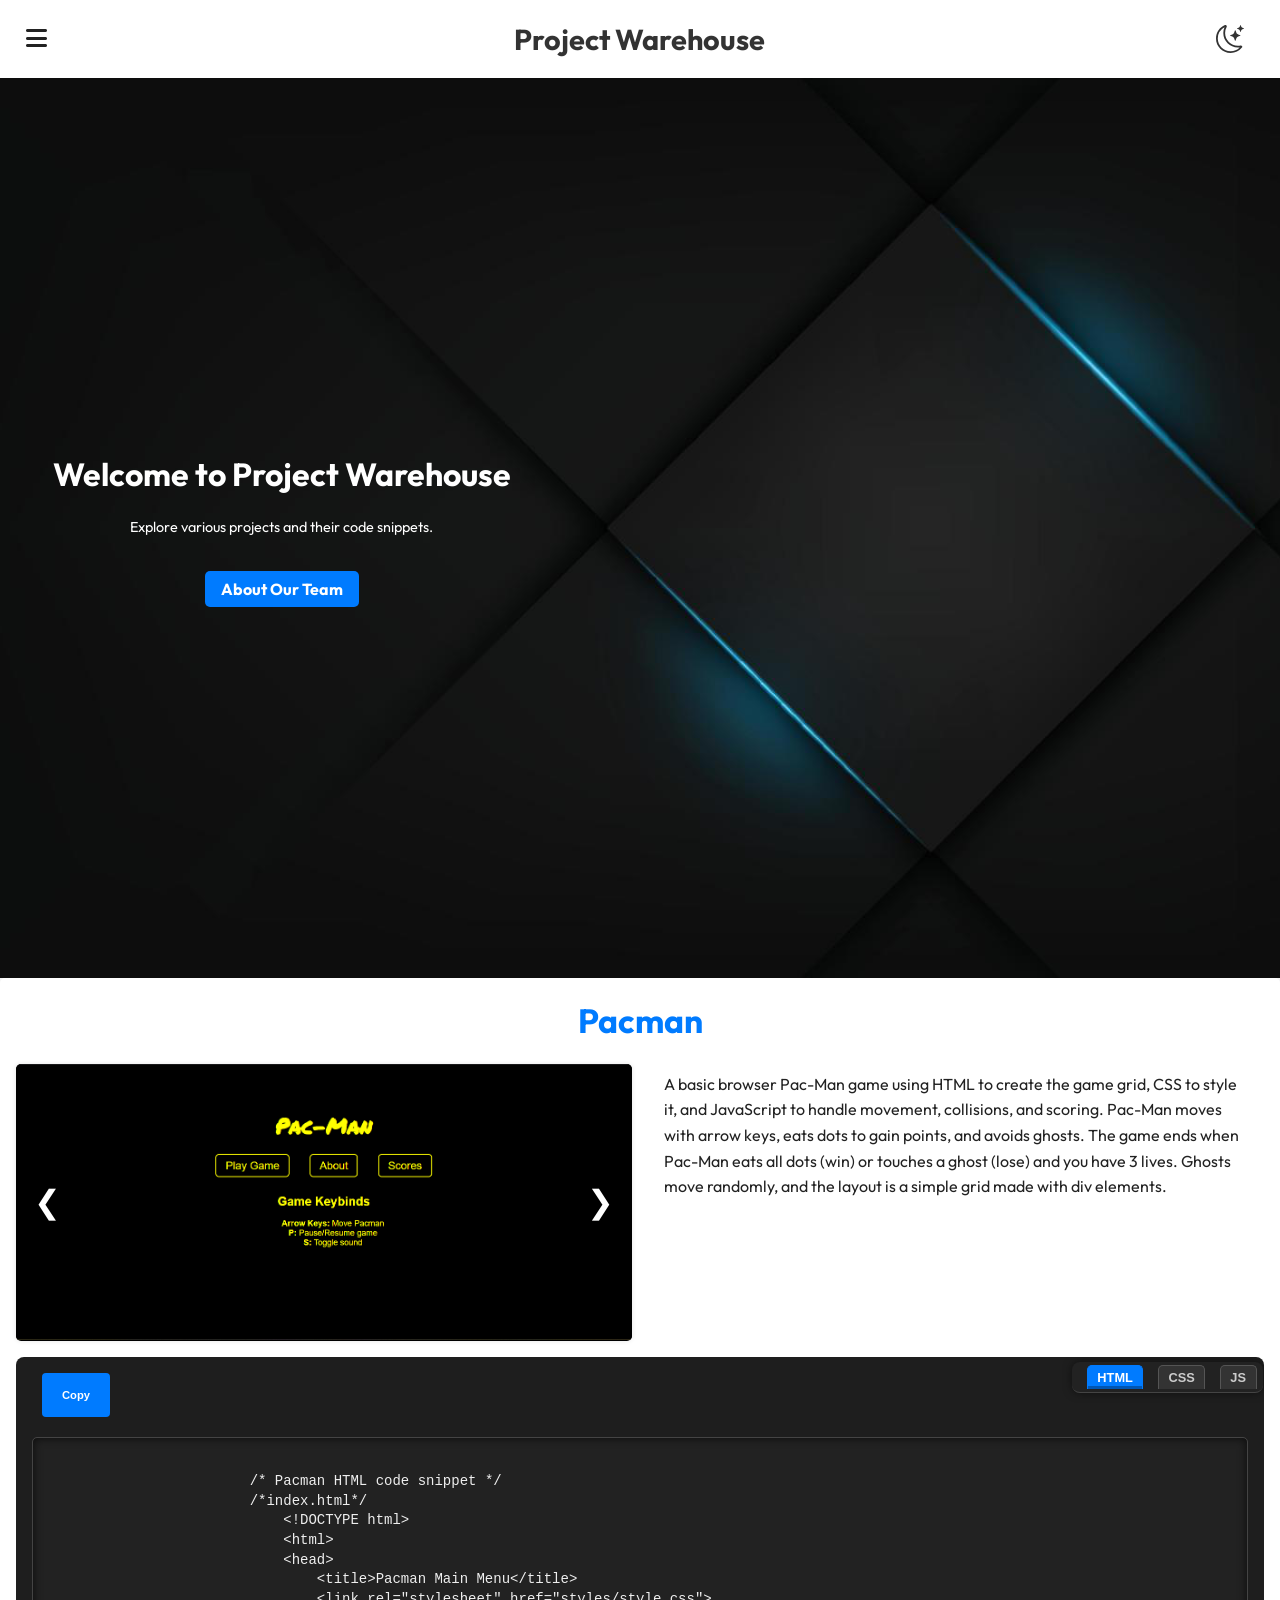
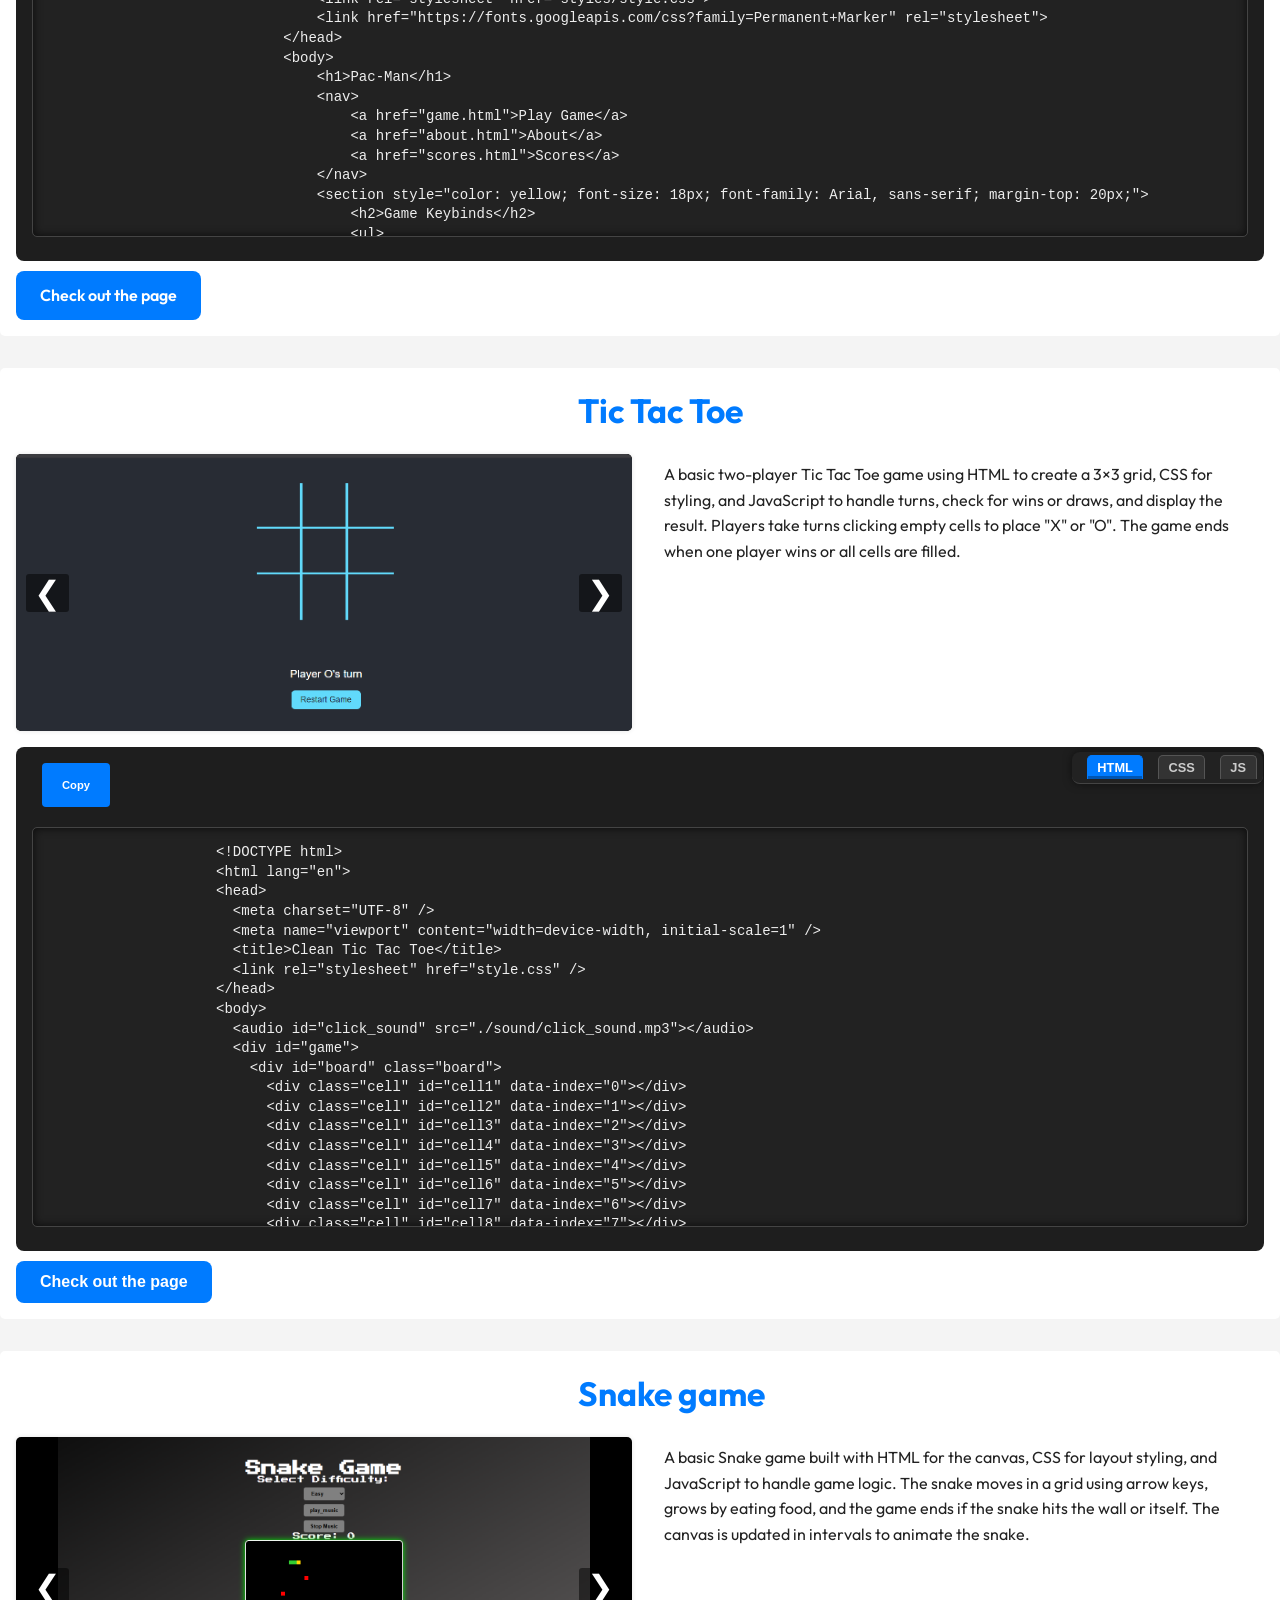
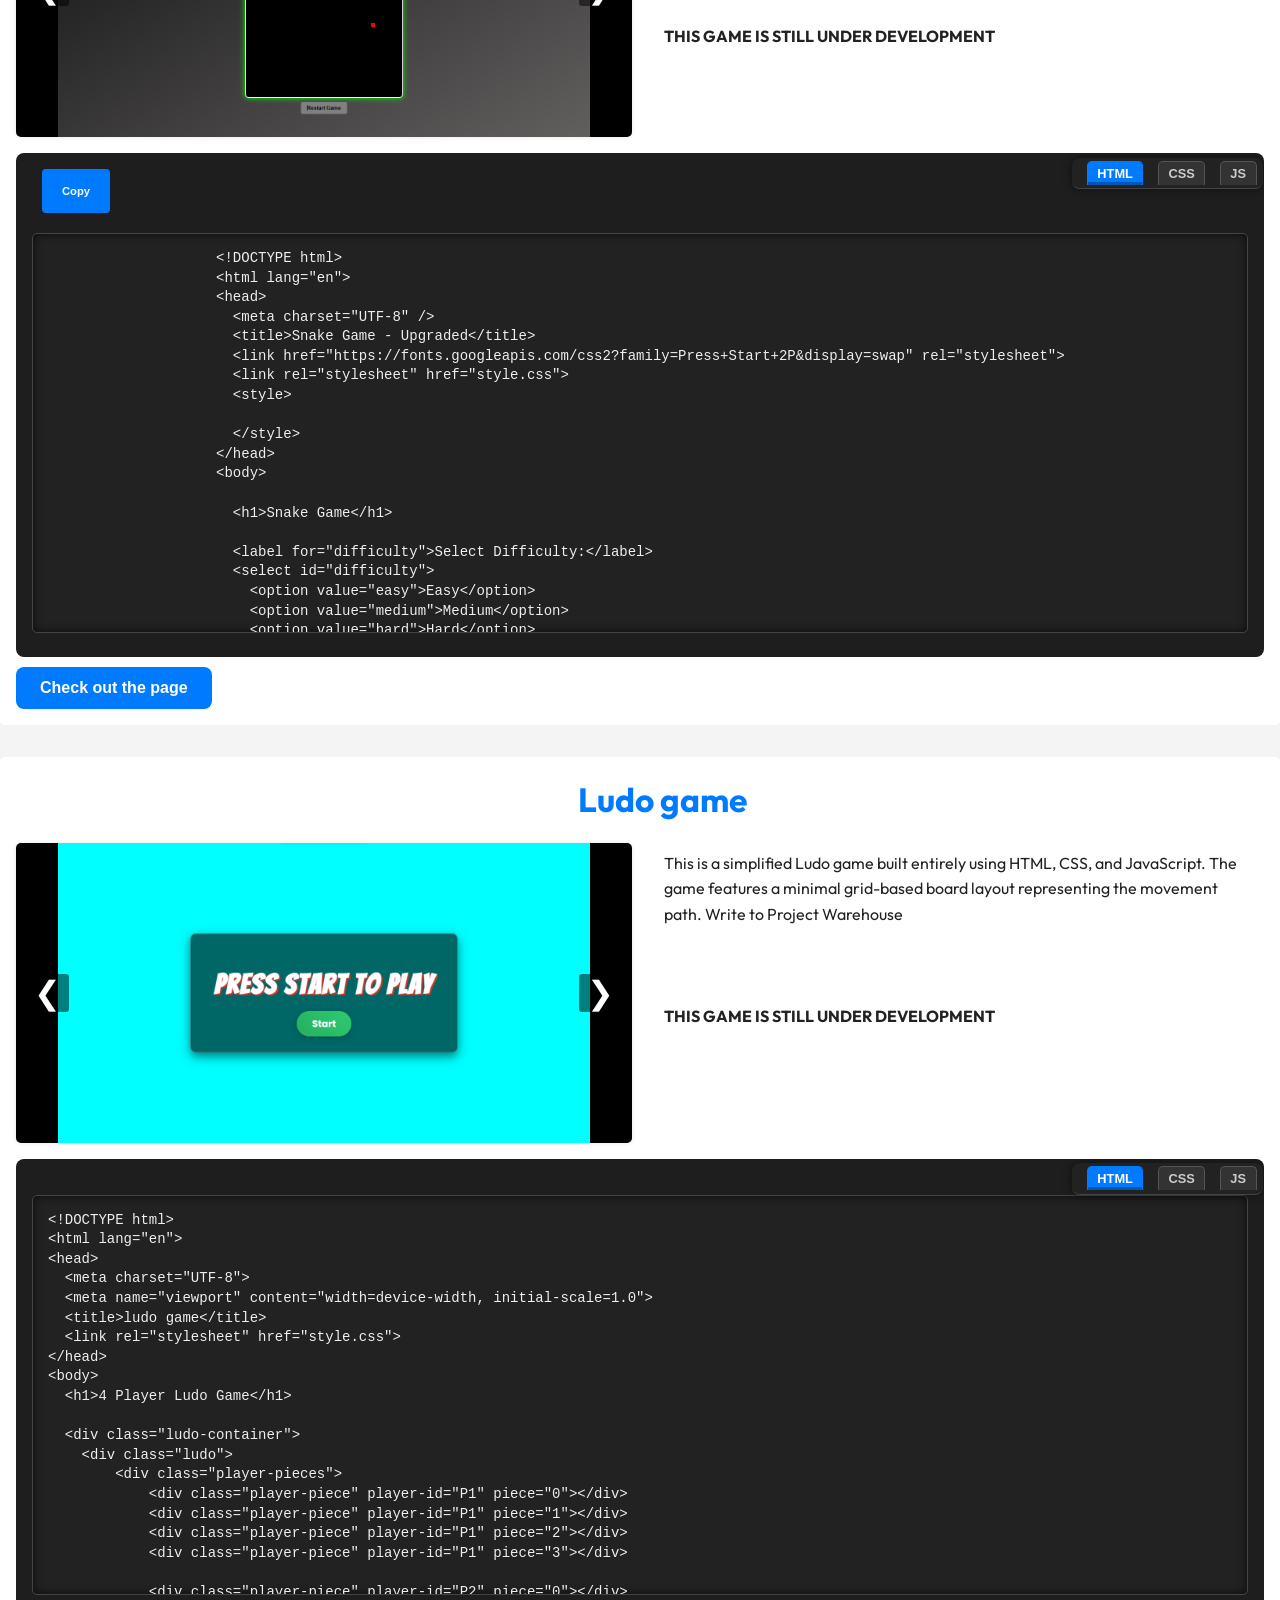
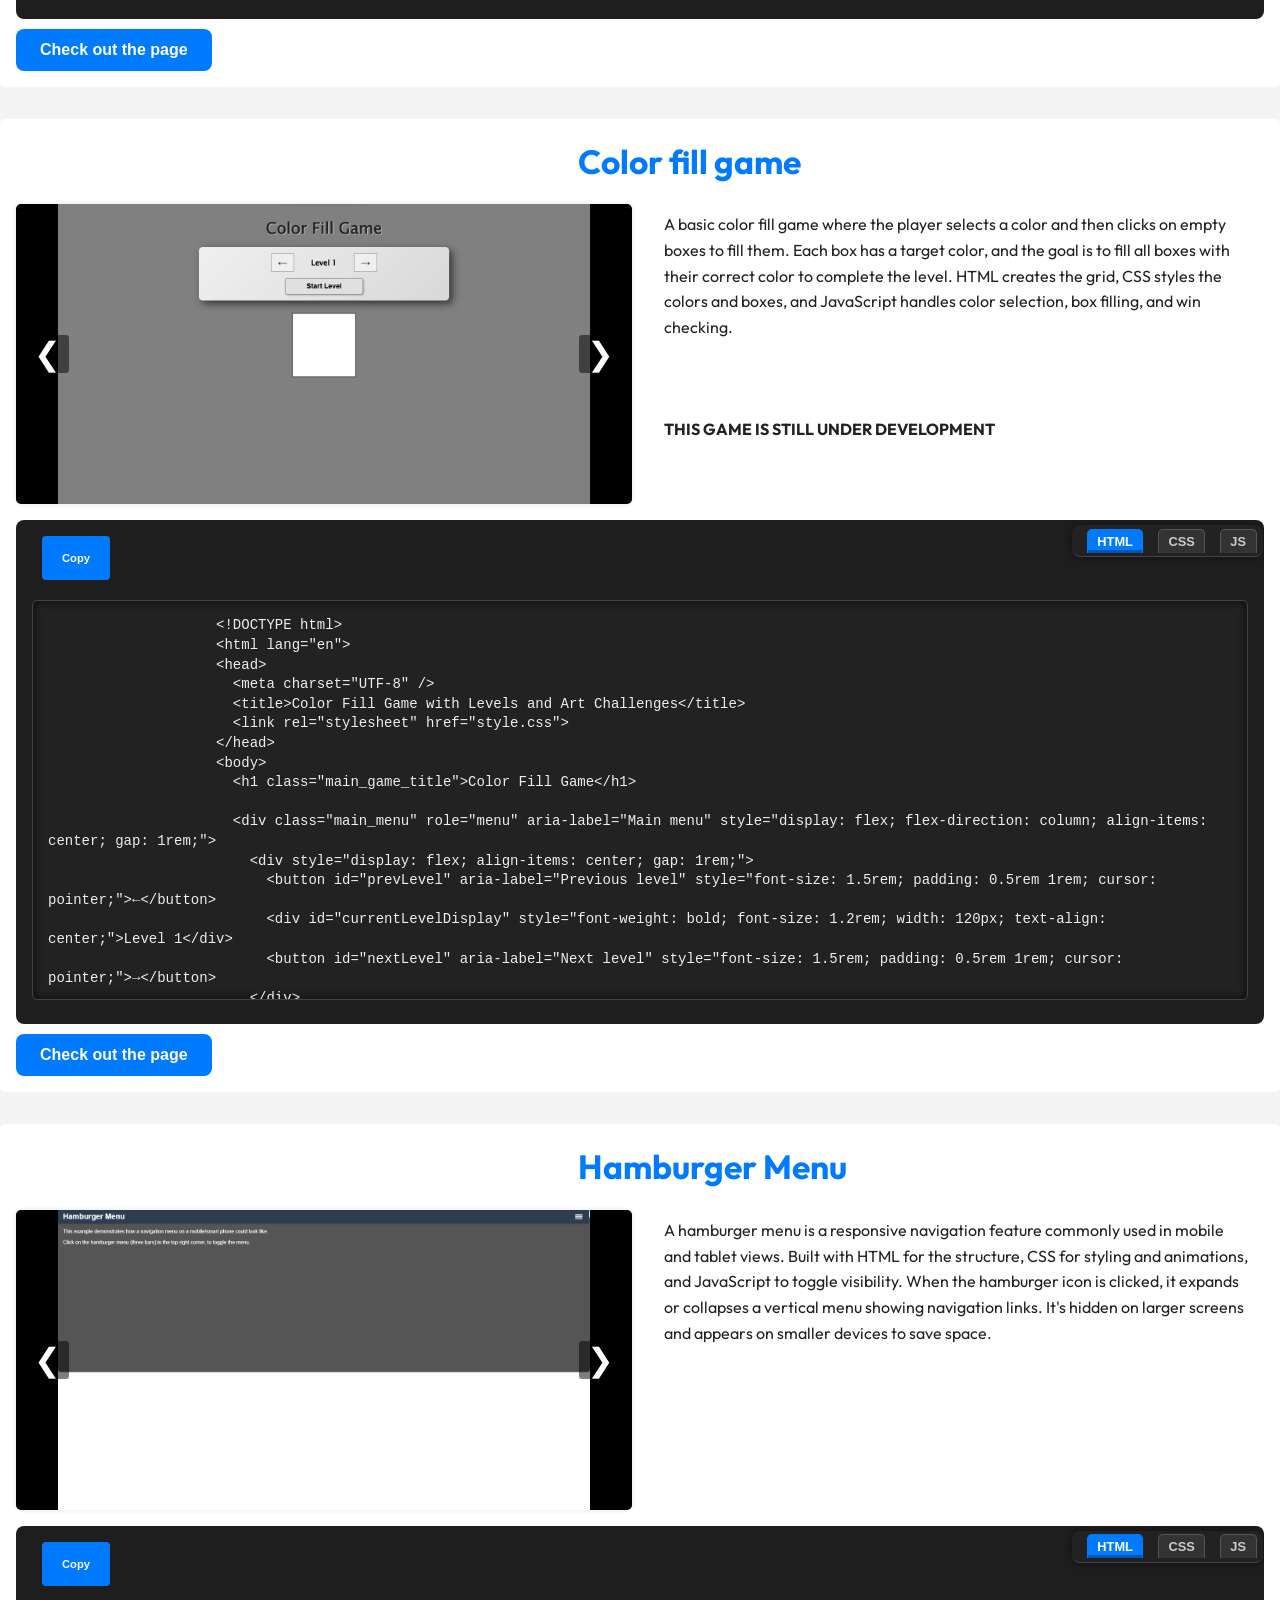
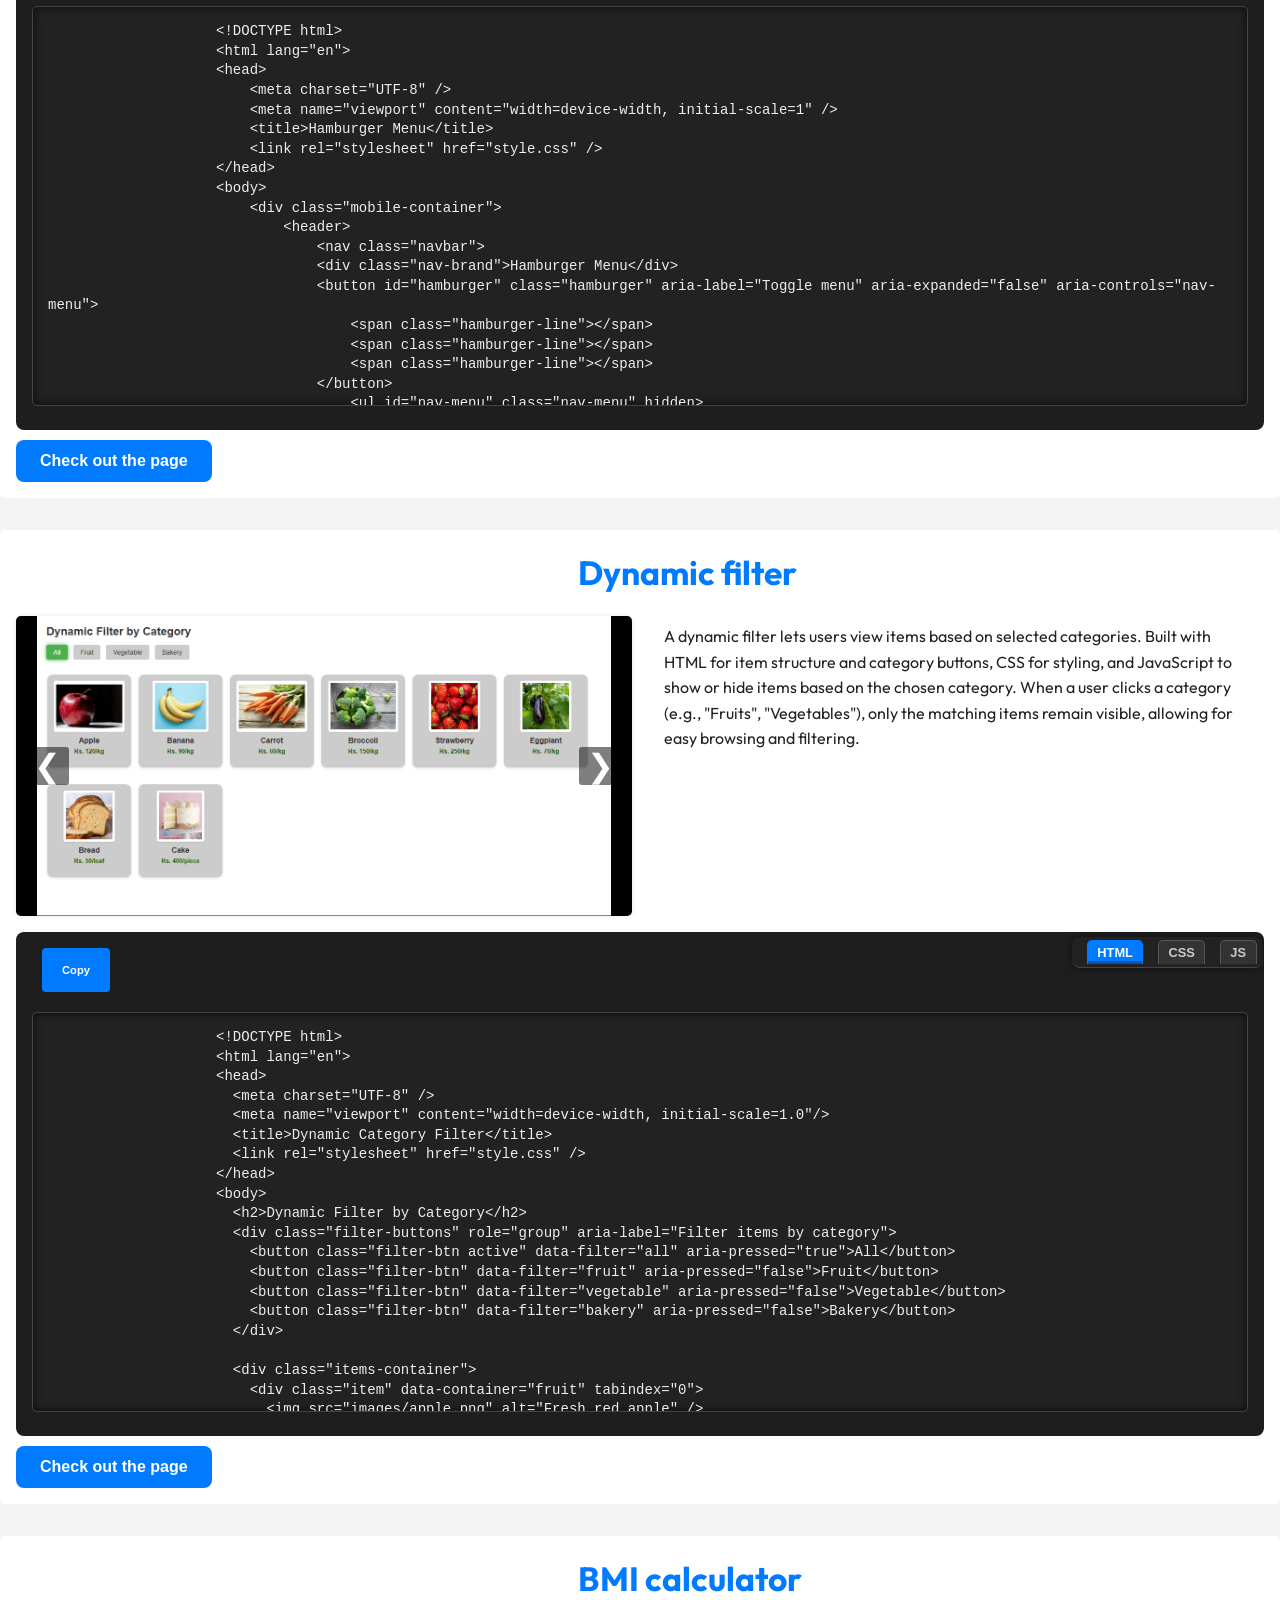
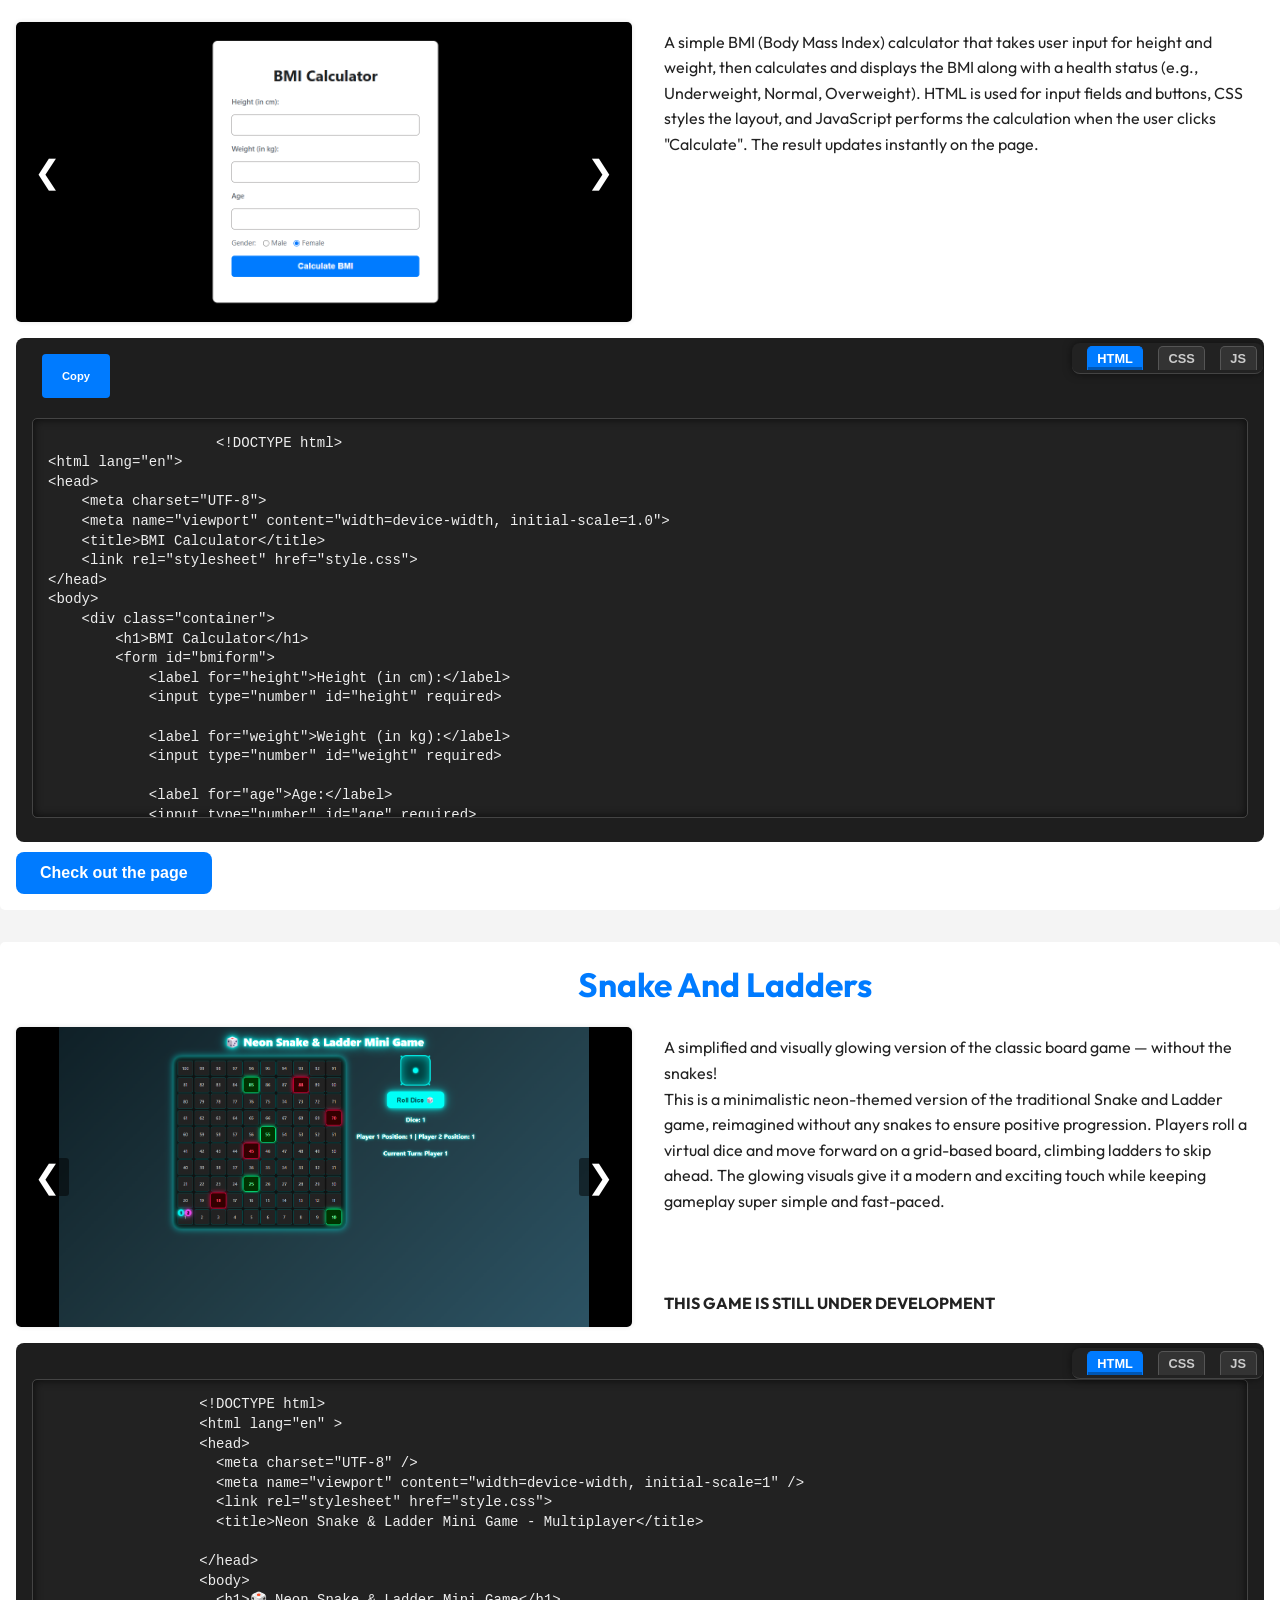
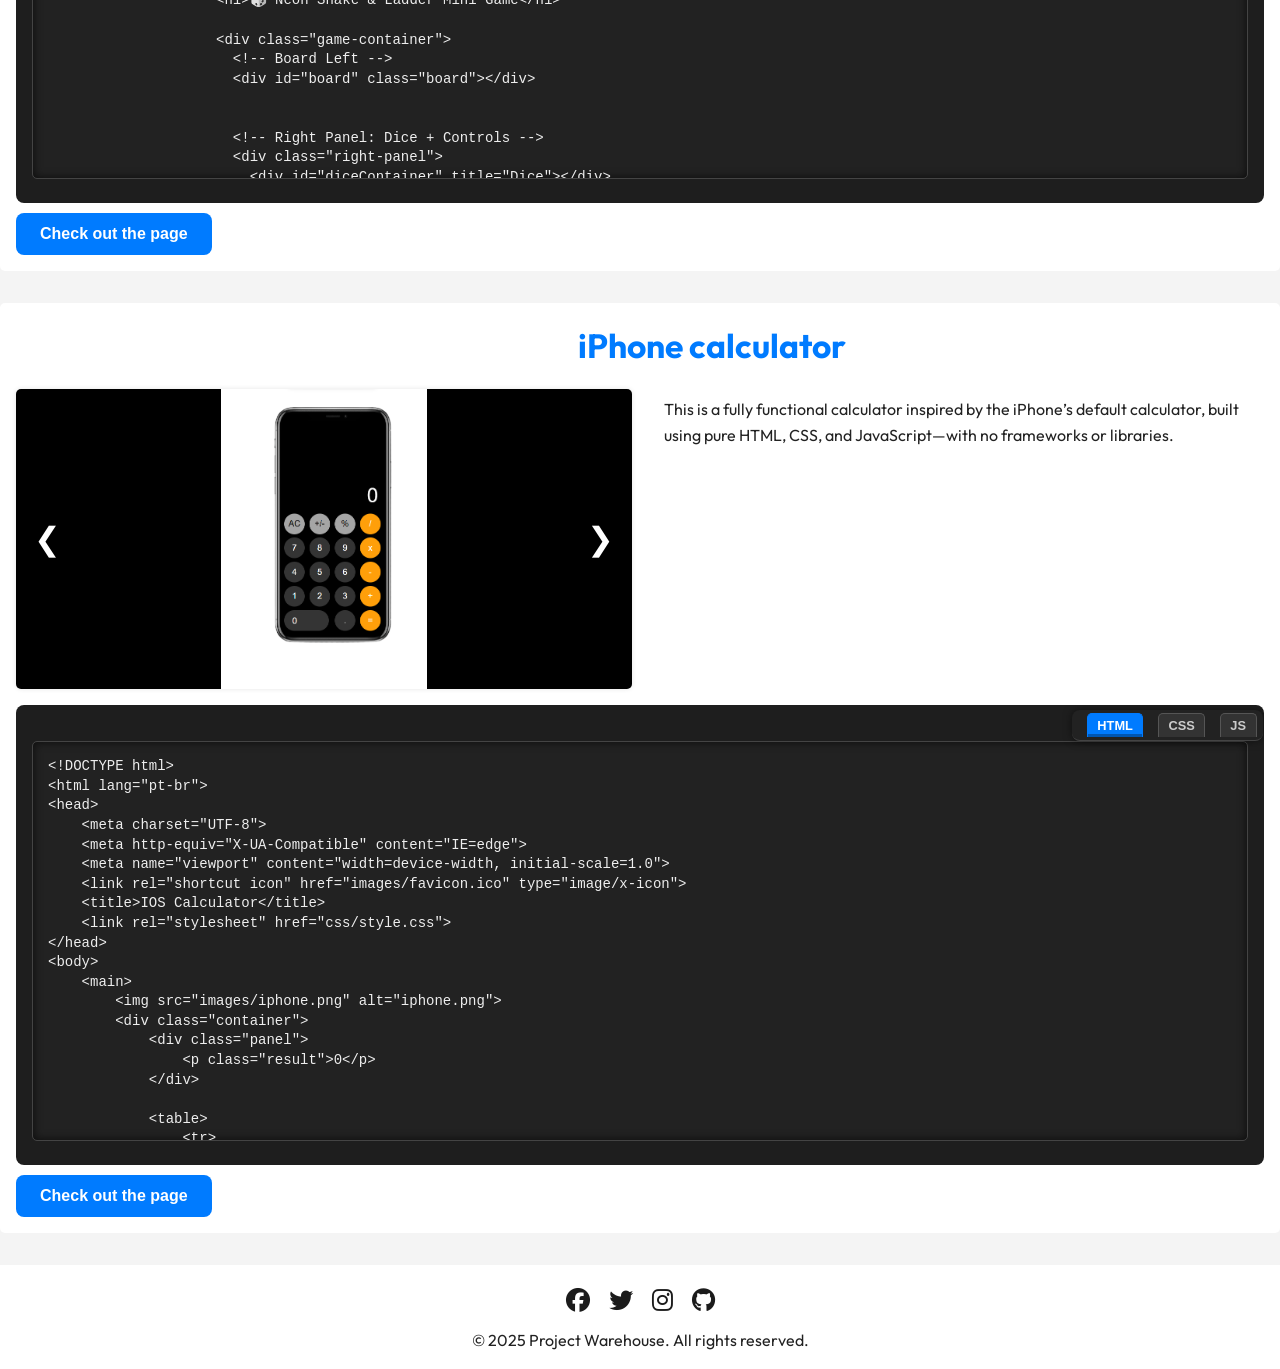
==== index.html @ b5c8cbe2 "first commit" ====
<!DOCTYPE html>
<html lang="en">

<head>
    <meta charset="UTF-8" />
    <meta name="viewport" content="width=device-width, initial-scale=1" />
    <title>Project Warehouse</title>
    <link rel="preconnect" href="https://fonts.googleapis.com">
    <link rel="preconnect" href="https://fonts.gstatic.com" crossorigin>
    <link href="https://fonts.googleapis.com/css2?family=Outfit:wght@100..900&display=swap" rel="stylesheet">
    <link rel="stylesheet" href="style.css" />
    <link rel="stylesheet" href="https://cdnjs.cloudflare.com/ajax/libs/font-awesome/6.4.0/css/all.min.css" />
    <link rel="stylesheet" href="https://cdnjs.cloudflare.com/ajax/libs/font-awesome/4.7.0/css/font-awesome.min.css">
    <link rel="icon" href="images/Logo-modified.png">
  </head>

<body>
  <nav id="sidebar" class="sidebar">
        <div class="sidebar-header">
            <h2>Projects</h2>
<button id="close-btn" class="close-btn" ><i class="fa fa-close"></i></button>
        </div>
        
        <ul class="sidebar-menu">
            <li><a href="#pacman">Pacman</a></li>
            <li><a href="#tic-tac-toe">Tic Tac Toe</a></li>
            <li><a href="#snake_game">Snake Game</a></li>
            <li><a href="#ludo_game">Ludo</a></li>
            <li><a href="#color_fill">Color Fill Game</a></li>
            <li><a href="#hamburger_menu">Hamburger Menu</a></li>
            <li><a href="#dynamic_filter">Dynamic Filter</a></li>
            <li><a href="#bmi_calculator">BMI Calculator</a></li>
            <li><a href="#snake_and_ladder">Snake and ladder </a></li> 
            <li><a href="#calculator">iPhone calculator</a></li>
        </ul>
        
        <ul class="sidebar-menu-form">
            <li><a href="./projects/Contact Form/index.html">Contact Us</a></li>
        </ul>
        
    </nav>
    
    <header>
    <button id="menu-btn" class="menu-btn">
        <i class="fas fa-bars"></i>
    </button>
    <a href="#home"><h1>Project Warehouse</h1></a>
    <div class="theme-toggle">
          <svg xmlns="http://www.w3.org/2000/svg" width="30" height="30" fill="currentColor" class="bi bi-moon-stars" viewBox="0 0 16 16">
  <path d="M6 .278a.77.77 0 0 1 .08.858 7.2 7.2 0 0 0-.878 3.46c0 4.021 3.278 7.277 7.318 7.277q.792-.001 1.533-.16a.79.79 0 0 1 .81.316.73.73 0 0 1-.031.893A8.35 8.35 0 0 1 8.344 16C3.734 16 0 12.286 0 7.71 0 4.266 2.114 1.312 5.124.06A.75.75 0 0 1 6 .278M4.858 1.311A7.27 7.27 0 0 0 1.025 7.71c0 4.02 3.279 7.276 7.319 7.276a7.32 7.32 0 0 0 5.205-2.162q-.506.063-1.029.063c-4.61 0-8.343-3.714-8.343-8.29 0-1.167.242-2.278.681-3.286"/>
  <path d="M10.794 3.148a.217.217 0 0 1 .412 0l.387 1.162c.173.518.579.924 1.097 1.097l1.162.387a.217.217 0 0 1 0 .412l-1.162.387a1.73 1.73 0 0 0-1.097 1.097l-.387 1.162a.217.217 0 0 1-.412 0l-.387-1.162A1.73 1.73 0 0 0 9.31 6.593l-1.162-.387a.217.217 0 0 1 0-.412l1.162-.387a1.73 1.73 0 0 0 1.097-1.097zM13.863.099a.145.145 0 0 1 .274 0l.258.774c.115.346.386.617.732.732l.774.258a.145.145 0 0 1 0 .274l-.774.258a1.16 1.16 0 0 0-.732.732l-.258.774a.145.145 0 0 1-.274 0l-.258-.774a1.16 1.16 0 0 0-.732-.732l-.774-.258a.145.145 0 0 1 0-.274l.774-.258c.346-.115.617-.386.732-.732z"/>
</svg>
          <label class="switch">
            
            <input type="checkbox" id="theme-toggle" aria-label="Toggle Dark Mode">
            <span class="slider"></span>
          </label>
        </div>
</header>


    <section class="landing-page" id="home">
      <div class="landing-content">
        <div>
          
          <h1>Welcome to Project Warehouse</h1>
          <p>Explore various projects and their code snippets.</p>
        </div>
      
        <div class="about-us">
          <a href="./projects/About Us/index.html">
          <button class="team_member">About Our Team</button>
          </a>
        </div>
      </div>
    </section>

    <div class="content-container">
        <!-- Pacman Section -->
        <section id="pacman" class="project-section">
            <h2>Pacman</h2>
            <div class="project-top">
                <div class="carousel">
                    <div class="carousel-images">
                        <img src="images/1_home_page.png" alt="Pacman Screenshot 1" />
                        <img src="images/1_about.png" alt="Pacman Screenshot 2" />
                        <img src="images/1_scores.png" alt="Pacman Screenshot 3" />
                        <img src="images/1_main_game.png" alt="Pacman Screenshot 4" />
                    </div>
                    <button class="carousel-btn prev-btn">&#10094;</button>
                    <button class="carousel-btn next-btn">&#10095;</button>
                </div>

                <div class="project-details">
                    <p>A basic browser Pac-Man game using HTML to create the game grid, CSS to style it, and JavaScript to handle movement, collisions, and scoring. Pac-Man moves with arrow keys, eats dots to gain points, and avoids ghosts. The game ends when Pac-Man eats all dots (win) or touches a ghost (lose) and you have 3 lives. Ghosts move randomly, and the layout is a simple grid made with div elements.</p>
                </div>
            </div>

<div class="project-code">
    <div class="code-tab-container" role="tablist" aria-label="Project code tabs"> 
        <button class="code-tab active" role="tab" aria-selected="true" aria-controls="html-code-pacman" id="html-tab-pacman" data-lang="html">HTML</button>
        <button class="code-tab" role="tab" aria-selected="false" aria-controls="css-code-pacman" id="css-tab-pacman" data-lang="css">CSS</button>
        <button class="code-tab" role="tab" aria-selected="false" aria-controls="js-code-pacman" id="js-tab-pacman" data-lang="js">JS</button>
    </div>
    <button class="copy-btn" aria-label="Copy code to clipboard">Copy</button>

                <pre class="code-content" role="tabpanel" id="html-code-pacman" aria-labelledby="html-tab-pacman">
                    <code part="html">
                        /* Pacman HTML code snippet */
                        /*index.html*/
                            &lt;!DOCTYPE html&gt;
                            &lt;html&gt;
                            &lt;head&gt;
                                &lt;title&gt;Pacman Main Menu&lt;/title&gt;
                                &lt;link rel=&quot;stylesheet&quot; href=&quot;styles/style.css&quot;&gt;
                                &lt;link href=&quot;https://fonts.googleapis.com/css?family=Permanent+Marker&quot; rel=&quot;stylesheet&quot;&gt;
                            &lt;/head&gt;
                            &lt;body&gt;
                                &lt;h1&gt;Pac-Man&lt;/h1&gt;
                                &lt;nav&gt;
                                    &lt;a href=&quot;game.html&quot;&gt;Play Game&lt;/a&gt;
                                    &lt;a href=&quot;about.html&quot;&gt;About&lt;/a&gt;
                                    &lt;a href=&quot;scores.html&quot;&gt;Scores&lt;/a&gt;
                                &lt;/nav&gt;
                                &lt;section style=&quot;color: yellow; font-size: 18px; font-family: Arial, sans-serif; margin-top: 20px;&quot;&gt;
                                    &lt;h2&gt;Game Keybinds&lt;/h2&gt;
                                    &lt;ul&gt;
                                        &lt;li&gt;&lt;strong&gt;Arrow Keys:&lt;/strong&gt; Move Pacman&lt;/li&gt;
                                        &lt;li&gt;&lt;strong&gt;P:&lt;/strong&gt; Pause/Resume game&lt;/li&gt;
                                        &lt;li&gt;&lt;strong&gt;S:&lt;/strong&gt; Toggle sound&lt;/li&gt;
                                    &lt;/ul&gt;
                                &lt;/section&gt;
                            &lt;/body&gt;
                            &lt;/html&gt;


                            /*game.html*/
                                &lt;!DOCTYPE html&gt;
                                &lt;html&gt;
                                &lt;head&gt;
                                	&lt;title&gt;Pac-Man&lt;/title&gt;
                                	&lt;link rel=&quot;stylesheet&quot; type=&quot;text/css&quot; href=&quot;https://fonts.googleapis.com/css?family=Permanent+Marker&quot;&gt;
                                	&lt;link rel=&quot;stylesheet&quot; href=&quot;styles/game.css&quot;&gt;
                                &lt;/head&gt;
                                &lt;body&gt;
                                	&lt;div id=&quot;shim&quot;&gt;shim for font face&lt;/div&gt;
                                	&lt;h1&gt;Pac-Man&lt;/h1&gt;
                                	&lt;button id=&quot;pauseButton&quot; style=&quot;display:block; margin: 10px auto; font-size: 16px; padding: 8px 16px; background-color: #ffcc00; border: none; border-radius: 5px; cursor: pointer;&quot;&gt;
                                		&lt;svg width=&quot;24&quot; height=&quot;24&quot; viewBox=&quot;0 0 24 24&quot; fill=&quot;none&quot; xmlns=&quot;http://www.w3.org/2000/svg&quot; style=&quot;vertical-align: middle;&quot;&gt;
                                			&lt;rect x=&quot;6&quot; y=&quot;4&quot; width=&quot;4&quot; height=&quot;16&quot; fill=&quot;black&quot;/&gt;
                                			&lt;rect x=&quot;14&quot; y=&quot;4&quot; width=&quot;4&quot; height=&quot;16&quot; fill=&quot;black&quot;/&gt;
                                		&lt;/svg&gt;
                                	&lt;/button&gt;
                                	&lt;div id=&quot;pacman&quot;&gt;&lt;/div&gt;

                                	&lt;div id=&quot;pausePopup&quot; style=&quot;display:none; position: fixed; top: 0; left: 0; width: 100vw; height: 100vh; background-color: rgba(0,0,0,0.7); z-index: 1000; justify-content: center; align-items: center;&quot;&gt;
                                		&lt;div style=&quot;background: #ffcc00; padding: 20px; border-radius: 10px; text-align: center; position: relative; width: 300px;&quot;&gt;
                                			&lt;h2 style=&quot;color: black; margin-top: 0;&quot;&gt;Game Paused&lt;/h2&gt;
                                			&lt;button id=&quot;exitPopupButton&quot; style=&quot;background: black; color: #ffcc00; border: none; border-radius: 5px; padding: 8px 16px; cursor: pointer; margin: 5px;&quot;&gt;Exit Game&lt;/button&gt;
                                			&lt;button id=&quot;resumePopupButton&quot; style=&quot;background: black; color: #ffcc00; border: none; border-radius: 5px; padding: 8px 16px; cursor: pointer; margin: 5px;&quot;&gt;Resume&lt;/button&gt;
                                		&lt;/div&gt;
                                	&lt;/div&gt;

                                	&lt;script type=&quot;text/javascript&quot; src=&quot;https://cdnjs.cloudflare.com/ajax/libs/modernizr/2.8.3/modernizr.min.js&quot;&gt;&lt;/script&gt;
                                	&lt;script type=&quot;text/javascript&quot; src=&quot;https://cdnjs.cloudflare.com/ajax/libs/jquery/2.1.3/jquery.min.js&quot;&gt;&lt;/script&gt;
                                	&lt;script src=&quot;js/script.js&quot;&gt;
                                	&lt;/script&gt;
                                &lt;/body&gt;
                                &lt;/html&gt;


                            /*about.html*/
                                &lt;!DOCTYPE html&gt;
                                &lt;html&gt;
                                &lt;head&gt;
                                    &lt;title&gt;About Pacman&lt;/title&gt;
                                    &lt;link rel=&quot;stylesheet&quot; href=&quot;styles/about.css&quot;&gt;
                                    &lt;link href=&quot;https://fonts.googleapis.com/css?family=Permanent+Marker&quot; rel=&quot;stylesheet&quot;&gt;
                                &lt;/head&gt;
                                &lt;body&gt;
                                    &lt;nav&gt;
                                        &lt;a href=&quot;index.html&quot;&gt;Main Menu&lt;/a&gt;
                                        &lt;a href=&quot;game.html&quot;&gt;Play Game&lt;/a&gt;
                                        &lt;a href=&quot;scores.html&quot;&gt;Scores&lt;/a&gt;
                                    &lt;/nav&gt;
                                    &lt;h1&gt;About Pacman&lt;/h1&gt;
                                    &lt;p&gt;This is a classic Pacman game implemented in JavaScript. Navigate the maze, eat all the biscuits and pills, and avoid the ghosts. Enjoy the game!&lt;/p&gt;
                                &lt;/body&gt;
                                &lt;/html&gt;


                            /*scores.html*/
                                &lt;!DOCTYPE html&gt;
                                &lt;html&gt;
                                &lt;head&gt;
                                    &lt;title&gt;Pacman Scores&lt;/title&gt;
                                    &lt;link rel=&quot;stylesheet&quot; href=&quot;styles/scores.css&quot;&gt;
                                    &lt;link href=&quot;https://fonts.googleapis.com/css?family=Permanent+Marker&quot; rel=&quot;stylesheet&quot;&gt;
                                &lt;/head&gt;
                                &lt;body&gt;
                                    &lt;nav&gt;
                                        &lt;a href=&quot;index.html&quot;&gt;Main Menu&lt;/a&gt;
                                        &lt;a href=&quot;game.html&quot;&gt;Play Game&lt;/a&gt;
                                        &lt;a href=&quot;about.html&quot;&gt;About&lt;/a&gt;
                                    &lt;/nav&gt;
                                    &lt;h1&gt;Pacman Scores&lt;/h1&gt;
                                    &lt;p&gt;High scores will be displayed here in the future. Stay tuned!&lt;/p&gt;
                                &lt;/body&gt;
                                &lt;/html&gt;
                    </code>
                </pre>

                <pre class="code-content hidden" role="tabpanel" id="css-code-pacman" aria-labelledby="css-tab-pacman">
                    /* Pacman CSS code snippet */
                    /*about.css*/
                        body &#123;
                                    font-family: Arial, sans-serif;
                                    background-color: black;
                                    color: yellow;
                                    text-align: center;
                                    margin-top: 100px;
                        &#125;
                        nav &#123;
                                    margin-bottom: 50px;
                        &#125;
                        nav a &#123;
                                    color: yellow;
                                    text-decoration: none;
                                    font-size: 20px;
                                    margin: 0 15px;
                                    padding: 8px 16px;
                                    border: 2px solid yellow;
                                    border-radius: 8px;
                                    transition: background-color 0.3s, color 0.3s;
                        &#125;
                        nav a:hover &#123;
                                    background-color: yellow;
                                    color: black;
                        &#125;
                        h1 &#123;
                                    font-size: 40px;
                                    margin-bottom: 30px;
                                    font-family: &#39;Permanent Marker&#39;, cursive;
                        &#125;
                        p &#123;
                                    font-size: 18px;
                                    max-width: 600px;
                                    margin: 0 auto;
                        &#125;

                    /*game.css*/
                        body &#123;
                        			background-color: black;
                        		&#125;

                        #pacman &#123;
                        			height: 470px;
                        			width: 382px;
                        			border-radius: 5px;
                        			margin: 20px auto;
                        		&#125;

                        #pauseButton &#123;
                        			display: block;
                        			margin: 10px auto;
                        			font-size: 16px;
                        			padding: 8px 16px;
                        			background-color: #ffcc00;
                        			color: #000;
                        			border: none;
                        			border-radius: 5px;
                        			cursor: pointer;
                        			transition: background-color 0.3s ease;
                        		&#125;

                        #pauseButton:hover &#123;
                        			background-color: #ffaa00;
                        		&#125;

                        #shim &#123;
                        			font-family: &#39;Permanent Marker&#39;, cursive;
                        			position: absolute;
                        			visibility: hidden;
                        		&#125;

                        h1 &#123;
                        			font-family: &#39;Permanent Marker&#39;, cursive;
                        			text-align: center;
                        			color: yellow;
                        		&#125;

                        body &#123;
                        			width: 342px;
                        			margin: 0px auto;
                        			font-family: sans-serif;
                        		&#125;

                        p &#123;
                        			text-decoration: none;
                        			color: #0000FF;
                        		&#125;

                    /*scores.css*/
                        body &#123;
                                    font-family: Arial, sans-serif;
                                    background-color: black;
                                    color: yellow;
                                    text-align: center;
                                    margin-top: 100px;
                                &#125;
                        nav &#123;
                                    margin-bottom: 50px;
                                &#125;
                        nav a &#123;
                                    color: yellow;
                                    text-decoration: none;
                                    font-size: 20px;
                                    margin: 0 15px;
                                    padding: 8px 16px;
                                    border: 2px solid yellow;
                                    border-radius: 8px;
                                    transition: background-color 0.3s, color 0.3s;
                                &#125;
                        nav a:hover &#123;
                                    background-color: yellow;
                                    color: black;
                                &#125;
                        h1 &#123;
                                    font-size: 40px;
                                    margin-bottom: 30px;
                                    font-family: &#39;Permanent Marker&#39;, cursive;
                                &#125;
                        p &#123;
                                    font-size: 18px;
                                    max-width: 600px;
                                    margin: 0 auto;
                                &#125;

                    /*style.css*/
                        body &#123;
                                    font-family: Arial, sans-serif;
                                    background-color: black;
                                    color: yellow;
                                    text-align: center;
                                    margin-top: 100px;
                        &#125;
                        nav &#123;
                                    margin-bottom: 50px;
                        &#125;
                        nav a &#123;
                                    color: yellow;
                                    text-decoration: none;
                                    font-size: 24px;
                                    margin: 0 20px;
                                    padding: 10px 20px;
                                    border: 2px solid yellow;
                                    border-radius: 8px;
                                    transition: background-color 0.3s, color 0.3s;
                        &#125;
                        nav a:hover &#123;
                                    background-color: yellow;
                                    color: black;
                        &#125;
                        h1 &#123;
                                    font-size: 48px;
                                    margin-bottom: 40px;
                                    font-family: &#39;Permanent Marker&#39;, cursive;
                        &#125;
                        ul &#123;
                            list-style: none;
                        &#125;
                </pre>

                <pre class="code-content hidden" role="tabpanel" id="js-code-pacman" aria-labelledby="js-tab-pacman">
                    console.log('Pacman game loaded');
                    /*pacman game js code shippet*/
                        var NONE        = 4,
                        UP          = 3,
                        LEFT        = 2,
                        DOWN        = 1,
                        RIGHT       = 11,
                        WAITING     = 5,
                        PAUSE       = 6,
                        PLAYING     = 7,
                        COUNTDOWN   = 8,
                        EATEN_PAUSE = 9,
                        DYING       = 10,
                        Pacman      = {};

                    Pacman.FPS = 60;

                    Pacman.Ghost = function (game, map, colour) {
                    
                        var position  = null,
                            direction = null,
                            eatable   = null,
                            eaten     = null,
                            due       = null;

                        function getNewCoord(dir, current) { 

                            var speed  = isVunerable() ? 1 : isHidden() ? 4 : 2,
                                xSpeed = (dir === LEFT && -speed || dir === RIGHT && speed || 0),
                                ySpeed = (dir === DOWN && speed || dir === UP && -speed || 0);
                        
                            return {
                                "x": addBounded(current.x, xSpeed),
                                "y": addBounded(current.y, ySpeed)
                            };
                        };
                    
                        /* Collision detection(walls) is done when a ghost lands on an
                         * exact block, make sure they dont skip over it 
                         */
                        function addBounded(x1, x2) { 
                            var rem    = x1 % 10, 
                                result = rem + x2;
                            if (rem !== 0 && result > 10) {
                                return x1 + (10 - rem);
                            } else if(rem > 0 && result < 0) { 
                                return x1 - rem;
                            }
                            return x1 + x2;
                        };

                        function isVunerable() { 
                            return eatable !== null;
                        };

                        function isDangerous() {
                            return eaten === null;
                        };
                    
                        function isHidden() { 
                            return eatable === null && eaten !== null;
                        };

                        function getRandomDirection() {
                            var moves = (direction === LEFT || direction === RIGHT) 
                                ? [UP, DOWN] : [LEFT, RIGHT];
                            return moves[Math.floor(Math.random() * 2)];
                        };

                        function reset() {
                            eaten = null;
                            eatable = null;
                            position = {"x": 90, "y": 80};
                            direction = getRandomDirection();
                            due = getRandomDirection();
                        };

                        function onWholeSquare(x) {
                            return x % 10 === 0;
                        };

                        function oppositeDirection(dir) { 
                            return dir === LEFT && RIGHT ||
                                dir === RIGHT && LEFT ||
                                dir === UP && DOWN || UP;
                        };
                    
                        function makeEatable() {
                            direction = oppositeDirection(direction);
                            eatable = game.getTick();
                        };
                    
                        function eat() { 
                            eatable = null;
                            eaten = game.getTick();
                        };
                    
                        function pointToCoord(x) {
                            return Math.round(x / 10);
                        };
                    
                        function nextSquare(x, dir) {
                            var rem = x % 10;
                            if (rem === 0) { 
                                return x; 
                            } else if (dir === RIGHT || dir === DOWN) { 
                                return x + (10 - rem);
                            } else {
                                return x - rem;
                            }
                        };
                    
                        function onGridSquare(pos) {
                            return onWholeSquare(pos.y) && onWholeSquare(pos.x);
                        };
                    
                        function secondsAgo(tick) { 
                            return (game.getTick() - tick) / Pacman.FPS;
                        };
                    
                        function getColour() { 
                            if (eatable) { 
                                if (secondsAgo(eatable) > 5) { 
                                    return game.getTick() % 20 > 10 ? "#FFFFFF" : "#0000BB";
                                } else { 
                                    return "#0000BB";
                                }
                            } else if(eaten) { 
                                return "#222";
                            } 
                            return colour;
                        };
                    
                        function draw(ctx) {
                        
                            var s    = map.blockSize, 
                                top  = (position.y/10) * s,
                                left = (position.x/10) * s;
                        
                            if (eatable && secondsAgo(eatable) > 8) {
                                eatable = null;
                            }

                            if (eaten && secondsAgo(eaten) > 3) { 
                                eaten = null;
                            }

                            var tl = left + s;
                            var base = top + s - 3;
                            var inc = s / 10;
                        
                            var high = game.getTick() % 10 > 5 ? 3  : -3;
                            var low  = game.getTick() % 10 > 5 ? -3 : 3;
                        
                            ctx.fillStyle = getColour();
                            ctx.beginPath();
                        
                            ctx.moveTo(left, base);
                        
                            ctx.quadraticCurveTo(left, top, left + (s/2),  top);
                            ctx.quadraticCurveTo(left + s, top, left+s,  base);

                            // Wavy things at the bottom
                            ctx.quadraticCurveTo(tl-(inc*1), base+high, tl - (inc * 2),  base);
                            ctx.quadraticCurveTo(tl-(inc*3), base+low, tl - (inc * 4),  base);
                            ctx.quadraticCurveTo(tl-(inc*5), base+high, tl - (inc * 6),  base);
                            ctx.quadraticCurveTo(tl-(inc*7), base+low, tl - (inc * 8),  base); 
                            ctx.quadraticCurveTo(tl-(inc*9), base+high, tl - (inc * 10), base); 
                        
                            ctx.closePath();
                            ctx.fill();
                        
                            ctx.beginPath();
                            ctx.fillStyle = "#FFF";
                            ctx.arc(left + 6,top + 6, s / 6, 0, 300, false);
                            ctx.arc((left + s) - 6,top + 6, s / 6, 0, 300, false);
                            ctx.closePath();
                            ctx.fill();
                        
                            var f = s / 12;
                            var off = {};
                            off[RIGHT] = [f, 0];
                            off[LEFT]  = [-f, 0];
                            off[UP]    = [0, -f];
                            off[DOWN]  = [0, f];
                        
                            ctx.beginPath();
                            ctx.fillStyle = "#000";
                            ctx.arc(left+6+off[direction][0], top+6+off[direction][1], 
                                    s / 15, 0, 300, false);
                            ctx.arc((left+s)-6+off[direction][0], top+6+off[direction][1], 
                                    s / 15, 0, 300, false);
                            ctx.closePath();
                            ctx.fill();
                        
                        };
                    
                        function pane(pos) {
                        
                            if (pos.y === 100 && pos.x >= 190 && direction === RIGHT) {
                                return {"y": 100, "x": -10};
                            }

                            if (pos.y === 100 && pos.x <= -10 && direction === LEFT) {
                                return position = {"y": 100, "x": 190};
                            }
                        
                            return false;
                        };

                        function move(ctx) {

                            var oldPos = position,
                                onGrid = onGridSquare(position),
                                npos   = null;

                            if (due !== direction) {

                                npos = getNewCoord(due, position);

                                if (onGrid &&
                                    map.isFloorSpace({
                                        "y":pointToCoord(nextSquare(npos.y, due)),
                                        "x":pointToCoord(nextSquare(npos.x, due))})) {
                                    direction = due;
                                } else {
                                    npos = null;
                                }
                            }

                            if (npos === null) {
                                npos = getNewCoord(direction, position);
                            }

                            if (onGrid &&
                                map.isWallSpace({
                                    "y" : pointToCoord(nextSquare(npos.y, direction)),
                                    "x" : pointToCoord(nextSquare(npos.x, direction))
                                })) {
                                
                                due = getRandomDirection();            
                                return move(ctx);
                            }
                        
                            position = npos;        

                            var tmp = pane(position);
                            if (tmp) { 
                                position = tmp;
                            }

                            due = getRandomDirection();

                            return {
                                "new" : position,
                                "old" : oldPos
                            };
                        };

                        return {
                            "eat"         : eat,
                            "isVunerable" : isVunerable,
                            "isDangerous" : isDangerous,
                            "makeEatable" : makeEatable,
                            "reset"       : reset,
                            "move"        : move,
                            "draw"        : draw
                        };
                    };

                    Pacman.User = function (game, map) {

                        var position  = null,
                            direction = null,
                            eaten     = null,
                            due       = null, 
                            lives     = null,
                            score     = 5,
                            keyMap    = {};

                        keyMap[KEY.ARROW_LEFT]  = LEFT;
                        keyMap[KEY.ARROW_UP]    = UP;
                        keyMap[KEY.ARROW_RIGHT] = RIGHT;
                        keyMap[KEY.ARROW_DOWN]  = DOWN;
                    
                        function addScore(nScore) { 
                            score += nScore;
                            if (score >= 10000 && score - nScore < 10000) { 
                                lives += 1;
                            }
                        };
                    
                        function theScore() { 
                            return score;
                        };
                    
                        function loseLife() { 
                            lives -= 1;
                        };
                    
                        function getLives() {
                            return lives;
                        };
                    
                        function initUser() {
                            score = 0;
                            lives = 3;
                            newLevel();
                        }

                        function newLevel() {
                            resetPosition();
                            eaten = 0;
                        };

                        function resetPosition() {
                            position = {"x": 90, "y": 120};
                            direction = LEFT;
                            due = LEFT;
                        };

                        function reset() {
                            initUser();
                            resetPosition();
                        };        

                        function keyDown(e) {
                            if (typeof keyMap[e.keyCode] !== "undefined") { 
                                due = keyMap[e.keyCode];
                                e.preventDefault();
                                e.stopPropagation();
                                return false;
                            }
                            return true;
                    	};
                    
                        function getNewCoord(dir, current) {   
                            return {
                                "x": current.x + (dir === LEFT && -2 || dir === RIGHT && 2 || 0),
                                "y": current.y + (dir === DOWN && 2 || dir === UP    && -2 || 0)
                            };
                        };
                    
                        function onWholeSquare(x) {
                            return x % 10 === 0;
                        };
                    
                        function pointToCoord(x) {
                            return Math.round(x/10);
                        };

                        function nextSquare(x, dir) {
                            var rem = x % 10;
                            if (rem === 0) { 
                                return x; 
                            } else if (dir === RIGHT || dir === DOWN) { 
                                return x + (10 - rem);
                            } else {
                                return x - rem;
                            }
                        };
                    
                        function next(pos, dir) {
                            return {
                                "y" : pointToCoord(nextSquare(pos.y, dir)),
                                "x" : pointToCoord(nextSquare(pos.x, dir)),
                            };                               
                        };
                    
                        function onGridSquare(pos) {
                            return onWholeSquare(pos.y) && onWholeSquare(pos.x);
                        };
                    
                        function isOnSamePlane(due, dir) { 
                            return ((due === LEFT || due === RIGHT) && 
                                    (dir === LEFT || dir === RIGHT)) || 
                                ((due === UP || due === DOWN) && 
                                 (dir === UP || dir === DOWN));
                        };
                    
                        function move(ctx) {

                            var npos        = null, 
                                nextWhole   = null, 
                                oldPosition = position,
                                block       = null;

                            if (due !== direction) {
                                npos = getNewCoord(due, position);

                                if (isOnSamePlane(due, direction) || 
                                    (onGridSquare(position) && 
                                     map.isFloorSpace(next(npos, due)))) {
                                    direction = due;
                                } else {
                                    npos = null;
                                }
                            }
                        
                            if (npos === null) {
                                npos = getNewCoord(direction, position);
                            }

                            if (onGridSquare(position) && map.isWallSpace(next(npos, direction))) {
                                direction = NONE;
                            }
                        
                            if (direction === NONE) {
                                return {"new" : position, "old" : position};
                            }

                            if (npos.y === 100 && npos.x >= 190 && direction === RIGHT) {
                                npos = {"y": 100, "x": -10};
                            }

                            if (npos.y === 100 && npos.x <= -12 && direction === LEFT) {
                                npos = {"y": 100, "x": 190};
                            }

                            position = npos;        
                            nextWhole = next(position, direction);

                            block = map.block(nextWhole);        

                            if ((isMidSquare(position.y) || isMidSquare(position.x)) &&
                                block === Pacman.BISCUIT || block === Pacman.PILL) {
                                
                                map.setBlock(nextWhole, Pacman.EMPTY);           
                                addScore((block === Pacman.BISCUIT) ? 10 : 50);
                                eaten += 1;
                                
                                if (eaten === 182) {
                                    game.completedLevel();
                                }

                                if (block === Pacman.PILL) { 
                                    game.eatenPill();
                                }
                            }   

                            return {
                                "new" : position,
                                "old" : oldPosition
                            };
                        };
                    
                        function isMidSquare(x) { 
                            var rem = x % 10;
                            return rem > 3 || rem < 7;
                        };
                    
                        function calcAngle(dir, pos) { 
                            if (dir == RIGHT && (pos.x % 10 < 5)) {
                                return {"start":0.25, "end":1.75, "direction": false};
                            } else if (dir === DOWN && (pos.y % 10 < 5)) { 
                                return {"start":0.75, "end":2.25, "direction": false};
                            } else if (dir === UP && (pos.y % 10 < 5)) { 
                                return {"start":1.25, "end":1.75, "direction": true};
                            } else if (dir === LEFT && (pos.x % 10 < 5)) {             
                                return {"start":0.75, "end":1.25, "direction": true};
                            }
                            return {"start":0, "end":2, "direction": false};
                        };
                    
                        function drawDead(ctx, amount) { 
                        
                            var size = map.blockSize, 
                                half = size / 2;
                        
                            if (amount >= 1) { 
                                return;
                            }
                        
                            ctx.fillStyle = "#FFFF00";
                            ctx.beginPath();        
                            ctx.moveTo(((position.x/10) * size) + half, 
                                       ((position.y/10) * size) + half);

                            ctx.arc(((position.x/10) * size) + half, 
                                    ((position.y/10) * size) + half,
                                    half, 0, Math.PI * 2 * amount, true); 

                            ctx.fill();    
                        };
                    
                        function draw(ctx) { 
                        
                            var s     = map.blockSize, 
                                angle = calcAngle(direction, position);
                        
                            ctx.fillStyle = "#FFFF00";
                        
                            ctx.beginPath();        
                        
                            ctx.moveTo(((position.x/10) * s) + s / 2,
                                       ((position.y/10) * s) + s / 2);

                            ctx.arc(((position.x/10) * s) + s / 2,
                                    ((position.y/10) * s) + s / 2,
                                    s / 2, Math.PI * angle.start, 
                                    Math.PI * angle.end, angle.direction); 

                            ctx.fill();    
                        };

                        initUser();
                    
                        return {
                            "draw"          : draw,
                            "drawDead"      : drawDead,
                            "loseLife"      : loseLife,
                            "getLives"      : getLives,
                            "score"         : score,
                            "addScore"      : addScore,
                            "theScore"      : theScore,
                            "keyDown"       : keyDown,
                            "move"          : move,
                            "newLevel"      : newLevel,
                            "reset"         : reset,
                            "resetPosition" : resetPosition
                        };
                    };

                    Pacman.Map = function (size) {

                        var height    = null, 
                            width     = null, 
                            blockSize = size,
                            pillSize  = 0,
                            map       = null;

                        function withinBounds(y, x) {
                            return y >= 0 && y < height && x >= 0 && x < width;
                        }

                        function isWall(pos) {
                            return withinBounds(pos.y, pos.x) && map[pos.y][pos.x] === Pacman.WALL;
                        }

                        function isFloorSpace(pos) {
                            if (!withinBounds(pos.y, pos.x)) {
                                return false;
                            }
                            var peice = map[pos.y][pos.x];
                            return peice === Pacman.EMPTY || 
                                peice === Pacman.BISCUIT ||
                                peice === Pacman.PILL;
                        }

                        function drawWall(ctx) {
                        
                            var i, j, p, line;

                            ctx.strokeStyle = "#0000FF";
                            ctx.lineWidth   = 5;
                            ctx.lineCap     = "round";

                            for (i = 0; i < Pacman.WALLS.length; i += 1) {
                                line = Pacman.WALLS[i];
                                ctx.beginPath();
                            
                                for (j = 0; j < line.length; j += 1) {
                                
                                    p = line[j];

                                    if (p.move) {
                                        ctx.moveTo(p.move[0] * blockSize, p.move[1] * blockSize);
                                    } else if (p.line) {
                                        ctx.lineTo(p.line[0] * blockSize, p.line[1] * blockSize);
                                    } else if (p.curve) {
                                        ctx.quadraticCurveTo(p.curve[0] * blockSize, 
                                                             p.curve[1] * blockSize,
                                                             p.curve[2] * blockSize, 
                                                             p.curve[3] * blockSize);   
                                    }
                                }
                                ctx.stroke();
                            }
                        }

                        function reset() {       
                            map    = Pacman.MAP.clone();
                            height = map.length;
                            width  = map[0].length;        
                        };
                    
                        function block(pos) {
                            return map[pos.y][pos.x];
                        };

                        function setBlock(pos, type) {
                            map[pos.y][pos.x] = type;
                        };
                    
                        function drawPills(ctx) { 
                        
                            if (++pillSize > 30) {
                                pillSize = 0;
                            }

                            for (i = 0; i < height; i += 1) {
                    		    for (j = 0; j < width; j += 1) {
                                    if (map[i][j] === Pacman.PILL) {
                                        ctx.beginPath();
                                    
                                        ctx.fillStyle = "#000";
                    		            ctx.fillRect((j * blockSize), (i * blockSize), 
                                                     blockSize, blockSize);
                                    
                                        ctx.fillStyle = "#FFF";
                                        ctx.arc((j * blockSize) + blockSize / 2,
                                                (i * blockSize) + blockSize / 2,
                                                Math.abs(5 - (pillSize/3)), 
                                                0, 
                                                Math.PI * 2, false); 
                                        ctx.fill();
                                        ctx.closePath();
                                    }
                    		    }
                    	    }
                        };

                        function draw(ctx) {

                            var i, j, size = blockSize;
                        
                            ctx.fillStyle = "#000";
                    	    ctx.fillRect(0, 0, width * size, height * size);
                        
                            drawWall(ctx);

                            for (i = 0; i < height; i += 1) {
                    		    for (j = 0; j < width; j += 1) {
                    			    drawBlock(i, j, ctx);
                    		    }
                    	    }
                        };

                        function drawBlock(y, x, ctx) {
                        
                            var layout = map[y][x];
                        
                            if (layout === Pacman.PILL) {
                                return;
                            }
                        
                            ctx.beginPath();

                            if (layout === Pacman.EMPTY || layout === Pacman.BLOCK || 
                                layout === Pacman.BISCUIT) {
                                
                                ctx.fillStyle = "#000";
                    		    ctx.fillRect((x * blockSize), (y * blockSize), 
                                             blockSize, blockSize);
                                
                                if (layout === Pacman.BISCUIT) {
                                    ctx.fillStyle = "#FFF";
                    		        ctx.fillRect((x * blockSize) + (blockSize / 2.5), 
                                                 (y * blockSize) + (blockSize / 2.5), 
                                                 blockSize / 6, blockSize / 6);
                    	        }
                            }
                            ctx.closePath();	 
                        };
                    
                        reset();

                        return {
                            "draw"         : draw,
                            "drawBlock"    : drawBlock,
                            "drawPills"    : drawPills,
                            "block"        : block,
                            "setBlock"     : setBlock,
                            "reset"        : reset,
                            "isWallSpace"  : isWall,
                            "isFloorSpace" : isFloorSpace,
                            "height"       : height,
                            "width"        : width,
                            "blockSize"    : blockSize
                        };
                    };

                    Pacman.Audio = function(game) {

                        var files          = [], 
                            endEvents      = [],
                            progressEvents = [],
                            playing        = [];

                        function load(name, path, cb) { 
                        
                            var f = files[name] = document.createElement("audio");
                        
                            progressEvents[name] = function(event) { progress(event, name, cb); };

                            f.addEventListener("canplaythrough", progressEvents[name], true);
                            f.setAttribute("preload", "true");
                            f.setAttribute("autobuffer", "true");
                            f.setAttribute("src", path);
                            f.pause();        
                        };
                    
                        function progress(event, name, callback) { 
                            if (event.loaded === event.total && typeof callback === "function") {
                                callback();
                                files[name].removeEventListener("canplaythrough", 
                                                                progressEvents[name], true);
                            }
                        };
                    
                        function disableSound() {
                            for (var i = 0; i < playing.length; i++) {
                                files[playing[i]].pause();
                                files[playing[i]].currentTime = 0;
                            }
                            playing = [];
                        };
                    
                        function ended(name) { 
                        
                            var i, tmp = [], found = false;
                        
                            files[name].removeEventListener("ended", endEvents[name], true);
                        
                            for (i = 0; i < playing.length; i++) {
                                if (!found && playing[i]) { 
                                    found = true;
                                } else { 
                                    tmp.push(playing[i]);
                                }
                            }
                            playing = tmp;
                        };
                    
                        function play(name) { 
                            if (!game.soundDisabled()) {
                                endEvents[name] = function() { ended(name); };
                                playing.push(name);
                                files[name].addEventListener("ended", endEvents[name], true);
                                files[name].play();
                            }
                        };
                    
                        function pause() { 
                            for (var i = 0; i < playing.length; i++) {
                                files[playing[i]].pause();
                            }
                        };

                        function resume() { 
                            for (var i = 0; i < playing.length; i++) {
                                files[playing[i]].play();
                            }        
                        };

                        return {
                            "disableSound" : disableSound,
                            "load"         : load,
                            "play"         : play,
                            "pause"        : pause,
                            "resume"       : resume
                        };
                    };

                    var PACMAN = (function () {
                    
                        var state        = WAITING,
                            audio        = null,
                            ghosts       = [],
                            ghostSpecs   = ["#00FFDE", "#FF0000", "#FFB8DE", "#FFB847"],
                            eatenCount   = 0,
                            level        = 0,
                            tick         = 0,
                            ghostPos, userPos, 
                            stateChanged = true,
                            timerStart   = null,
                            lastTime     = 0,
                            ctx          = null,
                            timer        = null,
                            map          = null,
                            user         = null,
                            stored       = null;
                    
                        function getTick() { 
                            return tick;
                        };
                    
                        function drawScore(text, position) {
                            ctx.fillStyle = "#FFFFFF";
                            ctx.font      = "12px BDCartoonShoutRegular";
                            ctx.fillText(text, 
                                         (position["new"]["x"] / 10) * map.blockSize, 
                                         ((position["new"]["y"] + 5) / 10) * map.blockSize);
                        }

                        function dialog(text) {
                            ctx.fillStyle = "#FFFF00";
                            ctx.font      = "18px Calibri";
                            var width = ctx.measureText(text).width,
                                x     = ((map.width * map.blockSize) - width) / 2;        
                            ctx.fillText(text, x, (map.height * 10) + 8);
                        }
                    
                        function soundDisabled() {
                            return localStorage["soundDisabled"] === "true";
                        };

                        function startLevel() {        
                            user.resetPosition();
                            for (var i = 0; i < ghosts.length; i += 1) { 
                                ghosts[i].reset();
                            }
                            audio.play("start");
                            timerStart = tick;
                            setState(COUNTDOWN);
                        }    
                    
                        function startNewGame() {
                            setState(WAITING);
                            level = 1;
                            user.reset();
                            map.reset();
                            map.draw(ctx);
                            startLevel();
                        }
                    
                        function keyDown(e) {
                            if (e.keyCode === KEY.S) {
                                audio.disableSound();
                                localStorage["soundDisabled"] = !soundDisabled();
                            } else if (e.keyCode === KEY.P && state === PAUSE) {
                                audio.resume();
                                map.draw(ctx);
                                setState(stored);
                                document.getElementById("pauseButton").textContent = "Pause";
                                return false;
                            } else if (e.keyCode === KEY.P) {
                                stored = state;
                                setState(PAUSE);
                                audio.pause();
                                map.draw(ctx);
                                dialog("Paused");
                                document.getElementById("pauseButton").textContent = "Resume";
                                return false;
                            } else if (state !== PAUSE) {   
                                return user.keyDown(e);
                            }
                            return false;
                        }
                    
                        function loseLife() {        
                            setState(WAITING);
                            user.loseLife();
                            if (user.getLives() > 0) {
                                startLevel();
                            } else {
                                // Redirect to main menu when lives are 0
                                window.location.href = "index.html";
                            }
                        }
                    
                        function setState(nState) { 
                            state = nState;
                            stateChanged = true;
                        };

                        function collided(user, ghost) {
                            return (Math.sqrt(Math.pow(ghost.x - user.x, 2) + 
                                              Math.pow(ghost.y - user.y, 2))) < 10;
                        };
                    
                        function drawFooter() {

                            var topLeft  = (map.height * map.blockSize),
                                textBase = topLeft + 17;

                            ctx.fillStyle = "#000000";
                            ctx.fillRect(0, topLeft, (map.width * map.blockSize), 30);

                            ctx.fillStyle = "#FFFF00";
                        
                            for (var i = 0, len = user.getLives(); i < len; i++) {
                                ctx.fillStyle = "#FFFF00";
                                ctx.beginPath();
                                ctx.moveTo(150 + (25 * i) + map.blockSize / 2,
                                           (topLeft+1) + map.blockSize / 2);

                                ctx.arc(150 + (25 * i) + map.blockSize / 2,
                                        (topLeft+1) + map.blockSize / 2,
                                        map.blockSize / 2, Math.PI * 0.25, Math.PI * 1.75, false);
                                ctx.fill();
                            }
                        
                            ctx.fillStyle = !soundDisabled() ? "#00FF00" : "#FF0000";
                            ctx.font = "bold 16px sans-serif";
                            //ctx.fillText("♪", 10, textBase);
                            ctx.fillText("s", 10, textBase);
                        
                            ctx.fillStyle = "#FFFF00";
                            ctx.font      = "14px Calibri";
                            ctx.fillText("Score: " + user.theScore(), 30, textBase);
                            ctx.fillText("Level: " + level, 260, textBase);
                        }
                    
                        function redrawBlock(pos) {
                            map.drawBlock(Math.floor(pos.y/10), Math.floor(pos.x/10), ctx);
                            map.drawBlock(Math.ceil(pos.y/10), Math.ceil(pos.x/10), ctx);
                        }
                    
                        function mainDraw() { 
                        
                            var diff, u, i, len, nScore;

                            ghostPos = [];
                        
                            for (i = 0, len = ghosts.length; i < len; i += 1) {
                                ghostPos.push(ghosts[i].move(ctx));
                            }
                            u = user.move(ctx);

                            for (i = 0, len = ghosts.length; i < len; i += 1) {
                                redrawBlock(ghostPos[i].old);
                            }
                            redrawBlock(u.old);

                            for (i = 0, len = ghosts.length; i < len; i += 1) {
                                ghosts[i].draw(ctx);
                            }                     
                            user.draw(ctx);

                            userPos = u["new"];

                            for (i = 0, len = ghosts.length; i < len; i += 1) {
                                if (collided(userPos, ghostPos[i]["new"])) {
                                    if (ghosts[i].isVunerable()) { 
                                        audio.play("eatghost");
                                        ghosts[i].eat();
                                        eatenCount += 1;
                                        nScore = eatenCount * 50;
                                        drawScore(nScore, ghostPos[i]);
                                        user.addScore(nScore);                    
                                        setState(EATEN_PAUSE);
                                        timerStart = tick;
                                    } else if (ghosts[i].isDangerous()) {
                                        audio.play("die");
                                        setState(DYING);
                                        timerStart = tick;
                                    }
                                }
                            }                             
                        };
                    
                        function mainLoop() {
                        
                            var diff;
                        
                            if (state !== PAUSE) { 
                                ++tick;
                            }
                        
                            map.drawPills(ctx);
                        
                            if (state === PLAYING) {
                                mainDraw();
                            } else if (state === WAITING && stateChanged) {            
                                stateChanged = false;
                                map.draw(ctx);           
                            } else if (state === EATEN_PAUSE && 
                                       (tick - timerStart) > (Pacman.FPS / 3)) {
                                map.draw(ctx);
                                setState(PLAYING);
                            } else if (state === DYING) {
                                if (tick - timerStart > (Pacman.FPS * 2)) { 
                                    loseLife();
                                } else { 
                                    redrawBlock(userPos);
                                    for (i = 0, len = ghosts.length; i < len; i += 1) {
                                        redrawBlock(ghostPos[i].old);
                                        ghostPos.push(ghosts[i].draw(ctx));
                                    }                                   
                                    user.drawDead(ctx, (tick - timerStart) / (Pacman.FPS * 2));
                                }
                            } else if (state === COUNTDOWN) {

                                diff = 5 + Math.floor((timerStart - tick) / Pacman.FPS);

                                if (diff === 0) {
                                    map.draw(ctx);
                                    setState(PLAYING);
                                } else {
                                    if (diff !== lastTime) { 
                                        lastTime = diff;
                                        map.draw(ctx);
                                        dialog("Starting in: " + diff);
                                    }
                                }
                            } 
                        
                            drawFooter();
                        }
                    
                        function eatenPill() {
                            audio.play("eatpill");
                            timerStart = tick;
                            eatenCount = 0;
                            for (i = 0; i < ghosts.length; i += 1) {
                                ghosts[i].makeEatable(ctx);
                            }        
                        };

                        function completedLevel() {
                            setState(WAITING);
                            level += 1;
                            map.reset();
                            user.newLevel();
                            startLevel();
                        };
                    
                        function keyPress(e) { 
                            if (state !== WAITING && state !== PAUSE) { 
                                e.preventDefault();
                                e.stopPropagation();
                            }
                        };

                        function init(wrapper, root) {

                            var i, len, ghost,
                                blockSize = wrapper.offsetWidth / 19,
                                canvas    = document.createElement("canvas");

                            canvas.setAttribute("width", (blockSize * 19) + "px");
                            canvas.setAttribute("height", (blockSize * 22) + 30 + "px");
                        
                            wrapper.appendChild(canvas);
                        
                            ctx  = canvas.getContext('2d');
                        
                            audio = new Pacman.Audio({"soundDisabled":soundDisabled});
                            map   = new Pacman.Map(blockSize);
                            user  = new Pacman.User({ 
                                "completedLevel" : completedLevel, 
                                "eatenPill"      : eatenPill 
                            }, map);
                        
                            for (i = 0, len = ghostSpecs.length; i < len; i += 1) {
                                ghost = new Pacman.Ghost({"getTick":getTick}, map, ghostSpecs[i]);
                                ghosts.push(ghost);
                            }

                            map.draw(ctx);
                            dialog("Loading ...");
                        
                            var extension = Modernizr.audio.ogg ? 'ogg' : 'mp3';
                        
                            var audio_files = [
                                ["start", root + "audio/opening_song." + extension],
                                ["die", root + "audio/die." + extension],
                                ["eatghost", root + "audio/eatghost." + extension],
                                ["eatpill", root + "audio/eatpill." + extension],
                                ["eating", root + "audio/eating.short." + extension],
                                ["eating2", root + "audio/eating.short." + extension]
                            ];
                        
                            load(audio_files, function() { loaded(); });
                        };
                    
                        function load(arr, callback) { 

                            if (arr.length === 0) { 
                                callback();
                            } else { 
                                var x = arr.pop();
                                audio.load(x[0], x[1], function() { load(arr, callback); });
                            }
                        };

                        function loaded() {
                        
                            // Removed "Press N to Start" dialog
                            dialog("");

                            document.addEventListener("keydown", keyDown, true);
                            document.addEventListener("keypress", keyPress, true); 

                            timer = window.setInterval(mainLoop, 1000 / Pacman.FPS);
                        
                            // Add pause button event listener
                            document.getElementById("pauseButton").addEventListener("click", function() {
                                var popup = document.getElementById("pausePopup");
                                if (state === PLAYING) {
                                    stored = state;
                                    setState(PAUSE);
                                    audio.pause();
                                    map.draw(ctx);
                                    dialog("Paused");
                                    popup.style.display = "flex";
                                }
                            });
                        
                            // Add exit button event listener for popup
                            document.getElementById("exitPopupButton").addEventListener("click", function() {
                                window.location.href = "index.html";
                            });
                        
                            // Add resume button event listener for popup
                            document.getElementById("resumePopupButton").addEventListener("click", function() {
                                var popup = document.getElementById("pausePopup");
                                if (state === PAUSE) {
                                    setState(stored);
                                    audio.resume();
                                }
                                popup.style.display = "none";
                            });
                        
                            // Auto start the game immediately
                            startNewGame();
                        };

                        return {
                            "init" : init
                        };

                    }());

                    /* Human readable keyCode index */
                    var KEY = {'BACKSPACE': 8, 'TAB': 9, 'NUM_PAD_CLEAR': 12, 'ENTER': 13, 'SHIFT': 16, 'CTRL': 17, 'ALT': 18, 'PAUSE': 19, 'CAPS_LOCK': 20, 'ESCAPE': 27, 'SPACEBAR': 32, 'PAGE_UP': 33, 'PAGE_DOWN': 34, 'END': 35, 'HOME': 36, 'ARROW_LEFT': 37, 'ARROW_UP': 38, 'ARROW_RIGHT': 39, 'ARROW_DOWN': 40, 'PRINT_SCREEN': 44, 'INSERT': 45, 'DELETE': 46, 'SEMICOLON': 59, 'WINDOWS_LEFT': 91, 'WINDOWS_RIGHT': 92, 'SELECT': 93, 'NUM_PAD_ASTERISK': 106, 'NUM_PAD_PLUS_SIGN': 107, 'NUM_PAD_HYPHEN-MINUS': 109, 'NUM_PAD_FULL_STOP': 110, 'NUM_PAD_SOLIDUS': 111, 'NUM_LOCK': 144, 'SCROLL_LOCK': 145, 'SEMICOLON': 186, 'EQUALS_SIGN': 187, 'COMMA': 188, 'HYPHEN-MINUS': 189, 'FULL_STOP': 190, 'SOLIDUS': 191, 'GRAVE_ACCENT': 192, 'LEFT_SQUARE_BRACKET': 219, 'REVERSE_SOLIDUS': 220, 'RIGHT_SQUARE_BRACKET': 221, 'APOSTROPHE': 222};

                    (function () {
                    	/* 0 - 9 */
                    	for (var i = 48; i <= 57; i++) {
                            KEY['' + (i - 48)] = i;
                    	}
                    	/* A - Z */
                    	for (i = 65; i <= 90; i++) {
                            KEY['' + String.fromCharCode(i)] = i;
                    	}
                    	/* NUM_PAD_0 - NUM_PAD_9 */
                    	for (i = 96; i <= 105; i++) {
                            KEY['NUM_PAD_' + (i - 96)] = i;
                    	}
                    	/* F1 - F12 */
                    	for (i = 112; i <= 123; i++) {
                            KEY['F' + (i - 112 + 1)] = i;
                    	}
                    })();

                    Pacman.WALL    = 0;
                    Pacman.BISCUIT = 1;
                    Pacman.EMPTY   = 2;
                    Pacman.BLOCK   = 3;
                    Pacman.PILL    = 4;

                    Pacman.MAP = [
                        [0, 0, 0, 0, 0, 0, 0, 0, 0, 0, 0, 0, 0, 0, 0, 0, 0, 0, 0],
                    	[0, 1, 1, 1, 1, 1, 1, 1, 1, 0, 1, 1, 1, 1, 1, 1, 1, 1, 0],
                    	[0, 4, 0, 0, 1, 0, 0, 0, 1, 0, 1, 0, 0, 0, 1, 0, 0, 4, 0],
                    	[0, 1, 0, 0, 1, 0, 0, 0, 1, 0, 1, 0, 0, 0, 1, 0, 0, 1, 0],
                    	[0, 1, 1, 1, 1, 1, 1, 1, 1, 1, 1, 1, 1, 1, 1, 1, 1, 1, 0],
                    	[0, 1, 0, 0, 1, 0, 1, 0, 0, 0, 0, 0, 1, 0, 1, 0, 0, 1, 0],
                    	[0, 1, 1, 1, 1, 0, 1, 1, 1, 0, 1, 1, 1, 0, 1, 1, 1, 1, 0],
                    	[0, 0, 0, 0, 1, 0, 0, 0, 1, 0, 1, 0, 0, 0, 1, 0, 0, 0, 0],
                    	[2, 2, 2, 0, 1, 0, 1, 1, 1, 1, 1, 1, 1, 0, 1, 0, 2, 2, 2],
                    	[0, 0, 0, 0, 1, 0, 1, 0, 0, 3, 0, 0, 1, 0, 1, 0, 0, 0, 0],
                    	[2, 2, 2, 2, 1, 1, 1, 0, 3, 3, 3, 0, 1, 1, 1, 2, 2, 2, 2],
                    	[0, 0, 0, 0, 1, 0, 1, 0, 0, 0, 0, 0, 1, 0, 1, 0, 0, 0, 0],
                    	[2, 2, 2, 0, 1, 0, 1, 1, 1, 2, 1, 1, 1, 0, 1, 0, 2, 2, 2],
                    	[0, 0, 0, 0, 1, 0, 1, 0, 0, 0, 0, 0, 1, 0, 1, 0, 0, 0, 0],
                    	[0, 1, 1, 1, 1, 1, 1, 1, 1, 0, 1, 1, 1, 1, 1, 1, 1, 1, 0],
                    	[0, 1, 0, 0, 1, 0, 0, 0, 1, 0, 1, 0, 0, 0, 1, 0, 0, 1, 0],
                    	[0, 4, 1, 0, 1, 1, 1, 1, 1, 1, 1, 1, 1, 1, 1, 0, 1, 4, 0],
                    	[0, 0, 1, 0, 1, 0, 1, 0, 0, 0, 0, 0, 1, 0, 1, 0, 1, 0, 0],
                    	[0, 1, 1, 1, 1, 0, 1, 1, 1, 0, 1, 1, 1, 0, 1, 1, 1, 1, 0],
                    	[0, 1, 0, 0, 0, 0, 0, 0, 1, 0, 1, 0, 0, 0, 0, 0, 0, 1, 0],
                    	[0, 1, 1, 1, 1, 1, 1, 1, 1, 1, 1, 1, 1, 1, 1, 1, 1, 1, 0],
                    	[0, 0, 0, 0, 0, 0, 0, 0, 0, 0, 0, 0, 0, 0, 0, 0, 0, 0, 0]
                    ];

                    Pacman.WALLS = [

                        [{"move": [0, 9.5]}, {"line": [3, 9.5]},
                         {"curve": [3.5, 9.5, 3.5, 9]}, {"line": [3.5, 8]},
                         {"curve": [3.5, 7.5, 3, 7.5]}, {"line": [1, 7.5]},
                         {"curve": [0.5, 7.5, 0.5, 7]}, {"line": [0.5, 1]},
                         {"curve": [0.5, 0.5, 1, 0.5]}, {"line": [9, 0.5]},
                         {"curve": [9.5, 0.5, 9.5, 1]}, {"line": [9.5, 3.5]}],

                        [{"move": [9.5, 1]},
                         {"curve": [9.5, 0.5, 10, 0.5]}, {"line": [18, 0.5]},
                         {"curve": [18.5, 0.5, 18.5, 1]}, {"line": [18.5, 7]},
                         {"curve": [18.5, 7.5, 18, 7.5]}, {"line": [16, 7.5]},
                         {"curve": [15.5, 7.5, 15.5, 8]}, {"line": [15.5, 9]},
                         {"curve": [15.5, 9.5, 16, 9.5]}, {"line": [19, 9.5]}],

                        [{"move": [2.5, 5.5]}, {"line": [3.5, 5.5]}],

                        [{"move": [3, 2.5]},
                         {"curve": [3.5, 2.5, 3.5, 3]},
                         {"curve": [3.5, 3.5, 3, 3.5]},
                         {"curve": [2.5, 3.5, 2.5, 3]},
                         {"curve": [2.5, 2.5, 3, 2.5]}],

                        [{"move": [15.5, 5.5]}, {"line": [16.5, 5.5]}],

                        [{"move": [16, 2.5]}, {"curve": [16.5, 2.5, 16.5, 3]},
                         {"curve": [16.5, 3.5, 16, 3.5]}, {"curve": [15.5, 3.5, 15.5, 3]},
                         {"curve": [15.5, 2.5, 16, 2.5]}],

                        [{"move": [6, 2.5]}, {"line": [7, 2.5]}, {"curve": [7.5, 2.5, 7.5, 3]},
                         {"curve": [7.5, 3.5, 7, 3.5]}, {"line": [6, 3.5]},
                         {"curve": [5.5, 3.5, 5.5, 3]}, {"curve": [5.5, 2.5, 6, 2.5]}],

                        [{"move": [12, 2.5]}, {"line": [13, 2.5]}, {"curve": [13.5, 2.5, 13.5, 3]},
                         {"curve": [13.5, 3.5, 13, 3.5]}, {"line": [12, 3.5]},
                         {"curve": [11.5, 3.5, 11.5, 3]}, {"curve": [11.5, 2.5, 12, 2.5]}],

                        [{"move": [7.5, 5.5]}, {"line": [9, 5.5]}, {"curve": [9.5, 5.5, 9.5, 6]},
                         {"line": [9.5, 7.5]}],
                        [{"move": [9.5, 6]}, {"curve": [9.5, 5.5, 10.5, 5.5]},
                         {"line": [11.5, 5.5]}],


                        [{"move": [5.5, 5.5]}, {"line": [5.5, 7]}, {"curve": [5.5, 7.5, 6, 7.5]},
                         {"line": [7.5, 7.5]}],
                        [{"move": [6, 7.5]}, {"curve": [5.5, 7.5, 5.5, 8]}, {"line": [5.5, 9.5]}],

                        [{"move": [13.5, 5.5]}, {"line": [13.5, 7]},
                         {"curve": [13.5, 7.5, 13, 7.5]}, {"line": [11.5, 7.5]}],
                        [{"move": [13, 7.5]}, {"curve": [13.5, 7.5, 13.5, 8]},
                         {"line": [13.5, 9.5]}],

                        [{"move": [0, 11.5]}, {"line": [3, 11.5]}, {"curve": [3.5, 11.5, 3.5, 12]},
                         {"line": [3.5, 13]}, {"curve": [3.5, 13.5, 3, 13.5]}, {"line": [1, 13.5]},
                         {"curve": [0.5, 13.5, 0.5, 14]}, {"line": [0.5, 17]},
                         {"curve": [0.5, 17.5, 1, 17.5]}, {"line": [1.5, 17.5]}],
                        [{"move": [1, 17.5]}, {"curve": [0.5, 17.5, 0.5, 18]}, {"line": [0.5, 21]},
                         {"curve": [0.5, 21.5, 1, 21.5]}, {"line": [18, 21.5]},
                         {"curve": [18.5, 21.5, 18.5, 21]}, {"line": [18.5, 18]},
                         {"curve": [18.5, 17.5, 18, 17.5]}, {"line": [17.5, 17.5]}],
                        [{"move": [18, 17.5]}, {"curve": [18.5, 17.5, 18.5, 17]},
                         {"line": [18.5, 14]}, {"curve": [18.5, 13.5, 18, 13.5]},
                         {"line": [16, 13.5]}, {"curve": [15.5, 13.5, 15.5, 13]},
                         {"line": [15.5, 12]}, {"curve": [15.5, 11.5, 16, 11.5]},
                         {"line": [19, 11.5]}],

                        [{"move": [5.5, 11.5]}, {"line": [5.5, 13.5]}],
                        [{"move": [13.5, 11.5]}, {"line": [13.5, 13.5]}],

                        [{"move": [2.5, 15.5]}, {"line": [3, 15.5]},
                         {"curve": [3.5, 15.5, 3.5, 16]}, {"line": [3.5, 17.5]}],
                        [{"move": [16.5, 15.5]}, {"line": [16, 15.5]},
                         {"curve": [15.5, 15.5, 15.5, 16]}, {"line": [15.5, 17.5]}],

                        [{"move": [5.5, 15.5]}, {"line": [7.5, 15.5]}],
                        [{"move": [11.5, 15.5]}, {"line": [13.5, 15.5]}],

                        [{"move": [2.5, 19.5]}, {"line": [5, 19.5]},
                         {"curve": [5.5, 19.5, 5.5, 19]}, {"line": [5.5, 17.5]}],
                        [{"move": [5.5, 19]}, {"curve": [5.5, 19.5, 6, 19.5]},
                         {"line": [7.5, 19.5]}],

                        [{"move": [11.5, 19.5]}, {"line": [13, 19.5]},
                         {"curve": [13.5, 19.5, 13.5, 19]}, {"line": [13.5, 17.5]}],
                        [{"move": [13.5, 19]}, {"curve": [13.5, 19.5, 14, 19.5]},
                         {"line": [16.5, 19.5]}],

                        [{"move": [7.5, 13.5]}, {"line": [9, 13.5]},
                         {"curve": [9.5, 13.5, 9.5, 14]}, {"line": [9.5, 15.5]}],
                        [{"move": [9.5, 14]}, {"curve": [9.5, 13.5, 10, 13.5]},
                         {"line": [11.5, 13.5]}],

                        [{"move": [7.5, 17.5]}, {"line": [9, 17.5]},
                         {"curve": [9.5, 17.5, 9.5, 18]}, {"line": [9.5, 19.5]}],
                        [{"move": [9.5, 18]}, {"curve": [9.5, 17.5, 10, 17.5]},
                         {"line": [11.5, 17.5]}],

                        [{"move": [8.5, 9.5]}, {"line": [8, 9.5]}, {"curve": [7.5, 9.5, 7.5, 10]},
                         {"line": [7.5, 11]}, {"curve": [7.5, 11.5, 8, 11.5]},
                         {"line": [11, 11.5]}, {"curve": [11.5, 11.5, 11.5, 11]},
                         {"line": [11.5, 10]}, {"curve": [11.5, 9.5, 11, 9.5]},
                         {"line": [10.5, 9.5]}]
                    ];

                    Object.prototype.clone = function () {
                        var i, newObj = (this instanceof Array) ? [] : {};
                        for (i in this) {
                            if (i === 'clone') {
                                continue;
                            }
                            if (this[i] && typeof this[i] === "object") {
                                newObj[i] = this[i].clone();
                            } else {
                                newObj[i] = this[i];
                            }
                        }
                        return newObj;
                    };

                    $(function(){
                      var el = document.getElementById("pacman");
                    
                      if (Modernizr.canvas && Modernizr.localstorage && 
                          Modernizr.audio && (Modernizr.audio.ogg || Modernizr.audio.mp3)) {
                        window.setTimeout(function () { PACMAN.init(el, "https://raw.githubusercontent.com/daleharvey/pacman/master/"); }, 0);
                      } else { 
                        el.innerHTML = "Sorry, needs a decent browser<br /><small>" + 
                          "(firefox 3.6+, Chrome 4+, Opera 10+ and Safari 4+)</small>";
                      }
                    });
                </pre>
            </div>

            <div>
                <a href="./projects/Pacman/index.html" class="output" target="_blank">Check out the page</a>
            </div>
        </section>

        <!-- tic tac toe -->
        <section id="tic-tac-toe" class="project-section">
            <h2>Tic Tac Toe</h2>
            <div class="project-top">
                <div class="carousel">
                    <div class="carousel-images">
                        <img src="./images/2_home.png" alt="tic-tac-toe_s1" />
                        <img src="./images/2_o_won.png" alt="tic-tac-toe_s1" />
                        <img src="./images/2_x_won.png" alt="tic-tac-toe_s1" />
                        <img src="./images/2_tie.png" alt="tic-tac-toe_s1" />
                    </div>
                    <button class="carousel-btn prev-btn">&#10094;</button>
                    <button class="carousel-btn next-btn">&#10095;</button>
                </div>

                <div class="project-details">
                    <p>A basic two-player Tic Tac Toe game using HTML to create a 3×3 grid, CSS for styling, and JavaScript to handle turns, check for wins or draws, and display the result. Players take turns clicking empty cells to place "X" or "O". The game ends when one player wins or all cells are filled.</p>
                </div>
            </div>

<div class="project-code">
    <div class="code-tab-container" role="tablist" aria-label="Project code tabs"> 
        <button class="code-tab active" role="tab" aria-selected="true" aria-controls="html-code-tic-tac-toe" id="html-tab-tic-tac-toe" data-lang="html">HTML</button>
        <button class="code-tab" role="tab" aria-selected="false" aria-controls="css-code-tic-tac-toe" id="css-tab-tic-tac-toe" data-lang="css">CSS</button>
        <button class="code-tab" role="tab" aria-selected="false" aria-controls="js-code-tic-tac-toe" id="js-tab-tic-tac-toe" data-lang="js">JS</button>
    </div>
    <button class="copy-btn" aria-label="Copy code to clipboard">Copy</button>

                <pre class="code-content" role="tabpanel" id="html-code-tic-tac-toe" aria-labelledby="html-tab-tic-tac-toe">
                    &lt;!DOCTYPE html&gt;
                    &lt;html lang=&quot;en&quot;&gt;
                    &lt;head&gt;
                      &lt;meta charset=&quot;UTF-8&quot; /&gt;
                      &lt;meta name=&quot;viewport&quot; content=&quot;width=device-width, initial-scale=1&quot; /&gt;
                      &lt;title&gt;Clean Tic Tac Toe&lt;/title&gt;
                      &lt;link rel=&quot;stylesheet&quot; href=&quot;style.css&quot; /&gt;
                    &lt;/head&gt;
                    &lt;body&gt;
                      &lt;audio id=&quot;click_sound&quot; src=&quot;./sound/click_sound.mp3&quot;&gt;&lt;/audio&gt;
                      &lt;div id=&quot;game&quot;&gt;
                        &lt;div id=&quot;board&quot; class=&quot;board&quot;&gt;
                          &lt;div class=&quot;cell&quot; id=&quot;cell1&quot; data-index=&quot;0&quot;&gt;&lt;/div&gt;
                          &lt;div class=&quot;cell&quot; id=&quot;cell2&quot; data-index=&quot;1&quot;&gt;&lt;/div&gt;
                          &lt;div class=&quot;cell&quot; id=&quot;cell3&quot; data-index=&quot;2&quot;&gt;&lt;/div&gt;
                          &lt;div class=&quot;cell&quot; id=&quot;cell4&quot; data-index=&quot;3&quot;&gt;&lt;/div&gt;
                          &lt;div class=&quot;cell&quot; id=&quot;cell5&quot; data-index=&quot;4&quot;&gt;&lt;/div&gt;
                          &lt;div class=&quot;cell&quot; id=&quot;cell6&quot; data-index=&quot;5&quot;&gt;&lt;/div&gt;
                          &lt;div class=&quot;cell&quot; id=&quot;cell7&quot; data-index=&quot;6&quot;&gt;&lt;/div&gt;
                          &lt;div class=&quot;cell&quot; id=&quot;cell8&quot; data-index=&quot;7&quot;&gt;&lt;/div&gt;
                          &lt;div class=&quot;cell&quot; id=&quot;cell9&quot; data-index=&quot;8&quot;&gt;&lt;/div&gt;
                        &lt;/div&gt;
                        &lt;div id=&quot;winnerMessage&quot; class=&quot;winner-message&quot;&gt;&lt;/div&gt;
                        &lt;div id=&quot;status&quot; class=&quot;status&quot;&gt;&lt;/div&gt;
                        &lt;button id=&quot;restartButton&quot;&gt;Restart Game&lt;/button&gt;
                      &lt;/div&gt;
                      &lt;script src=&quot;script.js&quot;&gt;&lt;/script&gt;
                    &lt;/body&gt;
                    &lt;/html&gt;
                </pre>

                <pre class="code-content hidden" role="tabpanel" id="css-code-tic-tac-toe" aria-labelledby="css-tab-tic-tac-toe">
                   /*css code */
                    * {
                      box-sizing: border-box;
                      margin: 0;
                      padding: 0;
                      font-family: Arial, sans-serif;
                    }

                    body, html {
                      height: 100%;
                      display: flex;
                      justify-content: center;
                      align-items: center;
                      background: #282c34;
                      color: #fff;
                    }

                    #game {
                      text-align: center;
                    }

                    .board {
                      display: grid;
                      grid-template-columns: repeat(3, 100px);
                      grid-template-rows: repeat(3, 100px);
                      margin-bottom: 20px;
                      border: none;
                      border-radius: 0;
                      gap: 0;
                      position: relative;
                      width: 304px;
                      height: 304px;
                    }

                    .board::before {
                      top: 100px;
                      left: 0;
                      width: 100%;
                      height: 4px;
                    }

                    .board::after {
                      top: 204px;
                      left: 0;
                      width: 100%;
                      height: 4px;
                    }

                    .cell {
                      background: #282c34;
                      font-size: 64px;
                      display: flex;
                      justify-content: center;
                      align-items: center;
                      cursor: pointer;
                      user-select: none;
                      transition: background-color 0.3s ease;
                      border: none;
                      box-sizing: border-box;
                      border-radius: 0;
                      position: relative;
                      width: 100px;
                      height: 100px;
                      color: #61dafb;
                    }

                    @keyframes fadeOut {
                      from {
                        opacity: 1;
                      }
                      to {
                        opacity: 0;
                        visibility: hidden;
                      }
                    }

                    @keyframes fadeIn {
                      from {
                        opacity: 0;
                        visibility: hidden;
                      }
                      to {
                        opacity: 1;
                        visibility: visible;
                      }
                    }

                    .board.fade-out {
                      animation: fadeOut 1s forwards;
                    }

                    .winner-message {
                      font-size: 48px;
                      color: #61dafb;
                      font-weight: bold;
                      margin-bottom: 20px;
                      opacity: 0;
                      visibility: hidden;
                      animation-fill-mode: forwards;
                      animation-duration: 1s;
                      animation-timing-function: ease-in-out;
                      user-select: none;
                      min-height: 60px;
                    }

                    .winner-message.fade-in {
                      animation-name: fadeIn;
                      visibility: visible;
                    }

                    .status {
                      font-size: 24px;
                      margin-bottom: 20px;
                      min-height: 30px;
                    }

                    #restartButton {
                      padding: 10px 20px;
                      font-size: 18px;
                      border: none;
                      border-radius: 8px;
                      background-color: #61dafb;
                      color: #282c34;
                      cursor: pointer;
                      transition: background-color 0.3s ease;
                    }

                    #restartButton:hover {
                      background-color: #21a1f1;
                    }

                    #cell1{
                      border: 5px solid #61dafb;
                      border-top: none;
                      border-left: none;
                    }
                    #cell2{
                      border: 5px solid #61dafb;
                      border-top: none;
                      border-left: none;
                    }
                    #cell3{
                      border: 5px solid #61dafb;
                      border-top: none;
                      border-left: none;
                      border-right: none;
                    }
                    #cell4{
                      border: 5px solid #61dafb;
                      border-top: none;
                      border-left: none;
                    }
                    #cell5{
                      border: 5px solid #61dafb;
                      border-top: none;
                      border-left: none;
                    }
                    #cell6{
                      border: 5px solid #61dafb;
                      border-top: none;
                      border-left: none;
                      border-right: none;
                    }
                    #cell7{
                      border: 5px solid #61dafb;
                      border-top: none;
                      border-left: none;
                      border-bottom: none;
                    }
                    #cell8{
                      border: 5px solid #61dafb;
                      border-top: none;
                      border-left: none;
                      border-bottom: none;
                    }
                    #cell9{
                      border: 5px solid #61dafb;
                      border-top: none;
                      border-left: none;
                      border-right: none;
                      border-bottom: none;
                    }
                </pre>

                <pre class="code-content hidden" role="tabpanel" id="js-code-tic-tac-toe" aria-labelledby="js-tab-tic-tac-toe">
                   /*js code*/
                   // This function waits for the full page to load before running any code
                    document.addEventListener('DOMContentLoaded', () => {
                      // Get all necessary elements from the HTML
                      const cells = document.querySelectorAll('.cell'); // All 9 cells of the board
                      const status = document.getElementById('status'); // Text showing whose turn it is
                      const restartButton = document.getElementById('restartButton'); // Restart button
                    
                      // Sound for click — plays when a cell is clicked
                      const clickSound = document.getElementById('click_sound');
                    
                      // Initialize the game state
                      let board = ['', '', '', '', '', '', '', '', '']; // Empty board
                      let currentPlayer = 'O'; // First player is always 'O'
                      let isGameActive = true; // The game starts as active
                    
                      // All possible winning combinations (rows, columns, diagonals)
                      const winningConditions = [
                        [0, 1, 2], // Row 1
                        [3, 4, 5], // Row 2
                        [6, 7, 8], // Row 3
                        [0, 3, 6], // Column 1
                        [1, 4, 7], // Column 2
                        [2, 5, 8], // Column 3
                        [0, 4, 8], // Diagonal 1
                        [2, 4, 6]  // Diagonal 2
                      ];
                    
                      // Function to handle when a player clicks on a cell
                      function handleCellPlayed(clickedCell, clickedIndex) {
                        board[clickedIndex] = currentPlayer; // Mark the cell in the board array
                        clickedCell.textContent = currentPlayer; // Show X or O in the cell
                        clickedCell.classList.add('disabled'); // Prevent clicking on the same cell again
                      }
                    
                      // Function to change the turn between players
                      function handlePlayerChange() {
                        // If current player is X, switch to O; otherwise switch to X
                        currentPlayer = currentPlayer === 'X' ? 'O' : 'X';
                        status.textContent = `Player ${currentPlayer}'s turn`; // Update the status text
                      }
                    
                      // Function to check if someone won or it's a draw
                      function handleResultValidation() {
                        let roundWon = false;
                    
                        // Loop through all winning combinations
                        for (let i = 0; i < winningConditions.length; i++) {
                          const winCondition = winningConditions[i];
                          const a = board[winCondition[0]];
                          const b = board[winCondition[1]];
                          const c = board[winCondition[2]];
                        
                          // If any cell in the combination is empty, continue checking
                          if (a === '' || b === '' || c === '') {
                            continue;
                          }
                        
                          // If all 3 cells are equal, we have a winner
                          if (a === b && b === c) {
                            roundWon = true;
                            break;
                          }
                        }
                    
                        // If someone won, show message and end the game
                        if (roundWon) {
                          isGameActive = false;
                          const boardElement = document.getElementById('board');
                          const winnerMessage = document.getElementById('winnerMessage');
                        
                          // Animate board disappearing
                          boardElement.classList.add('fade-out');
                          boardElement.addEventListener('animationend', () => {
                            boardElement.style.display = 'none';
                            winnerMessage.textContent = `Player ${currentPlayer} has won!`;
                            winnerMessage.classList.add('fade-in');
                          }, { once: true });
                        
                          return;
                        }
                    
                        // If no one won and board is full -> draw
                        if (!board.includes('')) {
                          status.textContent = `Game ended in a draw!`;
                          isGameActive = false;
                          return;
                        }
                    
                        // If no win or draw, change to next player
                        handlePlayerChange();
                      }
                    
                      // When user clicks on any cell
                      function handleCellClick(event) {
                        const clickedCell = event.target; // Which cell was clicked
                        const clickedIndex = parseInt(clickedCell.getAttribute('data-index')); // Get index from cell
                    
                        // If cell is already filled or game is over, do nothing
                        if (board[clickedIndex] !== '' || !isGameActive) {
                          return;
                        }
                    
                        clickSound.play(); // Play click sound
                        handleCellPlayed(clickedCell, clickedIndex); // Mark cell
                        handleResultValidation(); // Check win/draw
                      }
                    
                      // Function to restart the game
                      function handleRestartGame() {
                        // Reset everything to starting state
                        board = ['', '', '', '', '', '', '', '', ''];
                        isGameActive = true;
                        currentPlayer = 'O';
                        status.textContent = `Player ${currentPlayer}'s turn`;
                    
                        // Show board again and remove animations
                        const boardElement = document.getElementById('board');
                        const winnerMessage = document.getElementById('winnerMessage');
                        boardElement.style.display = 'grid';
                        boardElement.classList.remove('fade-out');
                        winnerMessage.textContent = '';
                        winnerMessage.classList.remove('fade-in');
                    
                        // Clear all cells
                        cells.forEach(cell => {
                          cell.textContent = '';
                          cell.classList.remove('disabled');
                        });
                      }
                    
                      // Add event listeners to every cell for clicking
                      cells.forEach(cell => cell.addEventListener('click', handleCellClick));
                      // Add event listener to restart button
                      restartButton.addEventListener('click', handleRestartGame);
                    
                      // Show initial message at game start
                      status.textContent = `Player ${currentPlayer}'s turn`;
                    });
                    
                </pre>
            </div>

            <div>
              <button class="output"><a href="./projects/Tic-Tac-Toe/index.html" target="_blank">Check out the page</a></button>
            </div>
        </section>
    
        <!-- Snake game -->
        <section id="snake_game" class="project-section">
            <h2>Snake game</h2>
            <div class="project-top">
                <div class="carousel">
                    <div class="carousel-images">
                        <img src="./images/3_home.png" alt="snake_game_s1" />
                        <img src="./images/3_gameover.png" alt="snak_game_s2" />
                    </div>
                    <button class="carousel-btn prev-btn">&#10094;</button>
                    <button class="carousel-btn next-btn">&#10095;</button>
                </div>

                <div class="project-details">
                    <p>A basic Snake game built with HTML for the canvas, CSS for layout styling, and JavaScript to handle game logic. The snake moves in a grid using arrow keys, grows by eating food, and the game ends if the snake hits the wall or itself. The canvas is updated in intervals to animate the snake.</p>
                    <br>
                    <br>
                    <br>
                    <p style="font-weight: bold;">THIS GAME IS STILL UNDER DEVELOPMENT</p>
                  </div>
            </div>

<div class="project-code">
    <div class="code-tab-container" role="tablist" aria-label="Project code tabs"> 
        <button class="code-tab active" role="tab" aria-selected="true" aria-controls="html-code-snake_game" id="html-tab-snake_game" data-lang="html">HTML</button>
        <button class="code-tab" role="tab" aria-selected="false" aria-controls="css-code-snake_game" id="css-tab-snake_game" data-lang="css">CSS</button>
        <button class="code-tab" role="tab" aria-selected="false" aria-controls="js-code-snake_game" id="js-tab-snake_game" data-lang="js">JS</button>
    </div>
    <button class="copy-btn" aria-label="Copy code to clipboard">Copy</button>

                <pre class="code-content" role="tabpanel" id="html-code-snake_game" aria-labelledby="html-tab-snake_game">
                    &lt;!DOCTYPE html&gt;
                    &lt;html lang=&quot;en&quot;&gt;
                    &lt;head&gt;
                      &lt;meta charset=&quot;UTF-8&quot; /&gt;
                      &lt;title&gt;Snake Game - Upgraded&lt;/title&gt;
                      &lt;link href=&quot;https://fonts.googleapis.com/css2?family=Press+Start+2P&amp;display=swap&quot; rel=&quot;stylesheet&quot;&gt;
                      &lt;link rel=&quot;stylesheet&quot; href=&quot;style.css&quot;&gt;
                      &lt;style&gt;

                      &lt;/style&gt;
                    &lt;/head&gt;
                    &lt;body&gt;

                      &lt;h1&gt;Snake Game&lt;/h1&gt;

                      &lt;label for=&quot;difficulty&quot;&gt;Select Difficulty:&lt;/label&gt;
                      &lt;select id=&quot;difficulty&quot;&gt;
                        &lt;option value=&quot;easy&quot;&gt;Easy&lt;/option&gt;
                        &lt;option value=&quot;medium&quot;&gt;Medium&lt;/option&gt;
                        &lt;option value=&quot;hard&quot;&gt;Hard&lt;/option&gt;
                        &lt;option value=&quot;extreme&quot;&gt;Extreme&lt;/option&gt;
                      &lt;/select&gt;
                      &lt;button onclick=&quot;startGame()&quot;&gt;play_music&lt;/button&gt;
                      &lt;button onclick=&quot;stopMusic()&quot;&gt;Stop Music&lt;/button&gt;
                      &lt;!-- man you would not belive us if we say there is such of way of putting sound in the ame but at first we try to use js and it give us the headake for days until we find this simple methos to add sound
                       --&gt;
                      &lt;p&gt;Score: &lt;span id=&quot;score_display&quot;&gt;0&lt;/span&gt;&lt;/p&gt;

                      &lt;canvas id=&quot;gameCanvas&quot; width=&quot;400&quot; height=&quot;400&quot;&gt;&lt;/canvas&gt;

                      &lt;button onclick=&quot;restartGame()&quot;&gt;Restart Game&lt;/button&gt;

                      &lt;div id=&quot;gameOverBox&quot;&gt;
                        &lt;h2&gt;💀 Game Over!&lt;/h2&gt;
                        &lt;p&gt;Your Score: &lt;span id=&quot;finalScore&quot;&gt;&lt;/span&gt;&lt;/p&gt;
                        &lt;button onclick=&quot;restartGame()&quot;&gt;Play Again&lt;/button&gt;
                      &lt;/div&gt;

                      &lt;!-- SOUND FILES --&gt;
                      &lt;audio id=&quot;eatSound&quot; src=&quot;./sound/eating-sound-effect-36186.mp3&quot;&gt;&lt;/audio&gt;
                      &lt;audio id=&quot;gameOverSound&quot; src=&quot;./sound/game_over.mp3&quot;&gt;&lt;/audio&gt;
                      &lt;audio id=&quot;bgMusic&quot; src=&quot;./sound/background.mp3&quot; loop autoplay&gt;&lt;/audio&gt;
                      &lt;!-- hey if you want to change the sound you can just change the src of the audio tag and it will work as eay as that  --&gt;

                      &lt;script src=&quot;./script.js&quot;&gt;&lt;/script&gt;
                    &lt;/body&gt;
                    &lt;/html&gt;                  
                </pre>

                <pre class="code-content hidden" role="tabpanel" id="css-code-snake_game" aria-labelledby="css-tab-snake_game">
                    * { margin: 0; padding: 0; box-sizing: border-box; }
                    body {
                      background: linear-gradient(to bottom right, #0f0f0f, #625f5f);
                      font-family: 'Press Start 2P', cursive;
                      font-size: 20px;
                      color: white;
                      display: flex;
                      justify-content: center;
                      align-items: center;
                      height: 100vh;
                      flex-direction: column;
                    }
                    canvas {
                      border: 2px solid white;
                      border-radius: 10px;
                      box-shadow: 0 0 15px #00ff00;
                      background-color: #000;
                    }
                    button, select {
                      margin-top: 10px;
                      padding: 8px 16px;
                      background-color: grey;
                      border: none;
                      color: black;
                      font-weight: bold;
                      cursor: pointer;
                      border-radius: 5px;
                    }
                    #gameOverBox {
                      position: absolute;
                      background-color: rgb(17, 102, 214);
                      color: white;
                      padding: 30px;
                      border: 2px solid grey;
                      border-radius: 10px;
                      text-align: center;
                      top: 50%;
                      left: 50%;
                      transform: translate(-50%, -50%);
                      display: none;
                    }
                </pre>

                <pre class="code-content hidden" role="tabpanel" id="js-code-snake_game" aria-labelledby="js-tab-snake_game">  
                    const canvas = document.getElementById("gameCanvas");
                    const ctx = canvas.getContext("2d");
                    const box = 10;//chnange this number to make snake bigger or smaller
                    const bgMusic = document.getElementById("bgMusic");

                    let snake, dx, dy, score = 0;
                    let food = [];
                    let game, isPaused = false;
                    let gameSpeed = 160;
                    bgMusic.volume = 0.5;

                    const eatSound = document.getElementById("eatSound");
                    const gameOverSound = document.getElementById("gameOverSound");

                    function restartGame() {
                      snake = [
                        { x: 5 * box, y: 5 * box },
                        { x: 4 * box, y: 5 * box },
                        { x: 3 * box, y: 5 * box }
                      ];
                      dx = box;
                      dy = 0;
                      score = 0;
                      updateScore();
                      generateFoods();
                      document.getElementById("gameOverBox").style.display = "none";
                      clearInterval(game);
                      game = setInterval(gameLoop, gameSpeed);
                    }
                
                    function startGame() {
                      document.getElementById("bgMusic").play();
                      restartGame();  // start your game here
                    }
                
                    function generateFoods() {
                      food = [];
                      for (let i = 0; i &lt; 3; i++) { // change the i value for the numver of food
                        food.push({
                          x: Math.floor(Math.random() * (canvas.width / box)) * box,
                          y: Math.floor(Math.random() * (canvas.height / box)) * box
                        });
                      }
                    }
                
                    function updateScore() {
                      document.getElementById("score_display").textContent = score;
                    }
                
                    function startMusic() {
                      bgMusic.play();
                    }
                
                    function stopMusic() {
                      bgMusic.pause();
                      bgMusic.currentTime = 0;
                    }
                    document.addEventListener("keydown", (e) => {
                      if (e.key === "ArrowLeft" && dx === 0) { dx = -box; dy = 0; }
                      else if (e.key === "ArrowUp" && dy === 0) { dx = 0; dy = -box; }
                      else if (e.key === "ArrowRight" && dx === 0) { dx = box; dy = 0; }
                      else if (e.key === "ArrowDown" && dy === 0) { dx = 0; dy = box; }
                      else if (e.key === "p" || e.key === "P") { isPaused = !isPaused; }
                    });
                
                    function drawSnake() {
                      snake.forEach((part, index) => {
                        ctx.fillStyle = index === 0 ? "#FFD700" : "#32CD32"; // Head gold, body green
                        ctx.fillRect(part.x, part.y, box, box);
                      });
                    }
                
                    function drawFood() {
                      ctx.fillStyle = "red";
                      food.forEach(f => {
                        ctx.fillRect(f.x, f.y, box, box);
                      });
                    }
                
                    function moveSnake() {
                      const head = { x: snake[0].x + dx, y: snake[0].y + dy };
                    
                      // Eat food logic
                      let ateFood = false;
                      food.forEach((f, index) => {
                        if (head.x === f.x && head.y === f.y) {
                          score++;
                          updateScore();
                          eatSound.play();
                          food.splice(index, 1);
                          generateFoods();
                          ateFood = true;
                        }
                      });
                  
                      if (!ateFood) {
                        snake.pop();
                      }
                      snake.unshift(head);
                    }
                
                    function checkCollision() {
                      const head = snake[0];
                      if (head.x &lt; 0 || head.x >= canvas.width || head.y &lt; 0 || head.y >= canvas.height)
                        return true;
                      for (let i = 1; i &lt; snake.length; i++) {
                        if (head.x === snake[i].x && head.y === snake[i].y) return true;
                      }
                      return false;
                    }
                
                    function gameLoop() {
                      if (isPaused) return;
                    
                      if (checkCollision()) {
                        clearInterval(game);
                        document.getElementById("finalScore").textContent = score;
                        document.getElementById("gameOverBox").style.display = "block";
                        gameOverSound.play();
                        return;
                      }
                  
                      ctx.clearRect(0, 0, canvas.width, canvas.height);
                      drawFood();
                      moveSnake();
                      drawSnake();
                    }
                
                    document.getElementById("difficulty").addEventListener("change", function () {
                      const selected = this.value;
                      if (selected === "easy") gameSpeed = 200;
                      else if (selected === "medium") gameSpeed = 120;
                      else if (selected === "hard") gameSpeed = 60;
                      else if (selected === "extreme") gameSpeed = 30;
                      clearInterval(game);
                      game = setInterval(gameLoop, gameSpeed);
                    });
                
                    restartGame();
                </pre>
            </div>

            <div>
                <button class="output"><a href="./projects/Snake Game/index.html" target="_blank">Check out the page</a></button>
            </div>
        </section>

        <!-- ludo game -->
        <section id="ludo_game" class="project-section">
            <h2>Ludo game</h2>
            <div class="project-top">
                <div class="carousel">
                    <div class="carousel-images">
                        <img src="images/9_landing_page.png" alt="ludo s4" />
                        <img src="images/9_blue_player.png" alt="ludo s4" />
                        <img src="images/9_game.png" alt="ludo s4" />
                    </div>
                    <button class="carousel-btn prev-btn">&#10094;</button>
                    <button class="carousel-btn next-btn">&#10095;</button>
                </div>

                <div class="project-details">
                    <p>This is a simplified Ludo game built entirely using HTML, CSS, and JavaScript. The game features a minimal grid-based board layout representing the movement path.
                      Write to Project Warehouse</p>
                      <br>
                      <br>
                      <br>
                      <p style="font-weight: bold;">THIS GAME IS STILL UNDER DEVELOPMENT</p>
                </div>
            </div>

            <div class="project-code">
                <div class="code-tab-container" role="tablist" aria-label="Project code tabs"> 
                    <button class="code-tab active" role="tab" aria-selected="true" aria-controls="html-code-ludo_game" id="html-tab-ludo_game" data-lang="html">HTML</button>
                    <button class="code-tab" role="tab" aria-selected="false" aria-controls="css-code-ludo_game" id="css-tab-ludo_game" data-lang="css">CSS</button>
                    <button class="code-tab" role="tab" aria-selected="false" aria-controls="js-code-ludo_game" id="js-tab-ludo_game" data-lang="js">JS</button>
                </div>

                <pre class="code-content" role="tabpanel" id="html-code-pacman" aria-labelledby="html-tab-ludo_game">
&lt;!DOCTYPE html&gt;
&lt;html lang=&quot;en&quot;&gt;
&lt;head&gt;
  &lt;meta charset=&quot;UTF-8&quot;&gt;
  &lt;meta name=&quot;viewport&quot; content=&quot;width=device-width, initial-scale=1.0&quot;&gt;
  &lt;title&gt;ludo game&lt;/title&gt;
  &lt;link rel=&quot;stylesheet&quot; href=&quot;style.css&quot;&gt;
&lt;/head&gt;
&lt;body&gt;
  &lt;h1&gt;4 Player Ludo Game&lt;/h1&gt;

  &lt;div class=&quot;ludo-container&quot;&gt;
    &lt;div class=&quot;ludo&quot;&gt;
        &lt;div class=&quot;player-pieces&quot;&gt;
            &lt;div class=&quot;player-piece&quot; player-id=&quot;P1&quot; piece=&quot;0&quot;&gt;&lt;/div&gt;
            &lt;div class=&quot;player-piece&quot; player-id=&quot;P1&quot; piece=&quot;1&quot;&gt;&lt;/div&gt;
            &lt;div class=&quot;player-piece&quot; player-id=&quot;P1&quot; piece=&quot;2&quot;&gt;&lt;/div&gt;
            &lt;div class=&quot;player-piece&quot; player-id=&quot;P1&quot; piece=&quot;3&quot;&gt;&lt;/div&gt;

            &lt;div class=&quot;player-piece&quot; player-id=&quot;P2&quot; piece=&quot;0&quot;&gt;&lt;/div&gt;
            &lt;div class=&quot;player-piece&quot; player-id=&quot;P2&quot; piece=&quot;1&quot;&gt;&lt;/div&gt;
            &lt;div class=&quot;player-piece&quot; player-id=&quot;P2&quot; piece=&quot;2&quot;&gt;&lt;/div&gt;
            &lt;div class=&quot;player-piece&quot; player-id=&quot;P2&quot; piece=&quot;3&quot;&gt;&lt;/div&gt;

            &lt;div class=&quot;player-piece&quot; player-id=&quot;P3&quot; piece=&quot;0&quot;&gt;&lt;/div&gt;
            &lt;div class=&quot;player-piece&quot; player-id=&quot;P3&quot; piece=&quot;1&quot;&gt;&lt;/div&gt;
            &lt;div class=&quot;player-piece&quot; player-id=&quot;P3&quot; piece=&quot;2&quot;&gt;&lt;/div&gt;
            &lt;div class=&quot;player-piece&quot; player-id=&quot;P3&quot; piece=&quot;3&quot;&gt;&lt;/div&gt;

            &lt;div class=&quot;player-piece&quot; player-id=&quot;P4&quot; piece=&quot;0&quot;&gt;&lt;/div&gt;
            &lt;div class=&quot;player-piece&quot; player-id=&quot;P4&quot; piece=&quot;1&quot;&gt;&lt;/div&gt;
            &lt;div class=&quot;player-piece&quot; player-id=&quot;P4&quot; piece=&quot;2&quot;&gt;&lt;/div&gt;
            &lt;div class=&quot;player-piece&quot; player-id=&quot;P4&quot; piece=&quot;3&quot;&gt;&lt;/div&gt;
        &lt;/div&gt;
        &lt;div class=&quot;player-bases&quot;&gt;
            &lt;div class=&quot;player-base&quot; player-id=&quot;P1&quot;&gt;&lt;/div&gt;
            &lt;div class=&quot;player-base&quot; player-id=&quot;P2&quot;&gt;&lt;/div&gt;
            &lt;div class=&quot;player-base&quot; player-id=&quot;P3&quot;&gt;&lt;/div&gt;
            &lt;div class=&quot;player-base&quot; player-id=&quot;P4&quot;&gt;&lt;/div&gt;
        &lt;/div&gt;
    &lt;/div&gt;

    &lt;div class=&quot;footer&quot;&gt;

        &lt;div class=&quot;row&quot;&gt;

            &lt;button id=&quot;dice-btn&quot; class=&quot;btn btn-dice&quot;&gt;Roll Dice&lt;/button&gt;

            &lt;div class=&quot;dice-value&quot;&gt;0&lt;/div&gt;

            &lt;button id=&quot;reset-btn&quot; class=&quot;btn btn-reset&quot;&gt;Reset Game&lt;/button&gt;
            
        &lt;/div&gt;
        &lt;h2 class=&quot;active-player&quot;&gt;Active Player: &lt;span&gt;P1&lt;/span&gt; &lt;/h2&gt;

    &lt;/div&gt;
  &lt;/div&gt;

  &lt;script src=&quot;main.js&quot;&gt;&lt;/script&gt;
&lt;/body&gt;
&lt;/html&gt;

                </pre>

                <pre class="code-content hidden" role="tabpanel" id="css-code-pacman" aria-labelledby="css-tab-ludo_game">
* {
    box-sizing: border-box;
    margin: 0;
    padding: 0;
}

body {
    font-family: Arial, sans-serif;
    text-align: center;
background-color: #333;
    display: flex;
    flex-direction: column;
    align-items: center;
    justify-content: center;
    min-height: 100vh;
}

h1 {
    margin-bottom: 20px;
    color: #333;
}
.ludo-container {
    width: 450px;
    margin: 20px auto;
    background-color: #fff;
    border-radius: 8px;
    box-shadow: 0 4px 8px rgba(0, 0, 0, 0.1);
    overflow: hidden;
}

.ludo {
    height: 450px;
    width: 100%;
    /* IMPORTANT: You might need a new ludo-bg.jpg for 4 players */
    background-image: url('./istockphoto-493120080-1024x1024.jpg');
    background-size: cover;
    background-position: center;
    position: relative;
}

.player-pieces {
    height: 100%;
    width: 100%;
    position: absolute;
}

.player-piece {
    width: 3%;
    height: 3%;
    border: 2px solid;
    border-radius: 50%;
    position: absolute;
    transform: translate(-50%, -50%);
    transition: all 0.2s ease-in-out;
    z-index: 10;
    cursor: default;
}

.player-piece.highlight {
    cursor: pointer;
    border: 2px dashed #FFF;
    box-shadow: 0 0 10px 3px rgba(255, 255, 255, 0.7);
    animation: spin 1s infinite linear;
}

@keyframes spin {
    0% {
        transform: translate(-50%, -50%) rotate(0deg);
    }
    50% {
        transform: translate(-50%, -50%) rotate(180deg) scale(1.1);
    }
    100% {
        transform: translate(-50%, -50%) rotate(360deg);
    }
}

/* Player piece colors */
[player-id="P1"].player-piece { /* Blue */
    background-color: #2eafff;
    border-color: #1295e7;
}

[player-id="P2"].player-piece { /* Green */
    background-color: #00b550;
    border-color: #049645;
}

[player-id="P3"].player-piece { /* Red */
    background-color: #ff4d4d;
    border-color: #cc0000;
}

[player-id="P4"].player-piece { /* Yellow */
    background-color: #ffcc00;
    border-color: #e6b800;
}


.player-bases {
    position: absolute;
    top: 0;
    left: 0;
    width: 100%;
    height: 100%;
}

.player-base {
    width: 40%;
    height: 40%;
    border: 15px solid;
    position: absolute;
    opacity: 0.8;
    border-radius: 5px;
}

/* Player base positions and colors for 4 players */
.player-bases [player-id="P1"].player-base {
    bottom: 0;
    left: 0;
    border-color: #1295e7; /* Blue */
}

.player-bases [player-id="P2"].player-base {
    top: 0;
    right: 0;
    border-color: #049645; /* Green */
}

.player-bases [player-id="P3"].player-base {
    top: 0;
    left: 0;
    border-color: #cc0000; /* Red */
}

.player-bases [player-id="P4"].player-base {
    bottom: 0;
    right: 0;
    border-color: #e6b800; /* Yellow */
}


.player-base.highlight {
    animation: border-blink .7s infinite ease-in-out;
}

@keyframes border-blink {
    50% {
        border-color: rgba(255, 255, 255, 1);
        box-shadow: 0 0 15px rgba(255, 255, 255, 0.7);
    }
}

.footer {
    padding: 15px;
    background-color: #f8f8f8;
    border-top: 1px solid #eee;
    display: flex;
    flex-direction: column;
    gap: 10px;
}

.row {
    display: flex;
    justify-content: space-around;
    align-items: center;
}

.btn {
    padding: 10px 25px;
    border: none;
    border-radius: 5px;
    cursor: pointer;
    font-size: 1em;
    font-weight: bold;
    transition: background-color 0.2s, opacity 0.2s;
}

.btn:hover:not(:disabled) {
    opacity: 0.9;
}

.btn:disabled {
    opacity: 0.4;
    cursor: not-allowed;
}

.btn-dice {
    background-color: #009d60;
    color: white;
}

.btn-reset {
    background-color: #d9534f;
    color: white;
}

.dice-value {
    font-size: 2em;
    font-weight: bold;
    color: #555;
    min-width: 40px;
}

.active-player {
    font-size: 1.2em;
    color: #444;
    margin-top: 5px;
}

.active-player span {
    font-weight: bold;
    color: #007bff;
}
                </pre>

                <pre class="code-content hidden" role="tabpanel" id="js-code-pacman" aria-labelledby="js-tab-ludo_game">
// =================================================================
// 1. CONSTANTS (Originally from constants.js)
// =================================================================

const COORDINATES_MAP = {
    // P1 (Blue) path - Starts at 0
    0: [6.5, 13.5], 1: [6.5, 12.5], 2: [6.5, 11.5], 3: [6.5, 10.5], 4: [6.5, 9.5],
    5: [5.5, 8.5], 6: [4.5, 8.5], 7: [3.5, 8.5], 8: [2.5, 8.5], 9: [1.5, 8.5], 10: [0.5, 8.5],
    11: [0.5, 7.5], // Corner
    12: [0.5, 6.5], 13: [1.5, 6.5], 14: [2.5, 6.5], 15: [3.5, 6.5], 16: [4.5, 6.5], 17: [5.5, 6.5],
    18: [6.5, 5.5], 19: [6.5, 4.5], 20: [6.5, 3.5], 21: [6.5, 2.5], 22: [6.5, 1.5], 23: [6.5, 0.5],
    24: [7.5, 0.5], // Corner
    25: [8.5, 0.5], 26: [8.5, 1.5], 27: [8.5, 2.5], 28: [8.5, 3.5], 29: [8.5, 4.5], 30: [8.5, 5.5],
    31: [9.5, 6.5], 32: [10.5, 6.5], 33: [11.5, 6.5], 34: [12.5, 6.5], 35: [13.5, 6.5], 36: [14.5, 6.5],
    37: [14.5, 7.5], // Corner
    38: [14.5, 8.5], 39: [13.5, 8.5], 40: [12.5, 8.5], 41: [11.5, 8.5], 42: [10.5, 8.5], 43: [9.5, 8.5],
    44: [8.5, 9.5], 45: [8.5, 10.5], 46: [8.5, 11.5],
    47: [8.5, 12.5], 48: [8.5, 13.5], 49: [8.5, 14.5], 
    50: [7.5, 14.5], // Corner, P1's turning point
    51: [6.5, 14.5], // Final square on main track before looping to 0

    // HOME ENTRANCE FOR P1 (Blue)
    100: [7.5, 13.5], 101: [7.5, 12.5], 102: [7.5, 11.5], 103: [7.5, 10.5], 104: [7.5, 9.5],
    105: [7.5, 8.5], // Final home position for P1

    // HOME ENTRANCE FOR P2 (Green)
    200: [1.5, 7.5], 201: [2.5, 7.5], 202: [3.5, 7.5], 203: [4.5, 7.5], 204: [5.5, 7.5],
    205: [6.5, 7.5], // Final home position for P2

    // HOME ENTRANCE FOR P3 (Red)
    300: [7.5, 1.5], 301: [7.5, 2.5], 302: [7.5, 3.5], 303: [7.5, 4.5], 304: [7.5, 5.5],
    305: [7.5, 6.5], // Final home position for P3

    // HOME ENTRANCE FOR P4 (Yellow)
    400: [13.5, 7.5], 401: [12.5, 7.5], 402: [11.5, 7.5], 403: [10.5, 7.5], 404: [9.5, 7.5],
    405: [8.5, 7.5], // Final home position for P4


    // BASE POSITIONS
    // P1 (Blue) Base
    500: [1.5, 10.58], 501: [3.57, 10.58], 502: [1.5, 12.43], 503: [3.57, 12.43],
    
    // P2 (Green) Base - Top-right
    600: [10.5, 1.58], 601: [12.54, 1.58], 602: [10.5, 3.45], 603: [12.54, 3.45],
    
    // P3 (Red) Base - Top-left
    700: [1.5, 1.58], 701: [3.57, 1.58], 702: [1.5, 3.45], 703: [3.57, 3.45],
    
    // P4 (Yellow) Base - Bottom-right
    800: [10.5, 10.58], 801: [12.54, 10.58], 802: [10.5, 12.43], 803: [12.54, 12.43],
};

const STEP_LENGTH = 6.66; // Approximately 100% / 15 cells

const PLAYERS = ['P1', 'P2', 'P3', 'P4']; // Four players

const BASE_POSITIONS = {
    P1: [500, 501, 502, 503],
    P2: [600, 601, 602, 603],
    P3: [700, 701, 702, 703], // Base positions for P3
    P4: [800, 801, 802, 803], // Base positions for P4
}

const START_POSITIONS = {
    P1: 0,
    P2: 26, // P2 (Green, top-right) starts at position 26
    P3: 13, // P3 (Red, top-left) starts at position 13
    P4: 39  // P4 starts at position 39
}

const HOME_ENTRANCE = {
    P1: [100, 101, 102, 103, 104],
    P2: [200, 201, 202, 203, 204],
    P3: [300, 301, 302, 303, 304], // Home entrance for P3
    P4: [400, 401, 402, 403, 404]  // Home entrance for P4
}

const HOME_POSITIONS = {
    P1: 105,
    P2: 205,
    P3: 305, // Final home for P3
    P4: 405  // Final home for P4
}

const TURNING_POINTS = {
    P1: 50,
    P2: 25, // P2 (Green) turns at 25 to enter its home path
    P3: 12, // P3 (Red) turns at 12 to enter its home path
    P4: 38  // P4 turns at 38 to enter home path 400
}

// All safe positions on a 4-player Ludo board (start points + stars)
const SAFE_POSITIONS = [
    0, 8, 13, 21, 26, 34, 39, 47, // Existing and new safe spots
    5, 18, 31, 44, // The 4 star positions (example, check your board)
];

const STATE = {
    DICE_NOT_ROLLED: 'DICE_NOT_ROLLED',
    DICE_ROLLED: 'DICE_ROLLED',
}

// =================================================================
// 2. UI (Originally from ui.js)
// =================================================================

// DOM Elements
const diceButtonElement = document.querySelector('#dice-btn');
const resetButtonElement = document.querySelector('#reset-btn');
const playerPiecesContainer = document.querySelector('.player-pieces');

const playerPiecesElements = {
    P1: document.querySelectorAll('[player-id="P1"].player-piece'),
    P2: document.querySelectorAll('[player-id="P2"].player-piece'),
    P3: document.querySelectorAll('[player-id="P3"].player-piece'), 
    P4: document.querySelectorAll('[player-id="P4"].player-piece'), 
}

class UI {

    static listenDiceClick(callback) {
        if (diceButtonElement) {
            diceButtonElement.addEventListener('click', callback);
        } else {
            console.error('UI Error: Dice button element (#dice-btn) not found!');
        }
    }

    static listenResetClick(callback) {
        if (resetButtonElement) {
            resetButtonElement.addEventListener('click', callback);
        } else {
            console.error('UI Error: Reset button element (#reset-btn) not found!');
        }
    } 

    static listenPieceClick(callback) {
        if (playerPiecesContainer) {
            playerPiecesContainer.addEventListener('click', callback);
        } else {
            console.error('UI Error: Player pieces container element (.player-pieces) not found!');
        }
    }

    static setPiecePosition(player, piece, newPosition) {
        if (!playerPiecesElements[player] || !playerPiecesElements[player][piece]) {
            console.error(`UI Error: Player element of given player: ${player} and piece: ${piece} not found in DOM.`);
            return;
        }

        const coordinates = COORDINATES_MAP[newPosition];
        if (!coordinates) {
            console.error(`UI Error: Coordinates not found for newPosition: ${newPosition} in COORDINATES_MAP.`);
            return;
        }

        const [x, y] = coordinates;
        const pieceElement = playerPiecesElements[player][piece];

        pieceElement.style.top = y * STEP_LENGTH + '%';
        pieceElement.style.left = x * STEP_LENGTH + '%';
    }

    static setTurn(index) {
        if (index < 0 || index >= PLAYERS.length) {
            console.error('UI Error: Turn index out of bounds!');
            return;
        }

        const player = PLAYERS[index];
        const activePlayerSpan = document.querySelector('.active-player span');
        if (activePlayerSpan) {
            activePlayerSpan.innerText = player;
        } else {
            console.warn('UI Warning: .active-player span element not found.');
        }

        // Remove highlight from previously active player base
        document.querySelectorAll('.player-base.highlight').forEach(ele => {
            ele.classList.remove('highlight');
        });

        // Add highlight to the current active player's base
        const currentPlayerBase = document.querySelector(`[player-id="${player}"].player-base`);
        if (currentPlayerBase) {
            currentPlayerBase.classList.add('highlight');
        } else {
            console.error(`UI Error: Player base for ${player} not found.`);
        }
    }

    static enableDice() {
        if (diceButtonElement) {
            diceButtonElement.removeAttribute('disabled');
        }
    }

    static disableDice() {
        if (diceButtonElement) {
            diceButtonElement.setAttribute('disabled', '');
        }
    }

    static highlightPieces(player, pieces) {
        pieces.forEach(piece => {
            const pieceElement = playerPiecesElements[player][piece];
            if (pieceElement) {
                pieceElement.classList.add('highlight');
            }
        });
    }

    static unhighlightPieces() {
        document.querySelectorAll('.player-piece.highlight').forEach(ele => {
            ele.classList.remove('highlight');
        });
    }

    static setDiceValue(value) {
        const diceValueElement = document.querySelector('.dice-value');
        if (diceValueElement) {
            diceValueElement.innerText = value;
        } else {
            console.warn('UI Warning: .dice-value element not found.');
        }
    }
}

// =================================================================
// 3. LUDO GAME LOGIC (Originally from ludo.js)
// =================================================================

class Ludo {
    currentPositions = {
        P1: [],
        P2: [],
        P3: [], 
        P4: []  
    }

    _diceValue;
    get diceValue() {
        return this._diceValue;
    }
    set diceValue(value) {
        this._diceValue = value;
        UI.setDiceValue(value);
    }
 
    _turn;
    get turn() {
        return this._turn;
    }
    set turn(value) {
        this._turn = value;
        UI.setTurn(value);
    }

    _state;
    get state() {
        return this._state;
    }
    set state(value) {
        this._state = value;
        if (value === STATE.DICE_NOT_ROLLED) {
            UI.enableDice();
            UI.unhighlightPieces();
        } else {
            UI.disableDice();
        }
    }

    constructor() {
        console.log('4 Player Ludo game initialized! Let\'s play!');

        this.listenDiceClick();
        this.listenResetClick();
        this.listenPieceClick();

        this.resetGame();
    }

    listenDiceClick() {
        UI.listenDiceClick(this.onDiceClick.bind(this));
    }

    onDiceClick() {
        console.log('Dice clicked!');
        this.diceValue = 1 + Math.floor(Math.random() * 6);
        this.state = STATE.DICE_ROLLED;

        this.checkForEligiblePieces();
    }

    checkForEligiblePieces() {
        const player = PLAYERS[this.turn];
        const eligiblePieces = this.getEligiblePieces(player);

        if (eligiblePieces.length) {
            UI.highlightPieces(player, eligiblePieces);
        } else {
            this.incrementTurn();
        }
    }

    incrementTurn() {
        this.turn = (this.turn + 1) % PLAYERS.length;
        this.state = STATE.DICE_NOT_ROLLED;
    }

    getEligiblePieces(player) {
        return [0, 1, 2, 3].filter(piece => {
            const currentPosition = this.currentPositions[player][piece];

            if (currentPosition === HOME_POSITIONS[player]) {
                return false;
            }

            if (
                BASE_POSITIONS[player].includes(currentPosition) &&
                this.diceValue !== 6
            ) {
                return false;
            }

            if (
                HOME_ENTRANCE[player].includes(currentPosition) &&
                (currentPosition + this.diceValue > HOME_POSITIONS[player])
            ) {
                return false;
            }

            return true;
        });
    }

    listenResetClick() {
        UI.listenResetClick(this.resetGame.bind(this));
    }

    resetGame() {
        console.log('Resetting 4 player game...');
        this.currentPositions = structuredClone(BASE_POSITIONS);

        PLAYERS.forEach(player => {
            [0, 1, 2, 3].forEach(piece => {
                this.setPiecePosition(player, piece, this.currentPositions[player][piece]);
            });
        });

        this.turn = 0; // P1 starts
        this.state = STATE.DICE_NOT_ROLLED;
        this.diceValue = 0;
    }

    listenPieceClick() {
        UI.listenPieceClick(this.onPieceClick.bind(this));
    }

    onPieceClick(event) {
        const target = event.target;

        if (!target.classList.contains('player-piece') || !target.classList.contains('highlight')) {
            return;
        }
        console.log('Piece clicked!');

        const player = target.getAttribute('player-id');
        const piece = parseInt(target.getAttribute('piece'), 10);

        this.handlePieceClick(player, piece);
    }

    handlePieceClick(player, piece) {
        const currentPosition = this.currentPositions[player][piece];

        if (BASE_POSITIONS[player].includes(currentPosition)) {
            this.setPiecePosition(player, piece, START_POSITIONS[player]);
            this.state = STATE.DICE_NOT_ROLLED; // Grant another turn for rolling a 6
            return;
        }

        UI.unhighlightPieces();
        this.movePiece(player, piece, this.diceValue);
    }

    setPiecePosition(player, piece, newPosition) {
        this.currentPositions[player][piece] = newPosition;
        UI.setPiecePosition(player, piece, newPosition);
    }

    movePiece(player, piece, moveBy) {
        const interval = setInterval(() => {
            this.incrementPiecePosition(player, piece);
            moveBy--;

            if (moveBy === 0) {
                clearInterval(interval);

                if (this.hasPlayerWon(player)) {
                    alert(`Player: ${player} has won!`);
                    this.resetGame();
                    return;
                }

                const isKill = this.checkForKill(player, piece);

                if (isKill || this.diceValue === 6) {
                    this.state = STATE.DICE_NOT_ROLLED;
                    return;
                }

                this.incrementTurn();
            }
        }, 200);
    }

    checkForKill(player, piece) {
        const currentPosition = this.currentPositions[player][piece];
        let kill = false;

        PLAYERS.forEach(opponent => {
            if (opponent === player) return;

            [0, 1, 2, 3].forEach(oppPiece => {
                const opponentPosition = this.currentPositions[opponent][oppPiece];

                if (currentPosition === opponentPosition && !SAFE_POSITIONS.includes(currentPosition)) {
                    this.setPiecePosition(opponent, oppPiece, BASE_POSITIONS[opponent][oppPiece]);
                    kill = true;
                }
            });
        });

        return kill;
    }

    hasPlayerWon(player) {
        return [0, 1, 2, 3].every(piece => this.currentPositions[player][piece] === HOME_POSITIONS[player]);
    }

    incrementPiecePosition(player, piece) {
        this.setPiecePosition(player, piece, this.getIncrementedPosition(player, piece));
    }

    getIncrementedPosition(player, piece) {
        const currentPosition = this.currentPositions[player][piece];

        if (currentPosition === TURNING_POINTS[player]) {
            return HOME_ENTRANCE[player][0];
        }
        else if (HOME_ENTRANCE[player].includes(currentPosition)) {
            const homePathIndex = HOME_ENTRANCE[player].indexOf(currentPosition);
            if (homePathIndex === HOME_ENTRANCE[player].length - 1) {
                return HOME_POSITIONS[player];
            }
            return currentPosition + 1;
        } else if (currentPosition === 51) {
            return 0;
        }
        return currentPosition + 1; 
    }
}

// =================================================================
// 4. INITIALIZE THE GAME
// =================================================================
const ludo = new Ludo();
                </pre>
            </div>

            <div>
                <button class="output"><a href="./projects/Ludo [Four Player]/start.html">Check out the page</a></button>
            </div>
        </section>

        <!--Color Fill Game -->
        <section id="color_fill" class="project-section">
            <h2>Color fill game</h2>
            <div class="project-top">
                <div class="carousel">
                    <div class="carousel-images">
                        <img src="./images/4_home.png" alt="color_fill_s1"/>
                        <img src="./images/4_level10.png" alt="color_fill_s4"/>
                    </div>
                    <button class="carousel-btn prev-btn">&#10094;</button>
                    <button class="carousel-btn next-btn">&#10095;</button>
                </div>

                <div class="project-details">
                    <p>A basic color fill game where the player selects a color and then clicks on empty boxes to fill them. Each box has a target color, and the goal is to fill all boxes with their correct color to complete the level. HTML creates the grid, CSS styles the colors and boxes, and JavaScript handles color selection, box filling, and win checking.</p>
                    <br>
                    <br>
                    <br>
                    <p style="font-weight: bold;">THIS GAME IS STILL UNDER DEVELOPMENT</p>
                </div>
            </div>

<div class="project-code">
                <div class="code-tab-container" role="tablist" aria-label="Project code tabs">
                    <button class="code-tab active" role="tab" aria-selected="true" aria-controls="html-code-color_fill" id="html-tab-color_fill" data-lang="html">HTML</button>
                    <button class="code-tab" role="tab" aria-selected="false" aria-controls="css-code-color_fill" id="css-tab-color_fill" data-lang="css">CSS</button>
                    <button class="code-tab" role="tab" aria-selected="false" aria-controls="js-code-color_fill" id="js-tab-color_fill" data-lang="js">JS</button>
                </div>
    <button class="copy-btn" aria-label="Copy code to clipboard">Copy</button>

                <pre class="code-content" role="tabpanel" id="html-code-color_fill" aria-labelledby="html-tab-color_fill">
                    &lt;!DOCTYPE html&gt;
                    &lt;html lang=&quot;en&quot;&gt;
                    &lt;head&gt;
                      &lt;meta charset=&quot;UTF-8&quot; /&gt;
                      &lt;title&gt;Color Fill Game with Levels and Art Challenges&lt;/title&gt;
                      &lt;link rel=&quot;stylesheet&quot; href=&quot;style.css&quot;&gt;
                    &lt;/head&gt;
                    &lt;body&gt;
                      &lt;h1 class=&quot;main_game_title&quot;&gt;Color Fill Game&lt;/h1&gt;

                      &lt;div class=&quot;main_menu&quot; role=&quot;menu&quot; aria-label=&quot;Main menu&quot; style=&quot;display: flex; flex-direction: column; align-items: center; gap: 1rem;&quot;&gt;
                        &lt;div style=&quot;display: flex; align-items: center; gap: 1rem;&quot;&gt;
                          &lt;button id=&quot;prevLevel&quot; aria-label=&quot;Previous level&quot; style=&quot;font-size: 1.5rem; padding: 0.5rem 1rem; cursor: pointer;&quot;&gt;&#8592;&lt;/button&gt;
                          &lt;div id=&quot;currentLevelDisplay&quot; style=&quot;font-weight: bold; font-size: 1.2rem; width: 120px; text-align: center;&quot;&gt;Level 1&lt;/div&gt;
                          &lt;button id=&quot;nextLevel&quot; aria-label=&quot;Next level&quot; style=&quot;font-size: 1.5rem; padding: 0.5rem 1rem; cursor: pointer;&quot;&gt;&#8594;&lt;/button&gt;
                        &lt;/div&gt;
                          &lt;button id=&quot;startLevelButton&quot; style=&quot;padding: 0.5em 1em; font-size: 1.1rem; border-radius: 6px; border: 1px solid #666; background-color: #e0e0e0; cursor: pointer; font-weight: bold; box-shadow: 2px 2px 5px rgba(0,0,0,0.3); max-width: 200px; width: 100%;&quot;&gt;Start Level&lt;/button&gt;
                      &lt;/div&gt;

                      &lt;div style=&quot;display: flex; gap: 1rem; justify-content: center; align-items: flex-start;&quot;&gt;
                        &lt;div class=&quot;game_container&quot; hidden&gt;
                          &lt;div class=&quot;controls&quot;&gt;
                            &lt;div class=&quot;scoreboard&quot; aria-live=&quot;polite&quot;&gt;Score: 0&lt;/div&gt;
                            &lt;button id=&quot;resetButton&quot; aria-label=&quot;Reset game grid colors&quot;&gt;Reset Grid&lt;/button&gt;
                          &lt;/div&gt;
                          &lt;div class=&quot;instruction&quot; aria-live=&quot;polite&quot;&gt;&lt;/div&gt;
                          &lt;div style=&quot;display: flex; justify-content: center; align-items: flex-start; gap: 1rem;&quot;&gt;
                            &lt;div class=&quot;main_game_box&quot; role=&quot;grid&quot; aria-label=&quot;Color fill game grid&quot;&gt;&lt;/div&gt;
                            &lt;div class=&quot;game_color_picker&quot; id=&quot;colorPicker&quot; role=&quot;list&quot; aria-label=&quot;Color picker&quot; style=&quot;flex-direction: column; width: 160px; gap: 0.5rem;&quot;&gt;&lt;/div&gt;
                          &lt;/div&gt;
                          &lt;div class=&quot;message&quot; aria-live=&quot;polite&quot;&gt;&lt;/div&gt;
                        &lt;/div&gt;
                        &lt;div id=&quot;artExample&quot; aria-label=&quot;Example art to replicate&quot; style=&quot;width: 160px; height: 160px; border: 2px solid #444; background: white; display: grid; grid-template-columns: repeat(8, 1fr); grid-template-rows: repeat(8, 1fr); gap: 2px;&quot;&gt;
                        &lt;/div&gt;
                      &lt;/div&gt;
                      &lt;script src=&quot;./script.js&quot;&gt;&lt;/script&gt;
                    &lt;/body&gt;
                    &lt;/html&gt;
                </pre>

                <pre class="code-content hidden" role="tabpanel" id="css-code-color_fill" aria-labelledby="css-tab-">
                    body {
                      margin: 0;
                      padding: 0;
                      font-family: 'Lucida Sans', 'Lucida Sans Regular', 'Lucida Grande', 'Lucida Sans Unicode', Geneva, Verdana, sans-serif;
                      background-color: #808080;
                      display: flex;
                      flex-direction: column;
                      align-items: center;
                      min-height: 100vh;
                    }
                    .main_game_title {
                      text-align: center;
                      font-weight: bolder;
                      font-size: 2.5rem;
                      margin: 2rem 0 1rem 0;
                      color: #222;
                      text-shadow: 1px 1px 2px #fff;
                    }
                    .main_menu, .game_container {
                      width: 640px;
                      background: linear-gradient(135deg, #f0f0f0, #d9d9d9);
                      border-radius: 10px;
                      box-shadow: 8px 8px 20px rgba(0,0,0,0.6);
                      padding: 1rem;
                      box-sizing: border-box;
                    }
                    .main_menu {
                      display: flex;
                      flex-direction: column;
                      align-items: center;
                      gap: 1rem;
                      margin-bottom: 2rem;
                    }
                    .level_button {
                      padding: 0.5em 1em;
                      font-size: 1.1rem;
                      border-radius: 6px;
                      border: 1px solid #666;
                      background-color: #e0e0e0;
                      cursor: pointer;
                      font-weight: bold;
                      box-shadow: 2px 2px 5px rgba(0,0,0,0.3);
                      transition: background-color 0.3s, box-shadow 0.3s;
                      width: 100%;
                      max-width: 200px;
                      text-align: center;
                    }
                    .level_button:disabled {
                      background-color: #bbb;
                      cursor: not-allowed;
                      box-shadow: none;
                      color: #666;
                    }
                    /* .level_button:hover:not(:disabled), .level_button:focus:not(:disabled) {
                      background-color: #cfcfcf;
                      box-shadow: 3px 3px 7px rgba(0,0,0,0.5);
                      outline: none;
                    } */
                    .controls {
                      display: flex;
                      justify-content: space-between;
                      align-items: center;
                      margin-bottom: 1rem;
                    }
                    #resetButton {
                      padding: 0.4em 1em;
                      font-size: 1rem;
                      border-radius: 5px;
                      border: 1px solid #666;
                      background-color: #e0e0e0;
                      font-weight: bold;
                      cursor: pointer;
                      box-shadow: 2px 2px 5px rgba(0,0,0,0.3);
                      transition: background-color 0.3s, box-shadow 0.3s;
                    }
                    #resetButton:hover, #resetButton:focus {
                      background-color: #cfcfcf;
                      border-color: #444;
                      box-shadow: 3px 3px 7px rgba(0,0,0,0.5);
                      outline: none;
                    }
                    .main_game_box {
                      width: 480px;
                      height: 480px;
                      border-radius: 10px;
                      display: grid;
                      grid-template-columns: repeat(16, 1fr);
                      grid-template-rows: repeat(16, 1fr);
                      gap: 2px;
                      user-select: none;
                      margin-bottom: 1rem;
                      background: white;
                      position: relative;
                      margin-left: auto;
                      margin-right: auto;
                    }
                    .main_game_data {
                      background-color: white;
                      cursor: pointer;
                      transition: background-color 0.3s, transform 0.2s;
                      box-shadow: inset 0 0 8px rgba(0,0,0,0.15);
                      border: 1px solid #bbb;
                      box-sizing: border-box;
                      width: 100%;
                      height: 100%;
                    }
                    .main_game_data[data-difficulty="medium"] {
                      background-color: #e0e0e0;
                      border-color: #888;
                      box-shadow: inset 0 0 10px rgba(0,0,0,0.2);
                    }
                    .main_game_data[data-difficulty="hard"] {
                      background-color: #c0c0c0;
                      border-color: #555;
                      box-shadow: inset 0 0 12px rgba(0,0,0,0.3);
                    }
                    .main_game_data:hover, .main_game_data:focus {
                      transform: scale(1.1);
                      outline-offset: 0;
                      box-shadow: 0 0 10px #444;
                    }
                    .game_color_picker {
                      display: flex;
                      justify-content: center;
                      gap: 1vw;
                      margin-top: 1em;
                      flex-wrap: wrap;
                      max-width: 480px;
                    }
                    .game_color_name {
                      height: 6vh;
                      width: 7vw;
                      border: 2px solid transparent;
                      cursor: pointer;
                      transition: border 0.2s, transform 0.2s;
                      border-radius: 4px;
                    }
                    .game_color_name:hover {
                      border-color: #666;
                      transform: scale(1.1);
                      outline: none;
                    }
                    .game_color_name.selected {
                      transform: scale(1.2);
                    }
                    .scoreboard {
                      font-size: 1.2rem;
                      font-weight: bold;
                      text-align: center;
                      margin-bottom: 1rem;
                      color: #333;
                    }
                    .message {
                      font-size: 1.1rem;
                      font-weight: bold;
                      text-align: center;
                      margin-top: 1rem;
                      color: green;
                    }
                    .instruction {
                      font-size: 1rem;
                      font-weight: bold;
                      text-align: center;
                      margin-top: 0.5rem;
                      color: #333;
                    }
                </pre>

                <pre class="code-content hidden" role="tabpanel" id="js-code-color_fill" aria-labelledby="js-tab-">
                    const levelInstructions = {
                      1: "Fill all medium and hard cells with any color.",
                      2: "Create a smiley face using yellow and black colors.",
                      3: "Make a heart shape using red color.",
                      4: "Create a flag pattern with red, white, and blue.",
                      5: "Make a tree using green and brown colors.",
                      6: "Create a sun with yellow and orange colors.",
                      7: "Make a star using yellow and white colors.",
                      8: "Create a rainbow pattern using multiple colors.",
                      9: "Make a house using various colors.",
                      10: "Create your own pixel art masterpiece."
                    };
                
                    const artExamples = {
                      2: [
                        ['yellow','yellow','yellow','yellow','yellow','yellow','yellow','yellow'],
                        ['yellow','black','black','yellow','yellow','yellow','yellow','yellow'],
                        ['yellow','black','black','yellow','yellow','yellow','yellow','yellow'],
                        ['yellow','yellow','yellow','yellow','yellow','yellow','yellow','yellow'],
                        ['yellow','yellow','yellow','yellow','yellow','yellow','yellow','yellow'],
                        ['yellow','yellow','yellow','yellow','yellow','yellow','yellow','yellow'],
                        ['yellow','yellow','yellow','yellow','yellow','yellow','yellow','yellow'],
                        ['yellow','yellow','yellow','yellow','yellow','yellow','yellow','yellow']
                      ],
                      3: [
                        ['red','red','white','white','white','white','red','red'],
                        ['red','red','red','white','white','red','red','red'],
                        ['red','red','red','red','red','red','red','red'],
                        ['red','red','red','red','red','red','red','red'],
                        ['red','red','red','red','red','red','red','red'],
                        ['red','red','red','red','red','red','red','red'],
                        ['red','red','red','red','red','red','red','red'],
                        ['red','red','red','red','red','red','red','red']
                      ],
                      4: [
                        ['red','white','blue','red','white','blue','red','white'],
                        ['red','white','blue','red','white','blue','red','white'],
                        ['red','white','blue','red','white','blue','red','white'],
                        ['red','white','blue','red','white','blue','red','white'],
                        ['red','white','blue','red','white','blue','red','white'],
                        ['red','white','blue','red','white','blue','red','white'],
                        ['red','white','blue','red','white','blue','red','white'],
                        ['red','white','blue','red','white','blue','red','white']
                      ],
                      // Add more art examples for other levels as needed
                    };
                
                    function createArtExample(level) {
                      const artContainer = document.getElementById('artExample');
                      artContainer.innerHTML = '';
                      if (!(level in artExamples)) {
                        artContainer.textContent = 'No example available for this level.';
                        return;
                      }
                      const pattern = artExamples[level];
                      pattern.forEach(row => {
                        row.forEach(color => {
                          const cell = document.createElement('div');
                          cell.style.backgroundColor = color;
                          cell.style.border = '1px solid #bbb';
                          cell.style.width = '100%';
                          cell.style.height = '100%';
                          cell.style.boxSizing = 'border-box';
                          artContainer.appendChild(cell);
                        });
                      });
                    }
                
                    const levelPatterns = {
                      2: [
                        ['yellow','yellow','yellow','yellow','yellow','yellow','yellow','yellow','yellow','yellow','yellow','yellow','yellow','yellow','yellow','yellow'],
                        ['yellow','black','black','yellow','yellow','yellow','yellow','yellow','yellow','yellow','yellow','yellow','yellow','yellow','yellow','yellow'],
                        ['yellow','black','black','yellow','yellow','yellow','yellow','yellow','yellow','yellow','yellow','yellow','yellow','yellow','yellow','yellow'],
                        ['yellow','yellow','yellow','yellow','yellow','yellow','yellow','yellow','yellow','yellow','yellow','yellow','yellow','yellow','yellow','yellow'],
                        ['yellow','yellow','yellow','yellow','yellow','yellow','yellow','yellow','yellow','yellow','yellow','yellow','yellow','yellow','yellow','yellow'],
                        ['yellow','yellow','yellow','yellow','yellow','yellow','yellow','yellow','yellow','yellow','yellow','yellow','yellow','yellow','yellow','yellow'],
                        ['yellow','yellow','yellow','yellow','yellow','yellow','yellow','yellow','yellow','yellow','yellow','yellow','yellow','yellow','yellow','yellow'],
                        ['yellow','yellow','yellow','yellow','yellow','yellow','yellow','yellow','yellow','yellow','yellow','yellow','yellow','yellow','yellow','yellow'],
                        ['yellow','yellow','yellow','yellow','yellow','yellow','yellow','yellow','yellow','yellow','yellow','yellow','yellow','yellow','yellow','yellow'],
                        ['yellow','yellow','yellow','yellow','yellow','yellow','yellow','yellow','yellow','yellow','yellow','yellow','yellow','yellow','yellow','yellow'],
                        ['yellow','yellow','yellow','yellow','yellow','yellow','yellow','yellow','yellow','yellow','yellow','yellow','yellow','yellow','yellow','yellow'],
                        ['yellow','yellow','yellow','yellow','yellow','yellow','yellow','yellow','yellow','yellow','yellow','yellow','yellow','yellow','yellow','yellow'],
                        ['yellow','yellow','yellow','yellow','yellow','yellow','yellow','yellow','yellow','yellow','yellow','yellow','yellow','yellow','yellow','yellow'],
                        ['yellow','yellow','yellow','yellow','yellow','yellow','yellow','yellow','yellow','yellow','yellow','yellow','yellow','yellow','yellow','yellow'],
                        ['yellow','yellow','yellow','yellow','yellow','yellow','yellow','yellow','yellow','yellow','yellow','yellow','yellow','yellow','yellow','yellow'],
                        ['yellow','yellow','yellow','yellow','yellow','yellow','yellow','yellow','yellow','yellow','yellow','yellow','yellow','yellow','yellow','yellow']
                      ],
                      3: [
                        ['red','red','white','white','white','white','red','red','red','red','red','red','red','red','red','red'],
                        ['red','red','red','white','white','red','red','red','red','red','red','red','red','red','red','red'],
                        ['red','red','red','red','red','red','red','red','red','red','red','red','red','red','red','red'],
                        ['red','red','red','red','red','red','red','red','red','red','red','red','red','red','red','red'],
                        ['red','red','red','red','red','red','red','red','red','red','red','red','red','red','red','red'],
                        ['red','red','red','red','red','red','red','red','red','red','red','red','red','red','red','red'],
                        ['red','red','red','red','red','red','red','red','red','red','red','red','red','red','red','red'],
                        ['red','red','red','red','red','red','red','red','red','red','red','red','red','red','red','red']
                      ],
                      4: [
                        ['red','white','blue','red','white','blue','red','white','red','white','blue','red','white','blue','red','white'],
                        ['red','white','blue','red','white','blue','red','white','red','white','blue','red','white','blue','red','white'],
                        ['red','white','blue','red','white','blue','red','white','red','white','blue','red','white','blue','red','white'],
                        ['red','white','blue','red','white','blue','red','white','red','white','blue','red','white','blue','red','white'],
                        ['red','white','blue','red','white','blue','red','white','red','white','blue','red','white','blue','red','white'],
                        ['red','white','blue','red','white','blue','red','white','red','white','blue','red','white','blue','red','white'],
                        ['red','white','blue','red','white','blue','red','white','red','white','blue','red','white','blue','red','white'],
                        ['red','white','blue','red','white','blue','red','white','red','white','blue','red','white','blue','red','white']
                      ],
                      // Additional patterns for other levels can be added here
                    };
                
                    const gridConfigs = {
                      1: Array(10).fill(Array(8).fill('medium')),  // Added 2 new rows to level 1 (from 8x8 to 10x8)
                      2: Array(12).fill(Array(10).fill('medium')), // Changed level 2 to 10x10 grid with 12 rows (added 2 new rows)
                      3: Array(16).fill(Array(16).fill('medium')),
                      4: Array(16).fill(Array(16).fill('medium')),
                      5: Array(16).fill(Array(16).fill('medium')),
                      6: Array(16).fill(Array(16).fill('medium')),
                      7: Array(16).fill(Array(16).fill('medium')),
                      8: Array(16).fill(Array(16).fill('medium')),
                      9: Array(16).fill(Array(16).fill('medium')),
                      10: Array(16).fill(Array(16).fill('medium'))
                    };
                
                    const colors = [
                      'red', 'green', 'blue', 'yellow', 'purple',
                      'black', 'white', 'brown', 'pink', 'orange'
                    ];
                
                    const mainMenu = document.querySelector('.main_menu');
                    const gameContainer = document.querySelector('.game_container');
                    const gameGrid = document.querySelector('.main_game_box');
                    const colorPicker = document.getElementById('colorPicker');
                    const resetButton = document.getElementById('resetButton');
                    const scoreboard = document.querySelector('.scoreboard');
                    const messageBox = document.querySelector('.message');
                    const instructionBox = document.querySelector('.instruction');
                
                    let selectedColor = 'white';
                    let currentLevel = null;
                    let score = 0;
                    let totalCellsToFill = 0;
                    let filledCells = 0;
                
                    function createColorPicker() {
                      colorPicker.innerHTML = '';
                      colors.forEach(color => {
                        const btn = document.createElement('button');
                        btn.className = 'game_color_name';
                        btn.style.backgroundColor = color;
                        btn.setAttribute('aria-label', color);
                        btn.setAttribute('role', 'listitem');
                        btn.setAttribute('tabindex', '0');
                        if (color === selectedColor) btn.classList.add('selected');
                        btn.addEventListener('click', () => {
                          selectColor(color, btn);
                        });
                        btn.addEventListener('keydown', (e) => {
                          if (e.key === 'Enter' || e.key === ' ') {
                            e.preventDefault();
                            selectColor(color, btn);
                          }
                        });
                        colorPicker.appendChild(btn);
                      });
                    }
                
                    function selectColor(color, btn) {
                      selectedColor = color;
                      document.querySelectorAll('.game_color_name').forEach(b => b.classList.remove('selected'));
                      btn.classList.add('selected');
                    }
                
                    function createGrid(level) {
                      gameGrid.innerHTML = '';
                      const gridConfig = gridConfigs[level];
                      totalCellsToFill = 0;
                      filledCells = 0;
                      score = 0;
                      updateScore();
                      instructionBox.textContent = levelInstructions[level] || '';
                    
                      // Dynamically set grid-template-columns and grid-template-rows based on gridConfig size
                      const numRows = gridConfig.length;
                      const numCols = gridConfig[0].length;
                      gameGrid.style.display = 'grid';
                      gameGrid.style.gridTemplateColumns = `repeat(${numCols}, 1fr)`;
                      gameGrid.style.gridTemplateRows = `repeat(${numRows}, 1fr)`;
                      gameGrid.style.gap = '2px';
                    
                      gridConfig.forEach((rowConfig, rowIndex) => {
                        rowConfig.forEach((difficulty, colIndex) => {
                          const cell = document.createElement('div');
                          cell.className = 'main_game_data';
                          cell.setAttribute('data-difficulty', difficulty);
                          cell.setAttribute('role', 'gridcell');
                          cell.setAttribute('tabindex', '0');
                          cell.setAttribute('aria-label', `Cell at row ${rowIndex + 1} column ${colIndex + 1}, difficulty ${difficulty}`);
                          cell.style.backgroundColor = 'white';
                        
                          totalCellsToFill++;
                        
                          cell.addEventListener('click', () => {
                            if (cell.style.backgroundColor !== selectedColor) {
                              cell.style.backgroundColor = selectedColor;
                              filledCells++;
                              score += 10;
                              updateScore();
                              checkLevelCompletion();
                            }
                          });
                          cell.addEventListener('keydown', (e) => {
                            if (e.key === 'Enter' || e.key === ' ') {
                              e.preventDefault();
                              if (cell.style.backgroundColor !== selectedColor) {
                                cell.style.backgroundColor = selectedColor;
                                filledCells++;
                                score += 10;
                                updateScore();
                                checkLevelCompletion();
                              }
                            }
                          });
                          gameGrid.appendChild(cell);
                        });
                      });
                    }
                
                    function updateScore() {
                      scoreboard.textContent = `Score: ${score}`;
                    }
                
                    function checkLevelCompletion() {
                      // Check if the current grid matches the pattern for the level if any
                      if (currentLevel in levelPatterns) {
                        const pattern = levelPatterns[currentLevel];
                        let matches = true;
                        const cells = gameGrid.children;
                        for (let i = 0; i < cells.length; i++) {
                          const row = Math.floor(i / 16);
                          const col = i % 16;
                          const expectedColor = pattern[row][col];
                          const cellColor = cells[i].style.backgroundColor;
                          // Convert color names to rgb for comparison
                          const tempDiv = document.createElement('div');
                          tempDiv.style.color = expectedColor;
                          document.body.appendChild(tempDiv);
                          const expectedRGB = getComputedStyle(tempDiv).color;
                          document.body.removeChild(tempDiv);
                          if (cellColor !== expectedRGB) {
                            matches = false;
                            break;
                          }
                        }
                        if (matches) {
                          messageBox.textContent = `Congratulations! You completed Level ${currentLevel}.`;
                          unlockNextLevel();
                        } else {
                          messageBox.textContent = '';
                        }
                      } else {
                        // For levels without pattern, just check if all cells are filled
                        if (filledCells >= totalCellsToFill) {
                          messageBox.textContent = `Congratulations! You completed Level ${currentLevel}.`;
                          unlockNextLevel();
                        } else {
                          messageBox.textContent = '';
                        }
                      }
                    }
                
                    function unlockNextLevel() {
                      const nextLevel = currentLevel + 1;
                      if (nextLevel <= 10) {
                        const nextButton = mainMenu.querySelector(`button[data-level="${nextLevel}"]`);
                        if (nextButton) {
                          nextButton.disabled = false;
                        }
                      }
                    }
                
                    function resetGrid() {
                      document.querySelectorAll('.main_game_data').forEach(cell => {
                        cell.style.backgroundColor = 'white';
                      });
                      filledCells = 0;
                      score = 0;
                      updateScore();
                      messageBox.textContent = '';
                    }
                
                    function startLevel(level) {
                      currentLevel = level;
                      mainMenu.hidden = true;
                      gameContainer.hidden = false;
                      messageBox.textContent = '';
                      createGrid(level);
                      createColorPicker();
                      createArtExample(level);
                      updateScore();
                    }
                
                    // Event listeners for level buttons
                    mainMenu.querySelectorAll('.level_button').forEach(button => {
                      button.removeEventListener('click', () => {}); // Remove old listeners if any
                    });
                
                    // New carousel logic
                    const prevLevelBtn = document.getElementById('prevLevel');
                    const nextLevelBtn = document.getElementById('nextLevel');
                    const currentLevelDisplay = document.getElementById('currentLevelDisplay');
                    const startLevelButton = document.getElementById('startLevelButton');
                    const previewGrid = document.getElementById('previewGrid');
                
                    let selectedLevel = 1;
                    const maxLevel = 10;
                    const minLevel = 1;
                
                    // Define grid sizes for levels (e.g., level 1: 8x8, level 2: 10x10, etc.)
                    const levelGridSizes = {
                      1: 8,
                      2: 10,
                      3: 12,
                      4: 14,
                      5: 16,
                      6: 18,
                      7: 20,
                      8: 22,
                      9: 24,
                      10: 26
                    };
                
                    function updateLevelDisplay() {
                      currentLevelDisplay.textContent = `Level ${selectedLevel}`;
                      updatePreviewGrid(selectedLevel);
                    }
                
                    function updatePreviewGrid(level) {
                      const size = levelGridSizes[level] || 8;
                      previewGrid.style.gridTemplateColumns = `repeat(${size}, 1fr)`;
                      previewGrid.style.gridTemplateRows = `repeat(${size}, 1fr)`;
                      previewGrid.innerHTML = '';
                      const totalCells = size * size;
                      for (let i = 0; i < totalCells; i++) {
                        const cell = document.createElement('div');
                        cell.style.border = '1px solid #bbb';
                        cell.style.backgroundColor = 'white';
                        previewGrid.appendChild(cell);
                      }
                    }
                
                    prevLevelBtn.addEventListener('click', () => {
                      selectedLevel = selectedLevel > minLevel ? selectedLevel - 1 : maxLevel;
                      updateLevelDisplay();
                    });
                
                    nextLevelBtn.addEventListener('click', () => {
                      selectedLevel = selectedLevel < maxLevel ? selectedLevel + 1 : minLevel;
                      updateLevelDisplay();
                    });
                
                    startLevelButton.addEventListener('click', () => {
                      startLevel(selectedLevel);
                    });
                
                    resetButton.addEventListener('click', resetGrid);
                
                    // Initialize
                    updateLevelDisplay();
                    createColorPicker();
                </pre>
            </div>

            <div>
                <button class="output"><a href="./projects/Color Fill Game/index.html" target="_blank">Check out the page</a></button>
            </div>
        </section>

        <!-- Hamburger menu -->
        <section id="hamburger_menu" class="project-section">
            <h2>Hamburger Menu</h2>
            <div class="project-top">
                <div class="carousel">
                    <div class="carousel-images">
                        <img src="./images/7_home.png" alt="hamburger_menu_s1"/>
                        <img src="./images/7_function.png" alt="hamburger_menu_s2"/>
                    </div>
                    <button class="carousel-btn prev-btn">&#10094;</button>
                    <button class="carousel-btn next-btn">&#10095;</button>
                </div>

                <div class="project-details">
                    <p>A hamburger menu is a responsive navigation feature commonly used in mobile and tablet views. Built with HTML for the structure, CSS for styling and animations, and JavaScript to toggle visibility. When the hamburger icon is clicked, it expands or collapses a vertical menu showing navigation links. It's hidden on larger screens and appears on smaller devices to save space.</p>
                </div>
            </div>

            <div class="project-code">
                <div class="code-tab-container" role="tablist" aria-label="Project code tabs">
                    <button class="code-tab active" role="tab" aria-selected="true" aria-controls="html-code-hamburger_menu" id="html-tab-hamburger_menu" data-lang="html">HTML</button>
                    <button class="code-tab" role="tab" aria-selected="false" aria-controls="css-code-hamburger_menu" id="css-tab-hamburger_menu" data-lang="css">CSS</button>
                    <button class="code-tab" role="tab" aria-selected="false" aria-controls="js-code-hamburger_menu" id="js-tab-hamburger_menu" data-lang="js">JS</button>
                </div>
                <button class="copy-btn" aria-label="Copy code to clipboard">Copy</button>

                <pre class="code-content" role="tabpanel" id="html-code-hamburger_menu" aria-labelledby="html-tab-hamburger_menu">
                    &lt;!DOCTYPE html&gt;
                    &lt;html lang=&quot;en&quot;&gt;
                    &lt;head&gt;
                        &lt;meta charset=&quot;UTF-8&quot; /&gt;
                        &lt;meta name=&quot;viewport&quot; content=&quot;width=device-width, initial-scale=1&quot; /&gt;
                        &lt;title&gt;Hamburger Menu&lt;/title&gt;
                        &lt;link rel=&quot;stylesheet&quot; href=&quot;style.css&quot; /&gt;
                    &lt;/head&gt;
                    &lt;body&gt;
                        &lt;div class=&quot;mobile-container&quot;&gt;
                            &lt;header&gt;
                                &lt;nav class=&quot;navbar&quot;&gt;
                                &lt;div class=&quot;nav-brand&quot;&gt;Hamburger Menu&lt;/div&gt;
                                &lt;button id=&quot;hamburger&quot; class=&quot;hamburger&quot; aria-label=&quot;Toggle menu&quot; aria-expanded=&quot;false&quot; aria-controls=&quot;nav-menu&quot;&gt;
                                    &lt;span class=&quot;hamburger-line&quot;&gt;&lt;/span&gt;
                                    &lt;span class=&quot;hamburger-line&quot;&gt;&lt;/span&gt;
                                    &lt;span class=&quot;hamburger-line&quot;&gt;&lt;/span&gt;
                                &lt;/button&gt;
                                    &lt;ul id=&quot;nav-menu&quot; class=&quot;nav-menu&quot; hidden&gt;
                                        &lt;li&gt;&lt;a href=&quot;#home&quot;&gt;Home&lt;/a&gt;&lt;/li&gt;
                                        &lt;li&gt;&lt;a href=&quot;#about&quot;&gt;About&lt;/a&gt;&lt;/li&gt;
                                        &lt;li&gt;&lt;a href=&quot;#projects&quot;&gt;Projects&lt;/a&gt;&lt;/li&gt;
                                        &lt;li&gt;&lt;a href=&quot;#services&quot;&gt;Services&lt;/a&gt;&lt;/li&gt;
                                        &lt;li&gt;&lt;a href=&quot;#contact&quot;&gt;Contact&lt;/a&gt;&lt;/li&gt;
                                    &lt;/ul&gt;
                                &lt;/nav&gt;
                            &lt;/header&gt;

                            &lt;div style=&quot;padding-left:16px&quot;&gt;
                                &lt;h3&gt;Vertical Mobile Navbar&lt;/h3&gt;
                                &lt;p&gt;This example demonstrates how a navigation menu on a mobile/smart phone could look like.&lt;/p&gt;
                                &lt;p&gt;Click on the hamburger menu (three bars) in the top right corner, to toggle the menu.&lt;/p&gt;
                                &lt;/div&gt;
                        &lt;/div&gt;
                        &lt;script src=&quot;script.js&quot;&gt;&lt;/script&gt;
                    &lt;/body&gt;
                    &lt;/html&gt;

                </pre>

                <pre class="code-content hidden" role="tabpanel" id="css-code-hamburger_menu" aria-labelledby="css-tab-hamburger_menu">
                    body {
                      font-family: Arial, Helvetica, sans-serif;
                      margin: 0;
                    }
                    
                    .mobile-container {
                      margin: auto;
                      background-color: #555;
                      height: 500px;
                      color: white;
                      border-radius: 10px;
                    }
                    .navbar {
                      background-color: #2c3e50;
                      display: flex;
                      align-items: center;
                      justify-content: space-between;
                      padding: 0.5rem 1rem;
                      position: fixed;
                      width: 98%;
                      top: 0;
                      left: 0;
                      z-index: 1000;
                      box-shadow: 0 2px 4px rgba(0,0,0,0.1);
                    }
                    
                    .nav-brand {
                      color: white;
                      font-weight: 700;
                      font-size: 1.5rem;
                    }
                    
                    .hamburger {
                      display: flex;
                      flex-direction: column;
                      justify-content: space-around;
                      width: 35px;
                      height: 20px;
                      background: transparent;
                      border: none;
                      cursor: pointer;
                    }
                    
                    .hamburger-line {
                      width: 100%;
                      height: 3px;
                      background-color: white;
                      border-radius: 2px;
                      transition: all 0.3s ease;
                    }
                    
                    .nav-menu {
                      list-style: none;
                      margin: 0;
                      padding-left: 0;
                      display: none;
                      flex-direction: column;
                      background-color: #2c3e50;
                      position: absolute;
                      top: 60px;
                      right: 1rem;
                      width: 150px;
                      border-radius: 4px;
                      box-shadow: 0 2px 8px rgba(0,0,0,0.2);
                    }
                    
                    .nav-menu.show {
                      display: flex;
                    }
                    
                    .nav-menu li a {
                      color: white;
                      text-decoration: none;
                      padding: 0.75rem 1rem;
                      display: block;
                      font-weight: 600;
                      transition: background-color 0.3s ease;
                    }
                    
                    .nav-menu li a:hover {
                      background-color: #71bef8;
                      color: white;
                      border-radius: 4px;
                    }
                </pre>

                <pre class="code-content hidden" role="tabpanel" id="js-code-hamburger_menu" aria-labelledby="js-tab-hamburger_menu">
                 document.addEventListener('DOMContentLoaded', () => {
                  const hamburger = document.getElementById('hamburger');
                  const navMenu = document.getElementById('nav-menu');

                  hamburger.addEventListener('click', () => {
                    const isExpanded = hamburger.getAttribute('aria-expanded') === 'true';
                    hamburger.setAttribute('aria-expanded', String(!isExpanded));
                    navMenu.classList.toggle('show');
                  });
                });
                /*Hre is nothing special just some plain old classic code which is used in everyday prjects*/ 

                </pre>
            </div>

            <div>
                <button class="output"><a href="./projects/Hamburger Menu/index.html" target="_blank">Check out the page</a></button>
            </div>
        </section>

        <!-- dynamic_flter -->
            <section id="dynamic_filter" class="project-section">
            <h2>Dynamic filter</h2>
            <div class="project-top">
                <div class="carousel">
                    <div class="carousel-images">
                        <img src="./images/6_home.png" alt="dynamic_filter_s1"/>
                        <img src="./images/6_one.png" alt="dynamic_filter_s2"/>
                        <img src="./images/6_two.png" alt="dynamic_filter_s3"/>
                        <img src="./images/6_three.png" alt="dynamic_filter_s4"/>
                    </div>
                    <button class="carousel-btn prev-btn">&#10094;</button>
                    <button class="carousel-btn next-btn">&#10095;</button>
                </div>

                <div class="project-details">
                    <p>A dynamic filter lets users view items based on selected categories. Built with HTML for item structure and category buttons, CSS for styling, and JavaScript to show or hide items based on the chosen category. When a user clicks a category (e.g., "Fruits", "Vegetables"), only the matching items remain visible, allowing for easy browsing and filtering.</p>
                </div>
            </div>

            <div class="project-code">
                <div class="code-tab-container" role="tablist" aria-label="Project code tabs">
                    <button class="code-tab active" role="tab" aria-selected="true" aria-controls="html-code-dynamic_filter" id="html-tab-dynamic_filter" data-lang="html">HTML</button>
                    <button class="code-tab" role="tab" aria-selected="false" aria-controls="css-code-dynamic_filter" id="css-tab-dynamic_filter" data-lang="css">CSS</button>
                    <button class="code-tab" role="tab" aria-selected="false" aria-controls="js-code-dynamic_filter" id="js-tab-dynamic_filter" data-lang="js">JS</button>
                </div>
                <button class="copy-btn" aria-label="Copy code to clipboard">Copy</button>

                <pre class="code-content" role="tabpanel" id="html-code-dynamic_filter" aria-labelledby="html-tab-dynamic_filter">
                    &lt;!DOCTYPE html&gt;
                    &lt;html lang=&quot;en&quot;&gt;
                    &lt;head&gt;
                      &lt;meta charset=&quot;UTF-8&quot; /&gt;
                      &lt;meta name=&quot;viewport&quot; content=&quot;width=device-width, initial-scale=1.0&quot;/&gt;
                      &lt;title&gt;Dynamic Category Filter&lt;/title&gt;
                      &lt;link rel=&quot;stylesheet&quot; href=&quot;style.css&quot; /&gt;
                    &lt;/head&gt;
                    &lt;body&gt;
                      &lt;h2&gt;Dynamic Filter by Category&lt;/h2&gt;
                      &lt;div class=&quot;filter-buttons&quot; role=&quot;group&quot; aria-label=&quot;Filter items by category&quot;&gt;
                        &lt;button class=&quot;filter-btn active&quot; data-filter=&quot;all&quot; aria-pressed=&quot;true&quot;&gt;All&lt;/button&gt;
                        &lt;button class=&quot;filter-btn&quot; data-filter=&quot;fruit&quot; aria-pressed=&quot;false&quot;&gt;Fruit&lt;/button&gt;
                        &lt;button class=&quot;filter-btn&quot; data-filter=&quot;vegetable&quot; aria-pressed=&quot;false&quot;&gt;Vegetable&lt;/button&gt;
                        &lt;button class=&quot;filter-btn&quot; data-filter=&quot;bakery&quot; aria-pressed=&quot;false&quot;&gt;Bakery&lt;/button&gt;
                      &lt;/div&gt;

                      &lt;div class=&quot;items-container&quot;&gt;
                        &lt;div class=&quot;item&quot; data-container=&quot;fruit&quot; tabindex=&quot;0&quot;&gt;
                          &lt;img src=&quot;images/apple.png&quot; alt=&quot;Fresh red apple&quot; /&gt;
                          &lt;h4&gt;Apple&lt;/h4&gt;
                          &lt;p&gt;Rs. 120/kg&lt;/p&gt;
                        &lt;/div&gt;
                        &lt;div class=&quot;item&quot; data-container=&quot;fruit&quot; tabindex=&quot;0&quot;&gt;
                          &lt;img src=&quot;images/banana.png&quot; alt=&quot;Ripe banana&quot; /&gt;
                          &lt;h4&gt;Banana&lt;/h4&gt;
                          &lt;p&gt;Rs. 90/kg&lt;/p&gt;
                        &lt;/div&gt;
                        &lt;div class=&quot;item&quot; data-container=&quot;vegetable&quot; tabindex=&quot;0&quot;&gt;
                          &lt;img src=&quot;images/carrot.png&quot; alt=&quot;Orange carrot&quot; /&gt;
                          &lt;h4&gt;Carrot&lt;/h4&gt;
                          &lt;p&gt;Rs. 60/kg&lt;/p&gt;
                        &lt;/div&gt;
                        &lt;div class=&quot;item&quot; data-container=&quot;vegetable&quot; tabindex=&quot;0&quot;&gt;
                          &lt;img src=&quot;images/broccoli.png&quot; alt=&quot;Fresh broccoli&quot; /&gt;
                          &lt;h4&gt;Broccoli&lt;/h4&gt;
                          &lt;p&gt;Rs. 150/kg&lt;/p&gt;
                        &lt;/div&gt;
                        &lt;div class=&quot;item&quot; data-container=&quot;fruit&quot; tabindex=&quot;0&quot;&gt;
                          &lt;img src=&quot;images/strawberry.png&quot; alt=&quot;Fresh strawberries&quot; /&gt;
                          &lt;h4&gt;Strawberry&lt;/h4&gt;
                          &lt;p&gt;Rs. 250/kg&lt;/p&gt;
                        &lt;/div&gt;
                        &lt;div class=&quot;item&quot; data-container=&quot;vegetable&quot; tabindex=&quot;0&quot;&gt;
                          &lt;img src=&quot;images/eggplant.png&quot; alt=&quot;Purple eggplant&quot; /&gt;
                          &lt;h4&gt;Eggplant&lt;/h4&gt;
                          &lt;p&gt;Rs. 70/kg&lt;/p&gt;
                        &lt;/div&gt;
                        &lt;div class=&quot;item&quot; data-container=&quot;bakery&quot; tabindex=&quot;0&quot;&gt;
                          &lt;img src=&quot;images/bread.png&quot; alt=&quot;Loaf of bread&quot; /&gt;
                          &lt;h4&gt;Bread&lt;/h4&gt;
                          &lt;p&gt;Rs. 50/loaf&lt;/p&gt;
                        &lt;/div&gt;
                        &lt;div class=&quot;item&quot; data-container=&quot;bakery&quot; tabindex=&quot;0&quot;&gt;
                          &lt;img src=&quot;images/cake.png&quot; alt=&quot;Chocolate cake slice&quot; /&gt;
                          &lt;h4&gt;Cake&lt;/h4&gt;
                          &lt;p&gt;Rs. 400/piece&lt;/p&gt;
                        &lt;/div&gt;
                      &lt;/div&gt;
                      &lt;script src=&quot;script.js&quot;&gt;&lt;/script&gt;
                    &lt;/body&gt;
                    &lt;/html&gt;

                </pre>

                <pre class="code-content hidden" role="tabpanel" id="css-code-dynamic_filter" aria-labelledby="css-tab-dynamic_filter">
                    /*adavnce css for dynamic filter by category*/
                    /*done mainly by my teammates*/
                    :root {
                      --color-bg: #fff;
                      --color-text: #333;
                      --color-primary: #4caf50;
                      --color-primary-light: #a5d6a7;
                      --color-primary-dark: #388e3c;
                      --color-border: #ccc;
                      --color-price: #1a5a00;
                      --color-shadow-light: rgba(0, 0, 0, 0.1);
                      --color-shadow-dark: rgba(0, 0, 0, 0.2);
                    }

                    body {
                      font-family: Arial, sans-serif;
                      margin: 20px;
                      background-color: var(--color-bg);
                      color: var(--color-text);
                    }

                    h2 {
                      margin-bottom: 15px;
                    }

                    .filter-buttons {
                      margin-bottom: 20px;
                    }

                    .filter-btn {
                      background-color: var(--color-border);
                      border: none;
                      padding: 8px 15px;
                      margin-right: 8px;
                      border-radius: 4px;
                      cursor: pointer;
                      font-size: 14px;
                      transition: background-color 0.3s ease, color 0.3s ease;
                      user-select: none;
                      display: inline-block;
                      color: var(--color-text);
                    }

                    .filter-btn.active,
                    .filter-btn:hover,
                    .filter-btn:focus {
                      background-color: var(--color-primary);
                      color: white;
                      box-shadow: 0 0 8px var(--color-primary);
                      outline: none;
                    }

                    .filter-btn:focus-visible {
                      outline: 2px solid var(--color-primary-dark);
                      outline-offset: 2px;
                    }

                    .items-container {
                      display: flex;
                      flex-wrap: wrap;
                      gap: 12px;
                    }

                    .item {
                      border: 1px solid var(--color-border);
                      border-radius: 12px;
                      width: 180px;
                      height: 200px;
                      margin: 12px 2px;
                      text-align: center;
                      box-sizing: border-box;
                      box-shadow: 0 2px 5px var(--color-shadow-light);
                      transition: transform 0.2s ease, box-shadow 0.2s ease;
                      background-color: var(--color-border);
                    }

                    .item:hover,
                    .item:focus-within {
                      transform: translateY(-5px);
                      box-shadow: 0 8px 15px var(--color-shadow-dark);
                      outline: none;
                    }

                    .item img {
                      max-width: 80%;
                      height: 100px;
                      object-fit: contain;
                      margin: 12px auto 10px auto;
                      border-radius: 4px;
                      background-color: white;
                      padding: 5px;
                      box-shadow: 0 1px 3px var(--color-shadow-light);
                      display: block;
                    }

                    .item h4 {
                      margin: 6px;
                      font-size: 16px;
                      color: var(--color-text);
                    }

                    .item p {
                      margin: 6px;
                      font-size: 13px;
                      color: var(--color-price);
                      font-weight: bold;
                    }

                    /* Responsive adjustments */
                    @media (max-width: 600px) {
                      .items-container {
                        justify-content: center;
                      }
                      .item {
                        width: 140px;
                        height: 180px;
                        margin: 10px 5px;
                      }
                      .item img {
                        height: 80px;
                      }
                    }

                </pre>

                <pre class="code-content hidden" role="tabpanel" id="js-code-dynamic_filter" aria-labelledby="js-tab-dynamic_filter">
                    const filterButtonsContainer = document.querySelector(".filter-buttons");
                    const items = document.querySelectorAll(".item");

                    filterButtonsContainer.addEventListener("click", (event) => {
                      const button = event.target;
                      if (!button.classList.contains("filter-btn")) return;
                    
                      const buttons = filterButtonsContainer.querySelectorAll(".filter-btn");
                      buttons.forEach(btn => {
                        btn.classList.remove("active");
                        btn.setAttribute("aria-pressed", "false");
                      });
                  
                      button.classList.add("active");
                      button.setAttribute("aria-pressed", "true");
                  
                      const filter = button.getAttribute("data-filter");
                  
                      items.forEach(item => {
                        const category = item.getAttribute("data-container");
                        if (filter === "all" || category === filter) {
                          item.style.display = "block";
                        } else {
                          item.style.display = "none";
                        }
                      });
                    });
                </pre>
            </div>

            <div>
                <button class="output"><a href="./projects/Dynamic Filter By Category/index.html" target="_blank">Check out the page</a></button>
            </div>
        </section>

        <!-- BMI calculator section -->
        <section id="bmi_calculator" class="project-section">
            <h2>BMI calculator</h2>
            <div class="project-top">
                <div class="carousel">
                    <div class="carousel-images">
                        <img src="./images/5_home.png" alt="bmi_calculator_s1"/>
                        <img src="./images/5_answer.png" alt="bmi_calculator_s2"/>
                        <img src="./images/5_error.png" alt="bmi_calculator_s3"/>
                    </div>
                    <button class="carousel-btn prev-btn">&#10094;</button>
                    <button class="carousel-btn next-btn">&#10095;</button>
                </div>

                <div class="project-details">
                    <p>A simple BMI (Body Mass Index) calculator that takes user input for height and weight, then calculates and displays the BMI along with a health status (e.g., Underweight, Normal, Overweight). HTML is used for input fields and buttons, CSS styles the layout, and JavaScript performs the calculation when the user clicks "Calculate". The result updates instantly on the page.</p>
                </div>
            </div>

            <div class="project-code">
                <div class="code-tab-container" role="tablist" aria-label="Project code tabs">
                    <button class="code-tab active" role="tab" aria-selected="true" aria-controls="html-code-bmi_calculator" id="html-tab-bmi_calculator" data-lang="html">HTML</button>
                    <button class="code-tab" role="tab" aria-selected="false" aria-controls="css-code-bmi_calculator" id="css-tab-bmi_calculator" data-lang="css">CSS</button>
                    <button class="code-tab" role="tab" aria-selected="false" aria-controls="js-code-bmi_calculator" id="js-tab-bmi_calculator" data-lang="js">JS</button>
                </div>
                <button class="copy-btn" aria-label="Copy code to clipboard">Copy</button>

                <pre class="code-content" role="tabpanel" id="html-code-bmi_calculator" aria-labelledby="html-tab-bmi_calculator">
                    &lt;!DOCTYPE html&gt;
&lt;html lang=&quot;en&quot;&gt;
&lt;head&gt;
    &lt;meta charset=&quot;UTF-8&quot;&gt;
    &lt;meta name=&quot;viewport&quot; content=&quot;width=device-width, initial-scale=1.0&quot;&gt;
    &lt;title&gt;BMI Calculator&lt;/title&gt;
    &lt;link rel=&quot;stylesheet&quot; href=&quot;style.css&quot;&gt;
&lt;/head&gt;
&lt;body&gt;
    &lt;div class=&quot;container&quot;&gt;
        &lt;h1&gt;BMI Calculator&lt;/h1&gt;
        &lt;form id=&quot;bmiform&quot;&gt;
            &lt;label for=&quot;height&quot;&gt;Height (in cm):&lt;/label&gt;
            &lt;input type=&quot;number&quot; id=&quot;height&quot; required&gt;

            &lt;label for=&quot;weight&quot;&gt;Weight (in kg):&lt;/label&gt;
            &lt;input type=&quot;number&quot; id=&quot;weight&quot; required&gt;

            &lt;label for=&quot;age&quot;&gt;Age:&lt;/label&gt;
            &lt;input type=&quot;number&quot; id=&quot;age&quot; required&gt;

            &lt;div class=&quot;gender-container&quot;&gt;
                &lt;label&gt;Gender:&lt;/label&gt;
                &lt;label for=&quot;male&quot;&gt;
                    &lt;input type=&quot;radio&quot; id=&quot;male&quot; name=&quot;gender&quot; value=&quot;male&quot; required&gt; Male
                &lt;/label&gt;
                &lt;label for=&quot;female&quot;&gt;
                    &lt;input type=&quot;radio&quot; id=&quot;female&quot; name=&quot;gender&quot; value=&quot;female&quot; required&gt; Female
                &lt;/label&gt;
            &lt;/div&gt;

            &lt;input type=&quot;submit&quot; value=&quot;Calculate BMI&quot;&gt;
        &lt;/form&gt;

        &lt;p id=&quot;result&quot;&gt;&lt;/p&gt;
    &lt;/div&gt;

    &lt;script src=&quot;./script.js&quot;&gt;&lt;/script&gt;
    
    &lt;/script&gt;
&lt;/body&gt;
&lt;/html&gt;
                </pre>

                <pre class="code-content hidden" role="tabpanel" id="css-code-bmi_calculator" aria-labelledby="css-tab-bmi_calculator">
body {
    font-family: -apple-system, BlinkMacSystemFont, &quot;Segoe UI&quot;, Roboto, Helvetica, Arial, sans-serif;
    background-color: black;
    display: flex;
    justify-content: center;
    align-items: center;
    height: 100vh;
    margin: 0;
}

.container {
    background: #ffffff;
    padding: 30px 40px;
    border-radius: 10px;
    box-shadow: 0 4px 12px rgba(0, 0, 0, 0.1);
    text-align: center;
    width: 100%;
    max-width: 400px;
}

h1 {
    color: #1c1e21;
    margin-bottom: 25px;
}

form {
    display: flex;
    flex-direction: column;
    gap: 18px;
}

label {
    font-weight: 600;
    text-align: left;
    color: #606770;
    font-size: 15px;
}

input[type=&quot;number&quot;] {
    padding: 12px;
    border-radius: 6px;
    font-size: 16px;
    width: 100%;
    box-sizing: border-box;
    border: 1px solid #8e8c8c;
}

input[type=&quot;number&quot;]:focus {
    outline: none;
    border-color: #007bff;
    box-shadow: 0 0 0 2px rgba(0, 123, 255, 0.25);
}

.gender-container {
    text-align: left;
    display: flex;
    align-items: center;
    gap: 10px;
    flex-wrap: wrap;
}

.gender-container label {
    font-weight: normal;
    display: flex;
    align-items: center;
}

input[type=&quot;radio&quot;] {
    margin-right: 5px;
}

input[type=&quot;submit&quot;] {
    background-color: #007bff;
    color: white;
    border: none;
    border-radius: 6px;
    padding: 12px;
    font-size: 18px;
    font-weight: bold;
    cursor: pointer;
    transition: background-color 0.3s ease;
}

input[type=&quot;submit&quot;]:hover {
    background-color: #0056b3;
}

#result {
    margin-top: 25px;
    font-size: 18px;
    line-height: 1.5;
    color: #333;
}
                </pre>

                <pre class="code-content hidden" role="tabpanel" id="js-code-bmi_calculator" aria-labelledby="js-tab-bmi_calculator">
                   document.addEventListener('DOMContentLoaded', () =&gt; {
        const bmiForm = document.getElementById('bmiform');
        const resultElement = document.getElementById('result');

        bmiForm.addEventListener('submit', function (e) {
            e.preventDefault();

            resultElement.innerHTML = '';
            resultElement.style.color = 'black';

            const height = parseFloat(document.getElementById('height').value);
            const weight = parseFloat(document.getElementById('weight').value);
            const age = parseInt(document.getElementById('age').value, 10);
            const genderInput = document.querySelector('input[name=&quot;gender&quot;]:checked');

            if (
                isNaN(height) || isNaN(weight) || isNaN(age) ||
                height &lt;= 0 || weight &lt;= 0 || age &lt;= 0 || !genderInput
            ) {
                resultElement.textContent = 'Please fill out all fields with valid positive numbers.';
                resultElement.style.color = 'red';
                return;
            }

            const gender = genderInput.value;
            const heightInMeters = height / 100;
            const bmi = (weight / (heightInMeters * heightInMeters)).toFixed(2);

            let category = '';
            let categoryColor = 'green';

            if (bmi &lt; 18.5) {
                category = 'Underweight';
                categoryColor = 'blue';
            } else if (bmi &gt;= 18.5 &amp;&amp; bmi &lt; 25) {
                category = 'Normal weight';
                categoryColor = 'green';
            } else if (bmi &gt;= 25 &amp;&amp; bmi &lt; 30) {
                category = 'Overweight';
                categoryColor = 'orange';
            } else {
                category = 'Obesity';
                categoryColor = 'red';
            }

            resultElement.innerHTML = `For a ${age}-year-old ${gender}, your BMI is &lt;strong&gt;${bmi}&lt;/strong&gt;.&lt;br&gt;This is considered &lt;strong style=&quot;color: ${categoryColor};&quot;&gt;${category}&lt;/strong&gt;.`;
        });
    });
                </pre>
            </div>

            <div>
                <button class="output"><a href="./projects/BMI-Calculator/index.html" target="_blank">Check out the page</a></button>
            </div>
        </section>

        <!-- snkae and ladder -->
        <section id="snake_and_ladder" class="project-section">

          <h2>Snake And Ladders</h2>
            <div class="project-top">
                <div class="carousel">
                    <div class="carousel-images">
                        <img src="./images/8_game_1.png" alt="snake_and_ladder_s1" />
                        <img src="./images/8_game_2.png" alt="snake_and_ladder_s1" />
                        <img src="./images/8_game_3.png" alt="snake_and_ladder_s1" />
                    </div>
                    <button class="carousel-btn prev-btn">&#10094;</button>
                    <button class="carousel-btn next-btn">&#10095;</button>
                </div>

                <div class="project-details">
                    <p>A simplified and visually glowing version of the classic board game — without the snakes!</p>
                    <p>This is a minimalistic neon-themed version of the traditional Snake and Ladder game, reimagined without any snakes to ensure positive progression. Players roll a virtual dice and move forward on a grid-based board, climbing ladders to skip ahead. The glowing visuals give it a modern and exciting touch while keeping gameplay super simple and fast-paced.</p>
                    <br>
                    <br>
                    <br>
                    <p style="font-weight: bold;">THIS GAME IS STILL UNDER DEVELOPMENT</p>
                  </div>
            </div>

        <div class="project-code">
                <div class="code-tab-container" role="tablist" aria-label="Project code tabs"> 
                    <button class="code-tab active" role="tab" aria-selected="true" aria-controls="html-code-snake_and_ladder" id="html-tab-snake_and_ladder" data-lang="html">HTML</button>
                    <button class="code-tab" role="tab" aria-selected="false" aria-controls="css-code-snake_and_ladder" id="css-tab-snake_and_ladder" data-lang="css">CSS</button>
                    <button class="code-tab" role="tab" aria-selected="false" aria-controls="js-code-snake_and_ladder" id="js-tab-snake_and_ladder" data-lang="js">JS</button>
                </div>

                <pre class="code-content" role="tabpanel" id="html-code-snake_and_ladder" aria-labelledby="html-tab-snake_and_ladder">
                  &lt;!DOCTYPE html&gt;
                  &lt;html lang=&quot;en&quot; &gt;
                  &lt;head&gt;
                    &lt;meta charset=&quot;UTF-8&quot; /&gt;
                    &lt;meta name=&quot;viewport&quot; content=&quot;width=device-width, initial-scale=1&quot; /&gt;
                    &lt;link rel=&quot;stylesheet&quot; href=&quot;style.css&quot;&gt;
                    &lt;title&gt;Neon Snake &amp; Ladder Mini Game - Multiplayer&lt;/title&gt;

                  &lt;/head&gt;
                  &lt;body&gt;
                    &lt;h1&gt;🎲 Neon Snake &amp; Ladder Mini Game&lt;/h1&gt;

                    &lt;div class=&quot;game-container&quot;&gt;
                      &lt;!-- Board Left --&gt;
                      &lt;div id=&quot;board&quot; class=&quot;board&quot;&gt;&lt;/div&gt;


                      &lt;!-- Right Panel: Dice + Controls --&gt;
                      &lt;div class=&quot;right-panel&quot;&gt;
                        &lt;div id=&quot;diceContainer&quot; title=&quot;Dice&quot;&gt;&lt;/div&gt;
                        &lt;button id=&quot;rollDiceBtn&quot;&gt;Roll Dice 🎲&lt;/button&gt;
                        &lt;p id=&quot;diceResult&quot;&gt;Dice: -&lt;/p&gt;
                        &lt;p id=&quot;playersPositions&quot;&gt;Player 1 Position: 1 | Player 2 Position: 1&lt;/p&gt;
                        &lt;p id=&quot;currentTurn&quot;&gt;Current Turn: Player 1&lt;/p&gt;
                      &lt;/div&gt;

                    &lt;/div&gt;

                    &lt;!-- Custom Alert --&gt;
                    &lt;div id=&quot;customAlert&quot;&gt;&lt;/div&gt;

                    &lt;!-- Sounds --&gt;
                    &lt;audio id=&quot;soundDice&quot; src=&quot;./sound/dice_roll.mp3&quot;&gt;&lt;/audio&gt;
                    &lt;audio id=&quot;soundTrap&quot; src=&quot;./sound/trap_sound.mp3&quot;&gt;&lt;/audio&gt;
                    &lt;audio id=&quot;soundBoost&quot; src=&quot;./sound/boost_sound.mp3&quot;&gt;&lt;/audio&gt;
                    &lt;audio id=&quot;soundWin&quot; src=&quot;./sound/win_sound.mp3&quot;&gt;&lt;/audio&gt;

                    &lt;script src=&quot;./script.js&quot;&gt;&lt;/script&gt;
                  &lt;/body&gt;
                  &lt;/html&gt;

                </pre>

                <pre class="code-content hidden" role="tabpanel" id="css-code-snake_and_ladder" aria-labelledby="css-tab-snake_and_ladder">
 
    /* Reset */
    * {
      box-sizing: border-box;
      margin: 0;
      padding: 0;
    }

    body {
      font-family: 'Segoe UI', Tahoma, Geneva, Verdana, sans-serif;
      background: linear-gradient(135deg, #0f2027, #203a43, #2c5364);
      color: #fff;
      padding: 20px;
      user-select: none;
      height: 100vh;
      display: flex;
      flex-direction: column;
      align-items: center;
      justify-content: flex-start;
    }

    h1 {
      margin-bottom: 20px;
      font-weight: 900;
      text-shadow:
        0 0 8px #00fff7,
        0 0 16px #00fff7,
        0 0 32px #00fff7;
    }

    /* Main game container: board left, dice + controls right */
    .game-container {
      display: flex;
      gap: 30px;
      justify-content: center;
      align-items: flex-start;
      flex-wrap: wrap;
      max-width: 900px;
      width: 100%;
    }

    /* Board styling */
    .board {
      display: grid;
      grid-template-columns: repeat(10, 44px);
      grid-template-rows: repeat(10, 44px);
      gap: 3px;
      background: #111;
      padding: 12px;
      border-radius: 20px;
      box-shadow:
        0 0 20px #00fff7aa,
        inset 0 0 15px #00fff7aa;
      position: relative;
      user-select: none;
    }

    /* Cells */
    .cell {
      width: 44px;
      height: 44px;
      background: #222;
      border-radius: 6px;
      border: 1.5px solid #004f4f;
      color: #bbb;
      font-size: 12px;
      font-weight: 600;
      display: flex;
      justify-content: center;
      align-items: center;
      position: relative;
      transition: background-color 0.3s ease, box-shadow 0.3s ease;
      user-select: none;
    }

    .trap {
      background: #330000;
      border-color: #ff0044;
      box-shadow:
        0 0 8px #ff0044aa,
        0 0 14px #ff0044cc;
      color: #ff4c6e;
      font-weight: 700;
    }

    .boost {
      background: #003300;
      border-color: #00ff88;
      box-shadow:
        0 0 8px #00ff88aa,
        0 0 14px #00ff88cc;
      color: #75ffad;
      font-weight: 700;
    }

    /* Player tokens */
    .player-token {
      position: absolute;
      width: 18px;
      height: 18px;
      border-radius: 50%;
      color: #000;
      font-weight: 900;
      font-size: 12px;
      display: flex;
      justify-content: center;
      align-items: center;
      user-select: none;
      pointer-events: none;
      text-shadow: 0 0 6px;
      transition: top 0.4s ease, left 0.4s ease;
      z-index: 10;
    }

    .player1 {
      background: #00fff7;
      box-shadow:
        0 0 8px #00fff7,
        0 0 18px #00fff7aa;
      text-shadow: 0 0 6px #004040;
    }

    .player2 {
      background: #ff4cff;
      box-shadow:
        0 0 8px #ff4cff,
        0 0 18px #ff4cffaa;
      text-shadow: 0 0 6px #440044;
    }

    /* Right panel with dice and controls */
    .right-panel {
      display: flex;
      flex-direction: column;
      align-items: center;
      gap: 20px;
      min-width: 220px;
      user-select: none;
    }

    button#rollDiceBtn {
      padding: 12px 28px;
      font-size: 18px;
      font-weight: 700;
      border-radius: 12px;
      border: none;
      cursor: pointer;
      background: #00fff7;
      color: #004040;
      box-shadow:
        0 0 12px #00fff7,
        0 0 30px #00fff7aa;
      transition: background-color 0.3s ease, box-shadow 0.3s ease;
      user-select: none;
    }

    button#rollDiceBtn:hover:not(:disabled) {
      background: #00d4cc;
      box-shadow:
        0 0 20px #00d4cc,
        0 0 40px #00d4ccbb;
    }

    button#rollDiceBtn:disabled {
      background: #004040;
      cursor: not-allowed;
      box-shadow: none;
      color: #888;
    }

    /* Info text */
    #diceResult, #playersPositions, #currentTurn {
      font-weight: 700;
      font-size: 18px;
      text-shadow:
        0 0 5px #00fff7,
        0 0 10px #00fff7aa;
      min-height: 28px;
      user-select: none;
    }

    /* Custom alert box */
    #customAlert {
      position: fixed;
      top: 15px;
      left: 50%;
      transform: translateX(-50%);
      background: rgba(0, 255, 255, 0.9);
      color: #003333;
      font-weight: 700;
      font-size: 18px;
      padding: 14px 28px;
      border-radius: 40px;
      box-shadow:
        0 0 15px #00fff7,
        0 0 35px #00fff7aa;
      opacity: 0;
      pointer-events: none;
      transition: opacity 0.5s ease;
      z-index: 1000;
      user-select: none;
      filter: drop-shadow(0 0 5px #00fff7);
    }

    #customAlert.show {
      opacity: 1;
      pointer-events: auto;
    }

    /* Dice container with 3D perspective */
    #diceContainer {
      width: 80px;
      height: 80px;
      perspective: 600px;
      cursor: pointer;
      user-select: none;
    }

    /* Dice 3D cube */
    .dice-cube {
      width: 80px;
      height: 80px;
      position: relative;
      transform-style: preserve-3d;
      transition: transform 1s cubic-bezier(0.2, 1, 0.3, 1);
      margin: 0 auto;
    }

    /* Dice faces */
    .face {
      position: absolute;
      width: 80px;
      height: 80px;
      background: #004040;
      border: 3px solid #00fff7;
      border-radius: 16px;
      box-shadow: inset 0 0 25px #00fff7aa;
      display: flex;
      justify-content: center;
      align-items: center;
    }

    .face-front  { transform: translateZ(40px); }
    .face-back   { transform: rotateY(180deg) translateZ(40px); }
    .face-right  { transform: rotateY(90deg) translateZ(40px); }
    .face-left   { transform: rotateY(-90deg) translateZ(40px); }
    .face-top    { transform: rotateX(90deg) translateZ(40px); }
    .face-bottom { transform: rotateX(-90deg) translateZ(40px); }

    /* Dice dots */
    .dot {
      background: #00fff7;
      border-radius: 50%;
      box-shadow: 0 0 6px #00fff7;
      position: absolute;
    }

    /* Dot sizes */
    .dot-small {
      width: 14px;
      height: 14px;
    }

    /* Dot positions */
    .top-left    { top: 20%; left: 20%; }
    .top-center  { top: 20%; left: 50%; transform: translateX(-50%); }
    .top-right   { top: 20%; right: 20%; }

    .middle-left  { top: 50%; left: 20%; transform: translateY(-50%); }
    .middle-center{ top: 50%; left: 50%; transform: translate(-50%, -50%); }
    .middle-right { top: 50%; right: 20%; transform: translateY(-50%); }

    .bottom-left  { bottom: 20%; left: 20%; }
    .bottom-center{ bottom: 20%; left: 50%; transform: translateX(-50%); }
    .bottom-right { bottom: 20%; right: 20%; }
  
                </pre>

                <pre class="code-content hidden" role="tabpanel" id="js-code-snake_and_ladder" aria-labelledby="js-tab-snake_and_ladder">

    // === DOM Elements ===
    const board = document.getElementById("board");
    const diceResultText = document.getElementById("diceResult");
    const playersPositionsText = document.getElementById("playersPositions");
    const currentTurnText = document.getElementById("currentTurn");
    const rollDiceBtn = document.getElementById("rollDiceBtn");
    const customAlert = document.getElementById("customAlert");
    const diceContainer = document.getElementById("diceContainer");

    // Sounds
    const soundDice = document.getElementById("soundDice");
    const soundTrap = document.getElementById("soundTrap");
    const soundBoost = document.getElementById("soundBoost");
    const soundWin = document.getElementById("soundWin");

    // === Game State Variables ===
    const totalCells = 100;
    const traps = [18, 45, 70, 88];
    const boosts = [10, 25, 55, 85];
    let playerPositions = [1, 1];  // Player 1 and Player 2 start at cell 1
    let currentPlayerIndex = 0;     // 0 = Player 1, 1 = Player 2
    let diceCubeElement = null;

    /**
     * Create the board with zigzag numbered cells,
     * add traps and boosts styling.
     */
    function createBoard() {
      board.innerHTML = "";

      for (let row = 9; row >= 0; row--) {
        for (let col = 0; col < 10; col++) {
          // Zigzag numbering: even rows left to right, odd rows right to left
          let cellNumber = (row % 2 === 0)
            ? row * 10 + col + 1
            : row * 10 + (9 - col) + 1;

          const cell = document.createElement("div");
          cell.classList.add("cell");
          cell.id = `cell-${cellNumber}`;
          cell.textContent = cellNumber;

          if (traps.includes(cellNumber)) cell.classList.add("trap");
          else if (boosts.includes(cellNumber)) cell.classList.add("boost");

          board.appendChild(cell);
        }
      }

      createPlayerTokens();
      updatePlayersPositionDisplay();
      updatePlayerTokensPosition();
    }

    /**
     * Create player token elements on the board if they don't exist yet.
     * Player 1: cyan token with '1'
     * Player 2: pink token with '2'
     */
    function createPlayerTokens() {
      for (let i = 0; i < 2; i++) {
        if (!document.querySelector(`.player-token.player${i+1}`)) {
          const token = document.createElement("div");
          token.classList.add("player-token", `player${i+1}`);
          token.textContent = (i + 1).toString();
          board.appendChild(token);
        }
      }
    }

    /**
     * Update the position text info for both players
     * and show current player's turn.
     */
    function updatePlayersPositionDisplay() {
      playersPositionsText.textContent =
        `Player 1 Position: ${playerPositions[0]} | Player 2 Position: ${playerPositions[1]}`;
      currentTurnText.textContent = `Current Turn: Player ${currentPlayerIndex + 1}`;
    }

    /**
     * Position the player tokens visually inside their respective cells.
     * Players' tokens are offset horizontally inside the cell to avoid overlap.
     */
    function updatePlayerTokensPosition() {
      for (let i = 0; i < 2; i++) {
        const token = document.querySelector(`.player-token.player${i+1}`);
        if (!token) continue;

        let pos = playerPositions[i];
        let posIndex = pos - 1;
        let row = Math.floor(posIndex / 10);
        let col = posIndex % 10;
        if (row % 2 === 1) col = 9 - col;  // zigzag row adjustment

        // Calculate pixel position: each cell ~47px including gap
        // Vertical offset from top, horizontal offset from left
        // Player 1 token on left inside cell, Player 2 on right
        let topPx = (9 - row) * 47 + 13;  // 13px vertical center offset
        let leftPx = col * 47 + (i === 0 ? 13 : 33);  // horizontal offset per player

        token.style.top = `${topPx}px`;
        token.style.left = `${leftPx}px`;
      }
    }

    /**
     * Show a custom neon alert at the top center with a message for a duration.
     * @param {string} message - Message text to display
     * @param {number} duration - How long to show the alert (ms)
     */
    function showCustomAlert(message, duration = 3000) {
      customAlert.textContent = message;
      customAlert.classList.add("show");
      setTimeout(() => {
        customAlert.classList.remove("show");
      }, duration);
    }

    /**
     * Create the 3D dice cube element with faces and dots.
     * Returns the dice cube element.
     */
    function createDiceCube() {
      diceContainer.innerHTML = "";

      const cube = document.createElement("div");
      cube.classList.add("dice-cube");

      const facesData = [
        {className: "face-front", dots: ["middle-center"]}, // 1
        {className: "face-back", dots: ["top-left", "bottom-right"]}, // 2
        {className: "face-right", dots: ["top-left", "middle-center", "bottom-right"]}, // 3
        {className: "face-left", dots: ["top-left", "top-right", "bottom-left", "bottom-right"]}, // 4
        {className: "face-top", dots: ["top-left", "top-right", "middle-center", "bottom-left", "bottom-right"]}, // 5
        {className: "face-bottom", dots: ["top-left", "top-right", "middle-left", "middle-right", "bottom-left", "bottom-right"]}, // 6
      ];

      facesData.forEach(({className, dots}) => {
        const face = document.createElement("div");
        face.classList.add("face", className);
        dots.forEach(dotClass => {
          const dot = document.createElement("div");
          dot.classList.add("dot", dotClass);
          dot.style.width = "14px";
          dot.style.height = "14px";
          face.appendChild(dot);
        });
        cube.appendChild(face);
      });

      diceContainer.appendChild(cube);
      return cube;
    }

    // Predefined dice rotations for faces 1-6
    const diceRotations = [
      "rotateX(0deg) rotateY(0deg)",          // 1
      "rotateY(-180deg)",                     // 2
      "rotateY(-90deg)",                      // 3
      "rotateY(90deg)",                       // 4
      "rotateX(-90deg)",                      // 5
      "rotateX(90deg) rotateY(180deg)",      // 6
    ];

    /**
     * Animate the dice roll by randomly changing the face multiple times,
     * then stopping at the final face.
     * @param {number} finalFace - final dice face value (1-6)
     * @param {function} onComplete - callback after animation finishes
     */
    function animateDiceRoll(finalFace, onComplete) {
      let rollsCount = 0;
      const maxRolls = 15;
      soundDice.currentTime = 0;
      soundDice.play();

      const diceRollInterval = setInterval(() => {
        const randomFace = Math.floor(Math.random() * 6);
        setDiceFace(randomFace);

        rollsCount++;
        if (rollsCount >= maxRolls) {
          clearInterval(diceRollInterval);
          setDiceFace(finalFace - 1);
          if (onComplete) onComplete();
        }
      }, 50);
    }

    /**
     * Set the dice cube to display the given face index (0-based).
     * @param {number} faceIndex - 0 to 5
     */
    function setDiceFace(faceIndex) {
      if (!diceCubeElement) diceCubeElement = createDiceCube();
      diceCubeElement.style.transform = diceRotations[faceIndex];
      diceResultText.textContent = `Dice: ${faceIndex + 1}`;
    }

    /**
     * Handle rolling the dice, moving the current player,
     * and switching turns accordingly.
     */
    function handleDiceRoll() {
      rollDiceBtn.disabled = true;
      const diceValue = Math.floor(Math.random() * 6) + 1;

      animateDiceRoll(diceValue, () => {
        moveCurrentPlayer(diceValue);
        rollDiceBtn.disabled = false;
      });
    }

    /**
     * Move the current player's token by the dice value,
     * handle traps, boosts, win condition, and switch turns.
     * @param {number} steps - dice roll value
     */
    function moveCurrentPlayer(steps) {
      // Move player forward by dice roll
      playerPositions[currentPlayerIndex] += steps;
      if (playerPositions[currentPlayerIndex] > totalCells) {
        playerPositions[currentPlayerIndex] = totalCells;
      }

      updatePlayerTokensPosition();
      updatePlayersPositionDisplay();

      // Delay trap/boost and win check for smooth animation
      setTimeout(() => {
        const pos = playerPositions[currentPlayerIndex];
        if (traps.includes(pos)) {
          soundTrap.currentTime = 0;
          soundTrap.play();
          showCustomAlert(`💥 Player ${currentPlayerIndex + 1} hit a Trap! Back to Start.`, 4000);
          playerPositions[currentPlayerIndex] = 1;
          updatePlayerTokensPosition();
          updatePlayersPositionDisplay();
        }
        else if (boosts.includes(pos)) {
          soundBoost.currentTime = 0;
          soundBoost.play();
          showCustomAlert(`🚀 Player ${currentPlayerIndex + 1} got a Boost! Moving Forward 7!`, 4000);
          playerPositions[currentPlayerIndex] += 7;
          if (playerPositions[currentPlayerIndex] > totalCells) {
            playerPositions[currentPlayerIndex] = totalCells;
          }
          updatePlayerTokensPosition();
          updatePlayersPositionDisplay();
        }

        // Win check
        if (playerPositions[currentPlayerIndex] === totalCells) {
          soundWin.currentTime = 0;
          soundWin.play();
          showCustomAlert(`🎉 Player ${currentPlayerIndex + 1} Wins! Congratulations! 🎉`, 7000);
          rollDiceBtn.disabled = true;
          return;
        }

        // Switch player turn
        currentPlayerIndex = (currentPlayerIndex + 1) % 2;
        updatePlayersPositionDisplay();
      }, 700);
    }

    // === Initialization ===
    createBoard();
    diceCubeElement = createDiceCube();
    setDiceFace(0); // Show dice face 1 initially

    // === Event Listeners ===
    rollDiceBtn.addEventListener("click", handleDiceRoll);
  
                </pre>
            </div>

            <div>
                <button class="output"><a href="./projects/Snake And Ladders/snake_and_ladder.html" target="_blank">Check out the page</a></button>
            </div>
        </section>

        <!-- iphone calculator -->
           <section id="calculator" class="project-section">
            <h2>iPhone calculator</h2>
            <div class="project-top">
                <div class="carousel">
                    <div class="carousel-images">
                        <img src="images/10_home.png" alt="calculator s1" />
                        <img src="images/10_error.png" alt="calculator s2" />
                        <img src="images/10_home.png" alt="calculator s3" />
                    </div>
                    <button class="carousel-btn prev-btn">&#10094;</button>
                    <button class="carousel-btn next-btn">&#10095;</button>
                </div>

                <div class="project-details">
                    <p>This is a fully functional calculator inspired by the iPhone’s default calculator, built using pure HTML, CSS, and JavaScript—with no frameworks or libraries.</p>
                </div>
            </div>

            <div class="project-code">
                <div class="code-tab-container" role="tablist" aria-label="Project code tabs"> 
                    <button class="code-tab active" role="tab" aria-selected="true" aria-controls="html-code-calculator" id="html-tab-calculator" data-lang="html">HTML</button>
                    <button class="code-tab" role="tab" aria-selected="false" aria-controls="css-code-calculator" id="css-tab-calculator" data-lang="css">CSS</button>
                    <button class="code-tab" role="tab" aria-selected="false" aria-controls="js-code-calculator" id="js-tab-calculator" data-lang="js">JS</button>
                </div>

                <pre class="code-content" role="tabpanel" id="html-code-pacman" aria-labelledby="html-tab-pacman">
&lt;!DOCTYPE html&gt;
&lt;html lang=&quot;pt-br&quot;&gt;
&lt;head&gt;
    &lt;meta charset=&quot;UTF-8&quot;&gt;
    &lt;meta http-equiv=&quot;X-UA-Compatible&quot; content=&quot;IE=edge&quot;&gt;
    &lt;meta name=&quot;viewport&quot; content=&quot;width=device-width, initial-scale=1.0&quot;&gt;
    &lt;link rel=&quot;shortcut icon&quot; href=&quot;images/favicon.ico&quot; type=&quot;image/x-icon&quot;&gt;
    &lt;title&gt;IOS Calculator&lt;/title&gt;
    &lt;link rel=&quot;stylesheet&quot; href=&quot;css/style.css&quot;&gt;
&lt;/head&gt;
&lt;body&gt;
    &lt;main&gt;
        &lt;img src=&quot;images/iphone.png&quot; alt=&quot;iphone.png&quot;&gt;
        &lt;div class=&quot;container&quot;&gt;
            &lt;div class=&quot;panel&quot;&gt;
                &lt;p class=&quot;result&quot;&gt;0&lt;/p&gt;
            &lt;/div&gt;
            
            &lt;table&gt;
                &lt;tr&gt;
                    &lt;td&gt;&lt;button id=&quot;ac&quot; class=&quot;btn especial&quot;&gt;AC&lt;/button&gt;&lt;/td&gt;
                    &lt;td&gt;&lt;button id=&quot;sign&quot; class=&quot;btn especial&quot;&gt;+/-&lt;/button&gt;&lt;/td&gt;
                    &lt;td&gt;&lt;button id=&quot;percentage&quot; class=&quot;btn especial&quot;&gt;%&lt;/button&gt;&lt;/td&gt;
                    &lt;td&gt;&lt;button id=&quot;division&quot; class=&quot;btn operator&quot;&gt;/&lt;/button&gt;&lt;/td&gt;
                &lt;/tr&gt;
                
                &lt;tr&gt;
                    &lt;td&gt;&lt;button id=&quot;seven&quot; class=&quot;btn number&quot;&gt;7&lt;/button&gt;&lt;/td&gt;
                    &lt;td&gt;&lt;button id=&quot;eight&quot; class=&quot;btn number&quot;&gt;8&lt;/button&gt;&lt;/td&gt;
                    &lt;td&gt;&lt;button id=&quot;nine&quot; class=&quot;btn number&quot;&gt;9&lt;/button&gt;&lt;/td&gt;
                    &lt;td&gt;&lt;button id=&quot;multiplication&quot; class=&quot;btn operator&quot;&gt;x&lt;/button&gt;&lt;/td&gt;
                &lt;/tr&gt;    
                
                &lt;tr&gt;
                    &lt;td&gt;&lt;button id=&quot;four&quot; class=&quot;btn number&quot;&gt;4&lt;/button&gt;&lt;/td&gt;
                    &lt;td&gt;&lt;button id=&quot;five&quot; class=&quot;btn number&quot;&gt;5&lt;/button&gt;&lt;/td&gt;
                    &lt;td&gt;&lt;button id=&quot;six&quot; class=&quot;btn number&quot;&gt;6&lt;/button&gt;&lt;/td&gt;
                    &lt;td&gt;&lt;button id=&quot;subtraction&quot; class=&quot;btn operator&quot;&gt;-&lt;/button&gt;&lt;/td&gt;
                &lt;/tr&gt;  
                
                &lt;tr&gt;
                    &lt;td&gt;&lt;button id=&quot;one&quot; class=&quot;btn number&quot;&gt;1&lt;/button&gt;&lt;/td&gt;
                    &lt;td&gt;&lt;button id=&quot;two&quot; class=&quot;btn number&quot;&gt;2&lt;/button&gt;&lt;/td&gt;
                    &lt;td&gt;&lt;button id=&quot;three&quot; class=&quot;btn number&quot;&gt;3&lt;/button&gt;&lt;/td&gt;
                    &lt;td&gt;&lt;button id=&quot;addition&quot; class=&quot;btn operator&quot;&gt;+&lt;/button&gt;&lt;/td&gt;
                &lt;/tr&gt;  

                &lt;tr&gt;
                    &lt;td colspan=&quot;2&quot;&gt;&lt;button id=&quot;zero&quot; class=&quot;btn number&quot;&gt;&lt;p id=&quot;zero&quot;&gt;0&lt;/p&gt;&lt;/button&gt;&lt;/td&gt;
                    &lt;td&gt;&lt;button id=&quot;point&quot; class=&quot;btn decimal&quot;&gt;.&lt;/button&gt;&lt;/td&gt;
                    &lt;td&gt;&lt;button id=&quot;equal&quot; class=&quot;btn operator&quot;&gt;=&lt;/button&gt;&lt;/td&gt;
                &lt;/tr&gt;  
            &lt;/table&gt;
        &lt;/div&gt;
    &lt;/main&gt;
    
    &lt;!-- JQUERY--&gt;
    &lt;script src=&quot;https://ajax.googleapis.com/ajax/libs/jquery/3.5.1/jquery.min.js&quot;&gt;&lt;/script&gt;
    &lt;!-- JS --&gt;
    &lt;script src=&quot;js/index.js&quot;&gt;&lt;/script&gt;

    Khadgi@sar89
&lt;/body&gt;
&lt;/html&gt;

                </pre>

                <pre class="code-content hidden" role="tabpanel" id="css-code-pacman" aria-labelledby="css-tab-pacman">
body {
    background-color: #ffffff;
    zoom: 80%;
}

main {
    display: flex;
    justify-content: center;
    padding: 4%;
}

img {
    height: 975px;
    margin-top: -20px;
    margin-left: 3px;
}

.container {
    background-color: #000000;
    padding-top: 252px;
    padding-right: 5px;
    border-radius: 45px;
    width: 410px;
    height: 600px;
    margin-top: 46px;
    margin-right: -5px;
    position: absolute;
}

.panel {
    display: flex;
    justify-content: flex-end;
    align-items: center;
    width: 100%;
    height: 70px;
    margin-bottom: 30px;
    margin-left: -5px;
}

.panel p {
    color: #ffffff;
    overflow: auto;
    font-family: Arial, Helvetica, sans-serif;
    font-size: 80px;
    margin: 0;
    padding: 0 15px 0 0;
}

.btn {
    border-radius: 50%;
    border-style: none;
    font-size: 34px;
    width: 83px;
    height: 83px;
    margin: 5px;
    outline: none;
}

.btn:focus {
    box-shadow: 0 0 5px 2px #ff9f0a;
}

.btn.especial {
    color: #000000;
    margin-left: 10px;
    background-color: #a5a5a5;
}

.btn.especial:hover {
    background-color: #c8c8c8;
}

.btn.number, .btn.decimal {
    color: #ffffff;
    margin-left: 10px;
    background-color: #343434;
}

.btn.number:hover, .btn.decimal:hover {
    background-color: #575757;
}

.operator {
    color: #ffffff;
    margin-left: 10px;
    background-color: #ff9f0a;
}

.operator:hover {
    background-color: #ffad32;
}

#zero {
    border-radius: 50px;
    width: 180px;
}

#zero p {
    text-align: left;
    margin-top: 23px;
    margin-left: 27px;
}

footer {
    text-align: center;
    font-size: 30px;
    margin: 200px;
}

.github-link {
    text-decoration: none;
    color: #ff9f0a;
}

@media (max-width: 480px) {
    body {
        zoom: 100%;
    }
    .container {
        width: 90vw;
        height: auto;
        padding-top: 200px;
        margin-top: 20px;
        position: relative;
        border-radius: 30px;
    }
    .panel p {
        font-size: 50px;
        padding-right: 10px;
    }
    .btn {
        width: 60px;
        height: 60px;
        font-size: 24px;
        margin: 3px;
    }
    #zero {
        width: 120px;
    }
    footer {
        font-size: 20px;
        margin: 50px 10px;
    }
}

                </pre>

                <pre class="code-content hidden" role="tabpanel" id="js-code-pacman" aria-labelledby="js-tab-pacman">
numbers = {
    'zero': 0,
    'one': 1,
    'two': 2,
    'three': 3,
    'four': 4,
    'five': 5,
    'six': 6,
    'seven': 7,
    'eight': 8,
    'nine': 9
}

let finalResult = 0;
let operator = '';
let activeOperator = false;
let errorState = false;

const updateDisplay = (text) => {
    $('.result').text(text);
};

const resetCalculator = () => {
    finalResult = 0;
    operator = '';
    activeOperator = false;
    errorState = false;
    updateDisplay('0');
};

$('#ac').click(() => {
    resetCalculator();
});

$('#sign').click(() => {
    if (errorState) return;
    let display = $('.result').text();
    if (display === '0') return;
    if (display.startsWith('-')) {
        updateDisplay(display.substring(1));
    } else {
        updateDisplay('-' + display);
    }
});

$('#percentage').click(() => {
    if (errorState) return;
    let display = $('.result').text();
    let num = parseFloat(display);
    num = num / 100;
    updateDisplay(num.toString());
});

$('.operator').click(e => {
    if (errorState) return;
    let id = e.target.id;
    if (id === 'equal') {
        calculate();
        operator = '';
        activeOperator = false;
    } else {
        if (!activeOperator) {
            calculate();
        }
        operator = id;
        activeOperator = true;
    }
});

$('.number').click(e => {
    if (errorState) return;
    let id = e.target.id;
    let num = numbers[id].toString();

    if (activeOperator) {
        updateDisplay(num);
        activeOperator = false;
    } else {
        let display = $('.result').text();
        if (display === '0') {
            updateDisplay(num);
        } else {
            updateDisplay(display + num);
        }
    }
});

$('#point').click(() => {
    if (errorState) return;
    let display = $('.result').text();
    if (!display.includes('.')) {
        updateDisplay(display + '.');
    }
});

const calculate = () => {
    let displayedNumber = parseFloat($('.result').text());
    switch (operator) {
        case 'addition':
            finalResult += displayedNumber;
            break;
        case 'subtraction':
            finalResult -= displayedNumber;
            break;
        case 'multiplication':
            finalResult *= displayedNumber;
            break;
        case 'division':
            if (displayedNumber === 0) {
                updateDisplay('Error');
                errorState = true;
                return;
            }
            finalResult /= displayedNumber;
            break;
        default:
            finalResult = displayedNumber;
            break;
    }
    updateDisplay(finalResult.toString());
};

const emptyResult = () => {
    return $('.result').text() === '';
}

const hasChar = char => {
    result = $('.result').text();
    return result.indexOf(char) !== -1;
}

const firstChar = () => {
    return $('.result').text().charAt(0);
}

const secoundChar = () => {
    return $('.result').text().charAt(1);
}

const pointIncluded = () => {
    result = $('.result').text();
    return result.includes('.');
}

const append = txt => {
    result = $('.result').text();
    $('.result').text(result + txt)
}

const prepend = sign => {
    result = $('.result').text();
    $('.result').text(sign + result);
}

                </pre>
            </div>

            <div>
                <button class="output"><a href="./projects/Iphone Calculator/index.html" target="_blank">Check out the page</a></button>
            </div>
        </section>


    </main>
    <footer>
        <div class="social-links">
            <a href="#" aria-label="Facebook"  class="facebook" target="_blank"><i class="fab fa-facebook-f"></i></a>
            <a href="#" aria-label="Twitter" class="twitter" target="_blank"><i class="fab fa-twitter"></i></a>
            <a href="#" aria-label="Instagram" class="instagram" target="_blank"><i class="fab fa-instagram"></i></a>
            <a href="https://github.com/Mini-ProjectWarehouse" aria-label="Github" class="github" target="_blank"><i class="fab fa-github"></i></a>
        </div>
        <p>&copy; 2025 Project Warehouse. All rights reserved.</p>
    </footer>

    <script src="script.js"></script>
</body>

</html>
---- style.css ----
* {
    box-sizing: border-box;
    margin: 0;
    padding: 0;
    scroll-behavior: smooth;
}

body {
    font-family: 'Outfit', sans-serif;
    line-height: 1.6;
    background: #ddd;
    color: #333;
}

a {
    text-decoration: none;
}

.sidebar {
    position: fixed;
    top: 0;
    left: -250px;
    width: 250px;
    height: 100%;
    background: #222;
    overflow-y: auto;
    transition: left 0.3s ease;
    z-index: 1000;
    display: flex;
    flex-direction: column;
}

.sidebar-menu {
    flex-grow: 1;
    overflow-y: auto;
}

.sidebar-menu-form {
    list-style: none;
    padding: 1rem;
    background-color: #151515;
    margin-top: auto;
}

.sidebar.active {
    left: 0;
}

.sidebar-header {
    display: flex;
    justify-content: space-between;
    align-items: center;
    padding: 1rem;
    background: #007bff;
    color: white;
}

.sidebar-header h2 {
    font-size: 1.5rem;
}


.close-btn {
    background: none;
    border: none;
    color: #fff;
    cursor: pointer;
    width: 30px;
    height: 30px;
    display: flex;
    justify-content: center;
    align-items: center;
    font-size: 30px;
    rotate: 45deg;
    transition: color 0.3s ease, transform 0.3s ease;
}

.close-btn:focus {
    outline: none;
}

.close-btn:hover {
    color: #ff0000;
    transform: rotate(45deg);
}


.sidebar-menu {
    list-style: none;
    padding: 1rem;
    background-color: #1b1b1b;
}

.sidebar-menu li {
    margin-bottom: 1rem;
}

.sidebar-menu li a {
    color: #ddd;
    font-size: 1.1rem;
    display: block;
    padding: 0.5rem 0;
    position: relative;
    overflow: hidden;
    transition: color 0.5s ease;
}

.sidebar-menu li a::before,
.sidebar-menu li a::after {
    content: "";
    position: absolute;
    left: 0;
    width: 100%;
    height: 2px;
    background: #007bff;
    transform: scaleX(0);
    transition: transform 0.5s ease;
}

.sidebar-menu li a::before {
    top: 0;
    transform-origin: left;
}

.sidebar-menu li a::after {
    bottom: 0;
    transform-origin: right;
}

.sidebar-menu li a:hover::before,
.sidebar-menu li a:hover::after {
    transform: scaleX(1);
}

.sidebar-menu li a:hover {
    color: #007bff;
}

.sidebar-menu-form {
    list-style: none;
    padding: 1rem;
    background-color: #151515;
}

.sidebar-menu-form li a {
    color: #ddd;
    font-size: 1.1rem;
    display: block;
    padding: 0.5rem 0;
    position: relative;
    overflow: hidden;
}

.sidebar-menu-form li a::after {
    content: "";
    position: absolute;
    left: 0;
    bottom: 0;
    width: 100%;
    height: 2px;
    background: #007bff;
    transform: scaleX(0);
    transform-origin: left;
    transition: transform 0.3s ease;
}

.sidebar-menu-form li a:hover::after {
    transform: scaleX(1);
}

.sidebar-menu-form li a:hover {
    color: #007bff;
}


header {
    background: #fff;
    padding: 1rem;
    display: flex;
    align-items: center;
    justify-content: space-between;
    position: sticky;
    top: 0;
    z-index: 900;
    transition: margin-left 0.3s ease;
}

header a{
    color: #333;
    text-decoration: none;
    position: relative;
    overflow: hidden;
    transition: color 0.5s ease;
}

header a:hover{
    color: #007bff;
}

header a::after {
    content: "";
    position: absolute;
    left: 0;
    bottom: 0;
    width: 100%;
    height: 2px;
    background: #007bff;
    transform: scaleX(0);
    transform-origin: left;
    transition: transform 0.5s ease;
}

header a:hover::after {
    transform: scaleX(1);
}

@media (max-width: 768px) {
    header {
        margin-left: 0;
    }
}

.menu-btn {
    background: none;
    border: none;
    font-size: 1.5rem;
    cursor: pointer;
    margin-right: 1rem;
    width: 40px;
}

.menu-btn i {
    transition: transform 0.5s ease;
}

.menu-btn:hover i {
    transform: rotate(90deg);
}

.menu-btn:focus {
    outline: none;
}


h1 {
    font-size: 1.8rem;
}

main {
    margin-left: 250px;
    padding: 1rem;
}


.project-section {
    background: #fff;
    margin-bottom: 2rem;
    padding: 1rem;
    border-radius: 5px;
}

.project-section h2 {
    margin-bottom: 1rem;
    color: #007bff;
    font-size: 2.1rem;
    margin-left: 45%;
}

.project-top {
    display: flex;
    gap: 1rem;
    align-items: flex-start;
}

.project-content {
    display: block;
}

.project-logo {
    width: 50px;
    height: 50px;
    margin-right: 1rem;
    object-fit: contain;
    border-radius: 5px;
    box-shadow: 0 0 5px rgba(0,0,0,0.1);
}

.carousel {
    position: relative;
    flex: 1 1 300px;
    max-width: 800px;
    overflow: hidden;
    border-radius: 5px;
    box-shadow: 0 0 5px rgba(0,0,0,0.1);
    background: #000;
}

.carousel-images {
    display: flex;
    transition: transform 0.4s ease-in-out;
}

.carousel-images img {
    width: 100%;
    flex-shrink: 0;
    object-fit: contain;
    max-height: 300px;
    border-radius: 5px;
}

.carousel-btn {
    position: absolute;
    top: 50%;
    transform: translateY(-50%);
    background: rgba(0,0,0,0.5);
    border: none;
    color: #fff;
    font-size: 2rem;
    padding: 0 0.5rem;
    cursor: pointer;
    border-radius: 3px;
    user-select: none;
}

.prev-btn {
    left: 10px;
}

.next-btn {
    right: 10px;
}

.project-details {
    flex: 1 1 300px;
    padding: 0.5rem 1rem;
    font-size: 1rem;
    color: #ffffff;
}

.project-code {
    margin-top: 1rem;
    background: #1e1e1e;
    color: #f0f0f0;
    border-radius: 8px;
    padding: 1rem 1rem 1.5rem 1rem;
    font-family: 'Fira Code', monospace, monospace;
    position: relative;
    display: flex;
    flex-direction: column;
    overflow: hidden;
}

.code-tab-container {
    position: absolute;
    top: 12px;
    right: 12px;
    display: flex;
    gap: 0.5rem;
    background: #2a2a2a;
    border-radius: 10px;
    padding: 0.3rem 0.6rem;
    box-shadow: 0 0 10px rgba(0, 123, 255, 0.7);
    z-index: 10;
}

.code-tab {
    background: #444;
    border: none;
    color: #ccc;
    padding: 0.4rem 0.9rem;
    cursor: pointer;
    border-radius: 8px;
    font-weight: 600;
    font-size: 0.9rem;
    transition: background-color 0.3s ease, color 0.3s ease;
    box-shadow: inset 0 -3px 0 transparent;
}

.code-tab:hover {
    background: #555;
    color: #fff;
}

.code-tab.active {
    background: #007bff;
    color: #fff;
    box-shadow: inset 0 -3px 0 #0056b3;
}

.code-content {
    white-space: pre-wrap;
    margin-top: 2.5rem;
    font-size: 0.9rem;
    line-height: 1.4;
    overflow-x: auto;
    padding: 0.5rem;
    background: #121212;
    border-radius: 5px;
    box-shadow: inset 0 0 10px rgba(0,0,0,0.7);
    transition: opacity 0.3s ease;
}

.hidden {
    display: none;
}

.project-code .code-tab-container {
    position: absolute;
    top: 1%;
    right: 1px;
    display: flex;
    gap: 0.4rem;
    background: #222;
    border-radius: 8px;
    padding: 0.2rem 0.4rem;
    box-shadow: 0 0 8px rgba(0,0,0,0.5);
}

.code-tab {
    background: #444;
    border: none;
    color: #ccc;
    padding: 0.3rem 0.7rem;
    cursor: pointer;
    border-radius: 6px;
    font-weight: 600;
    font-size: 0.85rem;
    transition: background-color 0.3s ease, color 0.3s ease;
    box-shadow: inset 0 -3px 0 transparent;
}

.code-tab:hover {
    background: #555;
    color: #fff;
}

.code-tab.active {
    background: #007bff;
    color: #fff;
    box-shadow: inset 0 -3px 0 #0056b3;
}

.code-tab {
    background: #444;
    border: none;
    color: #ccc;
    padding: 0.15rem 0.5rem;
    margin-left: 0.5rem;
    cursor: pointer;
    border-radius: 3px 3px 0 0;
    font-weight: bold;
    font-size: 0.75rem;
}

.code-tab-container {
    display: flex;
    justify-content: flex-end;
    gap: 0.3rem;
    border-bottom: 1px solid #444;
    padding-bottom: 0.2rem;
    margin-bottom: 0.5rem;
}

.code-tab {
    background: #333;
    border: 1px solid #555;
    border-bottom: none;
    color: #ccc;
    padding: 0.25rem 0.6rem;
    cursor: pointer;
    border-radius: 5px 5px 0 0;
    font-weight: bold;
    font-size: 0.8rem;
    transition: background-color 0.3s ease;
}

.code-tab.active {
    background: #007bff;
    border-color: #007bff;
    color: #fff;
}


.code-tab.active {
    background: #007bff;
    color: #fff;
}

.code-content {
    white-space: pre-wrap;
    margin-top: 0.5rem;
}

.hidden {
    display: none;
}

footer {
    background: #222;
    color: #ccc;
    text-align: center;
    padding: 1rem;
    margin-top: 2rem;
}

.social-links {
    margin-bottom: 0.5rem;
}

.social-links a {
    color: #1b1b1b;
    margin: 0 0.5rem;
    font-size: 1.5rem;
    transition: color 0.3s ease;
}


.facebook:hover {
    color: #3b5998;
}

.github:hover {
    color: #5f5e5e;
}

.instagram:hover {
    color: #e1306c;
}

.twitter:hover {
    color: #1da1f2;
}

.project-content {
        flex-direction: column;
    }

    main {
        margin-left: 0 !important;
        padding: 1rem;
    }

    .sidebar {
        width: 200px;
        left: -200px;
    }

    .sidebar.active {
        left: 0;
    }

@media (max-width: 768px) {
    .project-content {
        flex-direction: column;
    }

    main {
        margin-left: 0 !important;
        padding: 1rem;
    }

    .sidebar {
        width: 200px;
        left: -200px;
    }

    .sidebar.active {
        left: 0;
    }
}

/* Responsive styles added */
@media (max-width: 768px) {
    .project-top {
        flex-direction: column;
        gap: 0.5rem;
    }

    .project-section h2 {
        margin-left: 0;
        font-size: 1.8rem;
        text-align: center;
    }

    .project-details {
        padding: 0.5rem 0;
        font-size: 0.9rem;
    }

    .carousel {
        max-width: 100%;
        flex: none;
        width: 100%;
    }

    .carousel-images img {
        height: auto;
        max-height: 300px;
    }

    .sidebar {
        width: 100%;
        height: 100vh;
        left: 0;
        top: -100%;
        transition: top 0.3s ease;
        z-index: 1100;
        background-color: #222;
    }

    .sidebar.active {
        top: 0;
        left: 0;
    }

    /* Do not push content on smaller devices */
    .content-container.sidebar-open {
        margin-left: 0;
        pointer-events: none;
        user-select: none;
    }

    /* Add overlay behind sidebar */
    body.sidebar-open::before {
        content: "";
        position: fixed;
        top: 0;
        left: 0;
        width: 100vw;
        height: 100vh;
        background: rgba(0,0,0,0.5);
        z-index: 1050;
    }

    header {
        padding: 0.5rem 1rem;
    }

    h1 {
        font-size: 1.5rem;
    }
}

@media (max-width: 600px) {


    .project-section h2 {
        font-size: 1.5rem;
    }

    .project-details {
        font-size: 0.85rem;
    }
}
@media (max-width: 600px) {
    .landing-content {
        max-width: 90vw;
        position: static;
        right: 0;
        margin: 0 auto;
        text-align: center;
    }

    .landing-page {
        height: 60vh;
        background-position: top;
        background-color: #222;
        background-color: rgba(34, 34, 34, 0.7);
        background-image: url(./images/dark-background.png);
        background-size: cover;
        background-repeat: no-repeat;
        background-clip: border-box;
    }

    .landing-page button {
        font-size: 0.9rem;
        padding: 0.4rem 0.8rem;
    }

    .landing-page h1 {
        font-size: 1.5rem;
        float: none;
    }

    .landing-page p {
        font-size: 1rem;
    }
}

@media (max-width: 480px) {
    header {
        display: flex;
        flex-direction: row;
        align-items: center;
        justify-content: space-between;
        padding: 0.5rem;
        height: auto;
    }

    .menu-btn {
        margin-bottom: 0;
    }

    .theme-toggle {
        position: static;
        margin-bottom: 0;
        margin-left: auto;
    }

    h1 {
        font-size: 1.2rem;
    }

    .project-section h2 {
        font-size: 1.2rem;
    }

    .project-details {
        font-size: 0.8rem;
    }

    .carousel-btn {
        font-size: 1.5rem;
        padding: 0 0.3rem;
    }

    .carousel-images img {
        max-height: 200px;
    }

    footer {
        font-size: 0.8rem;
        padding: 0.5rem;
    }

    .social-links a {
        font-size: 1.2rem;
        margin: 0 0.3rem;
    }
}



.code-content{
    max-height: 400px;
    overflow-y: auto;
    overflow-x: auto;
    background-color: #222;
    color: #eee;
    border: 1px solid #444;
    border-radius: 5px;
    padding: 15px;
    margin-top: 20px;
    font-family: monospace;
    font-size: 14px;
}
.output {
    background-color: #007bff;
    color: white;
    padding: 12px 24px;
    border-radius: 8px;
    margin-top: 10px;
    font-size: 16px;
    font-weight: 600;
    border: none;
    cursor: pointer;
    transition: background-color 0.3s ease, transform 0.2s ease, box-shadow 0.3s ease;
    display: inline-block;
    text-align: center;
    text-decoration: none;
    user-select: none;
}

.output a{
    color: white;
    text-decoration: none;
}

.output:hover {
    background-color: #0056b3;
    color: white;
    transform: translateY(-2px);
    transition: background-color 0.3s ease, transform 0.2s ease, box-shadow 0.3s ease;
}

:root {
  --bg-color: #f4f4f4;
  --text-color: #222;
  --card-bg: #ffffff;
  --header-bg: #ffffff;
  --sidebar-bg: #007bff;
  --sidebar-text: #e0e0e0;
  --link-color: #007bff;
  --code-bg: #f5f5f5;
}

body.dark-mode {
  --bg-color: #1e1e1e;
  --text-color: #f5f5f5;
  --card-bg: #2a2a2a;
  --header-bg: #2c2c2c;
  --sidebar-bg: #111;
  --sidebar-text: #ccc;
  --link-color: #4da3ff;
  --code-bg: #1b1b1b;
}

body {
  background-color: var(--bg-color);
  color: var(--text-color);
  transition: background-color 0.4s ease, color 0.4s ease;
}

.menu-btn{
    color: var(--text-color);
  transition: background-color 0.4s ease, color 0.4s ease;
}

header, footer, nav, .project-section, .project-details{
  background-color: var(--card-bg);
  color: var(--text-color);
  transition: background-color 0.4s ease, color 0.4s ease;
}

.sidebar {
  background-color: var(--sidebar-bg);
  color: var(--sidebar-text);
}

.theme-toggle {
  position: flex;
  top: 20px;
  right: 20px;
  z-index: 999;
}

.theme-toggle {
  display: flex;
  align-items: center;
  justify-content: flex-end;
  padding: 2px 10px;
  cursor: pointer;
  margin-left: 0;
}

.theme-toggle svg {
  width: 28px;
  height: 28px;
  fill: #333;
  transition: fill 0.3s ease, transform 0.3s ease , scale 0.3s ease;
  margin-right: 10px;
  cursor: pointer;
}

.theme-toggle svg:hover {
  fill: black;
  transform: rotate(15deg) scale(1.1);
}

.theme-toggle svg.active {
  fill: #ff0;
}

.switch {
  display: none;
}

.switch input {
  display: none;
}

.landing-page {
    display: flex;
    flex-direction: column;
    align-items: center;
    justify-content: center;
    height: 100vh;
    color: white;
    text-align: center;
    background-image: url(./images/dark-background.png);
    background-size: cover;
    background-position:center;
    background-repeat: no-repeat;
    background-clip: border-box;
    transition: right 0.3s ease;
}
.landing-content{
    max-width: 40vw;
    position: relative;
    right: 28vw;
    margin: 1rem;
    transition: right 0.4s ease;
}
.landing-page h1 {
    font-size: 2rem;
    margin-bottom: 1rem;
    float: left;
}
.landing-page p {
    font-size: 0.9rem;
    margin-bottom: 2rem;
}
.landing-page button {
    font-family: 'Outfit', sans-serif;
    font-size: 1rem;
    font-weight: bold;
    background: #007bff;
    color: white;
    padding: 0.5rem 1rem;
    border: none;
    border-radius: 5px;
    cursor: pointer;
    transition: background 0.3s ease, transform 0.2s ease;
}

.landing-page button:hover {
    background: #0056b3;
    transform: scale(1.05);
}

.landing-page button:focus {
    outline: 3px solid #80b3ff;
    outline-offset: 2px;
}



.copy-btn {
    background-color: #007bff;
    color: white;
    border: none;
    padding: 16px 20px;
    border-radius: 4px;
    cursor: pointer;
    font-size: 0.7rem;
    width: fit-content;
    margin-left: 10px;
    font-weight: 600;
    transition: background-color 0.3s ease;
    user-select: none;
}

.copy-btn:hover {
    background-color: #0056b3;
}

.theme-toggle {
    display: flex;
    align-items: center;
    justify-content: flex-end;
    padding: 2px 10px;
    cursor: pointer;
    margin-left: 0;
}


.theme-toggle input[type="checkbox"] {
    display: none;
}

.theme-toggle input[type="checkbox"]:checked + svg {
    fill: #2196F3;
    transform: rotate(360deg);
}

.theme-toggle input[type="checkbox"]:checked + svg {
    filter: drop-shadow(0 0 5px #2196F3);
}

body.dark-mode header a{
    color: #fff;
}

body.dark-mode header a:hover{
    color: #007bff;
}

body.dark-mode .social-links a {
    color: #fff;
}

body.dark-mode .facebook:hover {
    color: #3b5998;
}

body.dark-mode .github:hover {
    color: #505050;
}

body.dark-mode .instagram:hover {
    color: #e1306c;
}

body.dark-mode .twitter:hover {
    color: #1da1f2;
}

.content-container {
    transition: margin-left 0.3s ease;
}

.content-container.sidebar-open {
    margin-left: 250px; /* match sidebar width */
}

.landing-page.sidebar-open,
.landing-page.sidebar-open .landing-content {
    margin-left: 250px;
    transition: margin-left 0.3s ease, transform 0.4s ease;
    display: flex;
    flex-direction: column;
    justify-content: center;
    align-items: center;
    text-align: center;
    max-width: 90vw;
    min-width: 350px;
    transform: translateX(0);
}

.landing-page.sidebar-open .landing-content {
    position: static;
    right: 0;
    display: flex;
    flex-direction: column;
    justify-content: center;
    align-items: center;
    max-width: 80vw;
    min-width: 300px;
    margin: 0;
    transform: translateX(0);
}

.landing-page.sidebar-open h1 {
    float: none;
    margin: 0 0 1rem 0;
    transition: transform 0.4s ease;
    transform: translateX(0);
}

.landing-page.sidebar-open h1 {
    float: none;
    margin: 0 auto;
}

.landing-page.sidebar-open .landing-content button {
    margin: 0 auto;
    transition: transform 0.4s ease;
    transform: translateX(0);
}



.landing-page.sidebar-open,
.landing-page.sidebar-open .landing-content {
    margin-left: 200px;
    transition: margin-left 0.3s ease;
    display: flex;
    flex-direction: column;
    justify-content: center;
    align-items: center;
    text-align: center;
    max-width: 90vw;
    min-width: 350px;
}

.landing-page.sidebar-open .landing-content {
    position: static;
    right: 0;
    display: flex;
    flex-direction: column;
    justify-content: center;
    align-items: center;
    max-width: 80vw;
    min-width: 300px;
    margin: 0;
}

.landing-page.sidebar-open h1 {
    float: none;
    margin: 0 0 1rem 0;
}

.landing-page.sidebar-open h1 {
    float: none;
    margin: 0 auto;
}

.landing-page.sidebar-open .landing-content button {
    margin: 0 auto;
}

@media (max-width: 768px) {
    .landing-page.sidebar-open,
    .landing-page.sidebar-open .landing-content {
        margin-left: 0;
    }
}
.landing-page.sidebar-open .landing-content {
  right: 0;
}
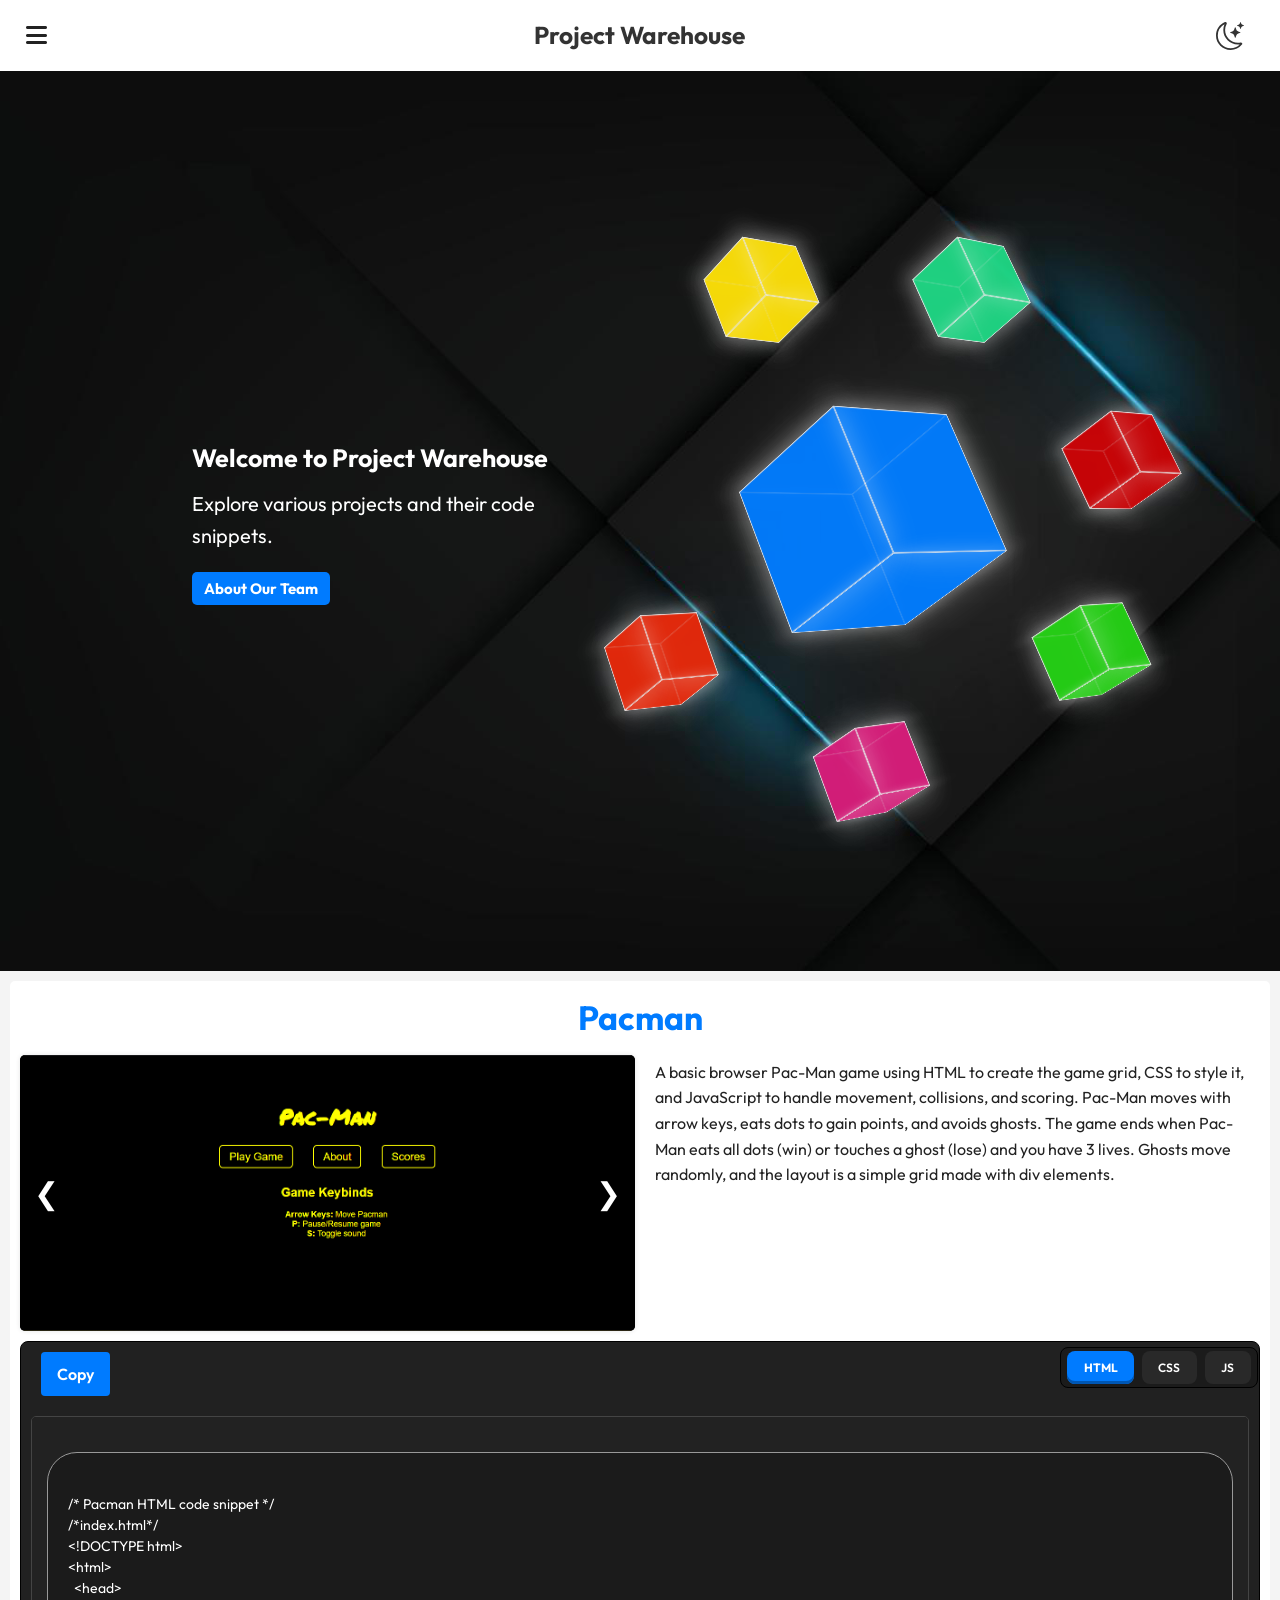
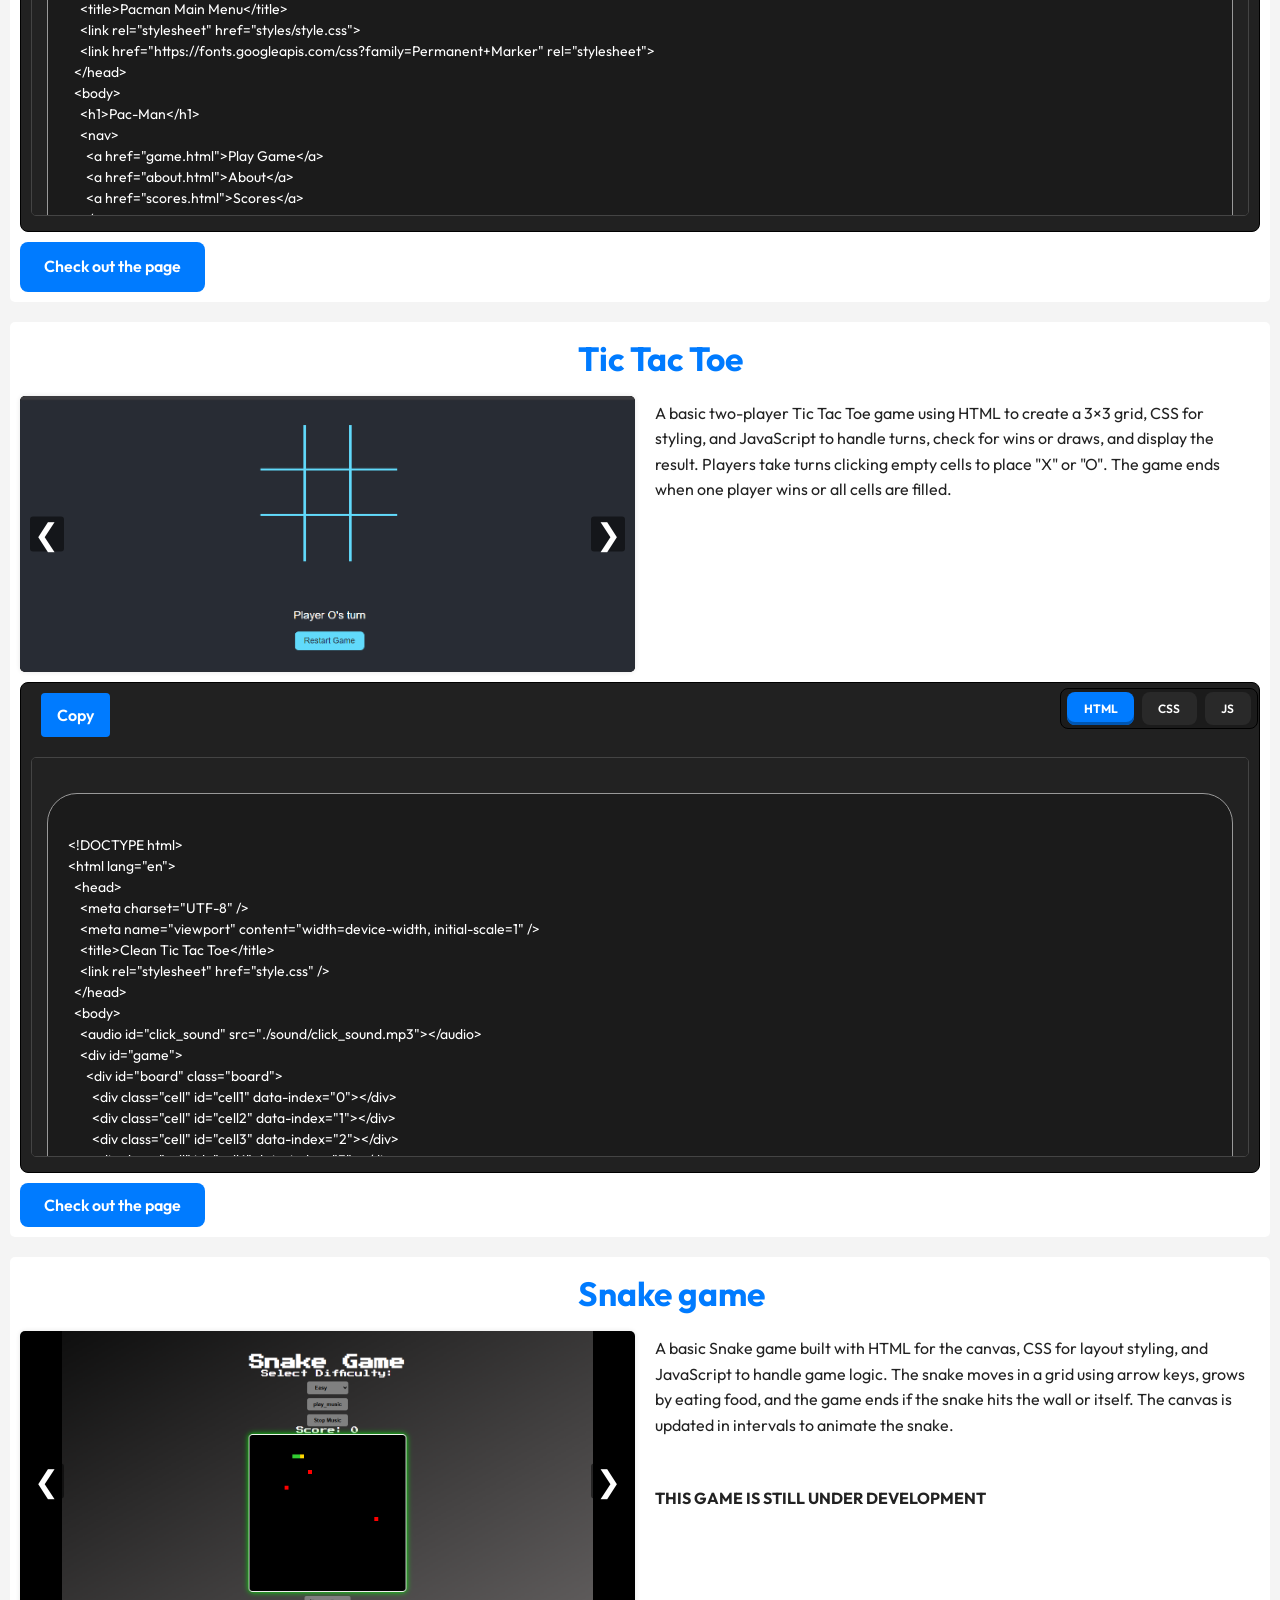
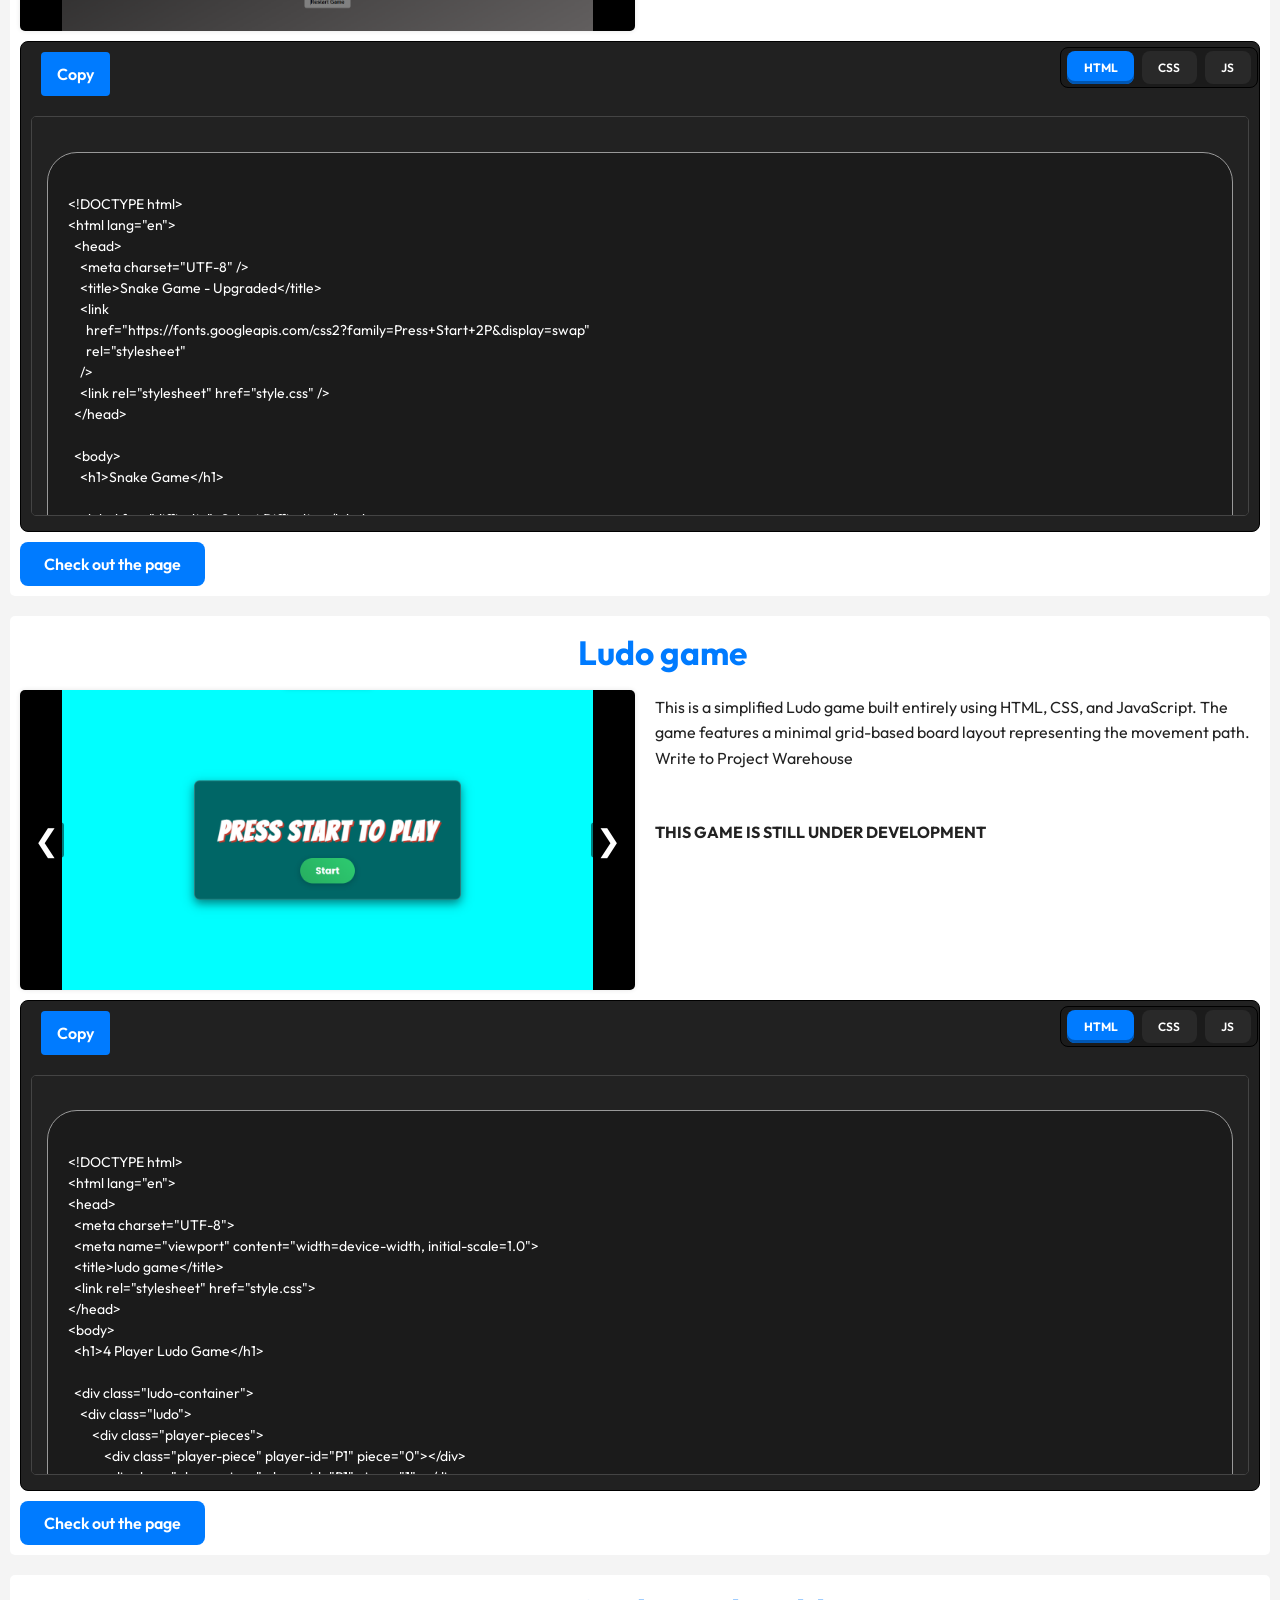
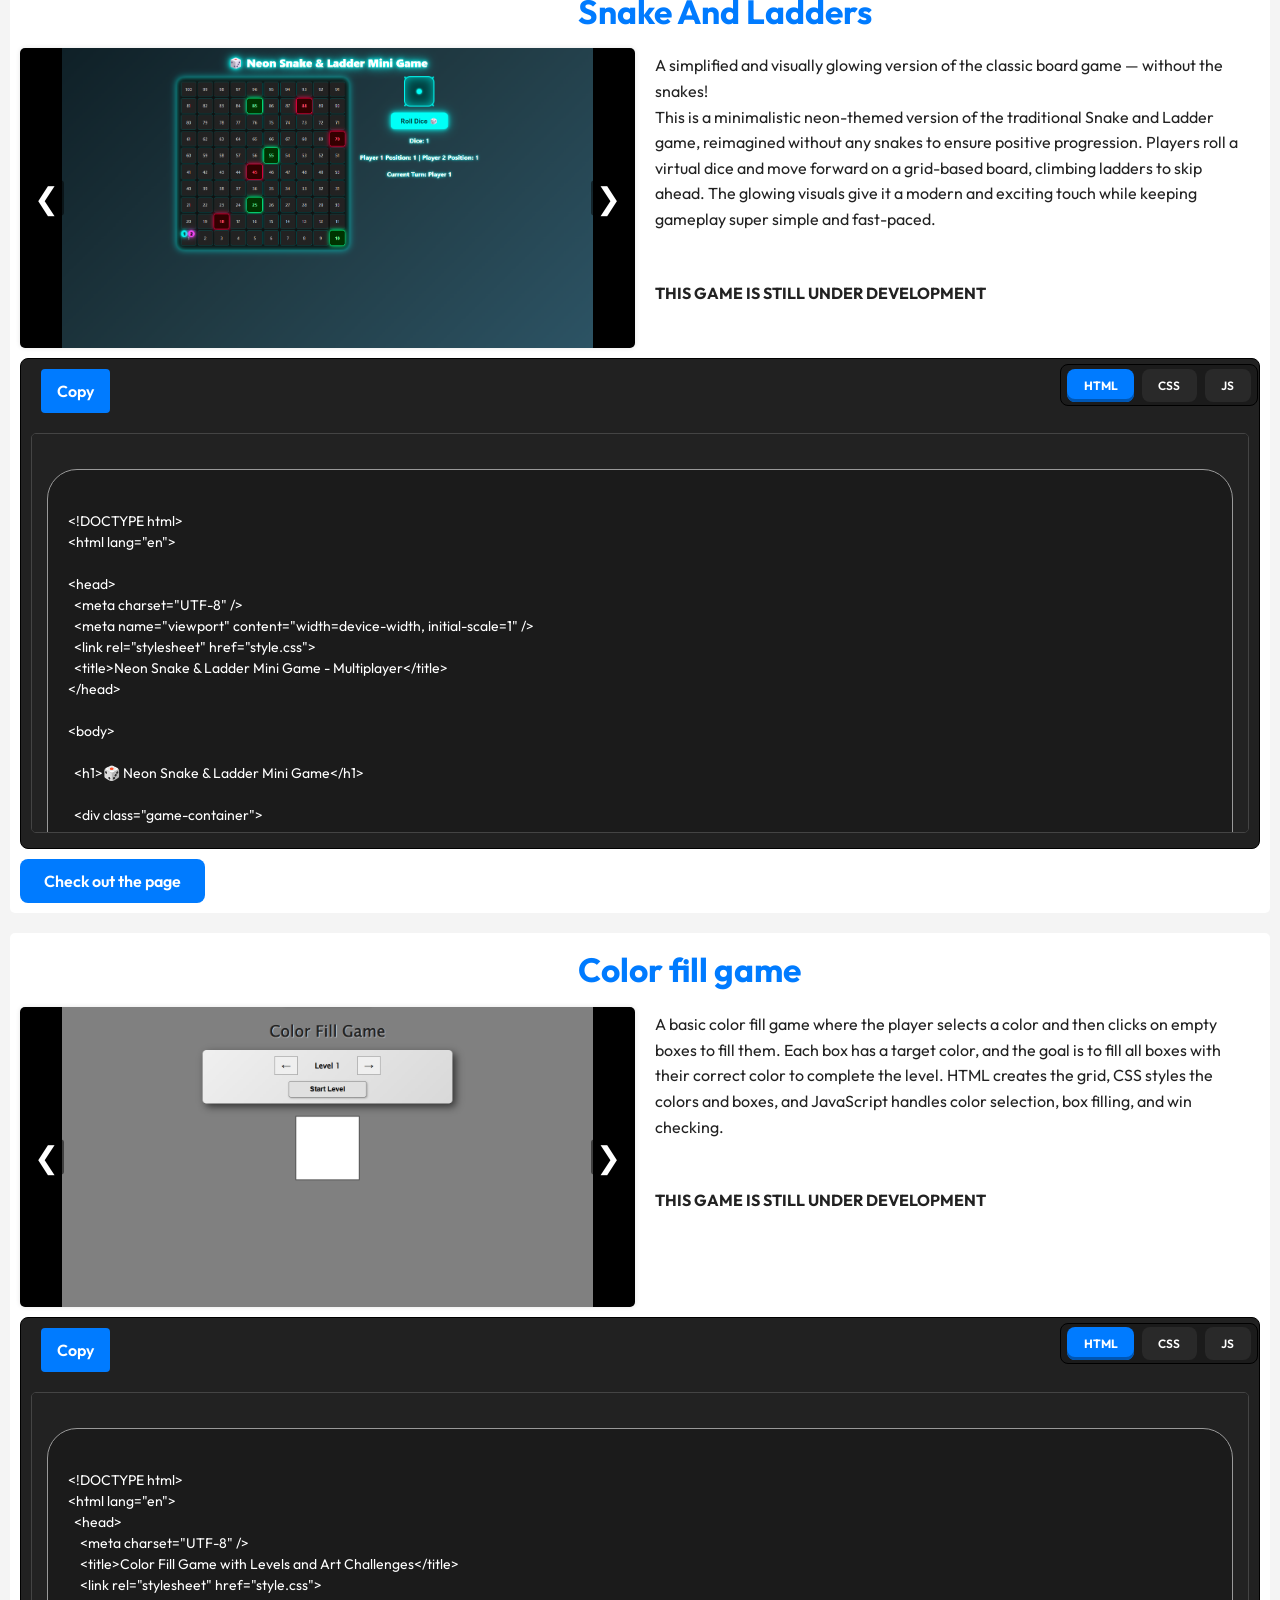
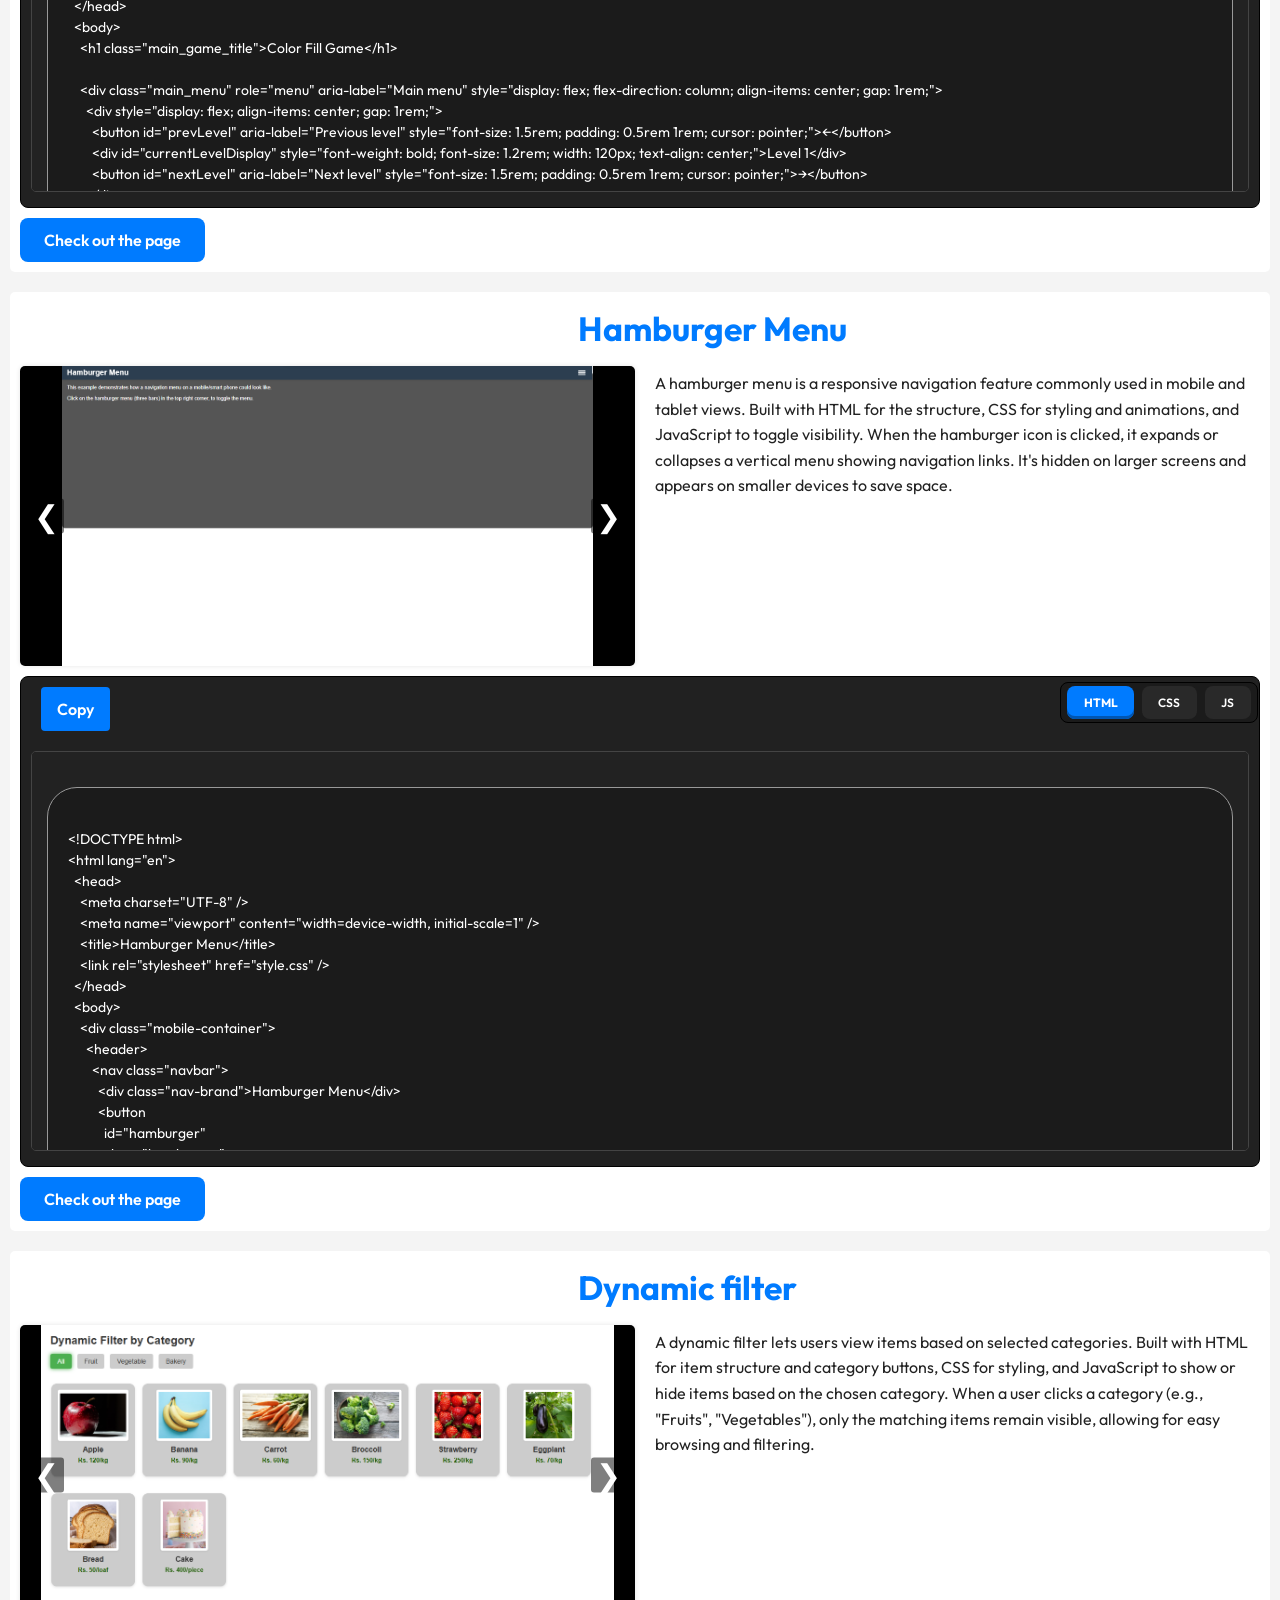
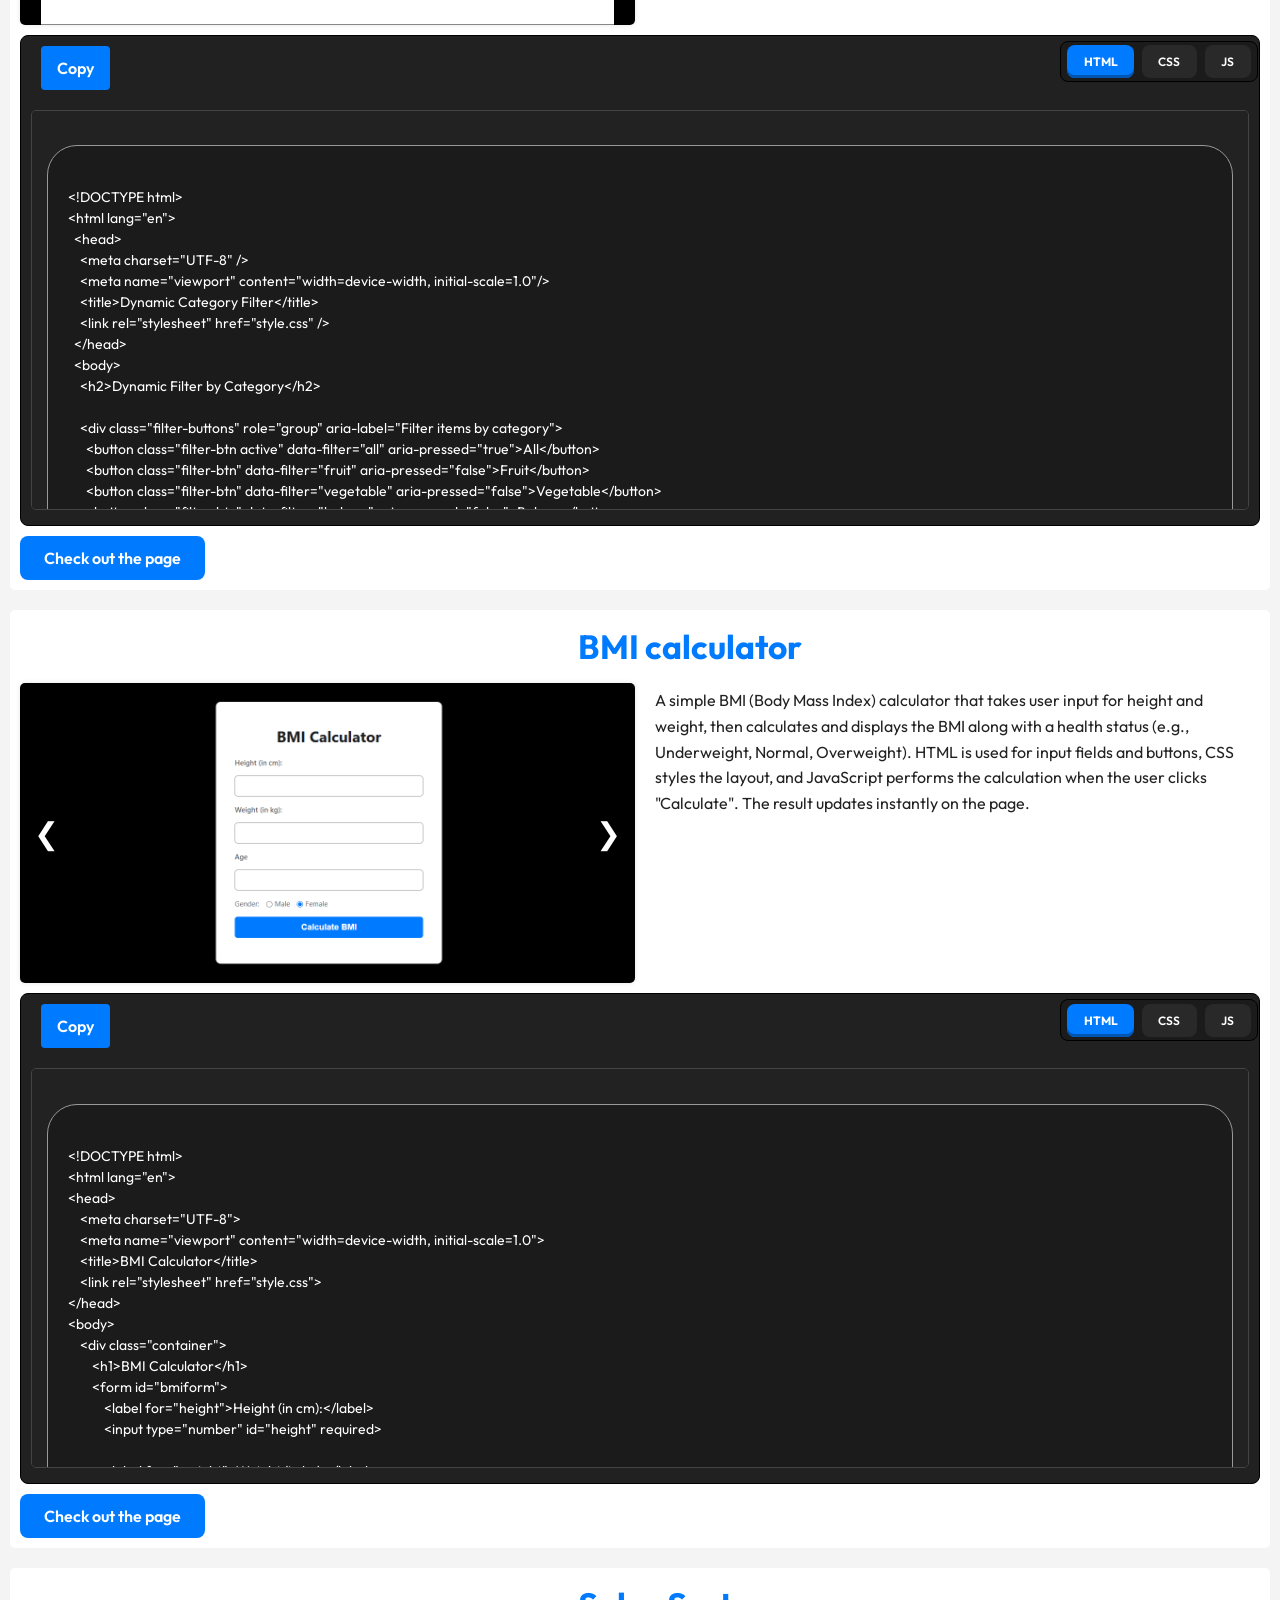
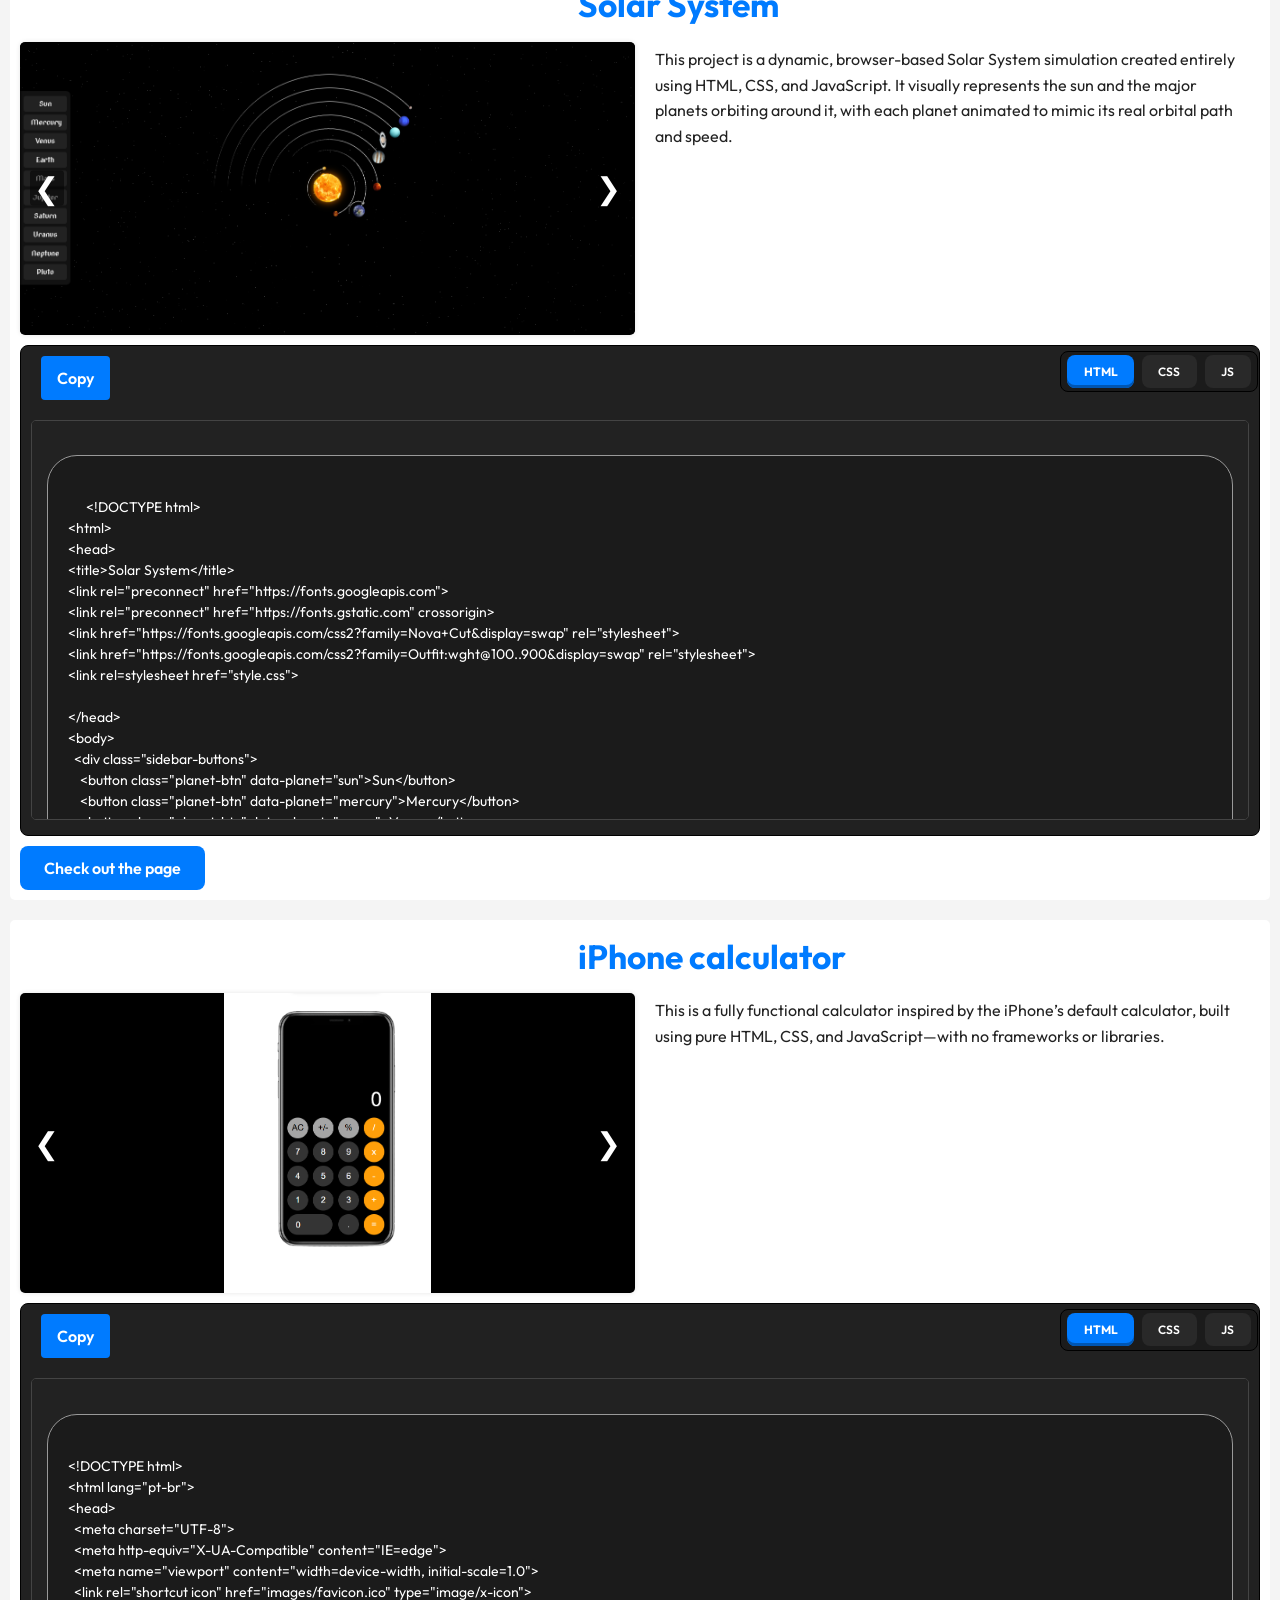
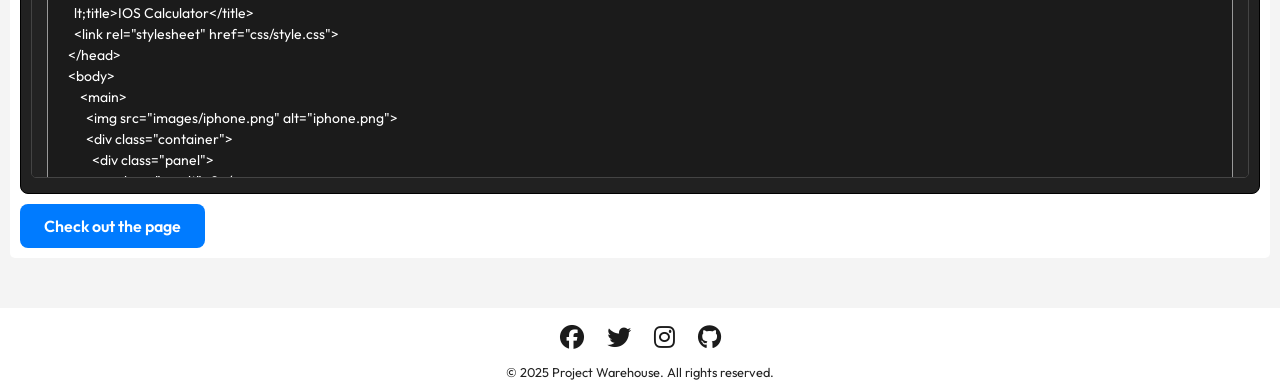
==== commit 41ee5526: "index added" ====
--- a/index.html
+++ b/index.html
@@ -1,3 +1,4 @@
+
 <!DOCTYPE html>
 <html lang="en">
 
@@ -26,11 +27,12 @@
             <li><a href="#tic-tac-toe">Tic Tac Toe</a></li>
             <li><a href="#snake_game">Snake Game</a></li>
             <li><a href="#ludo_game">Ludo</a></li>
+            <li><a href="#snake_and_ladder">Snake and ladder </a></li>
             <li><a href="#color_fill">Color Fill Game</a></li>
             <li><a href="#hamburger_menu">Hamburger Menu</a></li>
             <li><a href="#dynamic_filter">Dynamic Filter</a></li>
-            <li><a href="#bmi_calculator">BMI Calculator</a></li>
-            <li><a href="#snake_and_ladder">Snake and ladder </a></li> 
+            <li><a href="#bmi_calculator">BMI Calculator</a></li> 
+            <li><a href="#solar_system">Solar System</a></li>
             <li><a href="#calculator">iPhone calculator</a></li>
         </ul>
         
@@ -58,25 +60,48 @@
         </div>
 </header>
 
-
-    <section class="landing-page" id="home">
-      <div class="landing-content">
-        <div>
-          
-          <h1>Welcome to Project Warehouse</h1>
-          <p>Explore various projects and their code snippets.</p>
-        </div>
-      
-        <div class="about-us">
-          <a href="./projects/About Us/index.html">
-          <button class="team_member">About Our Team</button>
-          </a>
-        </div>
-      </div>
-    </section>
-
+<!-- Modal for image popup with carousel navigation -->
+<div id="imageModal" class="modal" aria-hidden="true" role="dialog" aria-label="Image preview popup">
+  <button class="modal-close" aria-label="Close image popup" tabindex="0">&times;</button>
+  <button class="modal-prev" aria-label="Previous image" tabindex="0">&#10094;</button>
+  <img class="modal-content" id="modalImage" alt="Popup image preview" />
+  <button class="modal-next" aria-label="Next image" tabindex="0">&#10095;</button>
+</div>
+
+<!-- Modal for image popup -->
+<div id="imageModal" class="modal" aria-hidden="true" role="dialog" aria-label="Image preview popup">
+  <button class="modal-prev" aria-label="Previous image" tabindex="0">&#10094;</button>
+  <button class="modal-next" aria-label="Next image" tabindex="0">&#10095;</button>
+  <span class="modal-close" role="button" aria-label="Close image popup" tabindex="0">&times;</span>
+  <img class="modal-content" id="modalImage" alt="Popup image preview" />
+</div>
+
+
+    <section class="landing-page center" id="home">
+  <div class="landing-content center">
+    <div class="intro">
+      <h1>Welcome to Project Warehouse</h1>
+      <p>Explore various projects and their code snippets.</p>
+      <a href="./projects/About Us/index.html">
+        <button class="team_member">About Our Team</button>
+      </a>
+    </div>
+
+    <div class="boxes">
+      <div class="box box-1 active"> <div class="top-side"></div><div class="bottom-side"></div><div class="front-side"></div><div class="back-side"></div><div class="right-side"></div><div class="left-side"></div> </div>
+      <div class="box box-2"> <div class="top-side"></div><div class="bottom-side"></div><div class="front-side"></div><div class="back-side"></div><div class="right-side"></div><div class="left-side"></div> </div>
+      <div class="box box-3"> <div class="top-side"></div><div class="bottom-side"></div><div class="front-side"></div><div class="back-side"></div><div class="right-side"></div><div class="left-side"></div> </div>
+      <div class="box box-4"> <div class="top-side"></div><div class="bottom-side"></div><div class="front-side"></div><div class="back-side"></div><div class="right-side"></div><div class="left-side"></div> </div>
+      <div class="box box-5"> <div class="top-side"></div><div class="bottom-side"></div><div class="front-side"></div><div class="back-side"></div><div class="right-side"></div><div class="left-side"></div> </div>
+      <div class="box box-6"> <div class="top-side"></div><div class="bottom-side"></div><div class="front-side"></div><div class="back-side"></div><div class="right-side"></div><div class="left-side"></div> </div>
+      <div class="box box-7"> <div class="top-side"></div><div class="bottom-side"></div><div class="front-side"></div><div class="back-side"></div><div class="right-side"></div><div class="left-side"></div> </div>
+    </div>
+  </div>
+</section>
+
+    <main>
     <div class="content-container">
-        <!-- Pacman Section -->
+        <!-- Pacman -->
         <section id="pacman" class="project-section">
             <h2>Pacman</h2>
             <div class="project-top">
@@ -99,801 +124,813 @@
 <div class="project-code">
     <div class="code-tab-container" role="tablist" aria-label="Project code tabs"> 
         <button class="code-tab active" role="tab" aria-selected="true" aria-controls="html-code-pacman" id="html-tab-pacman" data-lang="html">HTML</button>
-        <button class="code-tab" role="tab" aria-selected="false" aria-controls="css-code-pacman" id="css-tab-pacman" data-lang="css">CSS</button>
-        <button class="code-tab" role="tab" aria-selected="false" aria-controls="js-code-pacman" id="js-tab-pacman" data-lang="js">JS</button>
-    </div>
-    <button class="copy-btn" aria-label="Copy code to clipboard">Copy</button>
-
-                <pre class="code-content" role="tabpanel" id="html-code-pacman" aria-labelledby="html-tab-pacman">
-                    <code part="html">
-                        /* Pacman HTML code snippet */
-                        /*index.html*/
-                            &lt;!DOCTYPE html&gt;
-                            &lt;html&gt;
-                            &lt;head&gt;
-                                &lt;title&gt;Pacman Main Menu&lt;/title&gt;
-                                &lt;link rel=&quot;stylesheet&quot; href=&quot;styles/style.css&quot;&gt;
-                                &lt;link href=&quot;https://fonts.googleapis.com/css?family=Permanent+Marker&quot; rel=&quot;stylesheet&quot;&gt;
-                            &lt;/head&gt;
-                            &lt;body&gt;
-                                &lt;h1&gt;Pac-Man&lt;/h1&gt;
-                                &lt;nav&gt;
-                                    &lt;a href=&quot;game.html&quot;&gt;Play Game&lt;/a&gt;
-                                    &lt;a href=&quot;about.html&quot;&gt;About&lt;/a&gt;
-                                    &lt;a href=&quot;scores.html&quot;&gt;Scores&lt;/a&gt;
-                                &lt;/nav&gt;
-                                &lt;section style=&quot;color: yellow; font-size: 18px; font-family: Arial, sans-serif; margin-top: 20px;&quot;&gt;
-                                    &lt;h2&gt;Game Keybinds&lt;/h2&gt;
-                                    &lt;ul&gt;
-                                        &lt;li&gt;&lt;strong&gt;Arrow Keys:&lt;/strong&gt; Move Pacman&lt;/li&gt;
-                                        &lt;li&gt;&lt;strong&gt;P:&lt;/strong&gt; Pause/Resume game&lt;/li&gt;
-                                        &lt;li&gt;&lt;strong&gt;S:&lt;/strong&gt; Toggle sound&lt;/li&gt;
-                                    &lt;/ul&gt;
-                                &lt;/section&gt;
-                            &lt;/body&gt;
-                            &lt;/html&gt;
-
-
-                            /*game.html*/
-                                &lt;!DOCTYPE html&gt;
-                                &lt;html&gt;
-                                &lt;head&gt;
-                                	&lt;title&gt;Pac-Man&lt;/title&gt;
-                                	&lt;link rel=&quot;stylesheet&quot; type=&quot;text/css&quot; href=&quot;https://fonts.googleapis.com/css?family=Permanent+Marker&quot;&gt;
-                                	&lt;link rel=&quot;stylesheet&quot; href=&quot;styles/game.css&quot;&gt;
-                                &lt;/head&gt;
-                                &lt;body&gt;
-                                	&lt;div id=&quot;shim&quot;&gt;shim for font face&lt;/div&gt;
-                                	&lt;h1&gt;Pac-Man&lt;/h1&gt;
-                                	&lt;button id=&quot;pauseButton&quot; style=&quot;display:block; margin: 10px auto; font-size: 16px; padding: 8px 16px; background-color: #ffcc00; border: none; border-radius: 5px; cursor: pointer;&quot;&gt;
-                                		&lt;svg width=&quot;24&quot; height=&quot;24&quot; viewBox=&quot;0 0 24 24&quot; fill=&quot;none&quot; xmlns=&quot;http://www.w3.org/2000/svg&quot; style=&quot;vertical-align: middle;&quot;&gt;
-                                			&lt;rect x=&quot;6&quot; y=&quot;4&quot; width=&quot;4&quot; height=&quot;16&quot; fill=&quot;black&quot;/&gt;
-                                			&lt;rect x=&quot;14&quot; y=&quot;4&quot; width=&quot;4&quot; height=&quot;16&quot; fill=&quot;black&quot;/&gt;
-                                		&lt;/svg&gt;
-                                	&lt;/button&gt;
-                                	&lt;div id=&quot;pacman&quot;&gt;&lt;/div&gt;
-
-                                	&lt;div id=&quot;pausePopup&quot; style=&quot;display:none; position: fixed; top: 0; left: 0; width: 100vw; height: 100vh; background-color: rgba(0,0,0,0.7); z-index: 1000; justify-content: center; align-items: center;&quot;&gt;
-                                		&lt;div style=&quot;background: #ffcc00; padding: 20px; border-radius: 10px; text-align: center; position: relative; width: 300px;&quot;&gt;
-                                			&lt;h2 style=&quot;color: black; margin-top: 0;&quot;&gt;Game Paused&lt;/h2&gt;
-                                			&lt;button id=&quot;exitPopupButton&quot; style=&quot;background: black; color: #ffcc00; border: none; border-radius: 5px; padding: 8px 16px; cursor: pointer; margin: 5px;&quot;&gt;Exit Game&lt;/button&gt;
-                                			&lt;button id=&quot;resumePopupButton&quot; style=&quot;background: black; color: #ffcc00; border: none; border-radius: 5px; padding: 8px 16px; cursor: pointer; margin: 5px;&quot;&gt;Resume&lt;/button&gt;
-                                		&lt;/div&gt;
-                                	&lt;/div&gt;
-
-                                	&lt;script type=&quot;text/javascript&quot; src=&quot;https://cdnjs.cloudflare.com/ajax/libs/modernizr/2.8.3/modernizr.min.js&quot;&gt;&lt;/script&gt;
-                                	&lt;script type=&quot;text/javascript&quot; src=&quot;https://cdnjs.cloudflare.com/ajax/libs/jquery/2.1.3/jquery.min.js&quot;&gt;&lt;/script&gt;
-                                	&lt;script src=&quot;js/script.js&quot;&gt;
-                                	&lt;/script&gt;
-                                &lt;/body&gt;
-                                &lt;/html&gt;
-
-
-                            /*about.html*/
-                                &lt;!DOCTYPE html&gt;
-                                &lt;html&gt;
-                                &lt;head&gt;
-                                    &lt;title&gt;About Pacman&lt;/title&gt;
-                                    &lt;link rel=&quot;stylesheet&quot; href=&quot;styles/about.css&quot;&gt;
-                                    &lt;link href=&quot;https://fonts.googleapis.com/css?family=Permanent+Marker&quot; rel=&quot;stylesheet&quot;&gt;
-                                &lt;/head&gt;
-                                &lt;body&gt;
-                                    &lt;nav&gt;
-                                        &lt;a href=&quot;index.html&quot;&gt;Main Menu&lt;/a&gt;
-                                        &lt;a href=&quot;game.html&quot;&gt;Play Game&lt;/a&gt;
-                                        &lt;a href=&quot;scores.html&quot;&gt;Scores&lt;/a&gt;
-                                    &lt;/nav&gt;
-                                    &lt;h1&gt;About Pacman&lt;/h1&gt;
-                                    &lt;p&gt;This is a classic Pacman game implemented in JavaScript. Navigate the maze, eat all the biscuits and pills, and avoid the ghosts. Enjoy the game!&lt;/p&gt;
-                                &lt;/body&gt;
-                                &lt;/html&gt;
-
-
-                            /*scores.html*/
-                                &lt;!DOCTYPE html&gt;
-                                &lt;html&gt;
-                                &lt;head&gt;
-                                    &lt;title&gt;Pacman Scores&lt;/title&gt;
-                                    &lt;link rel=&quot;stylesheet&quot; href=&quot;styles/scores.css&quot;&gt;
-                                    &lt;link href=&quot;https://fonts.googleapis.com/css?family=Permanent+Marker&quot; rel=&quot;stylesheet&quot;&gt;
-                                &lt;/head&gt;
-                                &lt;body&gt;
-                                    &lt;nav&gt;
-                                        &lt;a href=&quot;index.html&quot;&gt;Main Menu&lt;/a&gt;
-                                        &lt;a href=&quot;game.html&quot;&gt;Play Game&lt;/a&gt;
-                                        &lt;a href=&quot;about.html&quot;&gt;About&lt;/a&gt;
-                                    &lt;/nav&gt;
-                                    &lt;h1&gt;Pacman Scores&lt;/h1&gt;
-                                    &lt;p&gt;High scores will be displayed here in the future. Stay tuned!&lt;/p&gt;
-                                &lt;/body&gt;
-                                &lt;/html&gt;
-                    </code>
-                </pre>
-
-                <pre class="code-content hidden" role="tabpanel" id="css-code-pacman" aria-labelledby="css-tab-pacman">
-                    /* Pacman CSS code snippet */
-                    /*about.css*/
-                        body &#123;
-                                    font-family: Arial, sans-serif;
-                                    background-color: black;
-                                    color: yellow;
-                                    text-align: center;
-                                    margin-top: 100px;
-                        &#125;
-                        nav &#123;
-                                    margin-bottom: 50px;
-                        &#125;
-                        nav a &#123;
-                                    color: yellow;
-                                    text-decoration: none;
-                                    font-size: 20px;
-                                    margin: 0 15px;
-                                    padding: 8px 16px;
-                                    border: 2px solid yellow;
-                                    border-radius: 8px;
-                                    transition: background-color 0.3s, color 0.3s;
-                        &#125;
-                        nav a:hover &#123;
-                                    background-color: yellow;
-                                    color: black;
-                        &#125;
-                        h1 &#123;
-                                    font-size: 40px;
-                                    margin-bottom: 30px;
-                                    font-family: &#39;Permanent Marker&#39;, cursive;
-                        &#125;
-                        p &#123;
-                                    font-size: 18px;
-                                    max-width: 600px;
-                                    margin: 0 auto;
-                        &#125;
-
-                    /*game.css*/
-                        body &#123;
-                        			background-color: black;
-                        		&#125;
-
-                        #pacman &#123;
-                        			height: 470px;
-                        			width: 382px;
-                        			border-radius: 5px;
-                        			margin: 20px auto;
-                        		&#125;
-
-                        #pauseButton &#123;
-                        			display: block;
-                        			margin: 10px auto;
-                        			font-size: 16px;
-                        			padding: 8px 16px;
-                        			background-color: #ffcc00;
-                        			color: #000;
-                        			border: none;
-                        			border-radius: 5px;
-                        			cursor: pointer;
-                        			transition: background-color 0.3s ease;
-                        		&#125;
-
-                        #pauseButton:hover &#123;
-                        			background-color: #ffaa00;
-                        		&#125;
-
-                        #shim &#123;
-                        			font-family: &#39;Permanent Marker&#39;, cursive;
-                        			position: absolute;
-                        			visibility: hidden;
-                        		&#125;
-
-                        h1 &#123;
-                        			font-family: &#39;Permanent Marker&#39;, cursive;
-                        			text-align: center;
-                        			color: yellow;
-                        		&#125;
-
-                        body &#123;
-                        			width: 342px;
-                        			margin: 0px auto;
-                        			font-family: sans-serif;
-                        		&#125;
-
-                        p &#123;
-                        			text-decoration: none;
-                        			color: #0000FF;
-                        		&#125;
-
-                    /*scores.css*/
-                        body &#123;
-                                    font-family: Arial, sans-serif;
-                                    background-color: black;
-                                    color: yellow;
-                                    text-align: center;
-                                    margin-top: 100px;
-                                &#125;
-                        nav &#123;
-                                    margin-bottom: 50px;
-                                &#125;
-                        nav a &#123;
-                                    color: yellow;
-                                    text-decoration: none;
-                                    font-size: 20px;
-                                    margin: 0 15px;
-                                    padding: 8px 16px;
-                                    border: 2px solid yellow;
-                                    border-radius: 8px;
-                                    transition: background-color 0.3s, color 0.3s;
-                                &#125;
-                        nav a:hover &#123;
-                                    background-color: yellow;
-                                    color: black;
-                                &#125;
-                        h1 &#123;
-                                    font-size: 40px;
-                                    margin-bottom: 30px;
-                                    font-family: &#39;Permanent Marker&#39;, cursive;
-                                &#125;
-                        p &#123;
-                                    font-size: 18px;
-                                    max-width: 600px;
-                                    margin: 0 auto;
-                                &#125;
-
-                    /*style.css*/
-                        body &#123;
-                                    font-family: Arial, sans-serif;
-                                    background-color: black;
-                                    color: yellow;
-                                    text-align: center;
-                                    margin-top: 100px;
-                        &#125;
-                        nav &#123;
-                                    margin-bottom: 50px;
-                        &#125;
-                        nav a &#123;
-                                    color: yellow;
-                                    text-decoration: none;
-                                    font-size: 24px;
-                                    margin: 0 20px;
-                                    padding: 10px 20px;
-                                    border: 2px solid yellow;
-                                    border-radius: 8px;
-                                    transition: background-color 0.3s, color 0.3s;
-                        &#125;
-                        nav a:hover &#123;
-                                    background-color: yellow;
-                                    color: black;
-                        &#125;
-                        h1 &#123;
-                                    font-size: 48px;
-                                    margin-bottom: 40px;
-                                    font-family: &#39;Permanent Marker&#39;, cursive;
-                        &#125;
-                        ul &#123;
-                            list-style: none;
-                        &#125;
-                </pre>
-
-                <pre class="code-content hidden" role="tabpanel" id="js-code-pacman" aria-labelledby="js-tab-pacman">
-                    console.log('Pacman game loaded');
-                    /*pacman game js code shippet*/
-                        var NONE        = 4,
-                        UP          = 3,
-                        LEFT        = 2,
-                        DOWN        = 1,
-                        RIGHT       = 11,
-                        WAITING     = 5,
-                        PAUSE       = 6,
-                        PLAYING     = 7,
-                        COUNTDOWN   = 8,
-                        EATEN_PAUSE = 9,
-                        DYING       = 10,
-                        Pacman      = {};
-
-                    Pacman.FPS = 60;
-
-                    Pacman.Ghost = function (game, map, colour) {
+       <button class="code-tab" role="tab" aria-selected="false" aria-controls="css-code-pacman" id="css-tab-pacman" data-lang="css">CSS</button>
+       <button class="code-tab" role="tab" aria-selected="false" aria-controls="js-code-pacman" id="js-tab-pacman" data-lang="js">JS</button>
+   </div>
+   <button class="copy-btn" aria-label="Copy code to clipboard">Copy</button>
+               <pre class="code-content" role="tabpanel" id="html-code-pacman" aria-labelledby="html-tab-pacman">
+                   <code part="html">
+/* Pacman HTML code snippet */
+/*index.html*/
+&lt;!DOCTYPE html&gt;
+&lt;html&gt;
+  &lt;head&gt;
+    &lt;title&gt;Pacman Main Menu&lt;/title&gt;
+    &lt;link rel=&quot;stylesheet&quot; href=&quot;styles/style.css&quot;&gt;
+    &lt;link href=&quot;https://fonts.googleapis.com/css?family=Permanent+Marker&quot; rel=&quot;stylesheet&quot;&gt;
+  &lt;/head&gt;
+  &lt;body&gt;
+    &lt;h1&gt;Pac-Man&lt;/h1&gt;
+    &lt;nav&gt;
+      &lt;a href=&quot;game.html&quot;&gt;Play Game&lt;/a&gt;
+      &lt;a href=&quot;about.html&quot;&gt;About&lt;/a&gt;
+      &lt;a href=&quot;scores.html&quot;&gt;Scores&lt;/a&gt;
+    &lt;/nav&gt;
+    &lt;section style=&quot;color: yellow; font-size: 18px; font-family: Arial, sans-serif; margin-top: 20px;&quot;&gt;
+      &lt;h2&gt;Game Keybinds&lt;/h2&gt;
+      &lt;ul&gt;
+        &lt;li&gt;&lt;strong&gt;Arrow Keys:&lt;/strong&gt; Move Pacman&lt;/li&gt;
+        &lt;li&gt;&lt;strong&gt;P:&lt;/strong&gt; Pause/Resume game&lt;/li&gt;
+        &lt;li&gt;&lt;strong&gt;S:&lt;/strong&gt; Toggle sound&lt;/li&gt;
+      &lt;/ul&gt;
+    &lt;/section&gt;
+  &lt;/body&gt;
+&lt;/html&gt;
+
+/*game.html*/
+&lt;!DOCTYPE html&gt;
+&lt;html&gt;
+  &lt;head&gt;
+    &lt;title&gt;Pac-Man&lt;/title&gt;
+    &lt;link rel=&quot;stylesheet&quot; type=&quot;text/css&quot; href=&quot;https://fonts.googleapis.com/css?family=Permanent+Marker&quot;&gt;
+    &lt;link rel=&quot;stylesheet&quot; href=&quot;styles/game.css&quot;&gt;
+  &lt;/head&gt;
+  &lt;body&gt;
+    &lt;div id=&quot;shim&quot;&gt;shim for font face&lt;/div&gt;
+    &lt;h1&gt;Pac-Man&lt;/h1&gt;
+    &lt;button id=&quot;pauseButton&quot; style=&quot;display:block; margin: 10px auto; font-size: 16px; padding: 8px 16px; background-color: #ffcc00; border: none; border-radius: 5px; cursor: pointer;&quot;&gt;
+      &lt;svg width=&quot;24&quot; height=&quot;24&quot; viewBox=&quot;0 0 24 24&quot; fill=&quot;none&quot; xmlns=&quot;http://www.w3.org/2000/svg&quot; style=&quot;vertical-align: middle;&quot;&gt;
+      &lt;rect x=&quot;6&quot; y=&quot;4&quot; width=&quot;4&quot; height=&quot;16&quot; fill=&quot;black&quot;/&gt;
+      &lt;rect x=&quot;14&quot; y=&quot;4&quot; width=&quot;4&quot; height=&quot;16&quot; fill=&quot;black&quot;/&gt;
+      &lt;/svg&gt;
+    &lt;/button&gt;
+    &lt;div id=&quot;pacman&quot;&gt;&lt;/div&gt;
+    &lt;div id=&quot;pausePopup&quot; style=&quot;display:none; position: fixed; top: 0; left: 0; width: 100vw; height: 100vh; background-color: rgba(0,0,0,0.7); z-index: 1000; justify-content: center; align-items: center;&quot;&gt;
+      &lt;div style=&quot;background: #ffcc00; padding: 20px; border-radius: 10px; text-align: center; position: relative; width: 300px;&quot;&gt;
+        &lt;h2 style=&quot;color: black; margin-top: 0;&quot;&gt;Game Paused&lt;/h2&gt;
+        &lt;button id=&quot;exitPopupButton&quot; style=&quot;background: black; color: #ffcc00; border: none; border-radius: 5px; padding: 8px 16px; cursor: pointer; margin: 5px;&quot;&gt;Exit Game&lt;/button&gt;
+        &lt;button id=&quot;resumePopupButton&quot; style=&quot;background: black; color: #ffcc00; border: none; border-radius: 5px; padding: 8px 16px; cursor: pointer; margin: 5px;&quot;&gt;Resume&lt;/button&gt;
+      &lt;/div&gt;
+    &lt;/div&gt;
+    &lt;script type=&quot;text/javascript&quot; src=&quot;https://cdnjs.cloudflare.com/ajax/libs/modernizr/2.8.3/modernizr.min.js&quot;&gt;&lt;/script&gt;
+    &lt;script type=&quot;text/javascript&quot; src=&quot;https://cdnjs.cloudflare.com/ajax/libs/jquery/2.1.3/jquery.min.js&quot;&gt;&lt;/script&gt;
+    &lt;script src=&quot;js/script.js&quot;&gt;
+    &lt;/script&gt;
+  &lt;/body&gt;
+&lt;/html&gt;
+
+/*about.html*/
+&lt;!DOCTYPE html&gt;
+&lt;html&gt;
+  &lt;head&gt;
+    &lt;title&gt;About Pacman&lt;/title&gt;
+    &lt;link rel=&quot;stylesheet&quot; href=&quot;styles/about.css&quot;&gt;
+    &lt;link href=&quot;https://fonts.googleapis.com/css?family=Permanent+Marker&quot; rel=&quot;stylesheet&quot;&gt;
+  &lt;/head&gt;
+  &lt;body&gt;
+    &lt;nav&gt;
+      &lt;a href=&quot;index.html&quot;&gt;Main Menu&lt;/a&gt;
+      &lt;a href=&quot;game.html&quot;&gt;Play Game&lt;/a&gt;
+      &lt;a href=&quot;scores.html&quot;&gt;Scores&lt;/a&gt;
+    &lt;/nav&gt;
+    &lt;h1&gt;About Pacman&lt;/h1&gt;
+    &lt;p&gt;This is a classic Pacman game implemented in JavaScript. Navigate the maze, eat all the biscuits and pills, and avoid the ghosts. Enjoy the game!&lt;/p&gt;
+  &lt;/body&gt;
+&lt;/html&gt;
+
+*scores.html*/
+&lt;!DOCTYPE html&gt;
+&lt;html&gt;
+ &lt;head&gt;
+   &lt;title&gt;Pacman Scores&lt;/title&gt;
+   &lt;link rel=&quot;stylesheet&quot; href=&quot;styles/scores.css&quot;&gt;
+   &lt;link href=&quot;https://fonts.googleapis.com/css?family=Permanent+Marker&quot; rel=&quot;stylesheet&quot;&gt;
+ &lt;/head&gt;
+ &lt;body&gt;
+   &lt;nav&gt;
+     &lt;a href=&quot;index.html&quot;&gt;Main Menu&lt;/a&gt;
+     &lt;a href=&quot;game.html&quot;&gt;Play Game&lt;/a&gt;
+     &lt;a href=&quot;about.html&quot;&gt;About&lt;/a&gt;
+   &lt;/nav&gt;
+   &lt;h1&gt;Pacman Scores&lt;/h1&gt;
+   &lt;p&gt;High scores will be displayed here in the future. Stay tuned!&lt;/p&gt;
+ &lt;/body&gt;
+&lt;/html&gt;
+                   </code>
+    
+               </pre>
+<pre class="code-content hidden" role="tabpanel" id="css-code-pacman" aria-labelledby="css-tab-pacman"><code>
+* Pacman CSS code snippet */
+*about.css*/
+body {
+    font-family: Arial, sans-serif;
+    background-color: black;
+    color: yellow;
+    text-align: center;
+    margin-top: 100px;
+}
+
+nav {
+    margin-bottom: 50px;
+}
+
+nav a {
+    color: yellow;
+    text-decoration: none;
+    font-size: 20px;
+    margin: 0 15px;
+    padding: 8px 16px;
+    border: 2px solid yellow;
+    border-radius: 8px;
+    transition: background-color 0.3s, color 0.3s;
+}
+
+nav a:hover {
+    background-color: yellow;
+    color: black;
+}
+
+h1 {
+    font-size: 40px;
+    margin-bottom: 30px;
+    font-family: 'Permanent Marker', cursive;
+}
+
+p {
+    font-size: 18px;
+    max-width: 600px;
+    margin: 0 auto;
+}
+
+
+/*game.css*/
+body {
+    background-color: black;
+    width: 342px;
+    margin: 0 auto;
+    font-family: sans-serif;
+}
+
+#pacman {
+    height: 470px;
+    width: 382px;
+    border-radius: 5px;
+    margin: 20px auto;
+}
+
+#pauseButton {
+    display: block;
+    margin: 10px auto;
+    font-size: 16px;
+    padding: 8px 16px;
+    background-color: #ffcc00;
+    color: #000;
+    border: none;
+    border-radius: 5px;
+    cursor: pointer;
+    transition: background-color 0.3s ease;
+}
+
+#pauseButton:hover {
+    background-color: #ffaa00;
+}
+
+#shim {
+    font-family: 'Permanent Marker', cursive;
+    position: absolute;
+    visibility: hidden;
+}
+
+h1 {
+    font-family: 'Permanent Marker', cursive;
+    text-align: center;
+    color: yellow;
+}
+
+p {
+    text-decoration: none;
+    color: #0000FF;
+}
+
+
+/*scores.css*/
+body {
+    font-family: Arial, sans-serif;
+    background-color: black;
+    color: yellow;
+    text-align: center;
+    margin-top: 100px;
+}
+
+nav {
+    margin-bottom: 50px;
+}
+
+nav a {
+    color: yellow;
+    text-decoration: none;
+    font-size: 20px;
+    margin: 0 15px;
+    padding: 8px 16px;
+    border: 2px solid yellow;
+    border-radius: 8px;
+    transition: background-color 0.3s, color 0.3s;
+}
+
+nav a:hover {
+    background-color: yellow;
+    color: black;
+}
+
+h1 {
+    font-size: 40px;
+    margin-bottom: 30px;
+    font-family: 'Permanent Marker', cursive;
+}
+
+p {
+    font-size: 18px;
+    max-width: 600px;
+    margin: 0 auto;
+}
+
+
+/*style.css*/
+body {
+    font-family: Arial, sans-serif;
+    background-color: black;
+    color: yellow;
+    text-align: center;
+    margin-top: 100px;
+}
+
+nav {
+    margin-bottom: 50px;
+}
+
+nav a {
+    color: yellow;
+    text-decoration: none;
+    font-size: 24px;
+    margin: 0 20px;
+    padding: 10px 20px;
+    border: 2px solid yellow;
+    border-radius: 8px;
+    transition: background-color 0.3s, color 0.3s;
+}
+
+nav a:hover {
+    background-color: yellow;
+    color: black;
+}
+
+h1 {
+    font-size: 48px;
+    margin-bottom: 40px;
+    font-family: 'Permanent Marker', cursive;
+}
+
+ul {
+    list-style: none;
+}
+
+</code>
+    </pre>
+
+
+
+
+<pre class="code-content hidden" role="tabpanel" id="js-code-pacman" aria-labelledby="js-tab-pacman">
+  <code>
+/* Pacman game js code snippet */
+var NONE = 4,
+    UP = 3,
+    LEFT = 2,
+    DOWN = 1,
+    RIGHT = 11,
+    WAITING = 5,
+    PAUSE = 6,
+    PLAYING = 7,
+    COUNTDOWN = 8,
+    EATEN_PAUSE = 9,
+    DYING = 10,
+    Pacman = {};
+
+Pacman.FPS = 60;
+
+Pacman.Ghost = function (game, map, colour) {
+
+    var position = null,
+        direction = null,
+        eatable = null,
+        eaten = null,
+        due = null;
+
+    function getNewCoord(dir, current) {
+        var speed = isVunerable() ? 1 : isHidden() ? 4 : 2,
+            xSpeed = (dir === LEFT && -speed || dir === RIGHT && speed || 0),
+            ySpeed = (dir === DOWN && speed || dir === UP && -speed || 0);
+
+        return {
+            "x": addBounded(current.x, xSpeed),
+            "y": addBounded(current.y, ySpeed)
+        };
+    }
+
+    function addBounded(x1, x2) {
+        var rem = x1 % 10,
+            result = rem + x2;
+        if (rem !== 0 && result > 10) {
+            return x1 + (10 - rem);
+        } else if (rem > 0 && result < 0) {
+            return x1 - rem;
+        }
+        return x1 + x2;
+    }
+
+    function isVunerable() {
+        return eatable !== null;
+    }
+
+    function isDangerous() {
+        return eaten === null;
+    }
+
+    function isHidden() {
+        return eatable === null && eaten !== null;
+    }
+
+    function getRandomDirection() {
+        var moves = (direction === LEFT || direction === RIGHT) ?
+            [UP, DOWN] : [LEFT, RIGHT];
+        return moves[Math.floor(Math.random() * 2)];
+    }
+
+    function reset() {
+        eaten = null;
+        eatable = null;
+        position = { "x": 90, "y": 80 };
+        direction = getRandomDirection();
+        due = getRandomDirection();
+    }
+
+    function onWholeSquare(x) {
+        return x % 10 === 0;
+    }
+
+    function oppositeDirection(dir) {
+        return dir === LEFT && RIGHT ||
+            dir === RIGHT && LEFT ||
+            dir === UP && DOWN || UP;
+    }
+
+    function makeEatable() {
+        direction = oppositeDirection(direction);
+        eatable = game.getTick();
+    }
+
+    function eat() {
+        eatable = null;
+        eaten = game.getTick();
+    }
+
+    function pointToCoord(x) {
+        return Math.round(x / 10);
+    }
+
+    function nextSquare(x, dir) {
+        var rem = x % 10;
+        if (rem === 0) {
+            return x;
+        } else if (dir === RIGHT || dir === DOWN) {
+            return x + (10 - rem);
+        } else {
+            return x - rem;
+        }
+    }
+
+    function onGridSquare(pos) {
+        return onWholeSquare(pos.y) && onWholeSquare(pos.x);
+    }
+
+    function secondsAgo(tick) {
+        return (game.getTick() - tick) / Pacman.FPS;
+    }
+
+    function getColour() {
+        if (eatable) {
+            if (secondsAgo(eatable) > 5) {
+                return game.getTick() % 20 > 10 ? "#FFFFFF" : "#0000BB";
+            } else {
+                return "#0000BB";
+            }
+        } else if (eaten) {
+            return "#222";
+        }
+        return colour;
+    }
+
+    function draw(ctx) {
+        var s = map.blockSize,
+            top = (position.y / 10) * s,
+            left = (position.x / 10) * s;
+
+        if (eatable && secondsAgo(eatable) > 8) {
+            eatable = null;
+        }
+
+        if (eaten && secondsAgo(eaten) > 3) {
+            eaten = null;
+        }
+
+        var tl = left + s;
+        var base = top + s - 3;
+        var inc = s / 10;
+
+        var high = game.getTick() % 10 > 5 ? 3 : -3;
+        var low = game.getTick() % 10 > 5 ? -3 : 3;
+
+        ctx.fillStyle = getColour();
+        ctx.beginPath();
+
+        ctx.moveTo(left, base);
+        ctx.quadraticCurveTo(left, top, left + (s / 2), top);
+        ctx.quadraticCurveTo(left + s, top, left + s, base);
+
+        // Wavy bottom
+        ctx.quadraticCurveTo(tl - (inc * 1), base + high, tl - (inc * 2), base);
+        ctx.quadraticCurveTo(tl - (inc * 3), base + low, tl - (inc * 4), base);
+        ctx.quadraticCurveTo(tl - (inc * 5), base + high, tl - (inc * 6), base);
+        ctx.quadraticCurveTo(tl - (inc * 7), base + low, tl - (inc * 8), base);
+        ctx.quadraticCurveTo(tl - (inc * 9), base + high, tl - (inc * 10), base);
+
+        ctx.closePath();
+        ctx.fill();
+
+        ctx.beginPath();
+        ctx.fillStyle = "#FFF";
+        ctx.arc(left + 6, top + 6, s / 6, 0, 300, false);
+        ctx.arc((left + s) - 6, top + 6, s / 6, 0, 300, false);
+        ctx.closePath();
+        ctx.fill();
+
+        var f = s / 12;
+        var off = {};
+        off[RIGHT] = [f, 0];
+        off[LEFT] = [-f, 0];
+        off[UP] = [0, -f];
+        off[DOWN] = [0, f];
+
+        ctx.beginPath();
+        ctx.fillStyle = "#000";
+        ctx.arc(left + 6 + off[direction][0], top + 6 + off[direction][1], s / 15, 0, 300, false);
+        ctx.arc((left + s) - 6 + off[direction][0], top + 6 + off[direction][1], s / 15, 0, 300, false);
+        ctx.closePath();
+        ctx.fill();
+    }
+
+    function pane(pos) {
+        if (pos.y === 100 && pos.x >= 190 && direction === RIGHT) {
+            return { "y": 100, "x": -10 };
+        }
+
+        if (pos.y === 100 && pos.x <= -10 && direction === LEFT) {
+            return position = { "y": 100, "x": 190 };
+        }
+
+        return false;
+    }
+
+    function move(ctx) {
+        var oldPos = position,
+            onGrid = onGridSquare(position),
+            npos = null;
+
+        if (due !== direction) {
+            npos = getNewCoord(due, position);
+
+            if (onGrid && map.isFloorSpace({
+                "y": pointToCoord(nextSquare(npos.y, due)),
+                "x": pointToCoord(nextSquare(npos.x, due))
+            })) {
+                direction = due;
+            } else {
+                npos = null;
+            }
+        }
+
+        if (npos === null) {
+            npos = getNewCoord(direction, position);
+        }
+
+        if (onGrid && map.isWallSpace({
+            "y": pointToCoord(nextSquare(npos.y, direction)),
+            "x": pointToCoord(nextSquare(npos.x, direction))
+        })) {
+            due = getRandomDirection();
+            return move(ctx);
+        }
+
+        position = npos;
+
+        var tmp = pane(position);
+        if (tmp) {
+            position = tmp;
+        }
+
+        due = getRandomDirection();
+
+        return {
+            "new": position,
+            "old": oldPos
+        };
+    }
+
+    return {
+        "eat": eat,
+        "isVunerable": isVunerable,
+        "isDangerous": isDangerous,
+        "makeEatable": makeEatable,
+        "reset": reset,
+        "move": move,
+        "draw": draw
+    };
+};
+
+Pacman.User = function (game, map) {
+    var position = null,
+        direction = null,
+        eaten = null,
+        due = null,
+        lives = null,
+        score = 5,
+        keyMap = {};
+
+    keyMap[KEY.ARROW_LEFT]  = LEFT;
+    keyMap[KEY.ARROW_UP]    = UP;
+    keyMap[KEY.ARROW_RIGHT] = RIGHT;
+    keyMap[KEY.ARROW_DOWN]  = DOWN;
+
+    function addScore(nScore) {
+        score += nScore;
+        if (score >= 10000 && score - nScore < 10000) {
+            lives += 1;
+        }
+    }
+
+    function theScore() {
+        return score;
+    }
+
+    function loseLife() {
+        lives -= 1;
+    }
+
+    function getLives() {
+        return lives;
+    }
+
+    function initUser() {
+        score = 0;
+        lives = 3;
+        newLevel();
+    }
+
+    function newLevel() {
+        resetPosition();
+        eaten = 0;
+    }
+
+    function resetPosition() {
+        position = { "x": 90, "y": 120 };
+        direction = LEFT;
+        due = LEFT;
+    }
+
+    function reset() {
+        initUser();
+        resetPosition();
+    }
+
+    function keyDown(e) {
+        if (typeof keyMap[e.keyCode] !== "undefined") {
+            due = keyMap[e.keyCode];
+            e.preventDefault();
+            e.stopPropagation();
+            return false;
+        }
+        return true;
+    }
+
+    function getNewCoord(dir, current) {
+        return {
+            "x": current.x + (dir === LEFT ? -2 : dir === RIGHT ? 2 : 0),
+            "y": current.y + (dir === DOWN ? 2 : dir === UP ? -2 : 0)
+        };
+    }
+
+    function onWholeSquare(x) {
+        return x % 10 === 0;
+    }
+
+    function pointToCoord(x) {
+        return Math.round(x / 10);
+    }
+
+    function nextSquare(x, dir) {
+        var rem = x % 10;
+        if (rem === 0) {
+            return x;
+        } else if (dir === RIGHT || dir === DOWN) {
+            return x + (10 - rem);
+        } else {
+            return x - rem;
+        }
+    }
+
+    function next(pos, dir) {
+        return {
+            "y": pointToCoord(nextSquare(pos.y, dir)),
+            "x": pointToCoord(nextSquare(pos.x, dir))
+        };
+    }
+
+    function onGridSquare(pos) {
+        return onWholeSquare(pos.y) && onWholeSquare(pos.x);
+    }
+
+    function isOnSamePlane(due, dir) {
+        return (
+            (due === LEFT || due === RIGHT) && (dir === LEFT || dir === RIGHT)
+        ) || (
+            (due === UP || due === DOWN) && (dir === UP || dir === DOWN)
+        );
+    }
+
+    function isMidSquare(x) {
+        return x % 10 !== 0;
+    }
+
+    function move(ctx) {
+        var npos = null,
+            nextWhole = null,
+            oldPosition = position,
+            block = null;
+
+        if (due !== direction) {
+            npos = getNewCoord(due, position);
+
+            if (
+                isOnSamePlane(due, direction) ||
+                (onGridSquare(position) && map.isFloorSpace(next(npos, due)))
+            ) {
+                direction = due;
+            } else {
+                npos = null;
+            }
+        }
+
+        if (npos === null) {
+            npos = getNewCoord(direction, position);
+        }
+
+        if (onGridSquare(position) && map.isWallSpace(next(npos, direction))) {
+            direction = NONE;
+        }
+
+        if (direction === NONE) {
+            return { "new": position, "old": position };
+        }
+
+        if (npos.y === 100 && npos.x >= 190 && direction === RIGHT) {
+            npos = { "y": 100, "x": -10 };
+        }
+
+        if (npos.y === 100 && npos.x <= -12 && direction === LEFT) {
+            npos = { "y": 100, "x": 190 };
+        }
+
+        position = npos;
+        nextWhole = next(position, direction);
+        block = map.block(nextWhole);
+
+        if (
+            (isMidSquare(position.y) || isMidSquare(position.x)) &&
+            (block === Pacman.BISCUIT || block === Pacman.PILL)
+        ) {
+            map.setBlock(nextWhole, Pacman.EMPTY);
+            addScore(block === Pacman.BISCUIT ? 10 : 50);
+            eaten += 1;
+
+            if (eaten === 182) {
+                game.completedLevel();
+            }
+
+            if (block === Pacman.PILL) {
+                game.eatenPill();
+            }
+        }
+
+        return {
+            "new": position,
+            "old": oldPosition
+        };
+    }
+
+    return {
+        "init": initUser,
+        "move": move,
+        "keyDown": keyDown,
+        "loseLife": loseLife,
+        "getLives": getLives,
+        "getScore": theScore,
+        "addScore": addScore,
+        "newLevel": newLevel,
+        "reset": reset
+    };
+};
+
                     
-                        var position  = null,
-                            direction = null,
-                            eatable   = null,
-                            eaten     = null,
-                            due       = null;
-
-                        function getNewCoord(dir, current) { 
-
-                            var speed  = isVunerable() ? 1 : isHidden() ? 4 : 2,
-                                xSpeed = (dir === LEFT && -speed || dir === RIGHT && speed || 0),
-                                ySpeed = (dir === DOWN && speed || dir === UP && -speed || 0);
-                        
-                            return {
-                                "x": addBounded(current.x, xSpeed),
-                                "y": addBounded(current.y, ySpeed)
-                            };
-                        };
+    function isMidSquare(x) { 
+      var rem = x % 10;
+      return rem > 3 || rem < 7;
+    };
                     
-                        /* Collision detection(walls) is done when a ghost lands on an
-                         * exact block, make sure they dont skip over it 
-                         */
-                        function addBounded(x1, x2) { 
-                            var rem    = x1 % 10, 
-                                result = rem + x2;
-                            if (rem !== 0 && result > 10) {
-                                return x1 + (10 - rem);
-                            } else if(rem > 0 && result < 0) { 
-                                return x1 - rem;
-                            }
-                            return x1 + x2;
-                        };
-
-                        function isVunerable() { 
-                            return eatable !== null;
-                        };
-
-                        function isDangerous() {
-                            return eaten === null;
-                        };
-                    
-                        function isHidden() { 
-                            return eatable === null && eaten !== null;
-                        };
-
-                        function getRandomDirection() {
-                            var moves = (direction === LEFT || direction === RIGHT) 
-                                ? [UP, DOWN] : [LEFT, RIGHT];
-                            return moves[Math.floor(Math.random() * 2)];
-                        };
-
-                        function reset() {
-                            eaten = null;
-                            eatable = null;
-                            position = {"x": 90, "y": 80};
-                            direction = getRandomDirection();
-                            due = getRandomDirection();
-                        };
-
-                        function onWholeSquare(x) {
-                            return x % 10 === 0;
-                        };
-
-                        function oppositeDirection(dir) { 
-                            return dir === LEFT && RIGHT ||
-                                dir === RIGHT && LEFT ||
-                                dir === UP && DOWN || UP;
-                        };
-                    
-                        function makeEatable() {
-                            direction = oppositeDirection(direction);
-                            eatable = game.getTick();
-                        };
-                    
-                        function eat() { 
-                            eatable = null;
-                            eaten = game.getTick();
-                        };
-                    
-                        function pointToCoord(x) {
-                            return Math.round(x / 10);
-                        };
-                    
-                        function nextSquare(x, dir) {
-                            var rem = x % 10;
-                            if (rem === 0) { 
-                                return x; 
-                            } else if (dir === RIGHT || dir === DOWN) { 
-                                return x + (10 - rem);
-                            } else {
-                                return x - rem;
-                            }
-                        };
-                    
-                        function onGridSquare(pos) {
-                            return onWholeSquare(pos.y) && onWholeSquare(pos.x);
-                        };
-                    
-                        function secondsAgo(tick) { 
-                            return (game.getTick() - tick) / Pacman.FPS;
-                        };
-                    
-                        function getColour() { 
-                            if (eatable) { 
-                                if (secondsAgo(eatable) > 5) { 
-                                    return game.getTick() % 20 > 10 ? "#FFFFFF" : "#0000BB";
-                                } else { 
-                                    return "#0000BB";
-                                }
-                            } else if(eaten) { 
-                                return "#222";
-                            } 
-                            return colour;
-                        };
-                    
-                        function draw(ctx) {
-                        
-                            var s    = map.blockSize, 
-                                top  = (position.y/10) * s,
-                                left = (position.x/10) * s;
-                        
-                            if (eatable && secondsAgo(eatable) > 8) {
-                                eatable = null;
-                            }
-
-                            if (eaten && secondsAgo(eaten) > 3) { 
-                                eaten = null;
-                            }
-
-                            var tl = left + s;
-                            var base = top + s - 3;
-                            var inc = s / 10;
-                        
-                            var high = game.getTick() % 10 > 5 ? 3  : -3;
-                            var low  = game.getTick() % 10 > 5 ? -3 : 3;
-                        
-                            ctx.fillStyle = getColour();
-                            ctx.beginPath();
-                        
-                            ctx.moveTo(left, base);
-                        
-                            ctx.quadraticCurveTo(left, top, left + (s/2),  top);
-                            ctx.quadraticCurveTo(left + s, top, left+s,  base);
-
-                            // Wavy things at the bottom
-                            ctx.quadraticCurveTo(tl-(inc*1), base+high, tl - (inc * 2),  base);
-                            ctx.quadraticCurveTo(tl-(inc*3), base+low, tl - (inc * 4),  base);
-                            ctx.quadraticCurveTo(tl-(inc*5), base+high, tl - (inc * 6),  base);
-                            ctx.quadraticCurveTo(tl-(inc*7), base+low, tl - (inc * 8),  base); 
-                            ctx.quadraticCurveTo(tl-(inc*9), base+high, tl - (inc * 10), base); 
-                        
-                            ctx.closePath();
-                            ctx.fill();
-                        
-                            ctx.beginPath();
-                            ctx.fillStyle = "#FFF";
-                            ctx.arc(left + 6,top + 6, s / 6, 0, 300, false);
-                            ctx.arc((left + s) - 6,top + 6, s / 6, 0, 300, false);
-                            ctx.closePath();
-                            ctx.fill();
-                        
-                            var f = s / 12;
-                            var off = {};
-                            off[RIGHT] = [f, 0];
-                            off[LEFT]  = [-f, 0];
-                            off[UP]    = [0, -f];
-                            off[DOWN]  = [0, f];
-                        
-                            ctx.beginPath();
-                            ctx.fillStyle = "#000";
-                            ctx.arc(left+6+off[direction][0], top+6+off[direction][1], 
-                                    s / 15, 0, 300, false);
-                            ctx.arc((left+s)-6+off[direction][0], top+6+off[direction][1], 
-                                    s / 15, 0, 300, false);
-                            ctx.closePath();
-                            ctx.fill();
-                        
-                        };
-                    
-                        function pane(pos) {
-                        
-                            if (pos.y === 100 && pos.x >= 190 && direction === RIGHT) {
-                                return {"y": 100, "x": -10};
-                            }
-
-                            if (pos.y === 100 && pos.x <= -10 && direction === LEFT) {
-                                return position = {"y": 100, "x": 190};
-                            }
-                        
-                            return false;
-                        };
-
-                        function move(ctx) {
-
-                            var oldPos = position,
-                                onGrid = onGridSquare(position),
-                                npos   = null;
-
-                            if (due !== direction) {
-
-                                npos = getNewCoord(due, position);
-
-                                if (onGrid &&
-                                    map.isFloorSpace({
-                                        "y":pointToCoord(nextSquare(npos.y, due)),
-                                        "x":pointToCoord(nextSquare(npos.x, due))})) {
-                                    direction = due;
-                                } else {
-                                    npos = null;
-                                }
-                            }
-
-                            if (npos === null) {
-                                npos = getNewCoord(direction, position);
-                            }
-
-                            if (onGrid &&
-                                map.isWallSpace({
-                                    "y" : pointToCoord(nextSquare(npos.y, direction)),
-                                    "x" : pointToCoord(nextSquare(npos.x, direction))
-                                })) {
-                                
-                                due = getRandomDirection();            
-                                return move(ctx);
-                            }
-                        
-                            position = npos;        
-
-                            var tmp = pane(position);
-                            if (tmp) { 
-                                position = tmp;
-                            }
-
-                            due = getRandomDirection();
-
-                            return {
-                                "new" : position,
-                                "old" : oldPos
-                            };
-                        };
-
-                        return {
-                            "eat"         : eat,
-                            "isVunerable" : isVunerable,
-                            "isDangerous" : isDangerous,
-                            "makeEatable" : makeEatable,
-                            "reset"       : reset,
-                            "move"        : move,
-                            "draw"        : draw
-                        };
-                    };
-
-                    Pacman.User = function (game, map) {
-
-                        var position  = null,
-                            direction = null,
-                            eaten     = null,
-                            due       = null, 
-                            lives     = null,
-                            score     = 5,
-                            keyMap    = {};
-
-                        keyMap[KEY.ARROW_LEFT]  = LEFT;
-                        keyMap[KEY.ARROW_UP]    = UP;
-                        keyMap[KEY.ARROW_RIGHT] = RIGHT;
-                        keyMap[KEY.ARROW_DOWN]  = DOWN;
-                    
-                        function addScore(nScore) { 
-                            score += nScore;
-                            if (score >= 10000 && score - nScore < 10000) { 
-                                lives += 1;
-                            }
-                        };
-                    
-                        function theScore() { 
-                            return score;
-                        };
-                    
-                        function loseLife() { 
-                            lives -= 1;
-                        };
-                    
-                        function getLives() {
-                            return lives;
-                        };
-                    
-                        function initUser() {
-                            score = 0;
-                            lives = 3;
-                            newLevel();
-                        }
-
-                        function newLevel() {
-                            resetPosition();
-                            eaten = 0;
-                        };
-
-                        function resetPosition() {
-                            position = {"x": 90, "y": 120};
-                            direction = LEFT;
-                            due = LEFT;
-                        };
-
-                        function reset() {
-                            initUser();
-                            resetPosition();
-                        };        
-
-                        function keyDown(e) {
-                            if (typeof keyMap[e.keyCode] !== "undefined") { 
-                                due = keyMap[e.keyCode];
-                                e.preventDefault();
-                                e.stopPropagation();
-                                return false;
-                            }
-                            return true;
-                    	};
-                    
-                        function getNewCoord(dir, current) {   
-                            return {
-                                "x": current.x + (dir === LEFT && -2 || dir === RIGHT && 2 || 0),
-                                "y": current.y + (dir === DOWN && 2 || dir === UP    && -2 || 0)
-                            };
-                        };
-                    
-                        function onWholeSquare(x) {
-                            return x % 10 === 0;
-                        };
-                    
-                        function pointToCoord(x) {
-                            return Math.round(x/10);
-                        };
-
-                        function nextSquare(x, dir) {
-                            var rem = x % 10;
-                            if (rem === 0) { 
-                                return x; 
-                            } else if (dir === RIGHT || dir === DOWN) { 
-                                return x + (10 - rem);
-                            } else {
-                                return x - rem;
-                            }
-                        };
-                    
-                        function next(pos, dir) {
-                            return {
-                                "y" : pointToCoord(nextSquare(pos.y, dir)),
-                                "x" : pointToCoord(nextSquare(pos.x, dir)),
-                            };                               
-                        };
-                    
-                        function onGridSquare(pos) {
-                            return onWholeSquare(pos.y) && onWholeSquare(pos.x);
-                        };
-                    
-                        function isOnSamePlane(due, dir) { 
-                            return ((due === LEFT || due === RIGHT) && 
-                                    (dir === LEFT || dir === RIGHT)) || 
-                                ((due === UP || due === DOWN) && 
-                                 (dir === UP || dir === DOWN));
-                        };
-                    
-                        function move(ctx) {
-
-                            var npos        = null, 
-                                nextWhole   = null, 
-                                oldPosition = position,
-                                block       = null;
-
-                            if (due !== direction) {
-                                npos = getNewCoord(due, position);
-
-                                if (isOnSamePlane(due, direction) || 
-                                    (onGridSquare(position) && 
-                                     map.isFloorSpace(next(npos, due)))) {
-                                    direction = due;
-                                } else {
-                                    npos = null;
-                                }
-                            }
-                        
-                            if (npos === null) {
-                                npos = getNewCoord(direction, position);
-                            }
-
-                            if (onGridSquare(position) && map.isWallSpace(next(npos, direction))) {
-                                direction = NONE;
-                            }
-                        
-                            if (direction === NONE) {
-                                return {"new" : position, "old" : position};
-                            }
-
-                            if (npos.y === 100 && npos.x >= 190 && direction === RIGHT) {
-                                npos = {"y": 100, "x": -10};
-                            }
-
-                            if (npos.y === 100 && npos.x <= -12 && direction === LEFT) {
-                                npos = {"y": 100, "x": 190};
-                            }
-
-                            position = npos;        
-                            nextWhole = next(position, direction);
-
-                            block = map.block(nextWhole);        
-
-                            if ((isMidSquare(position.y) || isMidSquare(position.x)) &&
-                                block === Pacman.BISCUIT || block === Pacman.PILL) {
-                                
-                                map.setBlock(nextWhole, Pacman.EMPTY);           
-                                addScore((block === Pacman.BISCUIT) ? 10 : 50);
-                                eaten += 1;
-                                
-                                if (eaten === 182) {
-                                    game.completedLevel();
-                                }
-
-                                if (block === Pacman.PILL) { 
-                                    game.eatenPill();
-                                }
-                            }   
-
-                            return {
-                                "new" : position,
-                                "old" : oldPosition
-                            };
-                        };
-                    
-                        function isMidSquare(x) { 
-                            var rem = x % 10;
-                            return rem > 3 || rem < 7;
-                        };
-                    
-                        function calcAngle(dir, pos) { 
-                            if (dir == RIGHT && (pos.x % 10 < 5)) {
-                                return {"start":0.25, "end":1.75, "direction": false};
-                            } else if (dir === DOWN && (pos.y % 10 < 5)) { 
-                                return {"start":0.75, "end":2.25, "direction": false};
-                            } else if (dir === UP && (pos.y % 10 < 5)) { 
-                                return {"start":1.25, "end":1.75, "direction": true};
-                            } else if (dir === LEFT && (pos.x % 10 < 5)) {             
-                                return {"start":0.75, "end":1.25, "direction": true};
-                            }
-                            return {"start":0, "end":2, "direction": false};
-                        };
-                    
-                        function drawDead(ctx, amount) { 
-                        
-                            var size = map.blockSize, 
-                                half = size / 2;
-                        
-                            if (amount >= 1) { 
-                                return;
-                            }
-                        
-                            ctx.fillStyle = "#FFFF00";
-                            ctx.beginPath();        
-                            ctx.moveTo(((position.x/10) * size) + half, 
-                                       ((position.y/10) * size) + half);
-
-                            ctx.arc(((position.x/10) * size) + half, 
-                                    ((position.y/10) * size) + half,
-                                    half, 0, Math.PI * 2 * amount, true); 
-
-                            ctx.fill();    
-                        };
-                    
-                        function draw(ctx) { 
-                        
-                            var s     = map.blockSize, 
-                                angle = calcAngle(direction, position);
-                        
-                            ctx.fillStyle = "#FFFF00";
-                        
-                            ctx.beginPath();        
-                        
-                            ctx.moveTo(((position.x/10) * s) + s / 2,
-                                       ((position.y/10) * s) + s / 2);
-
-                            ctx.arc(((position.x/10) * s) + s / 2,
-                                    ((position.y/10) * s) + s / 2,
-                                    s / 2, Math.PI * angle.start, 
-                                    Math.PI * angle.end, angle.direction); 
-
-                            ctx.fill();    
-                        };
-
-                        initUser();
-                    
-                        return {
-                            "draw"          : draw,
-                            "drawDead"      : drawDead,
-                            "loseLife"      : loseLife,
-                            "getLives"      : getLives,
-                            "score"         : score,
-                            "addScore"      : addScore,
-                            "theScore"      : theScore,
-                            "keyDown"       : keyDown,
-                            "move"          : move,
-                            "newLevel"      : newLevel,
-                            "reset"         : reset,
-                            "resetPosition" : resetPosition
-                        };
-                    };
+function calcAngle(dir, pos) {
+    if (dir === RIGHT && (pos.x % 10 < 5)) {
+        return { "start": 0.25, "end": 1.75, "direction": false };
+    } else if (dir === DOWN && (pos.y % 10 < 5)) {
+        return { "start": 0.75, "end": 2.25, "direction": false };
+    } else if (dir === UP && (pos.y % 10 < 5)) {
+        return { "start": 1.25, "end": 1.75, "direction": true };
+    } else if (dir === LEFT && (pos.x % 10 < 5)) {
+        return { "start": 0.75, "end": 1.25, "direction": true };
+    }
+    return { "start": 0, "end": 2, "direction": false };
+}
+
+function drawDead(ctx, amount) {
+    var size = map.blockSize,
+        half = size / 2;
+
+    if (amount >= 1) return;
+
+    ctx.fillStyle = "#FFFF00";
+    ctx.beginPath();
+    ctx.moveTo(((position.x / 10) * size) + half,
+               ((position.y / 10) * size) + half);
+
+    ctx.arc(((position.x / 10) * size) + half,
+            ((position.y / 10) * size) + half,
+            half, 0, Math.PI * 2 * amount, true);
+
+    ctx.fill();
+}
+
+function draw(ctx) {
+    var s = map.blockSize,
+        angle = calcAngle(direction, position);
+
+    ctx.fillStyle = "#FFFF00";
+    ctx.beginPath();
+
+    ctx.moveTo(((position.x / 10) * s) + s / 2,
+               ((position.y / 10) * s) + s / 2);
+
+    ctx.arc(((position.x / 10) * s) + s / 2,
+            ((position.y / 10) * s) + s / 2,
+            s / 2, Math.PI * angle.start,
+            Math.PI * angle.end, angle.direction);
+
+    ctx.fill();
+}
+
+initUser();
+
+return {
+    "draw": draw,
+    "drawDead": drawDead,
+    "loseLife": loseLife,
+    "getLives": getLives,
+    "score": score,
+    "addScore": addScore,
+    "theScore": theScore,
+    "keyDown": keyDown,
+    "move": move,
+    "newLevel": newLevel,
+    "reset": reset,
+    "resetPosition": resetPosition
+};
 
                     Pacman.Map = function (size) {
 
@@ -904,7 +941,7 @@
                             map       = null;
 
                         function withinBounds(y, x) {
-                            return y >= 0 && y < height && x >= 0 && x < width;
+                            return y >= 0 && y &lt; height && x >= 0 && x &lt; width;
                         }
 
                         function isWall(pos) {
@@ -929,11 +966,11 @@
                             ctx.lineWidth   = 5;
                             ctx.lineCap     = "round";
 
-                            for (i = 0; i < Pacman.WALLS.length; i += 1) {
+                            for (i = 0; i &lt; Pacman.WALLS.length; i += 1) {
                                 line = Pacman.WALLS[i];
                                 ctx.beginPath();
                             
-                                for (j = 0; j < line.length; j += 1) {
+                                for (j = 0; j &lt; line.length; j += 1) {
                                 
                                     p = line[j];
 
@@ -972,8 +1009,8 @@
                                 pillSize = 0;
                             }
 
-                            for (i = 0; i < height; i += 1) {
-                    		    for (j = 0; j < width; j += 1) {
+                            for (i = 0; i &lt; height; i += 1) {
+                    		    for (j = 0; j &lt; width; j += 1) {
                                     if (map[i][j] === Pacman.PILL) {
                                         ctx.beginPath();
                                     
@@ -1003,8 +1040,8 @@
                         
                             drawWall(ctx);
 
-                            for (i = 0; i < height; i += 1) {
-                    		    for (j = 0; j < width; j += 1) {
+                            for (i = 0; i &lt; height; i += 1) {
+                    		    for (j = 0; j &lt; width; j += 1) {
                     			    drawBlock(i, j, ctx);
                     		    }
                     	    }
@@ -1083,7 +1120,7 @@
                         };
                     
                         function disableSound() {
-                            for (var i = 0; i < playing.length; i++) {
+                            for (var i = 0; i &lt; playing.length; i++) {
                                 files[playing[i]].pause();
                                 files[playing[i]].currentTime = 0;
                             }
@@ -1096,7 +1133,7 @@
                         
                             files[name].removeEventListener("ended", endEvents[name], true);
                         
-                            for (i = 0; i < playing.length; i++) {
+                            for (i = 0; i &lt; playing.length; i++) {
                                 if (!found && playing[i]) { 
                                     found = true;
                                 } else { 
@@ -1116,13 +1153,13 @@
                         };
                     
                         function pause() { 
-                            for (var i = 0; i < playing.length; i++) {
+                            for (var i = 0; i &lt; playing.length; i++) {
                                 files[playing[i]].pause();
                             }
                         };
 
                         function resume() { 
-                            for (var i = 0; i < playing.length; i++) {
+                            for (var i = 0; i &lt; playing.length; i++) {
                                 files[playing[i]].play();
                             }        
                         };
@@ -1181,7 +1218,7 @@
 
                         function startLevel() {        
                             user.resetPosition();
-                            for (var i = 0; i < ghosts.length; i += 1) { 
+                            for (var i = 0; i &lt; ghosts.length; i += 1) { 
                                 ghosts[i].reset();
                             }
                             audio.play("start");
@@ -1240,7 +1277,7 @@
 
                         function collided(user, ghost) {
                             return (Math.sqrt(Math.pow(ghost.x - user.x, 2) + 
-                                              Math.pow(ghost.y - user.y, 2))) < 10;
+                                              Math.pow(ghost.y - user.y, 2))) &lt; 10;
                         };
                     
                         function drawFooter() {
@@ -1253,7 +1290,7 @@
 
                             ctx.fillStyle = "#FFFF00";
                         
-                            for (var i = 0, len = user.getLives(); i < len; i++) {
+                            for (var i = 0, len = user.getLives(); i &lt; len; i++) {
                                 ctx.fillStyle = "#FFFF00";
                                 ctx.beginPath();
                                 ctx.moveTo(150 + (25 * i) + map.blockSize / 2,
@@ -1287,24 +1324,24 @@
 
                             ghostPos = [];
                         
-                            for (i = 0, len = ghosts.length; i < len; i += 1) {
+                            for (i = 0, len = ghosts.length; i &lt; len; i += 1) {
                                 ghostPos.push(ghosts[i].move(ctx));
                             }
                             u = user.move(ctx);
 
-                            for (i = 0, len = ghosts.length; i < len; i += 1) {
+                            for (i = 0, len = ghosts.length; i &lt; len; i += 1) {
                                 redrawBlock(ghostPos[i].old);
                             }
                             redrawBlock(u.old);
 
-                            for (i = 0, len = ghosts.length; i < len; i += 1) {
+                            for (i = 0, len = ghosts.length; i &lt; len; i += 1) {
                                 ghosts[i].draw(ctx);
                             }                     
                             user.draw(ctx);
 
                             userPos = u["new"];
 
-                            for (i = 0, len = ghosts.length; i < len; i += 1) {
+                            for (i = 0, len = ghosts.length; i &lt; len; i += 1) {
                                 if (collided(userPos, ghostPos[i]["new"])) {
                                     if (ghosts[i].isVunerable()) { 
                                         audio.play("eatghost");
@@ -1377,7 +1414,7 @@
                             audio.play("eatpill");
                             timerStart = tick;
                             eatenCount = 0;
-                            for (i = 0; i < ghosts.length; i += 1) {
+                            for (i = 0; i &lt; ghosts.length; i += 1) {
                                 ghosts[i].makeEatable(ctx);
                             }        
                         };
@@ -1417,7 +1454,7 @@
                                 "eatenPill"      : eatenPill 
                             }, map);
                         
-                            for (i = 0, len = ghostSpecs.length; i < len; i += 1) {
+                            for (i = 0, len = ghostSpecs.length; i &lt; len; i += 1) {
                                 ghost = new Pacman.Ghost({"getTick":getTick}, map, ghostSpecs[i]);
                                 ghosts.push(ghost);
                             }
@@ -1502,19 +1539,19 @@
 
                     (function () {
                     	/* 0 - 9 */
-                    	for (var i = 48; i <= 57; i++) {
+                    	for (var i = 48; i &lt;= 57; i++) {
                             KEY['' + (i - 48)] = i;
                     	}
                     	/* A - Z */
-                    	for (i = 65; i <= 90; i++) {
+                    	for (i = 65; i &lt;= 90; i++) {
                             KEY['' + String.fromCharCode(i)] = i;
                     	}
                     	/* NUM_PAD_0 - NUM_PAD_9 */
-                    	for (i = 96; i <= 105; i++) {
+                    	for (i = 96; i &lt;= 105; i++) {
                             KEY['NUM_PAD_' + (i - 96)] = i;
                     	}
                     	/* F1 - F12 */
-                    	for (i = 112; i <= 123; i++) {
+                    	for (i = 112; i &lt;= 123; i++) {
                             KEY['F' + (i - 112 + 1)] = i;
                     	}
                     })();
@@ -1681,6 +1718,7 @@
                           "(firefox 3.6+, Chrome 4+, Opera 10+ and Safari 4+)</small>";
                       }
                     });
+                    </code>
                 </pre>
             </div>
 
@@ -1689,7 +1727,7 @@
             </div>
         </section>
 
-        <!-- tic tac toe -->
+        <!-- Tic Tac Toe -->
         <section id="tic-tac-toe" class="project-section">
             <h2>Tic Tac Toe</h2>
             <div class="project-top">
@@ -1718,363 +1756,356 @@
     <button class="copy-btn" aria-label="Copy code to clipboard">Copy</button>
 
                 <pre class="code-content" role="tabpanel" id="html-code-tic-tac-toe" aria-labelledby="html-tab-tic-tac-toe">
-                    &lt;!DOCTYPE html&gt;
-                    &lt;html lang=&quot;en&quot;&gt;
-                    &lt;head&gt;
-                      &lt;meta charset=&quot;UTF-8&quot; /&gt;
-                      &lt;meta name=&quot;viewport&quot; content=&quot;width=device-width, initial-scale=1&quot; /&gt;
-                      &lt;title&gt;Clean Tic Tac Toe&lt;/title&gt;
-                      &lt;link rel=&quot;stylesheet&quot; href=&quot;style.css&quot; /&gt;
-                    &lt;/head&gt;
-                    &lt;body&gt;
-                      &lt;audio id=&quot;click_sound&quot; src=&quot;./sound/click_sound.mp3&quot;&gt;&lt;/audio&gt;
-                      &lt;div id=&quot;game&quot;&gt;
-                        &lt;div id=&quot;board&quot; class=&quot;board&quot;&gt;
-                          &lt;div class=&quot;cell&quot; id=&quot;cell1&quot; data-index=&quot;0&quot;&gt;&lt;/div&gt;
-                          &lt;div class=&quot;cell&quot; id=&quot;cell2&quot; data-index=&quot;1&quot;&gt;&lt;/div&gt;
-                          &lt;div class=&quot;cell&quot; id=&quot;cell3&quot; data-index=&quot;2&quot;&gt;&lt;/div&gt;
-                          &lt;div class=&quot;cell&quot; id=&quot;cell4&quot; data-index=&quot;3&quot;&gt;&lt;/div&gt;
-                          &lt;div class=&quot;cell&quot; id=&quot;cell5&quot; data-index=&quot;4&quot;&gt;&lt;/div&gt;
-                          &lt;div class=&quot;cell&quot; id=&quot;cell6&quot; data-index=&quot;5&quot;&gt;&lt;/div&gt;
-                          &lt;div class=&quot;cell&quot; id=&quot;cell7&quot; data-index=&quot;6&quot;&gt;&lt;/div&gt;
-                          &lt;div class=&quot;cell&quot; id=&quot;cell8&quot; data-index=&quot;7&quot;&gt;&lt;/div&gt;
-                          &lt;div class=&quot;cell&quot; id=&quot;cell9&quot; data-index=&quot;8&quot;&gt;&lt;/div&gt;
-                        &lt;/div&gt;
-                        &lt;div id=&quot;winnerMessage&quot; class=&quot;winner-message&quot;&gt;&lt;/div&gt;
-                        &lt;div id=&quot;status&quot; class=&quot;status&quot;&gt;&lt;/div&gt;
-                        &lt;button id=&quot;restartButton&quot;&gt;Restart Game&lt;/button&gt;
-                      &lt;/div&gt;
-                      &lt;script src=&quot;script.js&quot;&gt;&lt;/script&gt;
-                    &lt;/body&gt;
-                    &lt;/html&gt;
+                  <code>
+&lt;!DOCTYPE html&gt;
+&lt;html lang=&quot;en&quot;&gt;
+  &lt;head&gt;
+    &lt;meta charset=&quot;UTF-8&quot; /&gt;
+    &lt;meta name=&quot;viewport&quot; content=&quot;width=device-width, initial-scale=1&quot; /&gt;
+    &lt;title&gt;Clean Tic Tac Toe&lt;/title&gt;
+    &lt;link rel=&quot;stylesheet&quot; href=&quot;style.css&quot; /&gt;
+  &lt;/head&gt;
+  &lt;body&gt;
+    &lt;audio id=&quot;click_sound&quot; src=&quot;./sound/click_sound.mp3&quot;&gt;&lt;/audio&gt;
+    &lt;div id=&quot;game&quot;&gt;
+      &lt;div id=&quot;board&quot; class=&quot;board&quot;&gt;
+        &lt;div class=&quot;cell&quot; id=&quot;cell1&quot; data-index=&quot;0&quot;&gt;&lt;/div&gt;
+        &lt;div class=&quot;cell&quot; id=&quot;cell2&quot; data-index=&quot;1&quot;&gt;&lt;/div&gt;
+        &lt;div class=&quot;cell&quot; id=&quot;cell3&quot; data-index=&quot;2&quot;&gt;&lt;/div&gt;
+        &lt;div class=&quot;cell&quot; id=&quot;cell4&quot; data-index=&quot;3&quot;&gt;&lt;/div&gt;
+        &lt;div class=&quot;cell&quot; id=&quot;cell5&quot; data-index=&quot;4&quot;&gt;&lt;/div&gt;
+        &lt;div class=&quot;cell&quot; id=&quot;cell6&quot; data-index=&quot;5&quot;&gt;&lt;/div&gt;
+        &lt;div class=&quot;cell&quot; id=&quot;cell7&quot; data-index=&quot;6&quot;&gt;&lt;/div&gt;
+        &lt;div class=&quot;cell&quot; id=&quot;cell8&quot; data-index=&quot;7&quot;&gt;&lt;/div&gt;
+        &lt;div class=&quot;cell&quot; id=&quot;cell9&quot; data-index=&quot;8&quot;&gt;&lt;/div&gt;
+      &lt;/div&gt;
+      &lt;div id=&quot;winnerMessage&quot; class=&quot;winner-message&quot;&gt;&lt;/div&gt;
+      &lt;div id=&quot;status&quot; class=&quot;status&quot;&gt;&lt;/div&gt;
+      &lt;button id=&quot;restartButton&quot;&gt;Restart Game&lt;/button&gt;
+    &lt;/div&gt;
+    &lt;script src=&quot;script.js&quot;&gt;&lt;/script&gt;
+  &lt;/body&gt;
+&lt;/html&gt;
+                    </code>
                 </pre>
 
                 <pre class="code-content hidden" role="tabpanel" id="css-code-tic-tac-toe" aria-labelledby="css-tab-tic-tac-toe">
-                   /*css code */
-                    * {
-                      box-sizing: border-box;
-                      margin: 0;
-                      padding: 0;
-                      font-family: Arial, sans-serif;
-                    }
-
-                    body, html {
-                      height: 100%;
-                      display: flex;
-                      justify-content: center;
-                      align-items: center;
-                      background: #282c34;
-                      color: #fff;
-                    }
-
-                    #game {
-                      text-align: center;
-                    }
-
-                    .board {
-                      display: grid;
-                      grid-template-columns: repeat(3, 100px);
-                      grid-template-rows: repeat(3, 100px);
-                      margin-bottom: 20px;
-                      border: none;
-                      border-radius: 0;
-                      gap: 0;
-                      position: relative;
-                      width: 304px;
-                      height: 304px;
-                    }
-
-                    .board::before {
-                      top: 100px;
-                      left: 0;
-                      width: 100%;
-                      height: 4px;
-                    }
-
-                    .board::after {
-                      top: 204px;
-                      left: 0;
-                      width: 100%;
-                      height: 4px;
-                    }
-
-                    .cell {
-                      background: #282c34;
-                      font-size: 64px;
-                      display: flex;
-                      justify-content: center;
-                      align-items: center;
-                      cursor: pointer;
-                      user-select: none;
-                      transition: background-color 0.3s ease;
-                      border: none;
-                      box-sizing: border-box;
-                      border-radius: 0;
-                      position: relative;
-                      width: 100px;
-                      height: 100px;
-                      color: #61dafb;
-                    }
-
-                    @keyframes fadeOut {
-                      from {
-                        opacity: 1;
-                      }
-                      to {
-                        opacity: 0;
-                        visibility: hidden;
-                      }
-                    }
-
-                    @keyframes fadeIn {
-                      from {
-                        opacity: 0;
-                        visibility: hidden;
-                      }
-                      to {
-                        opacity: 1;
-                        visibility: visible;
-                      }
-                    }
-
-                    .board.fade-out {
-                      animation: fadeOut 1s forwards;
-                    }
-
-                    .winner-message {
-                      font-size: 48px;
-                      color: #61dafb;
-                      font-weight: bold;
-                      margin-bottom: 20px;
-                      opacity: 0;
-                      visibility: hidden;
-                      animation-fill-mode: forwards;
-                      animation-duration: 1s;
-                      animation-timing-function: ease-in-out;
-                      user-select: none;
-                      min-height: 60px;
-                    }
-
-                    .winner-message.fade-in {
-                      animation-name: fadeIn;
-                      visibility: visible;
-                    }
-
-                    .status {
-                      font-size: 24px;
-                      margin-bottom: 20px;
-                      min-height: 30px;
-                    }
-
-                    #restartButton {
-                      padding: 10px 20px;
-                      font-size: 18px;
-                      border: none;
-                      border-radius: 8px;
-                      background-color: #61dafb;
-                      color: #282c34;
-                      cursor: pointer;
-                      transition: background-color 0.3s ease;
-                    }
-
-                    #restartButton:hover {
-                      background-color: #21a1f1;
-                    }
-
-                    #cell1{
-                      border: 5px solid #61dafb;
-                      border-top: none;
-                      border-left: none;
-                    }
-                    #cell2{
-                      border: 5px solid #61dafb;
-                      border-top: none;
-                      border-left: none;
-                    }
-                    #cell3{
-                      border: 5px solid #61dafb;
-                      border-top: none;
-                      border-left: none;
-                      border-right: none;
-                    }
-                    #cell4{
-                      border: 5px solid #61dafb;
-                      border-top: none;
-                      border-left: none;
-                    }
-                    #cell5{
-                      border: 5px solid #61dafb;
-                      border-top: none;
-                      border-left: none;
-                    }
-                    #cell6{
-                      border: 5px solid #61dafb;
-                      border-top: none;
-                      border-left: none;
-                      border-right: none;
-                    }
-                    #cell7{
-                      border: 5px solid #61dafb;
-                      border-top: none;
-                      border-left: none;
-                      border-bottom: none;
-                    }
-                    #cell8{
-                      border: 5px solid #61dafb;
-                      border-top: none;
-                      border-left: none;
-                      border-bottom: none;
-                    }
-                    #cell9{
-                      border: 5px solid #61dafb;
-                      border-top: none;
-                      border-left: none;
-                      border-right: none;
-                      border-bottom: none;
-                    }
+                  <code>
+/*css code */
+* {
+  box-sizing: border-box;
+  margin: 0;
+  padding: 0;
+  font-family: Arial, sans-serif;
+}
+body, html {
+  height: 100%;
+  display: flex;
+  justify-content: center;
+  align-items: center;
+  background: #282c34;
+  color: #fff;
+}
+#game {
+  text-align: center;
+}
+.board {
+  display: grid;
+  grid-template-columns: repeat(3, 100px);
+  grid-template-rows: repeat(3, 100px);
+  margin-bottom: 20px;
+  border: none;
+  border-radius: 0;
+  gap: 0;
+  position: relative;
+  width: 304px;
+  height: 304px;
+}
+.board::before {
+  top: 100px;
+  left: 0;
+  width: 100%;
+  height: 4px;
+}
+.board::after {
+  top: 204px;
+  left: 0;
+  width: 100%;
+  height: 4px;
+}
+.cell {
+  background: #282c34;
+  font-size: 64px;
+  display: flex;
+  justify-content: center;
+  align-items: center;
+  cursor: pointer;
+  user-select: none;
+  transition: background-color 0.3s ease;
+  border: none;
+  box-sizing: border-box;
+  border-radius: 0;
+  position: relative;
+  width: 100px;
+  height: 100px;
+  color: #61dafb;
+}
+@keyframes fadeOut {
+  from {
+    opacity: 1;
+  }
+  to {
+    opacity: 0;
+    visibility: hidden;
+  }
+}
+@keyframes fadeIn {
+  from {
+    opacity: 0;
+    visibility: hidden;
+  }
+  to {
+    opacity: 1;
+    visibility: visible;
+  }
+}
+.board.fade-out {
+  animation: fadeOut 1s forwards;
+}
+.winner-message {
+  font-size: 48px;
+  color: #61dafb;
+  font-weight: bold;
+  margin-bottom: 20px;
+  opacity: 0;
+  visibility: hidden;
+  animation-fill-mode: forwards;
+  animation-duration: 1s;
+  animation-timing-function: ease-in-out;
+  user-select: none;
+  min-height: 60px;
+}
+.winner-message.fade-in {
+  animation-name: fadeIn;
+  visibility: visible;
+}
+.status {
+  font-size: 24px;
+  margin-bottom: 20px;
+  min-height: 30px;
+}
+
+#restartButton {
+  padding: 10px 20px;
+  font-size: 18px;
+  border: none;
+  border-radius: 8px;
+  background-color: #61dafb;
+  color: #282c34;
+  cursor: pointer;
+  transition: background-color 0.3s ease;
+}
+
+#restartButton:hover {
+  background-color: #21a1f1;
+}
+
+#cell1{
+  border: 5px solid #61dafb;
+  border-top: none;
+  border-left: none;
+}
+#cell2{
+  border: 5px solid #61dafb;
+  border-top: none;
+  border-left: none;
+}
+#cell3{
+  border: 5px solid #61dafb;
+  border-top: none;
+  border-left: none;
+  border-right: none;
+}
+#cell4{
+  border: 5px solid #61dafb;
+  border-top: none;
+  border-left: none;
+}
+#cell5{
+  border: 5px solid #61dafb;
+  border-top: none;
+  border-left: none;
+}
+#cell6{
+  border: 5px solid #61dafb;
+  border-top: none;
+  border-left: none;
+  border-right: none;
+}
+#cell7{
+  border: 5px solid #61dafb;
+  border-top: none;
+  border-left: none;
+  border-bottom: none;
+}
+#cell8{
+  border: 5px solid #61dafb;
+  border-top: none;
+  border-left: none;
+  border-bottom: none;
+}
+#cell9{
+  border: 5px solid #61dafb;
+  border-top: none;
+  border-left: none;
+  border-right: none;
+  border-bottom: none;
+}
+                  </code>
                 </pre>
 
                 <pre class="code-content hidden" role="tabpanel" id="js-code-tic-tac-toe" aria-labelledby="js-tab-tic-tac-toe">
-                   /*js code*/
-                   // This function waits for the full page to load before running any code
-                    document.addEventListener('DOMContentLoaded', () => {
-                      // Get all necessary elements from the HTML
-                      const cells = document.querySelectorAll('.cell'); // All 9 cells of the board
-                      const status = document.getElementById('status'); // Text showing whose turn it is
-                      const restartButton = document.getElementById('restartButton'); // Restart button
-                    
-                      // Sound for click — plays when a cell is clicked
-                      const clickSound = document.getElementById('click_sound');
-                    
-                      // Initialize the game state
-                      let board = ['', '', '', '', '', '', '', '', '']; // Empty board
-                      let currentPlayer = 'O'; // First player is always 'O'
-                      let isGameActive = true; // The game starts as active
-                    
-                      // All possible winning combinations (rows, columns, diagonals)
-                      const winningConditions = [
-                        [0, 1, 2], // Row 1
-                        [3, 4, 5], // Row 2
-                        [6, 7, 8], // Row 3
-                        [0, 3, 6], // Column 1
-                        [1, 4, 7], // Column 2
-                        [2, 5, 8], // Column 3
-                        [0, 4, 8], // Diagonal 1
-                        [2, 4, 6]  // Diagonal 2
-                      ];
-                    
-                      // Function to handle when a player clicks on a cell
-                      function handleCellPlayed(clickedCell, clickedIndex) {
-                        board[clickedIndex] = currentPlayer; // Mark the cell in the board array
-                        clickedCell.textContent = currentPlayer; // Show X or O in the cell
-                        clickedCell.classList.add('disabled'); // Prevent clicking on the same cell again
-                      }
-                    
-                      // Function to change the turn between players
-                      function handlePlayerChange() {
-                        // If current player is X, switch to O; otherwise switch to X
-                        currentPlayer = currentPlayer === 'X' ? 'O' : 'X';
-                        status.textContent = `Player ${currentPlayer}'s turn`; // Update the status text
-                      }
-                    
-                      // Function to check if someone won or it's a draw
-                      function handleResultValidation() {
-                        let roundWon = false;
-                    
-                        // Loop through all winning combinations
-                        for (let i = 0; i < winningConditions.length; i++) {
-                          const winCondition = winningConditions[i];
-                          const a = board[winCondition[0]];
-                          const b = board[winCondition[1]];
-                          const c = board[winCondition[2]];
-                        
-                          // If any cell in the combination is empty, continue checking
-                          if (a === '' || b === '' || c === '') {
-                            continue;
-                          }
-                        
-                          // If all 3 cells are equal, we have a winner
-                          if (a === b && b === c) {
-                            roundWon = true;
-                            break;
-                          }
-                        }
-                    
-                        // If someone won, show message and end the game
-                        if (roundWon) {
-                          isGameActive = false;
-                          const boardElement = document.getElementById('board');
-                          const winnerMessage = document.getElementById('winnerMessage');
-                        
-                          // Animate board disappearing
-                          boardElement.classList.add('fade-out');
-                          boardElement.addEventListener('animationend', () => {
-                            boardElement.style.display = 'none';
-                            winnerMessage.textContent = `Player ${currentPlayer} has won!`;
-                            winnerMessage.classList.add('fade-in');
-                          }, { once: true });
-                        
-                          return;
-                        }
-                    
-                        // If no one won and board is full -> draw
-                        if (!board.includes('')) {
-                          status.textContent = `Game ended in a draw!`;
-                          isGameActive = false;
-                          return;
-                        }
-                    
-                        // If no win or draw, change to next player
-                        handlePlayerChange();
-                      }
-                    
-                      // When user clicks on any cell
-                      function handleCellClick(event) {
-                        const clickedCell = event.target; // Which cell was clicked
-                        const clickedIndex = parseInt(clickedCell.getAttribute('data-index')); // Get index from cell
-                    
-                        // If cell is already filled or game is over, do nothing
-                        if (board[clickedIndex] !== '' || !isGameActive) {
-                          return;
-                        }
-                    
-                        clickSound.play(); // Play click sound
-                        handleCellPlayed(clickedCell, clickedIndex); // Mark cell
-                        handleResultValidation(); // Check win/draw
-                      }
-                    
-                      // Function to restart the game
-                      function handleRestartGame() {
-                        // Reset everything to starting state
-                        board = ['', '', '', '', '', '', '', '', ''];
-                        isGameActive = true;
-                        currentPlayer = 'O';
-                        status.textContent = `Player ${currentPlayer}'s turn`;
-                    
-                        // Show board again and remove animations
-                        const boardElement = document.getElementById('board');
-                        const winnerMessage = document.getElementById('winnerMessage');
-                        boardElement.style.display = 'grid';
-                        boardElement.classList.remove('fade-out');
-                        winnerMessage.textContent = '';
-                        winnerMessage.classList.remove('fade-in');
-                    
-                        // Clear all cells
-                        cells.forEach(cell => {
-                          cell.textContent = '';
-                          cell.classList.remove('disabled');
-                        });
-                      }
-                    
-                      // Add event listeners to every cell for clicking
-                      cells.forEach(cell => cell.addEventListener('click', handleCellClick));
-                      // Add event listener to restart button
-                      restartButton.addEventListener('click', handleRestartGame);
-                    
-                      // Show initial message at game start
-                      status.textContent = `Player ${currentPlayer}'s turn`;
-                    });
-                    
+                  <code>
+/*JS code*/
+// This function waits for the full page to load before running any code
+document.addEventListener('DOMContentLoaded', () => {
+	// Get all necessary elements from the HTML
+	const cells = document.querySelectorAll('.cell'); // All 9 cells of the board
+	const status = document.getElementById('status'); // Text showing whose turn it is
+	const restartButton = document.getElementById('restartButton'); // Restart button
+
+	// Sound for click button
+	const clickSound = new Audio('./sounds/click.mp3');
+  
+  // Initialize the game state
+	let board = ['', '', '', '', '', '', '', '', '']; // Empty board
+	let currentPlayer = 'O'; // First player is always 'O'
+	let isGameActive = true; // The game starts as active
+
+	// All possible winning combinations (rows, columns, diagonals)
+	const winningConditions = [
+	                              [0, 1, 2], // Row 1
+	                              [3, 4, 5], // Row 2
+	                              [6, 7, 8], // Row 3
+	                              [0, 3, 6], // Column 1
+	                              [1, 4, 7], // Column 2
+	                              [2, 5, 8], // Column 3
+	                              [0, 4, 8], // Diagonal 1
+	                              [2, 4, 6]  // Diagonal 2
+	                          ];
+
+	// Function to handle when a player clicks on a cell
+	function handleCellPlayed(clickedCell, clickedIndex) {
+		board[clickedIndex] = currentPlayer; // Mark the cell in the board array
+		clickedCell.textContent = currentPlayer; // Show X or O in the cell
+		clickedCell.classList.add('disabled'); // Prevent clicking on the same cell again
+	}
+
+	// Function to change the turn between players
+	function handlePlayerChange() {
+		// If current player is X, switch to O; otherwise switch to X
+		currentPlayer = currentPlayer === 'X' ? 'O' : 'X';
+		status.textContent = `Player $ {currentPlayer}'s turn`; // Update the status text
+	}
+
+	// Function to check if someone won or it's a draw
+	function handleResultValidation() {
+		let roundWon = false;
+
+		// Loop through all winning combinations
+		for (let i = 0; i < winningConditions.length; i++) {
+			const winCondition = winningConditions[i];
+			const a = board[winCondition[0]];
+			const b = board[winCondition[1]];
+			const c = board[winCondition[2]];
+
+			// If any cell in the combination is empty, continue checking
+			if (a === '' || b === '' || c === '') {
+				continue;
+			}
+
+			// If all 3 cells are equal, we have a winner
+			if (a === b && b === c) {
+				roundWon = true;
+				break;
+			}
+		}
+
+		// If someone won, show message and end the game
+		if (roundWon) {
+			isGameActive = false;
+			const boardElement = document.getElementById('board');
+			const winnerMessage = document.getElementById('winnerMessage');
+
+			// Animate board disappearing
+			boardElement.classList.add('fade-out');
+			boardElement.addEventListener('animationend', () => {
+				boardElement.style.display = 'none';
+				winnerMessage.textContent = `Player $ {currentPlayer} has won!`;
+				winnerMessage.classList.add('fade-in');
+			}, { once: true });
+
+			return;
+		}
+
+		// If no one won and board is full -> draw
+		if (!board.includes('')) {
+			status.textContent = `Game ended in a draw!`;
+			isGameActive = false;
+			return;
+		}
+
+		// If no win or draw, change to next player
+		handlePlayerChange();
+	}
+
+	// When user clicks on any cell
+	function handleCellClick(event) {
+		const clickedCell = event.target; // Which cell was clicked
+		const clickedIndex = parseInt(clickedCell.getAttribute('data-index')); // Get index from cell
+
+		// If cell is already filled or game is over, do nothing
+		if (board[clickedIndex] !== '' || !isGameActive) {
+			return;
+		}
+
+		clickSound.play(); // Play click sound
+		handleCellPlayed(clickedCell, clickedIndex); // Mark cell
+		handleResultValidation(); // Check win/draw
+	}
+
+	// Function to restart the game
+	function handleRestartGame() {
+		// Reset everything to starting state
+		board = ['', '', '', '', '', '', '', '', ''];
+		isGameActive = true;
+		currentPlayer = 'O';
+		status.textContent = `Player $ {currentPlayer}'s turn`;
+
+		                     // Show board again and remove animations
+		                     const boardElement = document.getElementById('board');
+		const winnerMessage = document.getElementById('winnerMessage');
+		boardElement.style.display = 'grid';
+		boardElement.classList.remove('fade-out');
+		winnerMessage.textContent = '';
+		winnerMessage.classList.remove('fade-in');
+
+		// Clear all cells
+		cells.forEach(cell => {
+			cell.textContent = '';
+			cell.classList.remove('disabled');
+		});
+	}
+
+	// Add event listeners to every cell for clicking
+	cells.forEach(cell => cell.addEventListener('click', handleCellClick));
+	// Add event listener to restart button
+	restartButton.addEventListener('click', handleRestartGame);
+
+	// Show initial message at game start
+	status.textContent = `Player $ {currentPlayer}'s turn`;
+});
+                  </code>
                 </pre>
             </div>
 
@@ -2114,239 +2145,277 @@
     <button class="copy-btn" aria-label="Copy code to clipboard">Copy</button>
 
                 <pre class="code-content" role="tabpanel" id="html-code-snake_game" aria-labelledby="html-tab-snake_game">
-                    &lt;!DOCTYPE html&gt;
-                    &lt;html lang=&quot;en&quot;&gt;
-                    &lt;head&gt;
-                      &lt;meta charset=&quot;UTF-8&quot; /&gt;
-                      &lt;title&gt;Snake Game - Upgraded&lt;/title&gt;
-                      &lt;link href=&quot;https://fonts.googleapis.com/css2?family=Press+Start+2P&amp;display=swap&quot; rel=&quot;stylesheet&quot;&gt;
-                      &lt;link rel=&quot;stylesheet&quot; href=&quot;style.css&quot;&gt;
-                      &lt;style&gt;
-
-                      &lt;/style&gt;
-                    &lt;/head&gt;
-                    &lt;body&gt;
-
-                      &lt;h1&gt;Snake Game&lt;/h1&gt;
-
-                      &lt;label for=&quot;difficulty&quot;&gt;Select Difficulty:&lt;/label&gt;
-                      &lt;select id=&quot;difficulty&quot;&gt;
-                        &lt;option value=&quot;easy&quot;&gt;Easy&lt;/option&gt;
-                        &lt;option value=&quot;medium&quot;&gt;Medium&lt;/option&gt;
-                        &lt;option value=&quot;hard&quot;&gt;Hard&lt;/option&gt;
-                        &lt;option value=&quot;extreme&quot;&gt;Extreme&lt;/option&gt;
-                      &lt;/select&gt;
-                      &lt;button onclick=&quot;startGame()&quot;&gt;play_music&lt;/button&gt;
-                      &lt;button onclick=&quot;stopMusic()&quot;&gt;Stop Music&lt;/button&gt;
-                      &lt;!-- man you would not belive us if we say there is such of way of putting sound in the ame but at first we try to use js and it give us the headake for days until we find this simple methos to add sound
-                       --&gt;
-                      &lt;p&gt;Score: &lt;span id=&quot;score_display&quot;&gt;0&lt;/span&gt;&lt;/p&gt;
-
-                      &lt;canvas id=&quot;gameCanvas&quot; width=&quot;400&quot; height=&quot;400&quot;&gt;&lt;/canvas&gt;
-
-                      &lt;button onclick=&quot;restartGame()&quot;&gt;Restart Game&lt;/button&gt;
-
-                      &lt;div id=&quot;gameOverBox&quot;&gt;
-                        &lt;h2&gt;💀 Game Over!&lt;/h2&gt;
-                        &lt;p&gt;Your Score: &lt;span id=&quot;finalScore&quot;&gt;&lt;/span&gt;&lt;/p&gt;
-                        &lt;button onclick=&quot;restartGame()&quot;&gt;Play Again&lt;/button&gt;
-                      &lt;/div&gt;
-
-                      &lt;!-- SOUND FILES --&gt;
-                      &lt;audio id=&quot;eatSound&quot; src=&quot;./sound/eating-sound-effect-36186.mp3&quot;&gt;&lt;/audio&gt;
-                      &lt;audio id=&quot;gameOverSound&quot; src=&quot;./sound/game_over.mp3&quot;&gt;&lt;/audio&gt;
-                      &lt;audio id=&quot;bgMusic&quot; src=&quot;./sound/background.mp3&quot; loop autoplay&gt;&lt;/audio&gt;
-                      &lt;!-- hey if you want to change the sound you can just change the src of the audio tag and it will work as eay as that  --&gt;
-
-                      &lt;script src=&quot;./script.js&quot;&gt;&lt;/script&gt;
-                    &lt;/body&gt;
-                    &lt;/html&gt;                  
+                  <code>
+&lt;!DOCTYPE html&gt;
+&lt;html lang=&quot;en&quot;&gt;
+  &lt;head&gt;
+    &lt;meta charset=&quot;UTF-8&quot; /&gt;
+    &lt;title&gt;Snake Game - Upgraded&lt;/title&gt;
+    &lt;link
+      href=&quot;https://fonts.googleapis.com/css2?family=Press+Start+2P&amp;display=swap&quot;
+      rel=&quot;stylesheet&quot;
+    /&gt;
+    &lt;link rel=&quot;stylesheet&quot; href=&quot;style.css&quot; /&gt;
+  &lt;/head&gt;
+
+  &lt;body&gt;
+    &lt;h1&gt;Snake Game&lt;/h1&gt;
+
+    &lt;label for=&quot;difficulty&quot;&gt;Select Difficulty:&lt;/label&gt;
+    &lt;select id=&quot;difficulty&quot;&gt;
+      &lt;option value=&quot;easy&quot;&gt;Easy&lt;/option&gt;
+      &lt;option value=&quot;medium&quot;&gt;Medium&lt;/option&gt;
+      &lt;option value=&quot;hard&quot;&gt;Hard&lt;/option&gt;
+      &lt;option value=&quot;extreme&quot;&gt;Extreme&lt;/option&gt;
+    &lt;/select&gt;
+
+    &lt;button onclick=&quot;startGame()&quot;&gt;play_music&lt;/button&gt;
+    &lt;button onclick=&quot;stopMusic()&quot;&gt;Stop Music&lt;/button&gt;
+
+    &lt;!-- 
+      You wouldn’t believe us if we said there’s such a simple way to add sound.
+    At first, we tried JavaScript and it gave us headaches for days—
+    until we found this method using &lt;audio&gt; tags.
+    --&gt;
+
+    &lt;p&gt;Score: &lt;span id=&quot;score_display&quot;&gt;0&lt;/span&gt;&lt;/p&gt;
+
+    &lt;canvas id=&quot;gameCanvas&quot; width=&quot;400&quot; height=&quot;400&quot;&gt;&lt;/canvas&gt;
+
+    &lt;button onclick=&quot;restartGame()&quot;&gt;Restart Game&lt;/button&gt;
+
+    &lt;div id=&quot;gameOverBox&quot;&gt;
+      &lt;h2&gt;💀 Game Over!&lt;/h2&gt;
+      &lt;p&gt;Your Score: &lt;span id=&quot;finalScore&quot;&gt;&lt;/span&gt;&lt;/p&gt;
+      &lt;button onclick=&quot;restartGame()&quot;&gt;Play Again&lt;/button&gt;
+    &lt;/div&gt;
+
+    &lt;!-- SOUND FILES --&gt;
+    &lt;audio id=&quot;eatSound&quot; src=&quot;./sound/eating-sound-effect-36186.mp3&quot;&gt;&lt;/audio&gt;
+    &lt;audio id=&quot;gameOverSound&quot; src=&quot;./sound/game_over.mp3&quot;&gt;&lt;/audio&gt;
+    &lt;audio id=&quot;bgMusic&quot; src=&quot;./sound/background.mp3&quot; loop autoplay&gt;&lt;/audio&gt;
+
+    &lt;!-- 
+      hey if you want to change the sound you can just change the src of 
+      the audio tag and it will work as easy as that
+    --&gt;
+
+    &lt;script src=&quot;./script.js&quot;&gt;&lt;/script&gt;
+  &lt;/body&gt;
+&lt;/html&gt;            
+                    </code>
                 </pre>
 
                 <pre class="code-content hidden" role="tabpanel" id="css-code-snake_game" aria-labelledby="css-tab-snake_game">
-                    * { margin: 0; padding: 0; box-sizing: border-box; }
-                    body {
-                      background: linear-gradient(to bottom right, #0f0f0f, #625f5f);
-                      font-family: 'Press Start 2P', cursive;
-                      font-size: 20px;
-                      color: white;
-                      display: flex;
-                      justify-content: center;
-                      align-items: center;
-                      height: 100vh;
-                      flex-direction: column;
-                    }
-                    canvas {
-                      border: 2px solid white;
-                      border-radius: 10px;
-                      box-shadow: 0 0 15px #00ff00;
-                      background-color: #000;
-                    }
-                    button, select {
-                      margin-top: 10px;
-                      padding: 8px 16px;
-                      background-color: grey;
-                      border: none;
-                      color: black;
-                      font-weight: bold;
-                      cursor: pointer;
-                      border-radius: 5px;
-                    }
-                    #gameOverBox {
-                      position: absolute;
-                      background-color: rgb(17, 102, 214);
-                      color: white;
-                      padding: 30px;
-                      border: 2px solid grey;
-                      border-radius: 10px;
-                      text-align: center;
-                      top: 50%;
-                      left: 50%;
-                      transform: translate(-50%, -50%);
-                      display: none;
-                    }
+                  <code>
+* {
+  margin: 0;
+  padding: 0;
+  box-sizing: border-box;
+}
+
+body {
+  background: linear-gradient(to bottom right, #0f0f0f, #625f5f);
+  font-family: 'Press Start 2P', cursive;
+  font-size: 20px;
+  color: white;
+  display: flex;
+  justify-content: center;
+  align-items: center;
+  height: 100vh;
+  flex-direction: column;
+}
+
+canvas {
+  border: 2px solid white;
+  border-radius: 10px;
+  box-shadow: 0 0 15px #00ff00;
+  background-color: #000;
+}
+
+button,
+select {
+  margin-top: 10px;
+  padding: 8px 16px;
+  background-color: grey;
+  border: none;
+  color: black;
+  font-weight: bold;
+  cursor: pointer;
+  border-radius: 5px;
+}
+
+#gameOverBox {
+  position: absolute;
+  background-color: rgb(17, 102, 214);
+  color: white;
+  padding: 30px;
+  border: 2px solid grey;
+  border-radius: 10px;
+  text-align: center;
+  top: 50%;
+  left: 50%;
+  transform: translate(-50%, -50%);
+  display: none;
+}
+                    </code>
                 </pre>
 
                 <pre class="code-content hidden" role="tabpanel" id="js-code-snake_game" aria-labelledby="js-tab-snake_game">  
-                    const canvas = document.getElementById("gameCanvas");
-                    const ctx = canvas.getContext("2d");
-                    const box = 10;//chnange this number to make snake bigger or smaller
-                    const bgMusic = document.getElementById("bgMusic");
-
-                    let snake, dx, dy, score = 0;
-                    let food = [];
-                    let game, isPaused = false;
-                    let gameSpeed = 160;
-                    bgMusic.volume = 0.5;
-
-                    const eatSound = document.getElementById("eatSound");
-                    const gameOverSound = document.getElementById("gameOverSound");
-
-                    function restartGame() {
-                      snake = [
-                        { x: 5 * box, y: 5 * box },
-                        { x: 4 * box, y: 5 * box },
-                        { x: 3 * box, y: 5 * box }
-                      ];
-                      dx = box;
-                      dy = 0;
-                      score = 0;
-                      updateScore();
-                      generateFoods();
-                      document.getElementById("gameOverBox").style.display = "none";
-                      clearInterval(game);
-                      game = setInterval(gameLoop, gameSpeed);
-                    }
-                
-                    function startGame() {
-                      document.getElementById("bgMusic").play();
-                      restartGame();  // start your game here
-                    }
-                
-                    function generateFoods() {
-                      food = [];
-                      for (let i = 0; i &lt; 3; i++) { // change the i value for the numver of food
-                        food.push({
-                          x: Math.floor(Math.random() * (canvas.width / box)) * box,
-                          y: Math.floor(Math.random() * (canvas.height / box)) * box
-                        });
-                      }
-                    }
-                
-                    function updateScore() {
-                      document.getElementById("score_display").textContent = score;
-                    }
-                
-                    function startMusic() {
-                      bgMusic.play();
-                    }
-                
-                    function stopMusic() {
-                      bgMusic.pause();
-                      bgMusic.currentTime = 0;
-                    }
-                    document.addEventListener("keydown", (e) => {
-                      if (e.key === "ArrowLeft" && dx === 0) { dx = -box; dy = 0; }
-                      else if (e.key === "ArrowUp" && dy === 0) { dx = 0; dy = -box; }
-                      else if (e.key === "ArrowRight" && dx === 0) { dx = box; dy = 0; }
-                      else if (e.key === "ArrowDown" && dy === 0) { dx = 0; dy = box; }
-                      else if (e.key === "p" || e.key === "P") { isPaused = !isPaused; }
-                    });
-                
-                    function drawSnake() {
-                      snake.forEach((part, index) => {
-                        ctx.fillStyle = index === 0 ? "#FFD700" : "#32CD32"; // Head gold, body green
-                        ctx.fillRect(part.x, part.y, box, box);
-                      });
-                    }
-                
-                    function drawFood() {
-                      ctx.fillStyle = "red";
-                      food.forEach(f => {
-                        ctx.fillRect(f.x, f.y, box, box);
-                      });
-                    }
-                
-                    function moveSnake() {
-                      const head = { x: snake[0].x + dx, y: snake[0].y + dy };
-                    
-                      // Eat food logic
-                      let ateFood = false;
-                      food.forEach((f, index) => {
-                        if (head.x === f.x && head.y === f.y) {
-                          score++;
-                          updateScore();
-                          eatSound.play();
-                          food.splice(index, 1);
-                          generateFoods();
-                          ateFood = true;
-                        }
-                      });
-                  
-                      if (!ateFood) {
-                        snake.pop();
-                      }
-                      snake.unshift(head);
-                    }
-                
-                    function checkCollision() {
-                      const head = snake[0];
-                      if (head.x &lt; 0 || head.x >= canvas.width || head.y &lt; 0 || head.y >= canvas.height)
-                        return true;
-                      for (let i = 1; i &lt; snake.length; i++) {
-                        if (head.x === snake[i].x && head.y === snake[i].y) return true;
-                      }
-                      return false;
-                    }
-                
-                    function gameLoop() {
-                      if (isPaused) return;
-                    
-                      if (checkCollision()) {
-                        clearInterval(game);
-                        document.getElementById("finalScore").textContent = score;
-                        document.getElementById("gameOverBox").style.display = "block";
-                        gameOverSound.play();
-                        return;
-                      }
-                  
-                      ctx.clearRect(0, 0, canvas.width, canvas.height);
-                      drawFood();
-                      moveSnake();
-                      drawSnake();
-                    }
-                
-                    document.getElementById("difficulty").addEventListener("change", function () {
-                      const selected = this.value;
-                      if (selected === "easy") gameSpeed = 200;
-                      else if (selected === "medium") gameSpeed = 120;
-                      else if (selected === "hard") gameSpeed = 60;
-                      else if (selected === "extreme") gameSpeed = 30;
-                      clearInterval(game);
-                      game = setInterval(gameLoop, gameSpeed);
-                    });
-                
-                    restartGame();
+                  <code>
+const canvas = document.getElementById("gameCanvas");
+const ctx = canvas.getContext("2d");
+const box = 10; // change this number to make snake bigger or smaller
+const bgMusic = document.getElementById("bgMusic");
+
+let snake, dx, dy, score = 0;
+let food = [];
+let game, isPaused = false;
+let gameSpeed = 160;
+bgMusic.volume = 0.5;
+
+const eatSound = document.getElementById("eatSound");
+const gameOverSound = document.getElementById("gameOverSound");
+
+function restartGame() {
+  snake = [
+    { x: 5 * box, y: 5 * box },
+    { x: 4 * box, y: 5 * box },
+    { x: 3 * box, y: 5 * box }
+  ];
+  dx = box;
+  dy = 0;
+  score = 0;
+  updateScore();
+  generateFoods();
+  document.getElementById("gameOverBox").style.display = "none";
+  clearInterval(game);
+  game = setInterval(gameLoop, gameSpeed);
+}
+
+function startGame() {
+  document.getElementById("bgMusic").play();
+  restartGame(); // start your game here
+}
+
+function generateFoods() {
+  food = [];
+  for (let i = 0; i &lt; 3; i++) { // change the i value for the number of food
+    food.push({
+      x: Math.floor(Math.random() * (canvas.width / box)) * box,
+      y: Math.floor(Math.random() * (canvas.height / box)) * box
+    });
+  }
+}
+
+function updateScore() {
+  document.getElementById("score_display").textContent = score;
+}
+
+function startMusic() {
+  bgMusic.play();
+}
+
+function stopMusic() {
+  bgMusic.pause();
+  bgMusic.currentTime = 0;
+}
+
+document.addEventListener("keydown", (e) => {
+  if (e.key === "ArrowLeft" && dx === 0) {
+    dx = -box;
+    dy = 0;
+  } else if (e.key === "ArrowUp" && dy === 0) {
+    dx = 0;
+    dy = -box;
+  } else if (e.key === "ArrowRight" && dx === 0) {
+    dx = box;
+    dy = 0;
+  } else if (e.key === "ArrowDown" && dy === 0) {
+    dx = 0;
+    dy = box;
+  } else if (e.key === "p" || e.key === "P") {
+    isPaused = !isPaused;
+  }
+});
+
+function drawSnake() {
+  snake.forEach((part, index) => {
+    ctx.fillStyle = index === 0 ? "#FFD700" : "#32CD32"; // Head gold, body green
+    ctx.fillRect(part.x, part.y, box, box);
+  });
+}
+
+function drawFood() {
+  ctx.fillStyle = "red";
+  food.forEach(f => {
+    ctx.fillRect(f.x, f.y, box, box);
+  });
+}
+
+function moveSnake() {
+  const head = { x: snake[0].x + dx, y: snake[0].y + dy };
+
+  // Eat food logic
+  let ateFood = false;
+  food.forEach((f, index) => {
+    if (head.x === f.x && head.y === f.y) {
+      score++;
+      updateScore();
+      eatSound.play();
+      food.splice(index, 1);
+      generateFoods();
+      ateFood = true;
+    }
+  });
+
+  if (!ateFood) {
+    snake.pop();
+  }
+  snake.unshift(head);
+}
+
+function checkCollision() {
+  const head = snake[0];
+  if (head.x &lt; 0 || head.x &gt;= canvas.width || head.y &lt; 0 || head.y &gt;= canvas.height)
+    return true;
+
+  for (let i = 1; i &lt; snake.length; i++) {
+    if (head.x === snake[i].x && head.y === snake[i].y) return true;
+  }
+  return false;
+}
+
+function gameLoop() {
+  if (isPaused) return;
+
+  if (checkCollision()) {
+    clearInterval(game);
+    document.getElementById("finalScore").textContent = score;
+    document.getElementById("gameOverBox").style.display = "block";
+    gameOverSound.play();
+    return;
+  }
+
+  ctx.clearRect(0, 0, canvas.width, canvas.height);
+  drawFood();
+  moveSnake();
+  drawSnake();
+}
+
+document.getElementById("difficulty").addEventListener("change", function () {
+  const selected = this.value;
+  if (selected === "easy") gameSpeed = 200;
+  else if (selected === "medium") gameSpeed = 120;
+  else if (selected === "hard") gameSpeed = 60;
+  else if (selected === "extreme") gameSpeed = 30;
+
+  clearInterval(game);
+  game = setInterval(gameLoop, gameSpeed);
+});
+
+restartGame();
+                  </code>
                 </pre>
             </div>
 
@@ -2355,7 +2424,7 @@
             </div>
         </section>
 
-        <!-- ludo game -->
+        <!-- Ludo game -->
         <section id="ludo_game" class="project-section">
             <h2>Ludo game</h2>
             <div class="project-top">
@@ -2385,8 +2454,10 @@
                     <button class="code-tab" role="tab" aria-selected="false" aria-controls="css-code-ludo_game" id="css-tab-ludo_game" data-lang="css">CSS</button>
                     <button class="code-tab" role="tab" aria-selected="false" aria-controls="js-code-ludo_game" id="js-tab-ludo_game" data-lang="js">JS</button>
                 </div>
-
-                <pre class="code-content" role="tabpanel" id="html-code-pacman" aria-labelledby="html-tab-ludo_game">
+                <button class="copy-btn" aria-label="Copy code to clipboard">Copy</button>
+
+                <pre class="code-content" role="tabpanel" id="html-code-ludo_game" aria-labelledby="html-tab-ludo_game">
+                  <code>
 &lt;!DOCTYPE html&gt;
 &lt;html lang=&quot;en&quot;&gt;
 &lt;head&gt;
@@ -2448,10 +2519,11 @@
   &lt;script src=&quot;main.js&quot;&gt;&lt;/script&gt;
 &lt;/body&gt;
 &lt;/html&gt;
-
+</code>
                 </pre>
 
-                <pre class="code-content hidden" role="tabpanel" id="css-code-pacman" aria-labelledby="css-tab-ludo_game">
+                <pre class="code-content hidden" role="tabpanel" id="css-code-ludo_game" aria-labelledby="css-tab-ludo_game">
+                  <code>
 * {
     box-sizing: border-box;
     margin: 0;
@@ -2485,8 +2557,7 @@
 .ludo {
     height: 450px;
     width: 100%;
-    /* IMPORTANT: You might need a new ludo-bg.jpg for 4 players */
-    background-image: url('./istockphoto-493120080-1024x1024.jpg');
+    background-image: url('images/ludo.jpg');
     background-size: cover;
     background-position: center;
     position: relative;
@@ -2536,7 +2607,7 @@
 }
 
 [player-id="P2"].player-piece { /* Green */
-    background-color: #00b550;
+    background-color: #03cb5d;
     border-color: #049645;
 }
 
@@ -2546,8 +2617,8 @@
 }
 
 [player-id="P4"].player-piece { /* Yellow */
-    background-color: #ffcc00;
-    border-color: #e6b800;
+    background-color: #e1b503;
+    border-color: #a38304;
 }
 
 
@@ -2666,64 +2737,60 @@
     font-weight: bold;
     color: #007bff;
 }
+                  </code>
                 </pre>
 
-                <pre class="code-content hidden" role="tabpanel" id="js-code-pacman" aria-labelledby="js-tab-ludo_game">
-// =================================================================
-// 1. CONSTANTS (Originally from constants.js)
-// =================================================================
-
+                <pre class="code-content hidden" role="tabpanel" id="js-code-ludo_game" aria-labelledby="js-tab-ludo_game">
+                  <code>
 const COORDINATES_MAP = {
     // P1 (Blue) path - Starts at 0
     0: [6.5, 13.5], 1: [6.5, 12.5], 2: [6.5, 11.5], 3: [6.5, 10.5], 4: [6.5, 9.5],
     5: [5.5, 8.5], 6: [4.5, 8.5], 7: [3.5, 8.5], 8: [2.5, 8.5], 9: [1.5, 8.5], 10: [0.5, 8.5],
-    11: [0.5, 7.5], // Corner
+    11: [0.5, 7.5], 
     12: [0.5, 6.5], 13: [1.5, 6.5], 14: [2.5, 6.5], 15: [3.5, 6.5], 16: [4.5, 6.5], 17: [5.5, 6.5],
     18: [6.5, 5.5], 19: [6.5, 4.5], 20: [6.5, 3.5], 21: [6.5, 2.5], 22: [6.5, 1.5], 23: [6.5, 0.5],
-    24: [7.5, 0.5], // Corner
+    24: [7.5, 0.5], 
     25: [8.5, 0.5], 26: [8.5, 1.5], 27: [8.5, 2.5], 28: [8.5, 3.5], 29: [8.5, 4.5], 30: [8.5, 5.5],
     31: [9.5, 6.5], 32: [10.5, 6.5], 33: [11.5, 6.5], 34: [12.5, 6.5], 35: [13.5, 6.5], 36: [14.5, 6.5],
-    37: [14.5, 7.5], // Corner
+    37: [14.5, 7.5], 
     38: [14.5, 8.5], 39: [13.5, 8.5], 40: [12.5, 8.5], 41: [11.5, 8.5], 42: [10.5, 8.5], 43: [9.5, 8.5],
     44: [8.5, 9.5], 45: [8.5, 10.5], 46: [8.5, 11.5],
     47: [8.5, 12.5], 48: [8.5, 13.5], 49: [8.5, 14.5], 
-    50: [7.5, 14.5], // Corner, P1's turning point
-    51: [6.5, 14.5], // Final square on main track before looping to 0
-
-    // HOME ENTRANCE FOR P1 (Blue)
+    50: [7.5, 14.5], 
+    51: [6.5, 14.5], 
+
+    
     100: [7.5, 13.5], 101: [7.5, 12.5], 102: [7.5, 11.5], 103: [7.5, 10.5], 104: [7.5, 9.5],
-    105: [7.5, 8.5], // Final home position for P1
-
-    // HOME ENTRANCE FOR P2 (Green)
+    105: [7.5, 8.5], 
+
+    
     200: [1.5, 7.5], 201: [2.5, 7.5], 202: [3.5, 7.5], 203: [4.5, 7.5], 204: [5.5, 7.5],
-    205: [6.5, 7.5], // Final home position for P2
-
-    // HOME ENTRANCE FOR P3 (Red)
+    205: [6.5, 7.5], 
+
+    
     300: [7.5, 1.5], 301: [7.5, 2.5], 302: [7.5, 3.5], 303: [7.5, 4.5], 304: [7.5, 5.5],
-    305: [7.5, 6.5], // Final home position for P3
-
-    // HOME ENTRANCE FOR P4 (Yellow)
+    305: [7.5, 6.5], 
+    
     400: [13.5, 7.5], 401: [12.5, 7.5], 402: [11.5, 7.5], 403: [10.5, 7.5], 404: [9.5, 7.5],
-    405: [8.5, 7.5], // Final home position for P4
-
-
-    // BASE POSITIONS
-    // P1 (Blue) Base
-    500: [1.5, 10.58], 501: [3.57, 10.58], 502: [1.5, 12.43], 503: [3.57, 12.43],
+    405: [8.5, 7.5], 
+
+
     
-    // P2 (Green) Base - Top-right
-    600: [10.5, 1.58], 601: [12.54, 1.58], 602: [10.5, 3.45], 603: [12.54, 3.45],
+    500: [2, 11], 501: [4, 11], 502: [2, 13], 503: [4, 13],
     
-    // P3 (Red) Base - Top-left
-    700: [1.5, 1.58], 701: [3.57, 1.58], 702: [1.5, 3.45], 703: [3.57, 3.45],
     
-    // P4 (Yellow) Base - Bottom-right
-    800: [10.5, 10.58], 801: [12.54, 10.58], 802: [10.5, 12.43], 803: [12.54, 12.43],
+    600: [11, 2], 601: [13, 2], 602: [11, 4], 603: [13, 4],
+    
+
+    700: [2, 2], 701: [4, 2], 702: [2, 4], 703: [4, 4],
+    
+    
+    800: [11, 11], 801: [13, 11], 802: [11, 13], 803: [13, 13],
 };
 
-const STEP_LENGTH = 6.66; // Approximately 100% / 15 cells
-
-const PLAYERS = ['P1', 'P2', 'P3', 'P4']; // Four players
+const STEP_LENGTH = 6.66; 
+
+const PLAYERS = ['P1', 'P2', 'P3', 'P4']; 
 
 const BASE_POSITIONS = {
     P1: [500, 501, 502, 503],
@@ -2734,36 +2801,36 @@
 
 const START_POSITIONS = {
     P1: 0,
-    P2: 26, // P2 (Green, top-right) starts at position 26
-    P3: 13, // P3 (Red, top-left) starts at position 13
-    P4: 39  // P4 starts at position 39
+    P2: 26,
+    P3: 13, 
+    P4: 39  
 }
 
 const HOME_ENTRANCE = {
     P1: [100, 101, 102, 103, 104],
     P2: [200, 201, 202, 203, 204],
-    P3: [300, 301, 302, 303, 304], // Home entrance for P3
-    P4: [400, 401, 402, 403, 404]  // Home entrance for P4
+    P3: [300, 301, 302, 303, 304], 
+    P4: [400, 401, 402, 403, 404]  
 }
 
 const HOME_POSITIONS = {
     P1: 105,
     P2: 205,
-    P3: 305, // Final home for P3
+    P3: 305, // Final home 
     P4: 405  // Final home for P4
 }
 
 const TURNING_POINTS = {
     P1: 50,
-    P2: 25, // P2 (Green) turns at 25 to enter its home path
-    P3: 12, // P3 (Red) turns at 12 to enter its home path
-    P4: 38  // P4 turns at 38 to enter home path 400
-}
-
-// All safe positions on a 4-player Ludo board (start points + stars)
+    P2: 25, 
+    P3: 12, 
+    P4: 38  
+}
+
+
 const SAFE_POSITIONS = [
-    0, 8, 13, 21, 26, 34, 39, 47, // Existing and new safe spots
-    5, 18, 31, 44, // The 4 star positions (example, check your board)
+    0, 8, 13, 21, 26, 34, 39, 47, 
+    5, 18, 31, 44, 
 ];
 
 const STATE = {
@@ -3137,1289 +3204,16 @@
 // 4. INITIALIZE THE GAME
 // =================================================================
 const ludo = new Ludo();
+                  </code>
                 </pre>
             </div>
 
             <div>
-                <button class="output"><a href="./projects/Ludo [Four Player]/start.html">Check out the page</a></button>
+                <button class="output"><a href="./projects/Ludo [Four Player]/Start/start.html" target="_blank">Check out the page</a></button>
             </div>
         </section>
 
-        <!--Color Fill Game -->
-        <section id="color_fill" class="project-section">
-            <h2>Color fill game</h2>
-            <div class="project-top">
-                <div class="carousel">
-                    <div class="carousel-images">
-                        <img src="./images/4_home.png" alt="color_fill_s1"/>
-                        <img src="./images/4_level10.png" alt="color_fill_s4"/>
-                    </div>
-                    <button class="carousel-btn prev-btn">&#10094;</button>
-                    <button class="carousel-btn next-btn">&#10095;</button>
-                </div>
-
-                <div class="project-details">
-                    <p>A basic color fill game where the player selects a color and then clicks on empty boxes to fill them. Each box has a target color, and the goal is to fill all boxes with their correct color to complete the level. HTML creates the grid, CSS styles the colors and boxes, and JavaScript handles color selection, box filling, and win checking.</p>
-                    <br>
-                    <br>
-                    <br>
-                    <p style="font-weight: bold;">THIS GAME IS STILL UNDER DEVELOPMENT</p>
-                </div>
-            </div>
-
-<div class="project-code">
-                <div class="code-tab-container" role="tablist" aria-label="Project code tabs">
-                    <button class="code-tab active" role="tab" aria-selected="true" aria-controls="html-code-color_fill" id="html-tab-color_fill" data-lang="html">HTML</button>
-                    <button class="code-tab" role="tab" aria-selected="false" aria-controls="css-code-color_fill" id="css-tab-color_fill" data-lang="css">CSS</button>
-                    <button class="code-tab" role="tab" aria-selected="false" aria-controls="js-code-color_fill" id="js-tab-color_fill" data-lang="js">JS</button>
-                </div>
-    <button class="copy-btn" aria-label="Copy code to clipboard">Copy</button>
-
-                <pre class="code-content" role="tabpanel" id="html-code-color_fill" aria-labelledby="html-tab-color_fill">
-                    &lt;!DOCTYPE html&gt;
-                    &lt;html lang=&quot;en&quot;&gt;
-                    &lt;head&gt;
-                      &lt;meta charset=&quot;UTF-8&quot; /&gt;
-                      &lt;title&gt;Color Fill Game with Levels and Art Challenges&lt;/title&gt;
-                      &lt;link rel=&quot;stylesheet&quot; href=&quot;style.css&quot;&gt;
-                    &lt;/head&gt;
-                    &lt;body&gt;
-                      &lt;h1 class=&quot;main_game_title&quot;&gt;Color Fill Game&lt;/h1&gt;
-
-                      &lt;div class=&quot;main_menu&quot; role=&quot;menu&quot; aria-label=&quot;Main menu&quot; style=&quot;display: flex; flex-direction: column; align-items: center; gap: 1rem;&quot;&gt;
-                        &lt;div style=&quot;display: flex; align-items: center; gap: 1rem;&quot;&gt;
-                          &lt;button id=&quot;prevLevel&quot; aria-label=&quot;Previous level&quot; style=&quot;font-size: 1.5rem; padding: 0.5rem 1rem; cursor: pointer;&quot;&gt;&#8592;&lt;/button&gt;
-                          &lt;div id=&quot;currentLevelDisplay&quot; style=&quot;font-weight: bold; font-size: 1.2rem; width: 120px; text-align: center;&quot;&gt;Level 1&lt;/div&gt;
-                          &lt;button id=&quot;nextLevel&quot; aria-label=&quot;Next level&quot; style=&quot;font-size: 1.5rem; padding: 0.5rem 1rem; cursor: pointer;&quot;&gt;&#8594;&lt;/button&gt;
-                        &lt;/div&gt;
-                          &lt;button id=&quot;startLevelButton&quot; style=&quot;padding: 0.5em 1em; font-size: 1.1rem; border-radius: 6px; border: 1px solid #666; background-color: #e0e0e0; cursor: pointer; font-weight: bold; box-shadow: 2px 2px 5px rgba(0,0,0,0.3); max-width: 200px; width: 100%;&quot;&gt;Start Level&lt;/button&gt;
-                      &lt;/div&gt;
-
-                      &lt;div style=&quot;display: flex; gap: 1rem; justify-content: center; align-items: flex-start;&quot;&gt;
-                        &lt;div class=&quot;game_container&quot; hidden&gt;
-                          &lt;div class=&quot;controls&quot;&gt;
-                            &lt;div class=&quot;scoreboard&quot; aria-live=&quot;polite&quot;&gt;Score: 0&lt;/div&gt;
-                            &lt;button id=&quot;resetButton&quot; aria-label=&quot;Reset game grid colors&quot;&gt;Reset Grid&lt;/button&gt;
-                          &lt;/div&gt;
-                          &lt;div class=&quot;instruction&quot; aria-live=&quot;polite&quot;&gt;&lt;/div&gt;
-                          &lt;div style=&quot;display: flex; justify-content: center; align-items: flex-start; gap: 1rem;&quot;&gt;
-                            &lt;div class=&quot;main_game_box&quot; role=&quot;grid&quot; aria-label=&quot;Color fill game grid&quot;&gt;&lt;/div&gt;
-                            &lt;div class=&quot;game_color_picker&quot; id=&quot;colorPicker&quot; role=&quot;list&quot; aria-label=&quot;Color picker&quot; style=&quot;flex-direction: column; width: 160px; gap: 0.5rem;&quot;&gt;&lt;/div&gt;
-                          &lt;/div&gt;
-                          &lt;div class=&quot;message&quot; aria-live=&quot;polite&quot;&gt;&lt;/div&gt;
-                        &lt;/div&gt;
-                        &lt;div id=&quot;artExample&quot; aria-label=&quot;Example art to replicate&quot; style=&quot;width: 160px; height: 160px; border: 2px solid #444; background: white; display: grid; grid-template-columns: repeat(8, 1fr); grid-template-rows: repeat(8, 1fr); gap: 2px;&quot;&gt;
-                        &lt;/div&gt;
-                      &lt;/div&gt;
-                      &lt;script src=&quot;./script.js&quot;&gt;&lt;/script&gt;
-                    &lt;/body&gt;
-                    &lt;/html&gt;
-                </pre>
-
-                <pre class="code-content hidden" role="tabpanel" id="css-code-color_fill" aria-labelledby="css-tab-">
-                    body {
-                      margin: 0;
-                      padding: 0;
-                      font-family: 'Lucida Sans', 'Lucida Sans Regular', 'Lucida Grande', 'Lucida Sans Unicode', Geneva, Verdana, sans-serif;
-                      background-color: #808080;
-                      display: flex;
-                      flex-direction: column;
-                      align-items: center;
-                      min-height: 100vh;
-                    }
-                    .main_game_title {
-                      text-align: center;
-                      font-weight: bolder;
-                      font-size: 2.5rem;
-                      margin: 2rem 0 1rem 0;
-                      color: #222;
-                      text-shadow: 1px 1px 2px #fff;
-                    }
-                    .main_menu, .game_container {
-                      width: 640px;
-                      background: linear-gradient(135deg, #f0f0f0, #d9d9d9);
-                      border-radius: 10px;
-                      box-shadow: 8px 8px 20px rgba(0,0,0,0.6);
-                      padding: 1rem;
-                      box-sizing: border-box;
-                    }
-                    .main_menu {
-                      display: flex;
-                      flex-direction: column;
-                      align-items: center;
-                      gap: 1rem;
-                      margin-bottom: 2rem;
-                    }
-                    .level_button {
-                      padding: 0.5em 1em;
-                      font-size: 1.1rem;
-                      border-radius: 6px;
-                      border: 1px solid #666;
-                      background-color: #e0e0e0;
-                      cursor: pointer;
-                      font-weight: bold;
-                      box-shadow: 2px 2px 5px rgba(0,0,0,0.3);
-                      transition: background-color 0.3s, box-shadow 0.3s;
-                      width: 100%;
-                      max-width: 200px;
-                      text-align: center;
-                    }
-                    .level_button:disabled {
-                      background-color: #bbb;
-                      cursor: not-allowed;
-                      box-shadow: none;
-                      color: #666;
-                    }
-                    /* .level_button:hover:not(:disabled), .level_button:focus:not(:disabled) {
-                      background-color: #cfcfcf;
-                      box-shadow: 3px 3px 7px rgba(0,0,0,0.5);
-                      outline: none;
-                    } */
-                    .controls {
-                      display: flex;
-                      justify-content: space-between;
-                      align-items: center;
-                      margin-bottom: 1rem;
-                    }
-                    #resetButton {
-                      padding: 0.4em 1em;
-                      font-size: 1rem;
-                      border-radius: 5px;
-                      border: 1px solid #666;
-                      background-color: #e0e0e0;
-                      font-weight: bold;
-                      cursor: pointer;
-                      box-shadow: 2px 2px 5px rgba(0,0,0,0.3);
-                      transition: background-color 0.3s, box-shadow 0.3s;
-                    }
-                    #resetButton:hover, #resetButton:focus {
-                      background-color: #cfcfcf;
-                      border-color: #444;
-                      box-shadow: 3px 3px 7px rgba(0,0,0,0.5);
-                      outline: none;
-                    }
-                    .main_game_box {
-                      width: 480px;
-                      height: 480px;
-                      border-radius: 10px;
-                      display: grid;
-                      grid-template-columns: repeat(16, 1fr);
-                      grid-template-rows: repeat(16, 1fr);
-                      gap: 2px;
-                      user-select: none;
-                      margin-bottom: 1rem;
-                      background: white;
-                      position: relative;
-                      margin-left: auto;
-                      margin-right: auto;
-                    }
-                    .main_game_data {
-                      background-color: white;
-                      cursor: pointer;
-                      transition: background-color 0.3s, transform 0.2s;
-                      box-shadow: inset 0 0 8px rgba(0,0,0,0.15);
-                      border: 1px solid #bbb;
-                      box-sizing: border-box;
-                      width: 100%;
-                      height: 100%;
-                    }
-                    .main_game_data[data-difficulty="medium"] {
-                      background-color: #e0e0e0;
-                      border-color: #888;
-                      box-shadow: inset 0 0 10px rgba(0,0,0,0.2);
-                    }
-                    .main_game_data[data-difficulty="hard"] {
-                      background-color: #c0c0c0;
-                      border-color: #555;
-                      box-shadow: inset 0 0 12px rgba(0,0,0,0.3);
-                    }
-                    .main_game_data:hover, .main_game_data:focus {
-                      transform: scale(1.1);
-                      outline-offset: 0;
-                      box-shadow: 0 0 10px #444;
-                    }
-                    .game_color_picker {
-                      display: flex;
-                      justify-content: center;
-                      gap: 1vw;
-                      margin-top: 1em;
-                      flex-wrap: wrap;
-                      max-width: 480px;
-                    }
-                    .game_color_name {
-                      height: 6vh;
-                      width: 7vw;
-                      border: 2px solid transparent;
-                      cursor: pointer;
-                      transition: border 0.2s, transform 0.2s;
-                      border-radius: 4px;
-                    }
-                    .game_color_name:hover {
-                      border-color: #666;
-                      transform: scale(1.1);
-                      outline: none;
-                    }
-                    .game_color_name.selected {
-                      transform: scale(1.2);
-                    }
-                    .scoreboard {
-                      font-size: 1.2rem;
-                      font-weight: bold;
-                      text-align: center;
-                      margin-bottom: 1rem;
-                      color: #333;
-                    }
-                    .message {
-                      font-size: 1.1rem;
-                      font-weight: bold;
-                      text-align: center;
-                      margin-top: 1rem;
-                      color: green;
-                    }
-                    .instruction {
-                      font-size: 1rem;
-                      font-weight: bold;
-                      text-align: center;
-                      margin-top: 0.5rem;
-                      color: #333;
-                    }
-                </pre>
-
-                <pre class="code-content hidden" role="tabpanel" id="js-code-color_fill" aria-labelledby="js-tab-">
-                    const levelInstructions = {
-                      1: "Fill all medium and hard cells with any color.",
-                      2: "Create a smiley face using yellow and black colors.",
-                      3: "Make a heart shape using red color.",
-                      4: "Create a flag pattern with red, white, and blue.",
-                      5: "Make a tree using green and brown colors.",
-                      6: "Create a sun with yellow and orange colors.",
-                      7: "Make a star using yellow and white colors.",
-                      8: "Create a rainbow pattern using multiple colors.",
-                      9: "Make a house using various colors.",
-                      10: "Create your own pixel art masterpiece."
-                    };
-                
-                    const artExamples = {
-                      2: [
-                        ['yellow','yellow','yellow','yellow','yellow','yellow','yellow','yellow'],
-                        ['yellow','black','black','yellow','yellow','yellow','yellow','yellow'],
-                        ['yellow','black','black','yellow','yellow','yellow','yellow','yellow'],
-                        ['yellow','yellow','yellow','yellow','yellow','yellow','yellow','yellow'],
-                        ['yellow','yellow','yellow','yellow','yellow','yellow','yellow','yellow'],
-                        ['yellow','yellow','yellow','yellow','yellow','yellow','yellow','yellow'],
-                        ['yellow','yellow','yellow','yellow','yellow','yellow','yellow','yellow'],
-                        ['yellow','yellow','yellow','yellow','yellow','yellow','yellow','yellow']
-                      ],
-                      3: [
-                        ['red','red','white','white','white','white','red','red'],
-                        ['red','red','red','white','white','red','red','red'],
-                        ['red','red','red','red','red','red','red','red'],
-                        ['red','red','red','red','red','red','red','red'],
-                        ['red','red','red','red','red','red','red','red'],
-                        ['red','red','red','red','red','red','red','red'],
-                        ['red','red','red','red','red','red','red','red'],
-                        ['red','red','red','red','red','red','red','red']
-                      ],
-                      4: [
-                        ['red','white','blue','red','white','blue','red','white'],
-                        ['red','white','blue','red','white','blue','red','white'],
-                        ['red','white','blue','red','white','blue','red','white'],
-                        ['red','white','blue','red','white','blue','red','white'],
-                        ['red','white','blue','red','white','blue','red','white'],
-                        ['red','white','blue','red','white','blue','red','white'],
-                        ['red','white','blue','red','white','blue','red','white'],
-                        ['red','white','blue','red','white','blue','red','white']
-                      ],
-                      // Add more art examples for other levels as needed
-                    };
-                
-                    function createArtExample(level) {
-                      const artContainer = document.getElementById('artExample');
-                      artContainer.innerHTML = '';
-                      if (!(level in artExamples)) {
-                        artContainer.textContent = 'No example available for this level.';
-                        return;
-                      }
-                      const pattern = artExamples[level];
-                      pattern.forEach(row => {
-                        row.forEach(color => {
-                          const cell = document.createElement('div');
-                          cell.style.backgroundColor = color;
-                          cell.style.border = '1px solid #bbb';
-                          cell.style.width = '100%';
-                          cell.style.height = '100%';
-                          cell.style.boxSizing = 'border-box';
-                          artContainer.appendChild(cell);
-                        });
-                      });
-                    }
-                
-                    const levelPatterns = {
-                      2: [
-                        ['yellow','yellow','yellow','yellow','yellow','yellow','yellow','yellow','yellow','yellow','yellow','yellow','yellow','yellow','yellow','yellow'],
-                        ['yellow','black','black','yellow','yellow','yellow','yellow','yellow','yellow','yellow','yellow','yellow','yellow','yellow','yellow','yellow'],
-                        ['yellow','black','black','yellow','yellow','yellow','yellow','yellow','yellow','yellow','yellow','yellow','yellow','yellow','yellow','yellow'],
-                        ['yellow','yellow','yellow','yellow','yellow','yellow','yellow','yellow','yellow','yellow','yellow','yellow','yellow','yellow','yellow','yellow'],
-                        ['yellow','yellow','yellow','yellow','yellow','yellow','yellow','yellow','yellow','yellow','yellow','yellow','yellow','yellow','yellow','yellow'],
-                        ['yellow','yellow','yellow','yellow','yellow','yellow','yellow','yellow','yellow','yellow','yellow','yellow','yellow','yellow','yellow','yellow'],
-                        ['yellow','yellow','yellow','yellow','yellow','yellow','yellow','yellow','yellow','yellow','yellow','yellow','yellow','yellow','yellow','yellow'],
-                        ['yellow','yellow','yellow','yellow','yellow','yellow','yellow','yellow','yellow','yellow','yellow','yellow','yellow','yellow','yellow','yellow'],
-                        ['yellow','yellow','yellow','yellow','yellow','yellow','yellow','yellow','yellow','yellow','yellow','yellow','yellow','yellow','yellow','yellow'],
-                        ['yellow','yellow','yellow','yellow','yellow','yellow','yellow','yellow','yellow','yellow','yellow','yellow','yellow','yellow','yellow','yellow'],
-                        ['yellow','yellow','yellow','yellow','yellow','yellow','yellow','yellow','yellow','yellow','yellow','yellow','yellow','yellow','yellow','yellow'],
-                        ['yellow','yellow','yellow','yellow','yellow','yellow','yellow','yellow','yellow','yellow','yellow','yellow','yellow','yellow','yellow','yellow'],
-                        ['yellow','yellow','yellow','yellow','yellow','yellow','yellow','yellow','yellow','yellow','yellow','yellow','yellow','yellow','yellow','yellow'],
-                        ['yellow','yellow','yellow','yellow','yellow','yellow','yellow','yellow','yellow','yellow','yellow','yellow','yellow','yellow','yellow','yellow'],
-                        ['yellow','yellow','yellow','yellow','yellow','yellow','yellow','yellow','yellow','yellow','yellow','yellow','yellow','yellow','yellow','yellow'],
-                        ['yellow','yellow','yellow','yellow','yellow','yellow','yellow','yellow','yellow','yellow','yellow','yellow','yellow','yellow','yellow','yellow']
-                      ],
-                      3: [
-                        ['red','red','white','white','white','white','red','red','red','red','red','red','red','red','red','red'],
-                        ['red','red','red','white','white','red','red','red','red','red','red','red','red','red','red','red'],
-                        ['red','red','red','red','red','red','red','red','red','red','red','red','red','red','red','red'],
-                        ['red','red','red','red','red','red','red','red','red','red','red','red','red','red','red','red'],
-                        ['red','red','red','red','red','red','red','red','red','red','red','red','red','red','red','red'],
-                        ['red','red','red','red','red','red','red','red','red','red','red','red','red','red','red','red'],
-                        ['red','red','red','red','red','red','red','red','red','red','red','red','red','red','red','red'],
-                        ['red','red','red','red','red','red','red','red','red','red','red','red','red','red','red','red']
-                      ],
-                      4: [
-                        ['red','white','blue','red','white','blue','red','white','red','white','blue','red','white','blue','red','white'],
-                        ['red','white','blue','red','white','blue','red','white','red','white','blue','red','white','blue','red','white'],
-                        ['red','white','blue','red','white','blue','red','white','red','white','blue','red','white','blue','red','white'],
-                        ['red','white','blue','red','white','blue','red','white','red','white','blue','red','white','blue','red','white'],
-                        ['red','white','blue','red','white','blue','red','white','red','white','blue','red','white','blue','red','white'],
-                        ['red','white','blue','red','white','blue','red','white','red','white','blue','red','white','blue','red','white'],
-                        ['red','white','blue','red','white','blue','red','white','red','white','blue','red','white','blue','red','white'],
-                        ['red','white','blue','red','white','blue','red','white','red','white','blue','red','white','blue','red','white']
-                      ],
-                      // Additional patterns for other levels can be added here
-                    };
-                
-                    const gridConfigs = {
-                      1: Array(10).fill(Array(8).fill('medium')),  // Added 2 new rows to level 1 (from 8x8 to 10x8)
-                      2: Array(12).fill(Array(10).fill('medium')), // Changed level 2 to 10x10 grid with 12 rows (added 2 new rows)
-                      3: Array(16).fill(Array(16).fill('medium')),
-                      4: Array(16).fill(Array(16).fill('medium')),
-                      5: Array(16).fill(Array(16).fill('medium')),
-                      6: Array(16).fill(Array(16).fill('medium')),
-                      7: Array(16).fill(Array(16).fill('medium')),
-                      8: Array(16).fill(Array(16).fill('medium')),
-                      9: Array(16).fill(Array(16).fill('medium')),
-                      10: Array(16).fill(Array(16).fill('medium'))
-                    };
-                
-                    const colors = [
-                      'red', 'green', 'blue', 'yellow', 'purple',
-                      'black', 'white', 'brown', 'pink', 'orange'
-                    ];
-                
-                    const mainMenu = document.querySelector('.main_menu');
-                    const gameContainer = document.querySelector('.game_container');
-                    const gameGrid = document.querySelector('.main_game_box');
-                    const colorPicker = document.getElementById('colorPicker');
-                    const resetButton = document.getElementById('resetButton');
-                    const scoreboard = document.querySelector('.scoreboard');
-                    const messageBox = document.querySelector('.message');
-                    const instructionBox = document.querySelector('.instruction');
-                
-                    let selectedColor = 'white';
-                    let currentLevel = null;
-                    let score = 0;
-                    let totalCellsToFill = 0;
-                    let filledCells = 0;
-                
-                    function createColorPicker() {
-                      colorPicker.innerHTML = '';
-                      colors.forEach(color => {
-                        const btn = document.createElement('button');
-                        btn.className = 'game_color_name';
-                        btn.style.backgroundColor = color;
-                        btn.setAttribute('aria-label', color);
-                        btn.setAttribute('role', 'listitem');
-                        btn.setAttribute('tabindex', '0');
-                        if (color === selectedColor) btn.classList.add('selected');
-                        btn.addEventListener('click', () => {
-                          selectColor(color, btn);
-                        });
-                        btn.addEventListener('keydown', (e) => {
-                          if (e.key === 'Enter' || e.key === ' ') {
-                            e.preventDefault();
-                            selectColor(color, btn);
-                          }
-                        });
-                        colorPicker.appendChild(btn);
-                      });
-                    }
-                
-                    function selectColor(color, btn) {
-                      selectedColor = color;
-                      document.querySelectorAll('.game_color_name').forEach(b => b.classList.remove('selected'));
-                      btn.classList.add('selected');
-                    }
-                
-                    function createGrid(level) {
-                      gameGrid.innerHTML = '';
-                      const gridConfig = gridConfigs[level];
-                      totalCellsToFill = 0;
-                      filledCells = 0;
-                      score = 0;
-                      updateScore();
-                      instructionBox.textContent = levelInstructions[level] || '';
-                    
-                      // Dynamically set grid-template-columns and grid-template-rows based on gridConfig size
-                      const numRows = gridConfig.length;
-                      const numCols = gridConfig[0].length;
-                      gameGrid.style.display = 'grid';
-                      gameGrid.style.gridTemplateColumns = `repeat(${numCols}, 1fr)`;
-                      gameGrid.style.gridTemplateRows = `repeat(${numRows}, 1fr)`;
-                      gameGrid.style.gap = '2px';
-                    
-                      gridConfig.forEach((rowConfig, rowIndex) => {
-                        rowConfig.forEach((difficulty, colIndex) => {
-                          const cell = document.createElement('div');
-                          cell.className = 'main_game_data';
-                          cell.setAttribute('data-difficulty', difficulty);
-                          cell.setAttribute('role', 'gridcell');
-                          cell.setAttribute('tabindex', '0');
-                          cell.setAttribute('aria-label', `Cell at row ${rowIndex + 1} column ${colIndex + 1}, difficulty ${difficulty}`);
-                          cell.style.backgroundColor = 'white';
-                        
-                          totalCellsToFill++;
-                        
-                          cell.addEventListener('click', () => {
-                            if (cell.style.backgroundColor !== selectedColor) {
-                              cell.style.backgroundColor = selectedColor;
-                              filledCells++;
-                              score += 10;
-                              updateScore();
-                              checkLevelCompletion();
-                            }
-                          });
-                          cell.addEventListener('keydown', (e) => {
-                            if (e.key === 'Enter' || e.key === ' ') {
-                              e.preventDefault();
-                              if (cell.style.backgroundColor !== selectedColor) {
-                                cell.style.backgroundColor = selectedColor;
-                                filledCells++;
-                                score += 10;
-                                updateScore();
-                                checkLevelCompletion();
-                              }
-                            }
-                          });
-                          gameGrid.appendChild(cell);
-                        });
-                      });
-                    }
-                
-                    function updateScore() {
-                      scoreboard.textContent = `Score: ${score}`;
-                    }
-                
-                    function checkLevelCompletion() {
-                      // Check if the current grid matches the pattern for the level if any
-                      if (currentLevel in levelPatterns) {
-                        const pattern = levelPatterns[currentLevel];
-                        let matches = true;
-                        const cells = gameGrid.children;
-                        for (let i = 0; i < cells.length; i++) {
-                          const row = Math.floor(i / 16);
-                          const col = i % 16;
-                          const expectedColor = pattern[row][col];
-                          const cellColor = cells[i].style.backgroundColor;
-                          // Convert color names to rgb for comparison
-                          const tempDiv = document.createElement('div');
-                          tempDiv.style.color = expectedColor;
-                          document.body.appendChild(tempDiv);
-                          const expectedRGB = getComputedStyle(tempDiv).color;
-                          document.body.removeChild(tempDiv);
-                          if (cellColor !== expectedRGB) {
-                            matches = false;
-                            break;
-                          }
-                        }
-                        if (matches) {
-                          messageBox.textContent = `Congratulations! You completed Level ${currentLevel}.`;
-                          unlockNextLevel();
-                        } else {
-                          messageBox.textContent = '';
-                        }
-                      } else {
-                        // For levels without pattern, just check if all cells are filled
-                        if (filledCells >= totalCellsToFill) {
-                          messageBox.textContent = `Congratulations! You completed Level ${currentLevel}.`;
-                          unlockNextLevel();
-                        } else {
-                          messageBox.textContent = '';
-                        }
-                      }
-                    }
-                
-                    function unlockNextLevel() {
-                      const nextLevel = currentLevel + 1;
-                      if (nextLevel <= 10) {
-                        const nextButton = mainMenu.querySelector(`button[data-level="${nextLevel}"]`);
-                        if (nextButton) {
-                          nextButton.disabled = false;
-                        }
-                      }
-                    }
-                
-                    function resetGrid() {
-                      document.querySelectorAll('.main_game_data').forEach(cell => {
-                        cell.style.backgroundColor = 'white';
-                      });
-                      filledCells = 0;
-                      score = 0;
-                      updateScore();
-                      messageBox.textContent = '';
-                    }
-                
-                    function startLevel(level) {
-                      currentLevel = level;
-                      mainMenu.hidden = true;
-                      gameContainer.hidden = false;
-                      messageBox.textContent = '';
-                      createGrid(level);
-                      createColorPicker();
-                      createArtExample(level);
-                      updateScore();
-                    }
-                
-                    // Event listeners for level buttons
-                    mainMenu.querySelectorAll('.level_button').forEach(button => {
-                      button.removeEventListener('click', () => {}); // Remove old listeners if any
-                    });
-                
-                    // New carousel logic
-                    const prevLevelBtn = document.getElementById('prevLevel');
-                    const nextLevelBtn = document.getElementById('nextLevel');
-                    const currentLevelDisplay = document.getElementById('currentLevelDisplay');
-                    const startLevelButton = document.getElementById('startLevelButton');
-                    const previewGrid = document.getElementById('previewGrid');
-                
-                    let selectedLevel = 1;
-                    const maxLevel = 10;
-                    const minLevel = 1;
-                
-                    // Define grid sizes for levels (e.g., level 1: 8x8, level 2: 10x10, etc.)
-                    const levelGridSizes = {
-                      1: 8,
-                      2: 10,
-                      3: 12,
-                      4: 14,
-                      5: 16,
-                      6: 18,
-                      7: 20,
-                      8: 22,
-                      9: 24,
-                      10: 26
-                    };
-                
-                    function updateLevelDisplay() {
-                      currentLevelDisplay.textContent = `Level ${selectedLevel}`;
-                      updatePreviewGrid(selectedLevel);
-                    }
-                
-                    function updatePreviewGrid(level) {
-                      const size = levelGridSizes[level] || 8;
-                      previewGrid.style.gridTemplateColumns = `repeat(${size}, 1fr)`;
-                      previewGrid.style.gridTemplateRows = `repeat(${size}, 1fr)`;
-                      previewGrid.innerHTML = '';
-                      const totalCells = size * size;
-                      for (let i = 0; i < totalCells; i++) {
-                        const cell = document.createElement('div');
-                        cell.style.border = '1px solid #bbb';
-                        cell.style.backgroundColor = 'white';
-                        previewGrid.appendChild(cell);
-                      }
-                    }
-                
-                    prevLevelBtn.addEventListener('click', () => {
-                      selectedLevel = selectedLevel > minLevel ? selectedLevel - 1 : maxLevel;
-                      updateLevelDisplay();
-                    });
-                
-                    nextLevelBtn.addEventListener('click', () => {
-                      selectedLevel = selectedLevel < maxLevel ? selectedLevel + 1 : minLevel;
-                      updateLevelDisplay();
-                    });
-                
-                    startLevelButton.addEventListener('click', () => {
-                      startLevel(selectedLevel);
-                    });
-                
-                    resetButton.addEventListener('click', resetGrid);
-                
-                    // Initialize
-                    updateLevelDisplay();
-                    createColorPicker();
-                </pre>
-            </div>
-
-            <div>
-                <button class="output"><a href="./projects/Color Fill Game/index.html" target="_blank">Check out the page</a></button>
-            </div>
-        </section>
-
-        <!-- Hamburger menu -->
-        <section id="hamburger_menu" class="project-section">
-            <h2>Hamburger Menu</h2>
-            <div class="project-top">
-                <div class="carousel">
-                    <div class="carousel-images">
-                        <img src="./images/7_home.png" alt="hamburger_menu_s1"/>
-                        <img src="./images/7_function.png" alt="hamburger_menu_s2"/>
-                    </div>
-                    <button class="carousel-btn prev-btn">&#10094;</button>
-                    <button class="carousel-btn next-btn">&#10095;</button>
-                </div>
-
-                <div class="project-details">
-                    <p>A hamburger menu is a responsive navigation feature commonly used in mobile and tablet views. Built with HTML for the structure, CSS for styling and animations, and JavaScript to toggle visibility. When the hamburger icon is clicked, it expands or collapses a vertical menu showing navigation links. It's hidden on larger screens and appears on smaller devices to save space.</p>
-                </div>
-            </div>
-
-            <div class="project-code">
-                <div class="code-tab-container" role="tablist" aria-label="Project code tabs">
-                    <button class="code-tab active" role="tab" aria-selected="true" aria-controls="html-code-hamburger_menu" id="html-tab-hamburger_menu" data-lang="html">HTML</button>
-                    <button class="code-tab" role="tab" aria-selected="false" aria-controls="css-code-hamburger_menu" id="css-tab-hamburger_menu" data-lang="css">CSS</button>
-                    <button class="code-tab" role="tab" aria-selected="false" aria-controls="js-code-hamburger_menu" id="js-tab-hamburger_menu" data-lang="js">JS</button>
-                </div>
-                <button class="copy-btn" aria-label="Copy code to clipboard">Copy</button>
-
-                <pre class="code-content" role="tabpanel" id="html-code-hamburger_menu" aria-labelledby="html-tab-hamburger_menu">
-                    &lt;!DOCTYPE html&gt;
-                    &lt;html lang=&quot;en&quot;&gt;
-                    &lt;head&gt;
-                        &lt;meta charset=&quot;UTF-8&quot; /&gt;
-                        &lt;meta name=&quot;viewport&quot; content=&quot;width=device-width, initial-scale=1&quot; /&gt;
-                        &lt;title&gt;Hamburger Menu&lt;/title&gt;
-                        &lt;link rel=&quot;stylesheet&quot; href=&quot;style.css&quot; /&gt;
-                    &lt;/head&gt;
-                    &lt;body&gt;
-                        &lt;div class=&quot;mobile-container&quot;&gt;
-                            &lt;header&gt;
-                                &lt;nav class=&quot;navbar&quot;&gt;
-                                &lt;div class=&quot;nav-brand&quot;&gt;Hamburger Menu&lt;/div&gt;
-                                &lt;button id=&quot;hamburger&quot; class=&quot;hamburger&quot; aria-label=&quot;Toggle menu&quot; aria-expanded=&quot;false&quot; aria-controls=&quot;nav-menu&quot;&gt;
-                                    &lt;span class=&quot;hamburger-line&quot;&gt;&lt;/span&gt;
-                                    &lt;span class=&quot;hamburger-line&quot;&gt;&lt;/span&gt;
-                                    &lt;span class=&quot;hamburger-line&quot;&gt;&lt;/span&gt;
-                                &lt;/button&gt;
-                                    &lt;ul id=&quot;nav-menu&quot; class=&quot;nav-menu&quot; hidden&gt;
-                                        &lt;li&gt;&lt;a href=&quot;#home&quot;&gt;Home&lt;/a&gt;&lt;/li&gt;
-                                        &lt;li&gt;&lt;a href=&quot;#about&quot;&gt;About&lt;/a&gt;&lt;/li&gt;
-                                        &lt;li&gt;&lt;a href=&quot;#projects&quot;&gt;Projects&lt;/a&gt;&lt;/li&gt;
-                                        &lt;li&gt;&lt;a href=&quot;#services&quot;&gt;Services&lt;/a&gt;&lt;/li&gt;
-                                        &lt;li&gt;&lt;a href=&quot;#contact&quot;&gt;Contact&lt;/a&gt;&lt;/li&gt;
-                                    &lt;/ul&gt;
-                                &lt;/nav&gt;
-                            &lt;/header&gt;
-
-                            &lt;div style=&quot;padding-left:16px&quot;&gt;
-                                &lt;h3&gt;Vertical Mobile Navbar&lt;/h3&gt;
-                                &lt;p&gt;This example demonstrates how a navigation menu on a mobile/smart phone could look like.&lt;/p&gt;
-                                &lt;p&gt;Click on the hamburger menu (three bars) in the top right corner, to toggle the menu.&lt;/p&gt;
-                                &lt;/div&gt;
-                        &lt;/div&gt;
-                        &lt;script src=&quot;script.js&quot;&gt;&lt;/script&gt;
-                    &lt;/body&gt;
-                    &lt;/html&gt;
-
-                </pre>
-
-                <pre class="code-content hidden" role="tabpanel" id="css-code-hamburger_menu" aria-labelledby="css-tab-hamburger_menu">
-                    body {
-                      font-family: Arial, Helvetica, sans-serif;
-                      margin: 0;
-                    }
-                    
-                    .mobile-container {
-                      margin: auto;
-                      background-color: #555;
-                      height: 500px;
-                      color: white;
-                      border-radius: 10px;
-                    }
-                    .navbar {
-                      background-color: #2c3e50;
-                      display: flex;
-                      align-items: center;
-                      justify-content: space-between;
-                      padding: 0.5rem 1rem;
-                      position: fixed;
-                      width: 98%;
-                      top: 0;
-                      left: 0;
-                      z-index: 1000;
-                      box-shadow: 0 2px 4px rgba(0,0,0,0.1);
-                    }
-                    
-                    .nav-brand {
-                      color: white;
-                      font-weight: 700;
-                      font-size: 1.5rem;
-                    }
-                    
-                    .hamburger {
-                      display: flex;
-                      flex-direction: column;
-                      justify-content: space-around;
-                      width: 35px;
-                      height: 20px;
-                      background: transparent;
-                      border: none;
-                      cursor: pointer;
-                    }
-                    
-                    .hamburger-line {
-                      width: 100%;
-                      height: 3px;
-                      background-color: white;
-                      border-radius: 2px;
-                      transition: all 0.3s ease;
-                    }
-                    
-                    .nav-menu {
-                      list-style: none;
-                      margin: 0;
-                      padding-left: 0;
-                      display: none;
-                      flex-direction: column;
-                      background-color: #2c3e50;
-                      position: absolute;
-                      top: 60px;
-                      right: 1rem;
-                      width: 150px;
-                      border-radius: 4px;
-                      box-shadow: 0 2px 8px rgba(0,0,0,0.2);
-                    }
-                    
-                    .nav-menu.show {
-                      display: flex;
-                    }
-                    
-                    .nav-menu li a {
-                      color: white;
-                      text-decoration: none;
-                      padding: 0.75rem 1rem;
-                      display: block;
-                      font-weight: 600;
-                      transition: background-color 0.3s ease;
-                    }
-                    
-                    .nav-menu li a:hover {
-                      background-color: #71bef8;
-                      color: white;
-                      border-radius: 4px;
-                    }
-                </pre>
-
-                <pre class="code-content hidden" role="tabpanel" id="js-code-hamburger_menu" aria-labelledby="js-tab-hamburger_menu">
-                 document.addEventListener('DOMContentLoaded', () => {
-                  const hamburger = document.getElementById('hamburger');
-                  const navMenu = document.getElementById('nav-menu');
-
-                  hamburger.addEventListener('click', () => {
-                    const isExpanded = hamburger.getAttribute('aria-expanded') === 'true';
-                    hamburger.setAttribute('aria-expanded', String(!isExpanded));
-                    navMenu.classList.toggle('show');
-                  });
-                });
-                /*Hre is nothing special just some plain old classic code which is used in everyday prjects*/ 
-
-                </pre>
-            </div>
-
-            <div>
-                <button class="output"><a href="./projects/Hamburger Menu/index.html" target="_blank">Check out the page</a></button>
-            </div>
-        </section>
-
-        <!-- dynamic_flter -->
-            <section id="dynamic_filter" class="project-section">
-            <h2>Dynamic filter</h2>
-            <div class="project-top">
-                <div class="carousel">
-                    <div class="carousel-images">
-                        <img src="./images/6_home.png" alt="dynamic_filter_s1"/>
-                        <img src="./images/6_one.png" alt="dynamic_filter_s2"/>
-                        <img src="./images/6_two.png" alt="dynamic_filter_s3"/>
-                        <img src="./images/6_three.png" alt="dynamic_filter_s4"/>
-                    </div>
-                    <button class="carousel-btn prev-btn">&#10094;</button>
-                    <button class="carousel-btn next-btn">&#10095;</button>
-                </div>
-
-                <div class="project-details">
-                    <p>A dynamic filter lets users view items based on selected categories. Built with HTML for item structure and category buttons, CSS for styling, and JavaScript to show or hide items based on the chosen category. When a user clicks a category (e.g., "Fruits", "Vegetables"), only the matching items remain visible, allowing for easy browsing and filtering.</p>
-                </div>
-            </div>
-
-            <div class="project-code">
-                <div class="code-tab-container" role="tablist" aria-label="Project code tabs">
-                    <button class="code-tab active" role="tab" aria-selected="true" aria-controls="html-code-dynamic_filter" id="html-tab-dynamic_filter" data-lang="html">HTML</button>
-                    <button class="code-tab" role="tab" aria-selected="false" aria-controls="css-code-dynamic_filter" id="css-tab-dynamic_filter" data-lang="css">CSS</button>
-                    <button class="code-tab" role="tab" aria-selected="false" aria-controls="js-code-dynamic_filter" id="js-tab-dynamic_filter" data-lang="js">JS</button>
-                </div>
-                <button class="copy-btn" aria-label="Copy code to clipboard">Copy</button>
-
-                <pre class="code-content" role="tabpanel" id="html-code-dynamic_filter" aria-labelledby="html-tab-dynamic_filter">
-                    &lt;!DOCTYPE html&gt;
-                    &lt;html lang=&quot;en&quot;&gt;
-                    &lt;head&gt;
-                      &lt;meta charset=&quot;UTF-8&quot; /&gt;
-                      &lt;meta name=&quot;viewport&quot; content=&quot;width=device-width, initial-scale=1.0&quot;/&gt;
-                      &lt;title&gt;Dynamic Category Filter&lt;/title&gt;
-                      &lt;link rel=&quot;stylesheet&quot; href=&quot;style.css&quot; /&gt;
-                    &lt;/head&gt;
-                    &lt;body&gt;
-                      &lt;h2&gt;Dynamic Filter by Category&lt;/h2&gt;
-                      &lt;div class=&quot;filter-buttons&quot; role=&quot;group&quot; aria-label=&quot;Filter items by category&quot;&gt;
-                        &lt;button class=&quot;filter-btn active&quot; data-filter=&quot;all&quot; aria-pressed=&quot;true&quot;&gt;All&lt;/button&gt;
-                        &lt;button class=&quot;filter-btn&quot; data-filter=&quot;fruit&quot; aria-pressed=&quot;false&quot;&gt;Fruit&lt;/button&gt;
-                        &lt;button class=&quot;filter-btn&quot; data-filter=&quot;vegetable&quot; aria-pressed=&quot;false&quot;&gt;Vegetable&lt;/button&gt;
-                        &lt;button class=&quot;filter-btn&quot; data-filter=&quot;bakery&quot; aria-pressed=&quot;false&quot;&gt;Bakery&lt;/button&gt;
-                      &lt;/div&gt;
-
-                      &lt;div class=&quot;items-container&quot;&gt;
-                        &lt;div class=&quot;item&quot; data-container=&quot;fruit&quot; tabindex=&quot;0&quot;&gt;
-                          &lt;img src=&quot;images/apple.png&quot; alt=&quot;Fresh red apple&quot; /&gt;
-                          &lt;h4&gt;Apple&lt;/h4&gt;
-                          &lt;p&gt;Rs. 120/kg&lt;/p&gt;
-                        &lt;/div&gt;
-                        &lt;div class=&quot;item&quot; data-container=&quot;fruit&quot; tabindex=&quot;0&quot;&gt;
-                          &lt;img src=&quot;images/banana.png&quot; alt=&quot;Ripe banana&quot; /&gt;
-                          &lt;h4&gt;Banana&lt;/h4&gt;
-                          &lt;p&gt;Rs. 90/kg&lt;/p&gt;
-                        &lt;/div&gt;
-                        &lt;div class=&quot;item&quot; data-container=&quot;vegetable&quot; tabindex=&quot;0&quot;&gt;
-                          &lt;img src=&quot;images/carrot.png&quot; alt=&quot;Orange carrot&quot; /&gt;
-                          &lt;h4&gt;Carrot&lt;/h4&gt;
-                          &lt;p&gt;Rs. 60/kg&lt;/p&gt;
-                        &lt;/div&gt;
-                        &lt;div class=&quot;item&quot; data-container=&quot;vegetable&quot; tabindex=&quot;0&quot;&gt;
-                          &lt;img src=&quot;images/broccoli.png&quot; alt=&quot;Fresh broccoli&quot; /&gt;
-                          &lt;h4&gt;Broccoli&lt;/h4&gt;
-                          &lt;p&gt;Rs. 150/kg&lt;/p&gt;
-                        &lt;/div&gt;
-                        &lt;div class=&quot;item&quot; data-container=&quot;fruit&quot; tabindex=&quot;0&quot;&gt;
-                          &lt;img src=&quot;images/strawberry.png&quot; alt=&quot;Fresh strawberries&quot; /&gt;
-                          &lt;h4&gt;Strawberry&lt;/h4&gt;
-                          &lt;p&gt;Rs. 250/kg&lt;/p&gt;
-                        &lt;/div&gt;
-                        &lt;div class=&quot;item&quot; data-container=&quot;vegetable&quot; tabindex=&quot;0&quot;&gt;
-                          &lt;img src=&quot;images/eggplant.png&quot; alt=&quot;Purple eggplant&quot; /&gt;
-                          &lt;h4&gt;Eggplant&lt;/h4&gt;
-                          &lt;p&gt;Rs. 70/kg&lt;/p&gt;
-                        &lt;/div&gt;
-                        &lt;div class=&quot;item&quot; data-container=&quot;bakery&quot; tabindex=&quot;0&quot;&gt;
-                          &lt;img src=&quot;images/bread.png&quot; alt=&quot;Loaf of bread&quot; /&gt;
-                          &lt;h4&gt;Bread&lt;/h4&gt;
-                          &lt;p&gt;Rs. 50/loaf&lt;/p&gt;
-                        &lt;/div&gt;
-                        &lt;div class=&quot;item&quot; data-container=&quot;bakery&quot; tabindex=&quot;0&quot;&gt;
-                          &lt;img src=&quot;images/cake.png&quot; alt=&quot;Chocolate cake slice&quot; /&gt;
-                          &lt;h4&gt;Cake&lt;/h4&gt;
-                          &lt;p&gt;Rs. 400/piece&lt;/p&gt;
-                        &lt;/div&gt;
-                      &lt;/div&gt;
-                      &lt;script src=&quot;script.js&quot;&gt;&lt;/script&gt;
-                    &lt;/body&gt;
-                    &lt;/html&gt;
-
-                </pre>
-
-                <pre class="code-content hidden" role="tabpanel" id="css-code-dynamic_filter" aria-labelledby="css-tab-dynamic_filter">
-                    /*adavnce css for dynamic filter by category*/
-                    /*done mainly by my teammates*/
-                    :root {
-                      --color-bg: #fff;
-                      --color-text: #333;
-                      --color-primary: #4caf50;
-                      --color-primary-light: #a5d6a7;
-                      --color-primary-dark: #388e3c;
-                      --color-border: #ccc;
-                      --color-price: #1a5a00;
-                      --color-shadow-light: rgba(0, 0, 0, 0.1);
-                      --color-shadow-dark: rgba(0, 0, 0, 0.2);
-                    }
-
-                    body {
-                      font-family: Arial, sans-serif;
-                      margin: 20px;
-                      background-color: var(--color-bg);
-                      color: var(--color-text);
-                    }
-
-                    h2 {
-                      margin-bottom: 15px;
-                    }
-
-                    .filter-buttons {
-                      margin-bottom: 20px;
-                    }
-
-                    .filter-btn {
-                      background-color: var(--color-border);
-                      border: none;
-                      padding: 8px 15px;
-                      margin-right: 8px;
-                      border-radius: 4px;
-                      cursor: pointer;
-                      font-size: 14px;
-                      transition: background-color 0.3s ease, color 0.3s ease;
-                      user-select: none;
-                      display: inline-block;
-                      color: var(--color-text);
-                    }
-
-                    .filter-btn.active,
-                    .filter-btn:hover,
-                    .filter-btn:focus {
-                      background-color: var(--color-primary);
-                      color: white;
-                      box-shadow: 0 0 8px var(--color-primary);
-                      outline: none;
-                    }
-
-                    .filter-btn:focus-visible {
-                      outline: 2px solid var(--color-primary-dark);
-                      outline-offset: 2px;
-                    }
-
-                    .items-container {
-                      display: flex;
-                      flex-wrap: wrap;
-                      gap: 12px;
-                    }
-
-                    .item {
-                      border: 1px solid var(--color-border);
-                      border-radius: 12px;
-                      width: 180px;
-                      height: 200px;
-                      margin: 12px 2px;
-                      text-align: center;
-                      box-sizing: border-box;
-                      box-shadow: 0 2px 5px var(--color-shadow-light);
-                      transition: transform 0.2s ease, box-shadow 0.2s ease;
-                      background-color: var(--color-border);
-                    }
-
-                    .item:hover,
-                    .item:focus-within {
-                      transform: translateY(-5px);
-                      box-shadow: 0 8px 15px var(--color-shadow-dark);
-                      outline: none;
-                    }
-
-                    .item img {
-                      max-width: 80%;
-                      height: 100px;
-                      object-fit: contain;
-                      margin: 12px auto 10px auto;
-                      border-radius: 4px;
-                      background-color: white;
-                      padding: 5px;
-                      box-shadow: 0 1px 3px var(--color-shadow-light);
-                      display: block;
-                    }
-
-                    .item h4 {
-                      margin: 6px;
-                      font-size: 16px;
-                      color: var(--color-text);
-                    }
-
-                    .item p {
-                      margin: 6px;
-                      font-size: 13px;
-                      color: var(--color-price);
-                      font-weight: bold;
-                    }
-
-                    /* Responsive adjustments */
-                    @media (max-width: 600px) {
-                      .items-container {
-                        justify-content: center;
-                      }
-                      .item {
-                        width: 140px;
-                        height: 180px;
-                        margin: 10px 5px;
-                      }
-                      .item img {
-                        height: 80px;
-                      }
-                    }
-
-                </pre>
-
-                <pre class="code-content hidden" role="tabpanel" id="js-code-dynamic_filter" aria-labelledby="js-tab-dynamic_filter">
-                    const filterButtonsContainer = document.querySelector(".filter-buttons");
-                    const items = document.querySelectorAll(".item");
-
-                    filterButtonsContainer.addEventListener("click", (event) => {
-                      const button = event.target;
-                      if (!button.classList.contains("filter-btn")) return;
-                    
-                      const buttons = filterButtonsContainer.querySelectorAll(".filter-btn");
-                      buttons.forEach(btn => {
-                        btn.classList.remove("active");
-                        btn.setAttribute("aria-pressed", "false");
-                      });
-                  
-                      button.classList.add("active");
-                      button.setAttribute("aria-pressed", "true");
-                  
-                      const filter = button.getAttribute("data-filter");
-                  
-                      items.forEach(item => {
-                        const category = item.getAttribute("data-container");
-                        if (filter === "all" || category === filter) {
-                          item.style.display = "block";
-                        } else {
-                          item.style.display = "none";
-                        }
-                      });
-                    });
-                </pre>
-            </div>
-
-            <div>
-                <button class="output"><a href="./projects/Dynamic Filter By Category/index.html" target="_blank">Check out the page</a></button>
-            </div>
-        </section>
-
-        <!-- BMI calculator section -->
-        <section id="bmi_calculator" class="project-section">
-            <h2>BMI calculator</h2>
-            <div class="project-top">
-                <div class="carousel">
-                    <div class="carousel-images">
-                        <img src="./images/5_home.png" alt="bmi_calculator_s1"/>
-                        <img src="./images/5_answer.png" alt="bmi_calculator_s2"/>
-                        <img src="./images/5_error.png" alt="bmi_calculator_s3"/>
-                    </div>
-                    <button class="carousel-btn prev-btn">&#10094;</button>
-                    <button class="carousel-btn next-btn">&#10095;</button>
-                </div>
-
-                <div class="project-details">
-                    <p>A simple BMI (Body Mass Index) calculator that takes user input for height and weight, then calculates and displays the BMI along with a health status (e.g., Underweight, Normal, Overweight). HTML is used for input fields and buttons, CSS styles the layout, and JavaScript performs the calculation when the user clicks "Calculate". The result updates instantly on the page.</p>
-                </div>
-            </div>
-
-            <div class="project-code">
-                <div class="code-tab-container" role="tablist" aria-label="Project code tabs">
-                    <button class="code-tab active" role="tab" aria-selected="true" aria-controls="html-code-bmi_calculator" id="html-tab-bmi_calculator" data-lang="html">HTML</button>
-                    <button class="code-tab" role="tab" aria-selected="false" aria-controls="css-code-bmi_calculator" id="css-tab-bmi_calculator" data-lang="css">CSS</button>
-                    <button class="code-tab" role="tab" aria-selected="false" aria-controls="js-code-bmi_calculator" id="js-tab-bmi_calculator" data-lang="js">JS</button>
-                </div>
-                <button class="copy-btn" aria-label="Copy code to clipboard">Copy</button>
-
-                <pre class="code-content" role="tabpanel" id="html-code-bmi_calculator" aria-labelledby="html-tab-bmi_calculator">
-                    &lt;!DOCTYPE html&gt;
-&lt;html lang=&quot;en&quot;&gt;
-&lt;head&gt;
-    &lt;meta charset=&quot;UTF-8&quot;&gt;
-    &lt;meta name=&quot;viewport&quot; content=&quot;width=device-width, initial-scale=1.0&quot;&gt;
-    &lt;title&gt;BMI Calculator&lt;/title&gt;
-    &lt;link rel=&quot;stylesheet&quot; href=&quot;style.css&quot;&gt;
-&lt;/head&gt;
-&lt;body&gt;
-    &lt;div class=&quot;container&quot;&gt;
-        &lt;h1&gt;BMI Calculator&lt;/h1&gt;
-        &lt;form id=&quot;bmiform&quot;&gt;
-            &lt;label for=&quot;height&quot;&gt;Height (in cm):&lt;/label&gt;
-            &lt;input type=&quot;number&quot; id=&quot;height&quot; required&gt;
-
-            &lt;label for=&quot;weight&quot;&gt;Weight (in kg):&lt;/label&gt;
-            &lt;input type=&quot;number&quot; id=&quot;weight&quot; required&gt;
-
-            &lt;label for=&quot;age&quot;&gt;Age:&lt;/label&gt;
-            &lt;input type=&quot;number&quot; id=&quot;age&quot; required&gt;
-
-            &lt;div class=&quot;gender-container&quot;&gt;
-                &lt;label&gt;Gender:&lt;/label&gt;
-                &lt;label for=&quot;male&quot;&gt;
-                    &lt;input type=&quot;radio&quot; id=&quot;male&quot; name=&quot;gender&quot; value=&quot;male&quot; required&gt; Male
-                &lt;/label&gt;
-                &lt;label for=&quot;female&quot;&gt;
-                    &lt;input type=&quot;radio&quot; id=&quot;female&quot; name=&quot;gender&quot; value=&quot;female&quot; required&gt; Female
-                &lt;/label&gt;
-            &lt;/div&gt;
-
-            &lt;input type=&quot;submit&quot; value=&quot;Calculate BMI&quot;&gt;
-        &lt;/form&gt;
-
-        &lt;p id=&quot;result&quot;&gt;&lt;/p&gt;
-    &lt;/div&gt;
-
-    &lt;script src=&quot;./script.js&quot;&gt;&lt;/script&gt;
-    
-    &lt;/script&gt;
-&lt;/body&gt;
-&lt;/html&gt;
-                </pre>
-
-                <pre class="code-content hidden" role="tabpanel" id="css-code-bmi_calculator" aria-labelledby="css-tab-bmi_calculator">
-body {
-    font-family: -apple-system, BlinkMacSystemFont, &quot;Segoe UI&quot;, Roboto, Helvetica, Arial, sans-serif;
-    background-color: black;
-    display: flex;
-    justify-content: center;
-    align-items: center;
-    height: 100vh;
-    margin: 0;
-}
-
-.container {
-    background: #ffffff;
-    padding: 30px 40px;
-    border-radius: 10px;
-    box-shadow: 0 4px 12px rgba(0, 0, 0, 0.1);
-    text-align: center;
-    width: 100%;
-    max-width: 400px;
-}
-
-h1 {
-    color: #1c1e21;
-    margin-bottom: 25px;
-}
-
-form {
-    display: flex;
-    flex-direction: column;
-    gap: 18px;
-}
-
-label {
-    font-weight: 600;
-    text-align: left;
-    color: #606770;
-    font-size: 15px;
-}
-
-input[type=&quot;number&quot;] {
-    padding: 12px;
-    border-radius: 6px;
-    font-size: 16px;
-    width: 100%;
-    box-sizing: border-box;
-    border: 1px solid #8e8c8c;
-}
-
-input[type=&quot;number&quot;]:focus {
-    outline: none;
-    border-color: #007bff;
-    box-shadow: 0 0 0 2px rgba(0, 123, 255, 0.25);
-}
-
-.gender-container {
-    text-align: left;
-    display: flex;
-    align-items: center;
-    gap: 10px;
-    flex-wrap: wrap;
-}
-
-.gender-container label {
-    font-weight: normal;
-    display: flex;
-    align-items: center;
-}
-
-input[type=&quot;radio&quot;] {
-    margin-right: 5px;
-}
-
-input[type=&quot;submit&quot;] {
-    background-color: #007bff;
-    color: white;
-    border: none;
-    border-radius: 6px;
-    padding: 12px;
-    font-size: 18px;
-    font-weight: bold;
-    cursor: pointer;
-    transition: background-color 0.3s ease;
-}
-
-input[type=&quot;submit&quot;]:hover {
-    background-color: #0056b3;
-}
-
-#result {
-    margin-top: 25px;
-    font-size: 18px;
-    line-height: 1.5;
-    color: #333;
-}
-                </pre>
-
-                <pre class="code-content hidden" role="tabpanel" id="js-code-bmi_calculator" aria-labelledby="js-tab-bmi_calculator">
-                   document.addEventListener('DOMContentLoaded', () =&gt; {
-        const bmiForm = document.getElementById('bmiform');
-        const resultElement = document.getElementById('result');
-
-        bmiForm.addEventListener('submit', function (e) {
-            e.preventDefault();
-
-            resultElement.innerHTML = '';
-            resultElement.style.color = 'black';
-
-            const height = parseFloat(document.getElementById('height').value);
-            const weight = parseFloat(document.getElementById('weight').value);
-            const age = parseInt(document.getElementById('age').value, 10);
-            const genderInput = document.querySelector('input[name=&quot;gender&quot;]:checked');
-
-            if (
-                isNaN(height) || isNaN(weight) || isNaN(age) ||
-                height &lt;= 0 || weight &lt;= 0 || age &lt;= 0 || !genderInput
-            ) {
-                resultElement.textContent = 'Please fill out all fields with valid positive numbers.';
-                resultElement.style.color = 'red';
-                return;
-            }
-
-            const gender = genderInput.value;
-            const heightInMeters = height / 100;
-            const bmi = (weight / (heightInMeters * heightInMeters)).toFixed(2);
-
-            let category = '';
-            let categoryColor = 'green';
-
-            if (bmi &lt; 18.5) {
-                category = 'Underweight';
-                categoryColor = 'blue';
-            } else if (bmi &gt;= 18.5 &amp;&amp; bmi &lt; 25) {
-                category = 'Normal weight';
-                categoryColor = 'green';
-            } else if (bmi &gt;= 25 &amp;&amp; bmi &lt; 30) {
-                category = 'Overweight';
-                categoryColor = 'orange';
-            } else {
-                category = 'Obesity';
-                categoryColor = 'red';
-            }
-
-            resultElement.innerHTML = `For a ${age}-year-old ${gender}, your BMI is &lt;strong&gt;${bmi}&lt;/strong&gt;.&lt;br&gt;This is considered &lt;strong style=&quot;color: ${categoryColor};&quot;&gt;${category}&lt;/strong&gt;.`;
-        });
-    });
-                </pre>
-            </div>
-
-            <div>
-                <button class="output"><a href="./projects/BMI-Calculator/index.html" target="_blank">Check out the page</a></button>
-            </div>
-        </section>
-
-        <!-- snkae and ladder -->
+        <!-- Snake and Ladders -->
         <section id="snake_and_ladder" class="project-section">
 
           <h2>Snake And Ladders</h2>
@@ -4450,332 +3244,395 @@
                     <button class="code-tab" role="tab" aria-selected="false" aria-controls="css-code-snake_and_ladder" id="css-tab-snake_and_ladder" data-lang="css">CSS</button>
                     <button class="code-tab" role="tab" aria-selected="false" aria-controls="js-code-snake_and_ladder" id="js-tab-snake_and_ladder" data-lang="js">JS</button>
                 </div>
+                <button class="copy-btn" aria-label="Copy code to clipboard">Copy</button>
 
                 <pre class="code-content" role="tabpanel" id="html-code-snake_and_ladder" aria-labelledby="html-tab-snake_and_ladder">
-                  &lt;!DOCTYPE html&gt;
-                  &lt;html lang=&quot;en&quot; &gt;
-                  &lt;head&gt;
-                    &lt;meta charset=&quot;UTF-8&quot; /&gt;
-                    &lt;meta name=&quot;viewport&quot; content=&quot;width=device-width, initial-scale=1&quot; /&gt;
-                    &lt;link rel=&quot;stylesheet&quot; href=&quot;style.css&quot;&gt;
-                    &lt;title&gt;Neon Snake &amp; Ladder Mini Game - Multiplayer&lt;/title&gt;
-
-                  &lt;/head&gt;
-                  &lt;body&gt;
-                    &lt;h1&gt;🎲 Neon Snake &amp; Ladder Mini Game&lt;/h1&gt;
-
-                    &lt;div class=&quot;game-container&quot;&gt;
-                      &lt;!-- Board Left --&gt;
-                      &lt;div id=&quot;board&quot; class=&quot;board&quot;&gt;&lt;/div&gt;
-
-
-                      &lt;!-- Right Panel: Dice + Controls --&gt;
-                      &lt;div class=&quot;right-panel&quot;&gt;
-                        &lt;div id=&quot;diceContainer&quot; title=&quot;Dice&quot;&gt;&lt;/div&gt;
-                        &lt;button id=&quot;rollDiceBtn&quot;&gt;Roll Dice 🎲&lt;/button&gt;
-                        &lt;p id=&quot;diceResult&quot;&gt;Dice: -&lt;/p&gt;
-                        &lt;p id=&quot;playersPositions&quot;&gt;Player 1 Position: 1 | Player 2 Position: 1&lt;/p&gt;
-                        &lt;p id=&quot;currentTurn&quot;&gt;Current Turn: Player 1&lt;/p&gt;
-                      &lt;/div&gt;
-
-                    &lt;/div&gt;
-
-                    &lt;!-- Custom Alert --&gt;
-                    &lt;div id=&quot;customAlert&quot;&gt;&lt;/div&gt;
-
-                    &lt;!-- Sounds --&gt;
-                    &lt;audio id=&quot;soundDice&quot; src=&quot;./sound/dice_roll.mp3&quot;&gt;&lt;/audio&gt;
-                    &lt;audio id=&quot;soundTrap&quot; src=&quot;./sound/trap_sound.mp3&quot;&gt;&lt;/audio&gt;
-                    &lt;audio id=&quot;soundBoost&quot; src=&quot;./sound/boost_sound.mp3&quot;&gt;&lt;/audio&gt;
-                    &lt;audio id=&quot;soundWin&quot; src=&quot;./sound/win_sound.mp3&quot;&gt;&lt;/audio&gt;
-
-                    &lt;script src=&quot;./script.js&quot;&gt;&lt;/script&gt;
-                  &lt;/body&gt;
-                  &lt;/html&gt;
-
+                  <code>
+&lt;!DOCTYPE html&gt;
+&lt;html lang=&quot;en&quot;&gt;
+
+&lt;head&gt;
+  &lt;meta charset=&quot;UTF-8&quot; /&gt;
+  &lt;meta name=&quot;viewport&quot; content=&quot;width=device-width, initial-scale=1&quot; /&gt;
+  &lt;link rel=&quot;stylesheet&quot; href=&quot;style.css&quot;&gt;
+  &lt;title&gt;Neon Snake &amp; Ladder Mini Game - Multiplayer&lt;/title&gt;
+&lt;/head&gt;
+
+&lt;body&gt;
+
+  &lt;h1&gt;🎲 Neon Snake &amp; Ladder Mini Game&lt;/h1&gt;
+
+  &lt;div class=&quot;game-container&quot;&gt;
+
+    &lt;!-- Board Left --&gt;
+    &lt;div id=&quot;board&quot; class=&quot;board&quot;&gt;&lt;/div&gt;
+
+    &lt;!-- Right Panel: Dice + Controls --&gt;
+    &lt;div class=&quot;right-panel&quot;&gt;
+      &lt;div id=&quot;diceContainer&quot; title=&quot;Dice&quot;&gt;&lt;/div&gt;
+      &lt;button id=&quot;rollDiceBtn&quot;&gt;Roll Dice 🎲&lt;/button&gt;
+      &lt;p id=&quot;diceResult&quot;&gt;Dice: -&lt;/p&gt;
+      &lt;p id=&quot;playersPositions&quot;&gt;Player 1 Position: 1 | Player 2 Position: 1&lt;/p&gt;
+      &lt;p id=&quot;currentTurn&quot;&gt;Current Turn: Player 1&lt;/p&gt;
+    &lt;/div&gt;
+
+  &lt;/div&gt;
+
+  &lt;!-- Custom Alert --&gt;
+  &lt;div id=&quot;customAlert&quot;&gt;&lt;/div&gt;
+
+  &lt;!-- Sounds --&gt;
+  &lt;audio id=&quot;soundDice&quot; src=&quot;./sound/dice_roll.mp3&quot;&gt;&lt;/audio&gt;
+  &lt;audio id=&quot;soundTrap&quot; src=&quot;./sound/trap_sound.mp3&quot;&gt;&lt;/audio&gt;
+  &lt;audio id=&quot;soundBoost&quot; src=&quot;./sound/boost_sound.mp3&quot;&gt;&lt;/audio&gt;
+  &lt;audio id=&quot;soundWin&quot; src=&quot;./sound/win_sound.mp3&quot;&gt;&lt;/audio&gt;
+
+  &lt;script src=&quot;./script.js&quot;&gt;&lt;/script&gt;
+
+&lt;/body&gt;
+&lt;/html&gt;
+                    </code>
                 </pre>
 
                 <pre class="code-content hidden" role="tabpanel" id="css-code-snake_and_ladder" aria-labelledby="css-tab-snake_and_ladder">
- 
-    /* Reset */
-    * {
-      box-sizing: border-box;
-      margin: 0;
-      padding: 0;
-    }
-
-    body {
-      font-family: 'Segoe UI', Tahoma, Geneva, Verdana, sans-serif;
-      background: linear-gradient(135deg, #0f2027, #203a43, #2c5364);
-      color: #fff;
-      padding: 20px;
-      user-select: none;
-      height: 100vh;
-      display: flex;
-      flex-direction: column;
-      align-items: center;
-      justify-content: flex-start;
-    }
-
-    h1 {
-      margin-bottom: 20px;
-      font-weight: 900;
-      text-shadow:
-        0 0 8px #00fff7,
-        0 0 16px #00fff7,
-        0 0 32px #00fff7;
-    }
-
-    /* Main game container: board left, dice + controls right */
-    .game-container {
-      display: flex;
-      gap: 30px;
-      justify-content: center;
-      align-items: flex-start;
-      flex-wrap: wrap;
-      max-width: 900px;
-      width: 100%;
-    }
-
-    /* Board styling */
-    .board {
-      display: grid;
-      grid-template-columns: repeat(10, 44px);
-      grid-template-rows: repeat(10, 44px);
-      gap: 3px;
-      background: #111;
-      padding: 12px;
-      border-radius: 20px;
-      box-shadow:
-        0 0 20px #00fff7aa,
-        inset 0 0 15px #00fff7aa;
-      position: relative;
-      user-select: none;
-    }
-
-    /* Cells */
-    .cell {
-      width: 44px;
-      height: 44px;
-      background: #222;
-      border-radius: 6px;
-      border: 1.5px solid #004f4f;
-      color: #bbb;
-      font-size: 12px;
-      font-weight: 600;
-      display: flex;
-      justify-content: center;
-      align-items: center;
-      position: relative;
-      transition: background-color 0.3s ease, box-shadow 0.3s ease;
-      user-select: none;
-    }
-
-    .trap {
-      background: #330000;
-      border-color: #ff0044;
-      box-shadow:
-        0 0 8px #ff0044aa,
-        0 0 14px #ff0044cc;
-      color: #ff4c6e;
-      font-weight: 700;
-    }
-
-    .boost {
-      background: #003300;
-      border-color: #00ff88;
-      box-shadow:
-        0 0 8px #00ff88aa,
-        0 0 14px #00ff88cc;
-      color: #75ffad;
-      font-weight: 700;
-    }
-
-    /* Player tokens */
-    .player-token {
-      position: absolute;
-      width: 18px;
-      height: 18px;
-      border-radius: 50%;
-      color: #000;
-      font-weight: 900;
-      font-size: 12px;
-      display: flex;
-      justify-content: center;
-      align-items: center;
-      user-select: none;
-      pointer-events: none;
-      text-shadow: 0 0 6px;
-      transition: top 0.4s ease, left 0.4s ease;
-      z-index: 10;
-    }
-
-    .player1 {
-      background: #00fff7;
-      box-shadow:
-        0 0 8px #00fff7,
-        0 0 18px #00fff7aa;
-      text-shadow: 0 0 6px #004040;
-    }
-
-    .player2 {
-      background: #ff4cff;
-      box-shadow:
-        0 0 8px #ff4cff,
-        0 0 18px #ff4cffaa;
-      text-shadow: 0 0 6px #440044;
-    }
-
-    /* Right panel with dice and controls */
-    .right-panel {
-      display: flex;
-      flex-direction: column;
-      align-items: center;
-      gap: 20px;
-      min-width: 220px;
-      user-select: none;
-    }
-
-    button#rollDiceBtn {
-      padding: 12px 28px;
-      font-size: 18px;
-      font-weight: 700;
-      border-radius: 12px;
-      border: none;
-      cursor: pointer;
-      background: #00fff7;
-      color: #004040;
-      box-shadow:
-        0 0 12px #00fff7,
-        0 0 30px #00fff7aa;
-      transition: background-color 0.3s ease, box-shadow 0.3s ease;
-      user-select: none;
-    }
-
-    button#rollDiceBtn:hover:not(:disabled) {
-      background: #00d4cc;
-      box-shadow:
-        0 0 20px #00d4cc,
-        0 0 40px #00d4ccbb;
-    }
-
-    button#rollDiceBtn:disabled {
-      background: #004040;
-      cursor: not-allowed;
-      box-shadow: none;
-      color: #888;
-    }
-
-    /* Info text */
-    #diceResult, #playersPositions, #currentTurn {
-      font-weight: 700;
-      font-size: 18px;
-      text-shadow:
-        0 0 5px #00fff7,
-        0 0 10px #00fff7aa;
-      min-height: 28px;
-      user-select: none;
-    }
-
-    /* Custom alert box */
-    #customAlert {
-      position: fixed;
-      top: 15px;
-      left: 50%;
-      transform: translateX(-50%);
-      background: rgba(0, 255, 255, 0.9);
-      color: #003333;
-      font-weight: 700;
-      font-size: 18px;
-      padding: 14px 28px;
-      border-radius: 40px;
-      box-shadow:
-        0 0 15px #00fff7,
-        0 0 35px #00fff7aa;
-      opacity: 0;
-      pointer-events: none;
-      transition: opacity 0.5s ease;
-      z-index: 1000;
-      user-select: none;
-      filter: drop-shadow(0 0 5px #00fff7);
-    }
-
-    #customAlert.show {
-      opacity: 1;
-      pointer-events: auto;
-    }
-
-    /* Dice container with 3D perspective */
-    #diceContainer {
-      width: 80px;
-      height: 80px;
-      perspective: 600px;
-      cursor: pointer;
-      user-select: none;
-    }
-
-    /* Dice 3D cube */
-    .dice-cube {
-      width: 80px;
-      height: 80px;
-      position: relative;
-      transform-style: preserve-3d;
-      transition: transform 1s cubic-bezier(0.2, 1, 0.3, 1);
-      margin: 0 auto;
-    }
-
-    /* Dice faces */
-    .face {
-      position: absolute;
-      width: 80px;
-      height: 80px;
-      background: #004040;
-      border: 3px solid #00fff7;
-      border-radius: 16px;
-      box-shadow: inset 0 0 25px #00fff7aa;
-      display: flex;
-      justify-content: center;
-      align-items: center;
-    }
-
-    .face-front  { transform: translateZ(40px); }
-    .face-back   { transform: rotateY(180deg) translateZ(40px); }
-    .face-right  { transform: rotateY(90deg) translateZ(40px); }
-    .face-left   { transform: rotateY(-90deg) translateZ(40px); }
-    .face-top    { transform: rotateX(90deg) translateZ(40px); }
-    .face-bottom { transform: rotateX(-90deg) translateZ(40px); }
-
-    /* Dice dots */
-    .dot {
-      background: #00fff7;
-      border-radius: 50%;
-      box-shadow: 0 0 6px #00fff7;
-      position: absolute;
-    }
-
-    /* Dot sizes */
-    .dot-small {
-      width: 14px;
-      height: 14px;
-    }
-
-    /* Dot positions */
-    .top-left    { top: 20%; left: 20%; }
-    .top-center  { top: 20%; left: 50%; transform: translateX(-50%); }
-    .top-right   { top: 20%; right: 20%; }
-
-    .middle-left  { top: 50%; left: 20%; transform: translateY(-50%); }
-    .middle-center{ top: 50%; left: 50%; transform: translate(-50%, -50%); }
-    .middle-right { top: 50%; right: 20%; transform: translateY(-50%); }
-
-    .bottom-left  { bottom: 20%; left: 20%; }
-    .bottom-center{ bottom: 20%; left: 50%; transform: translateX(-50%); }
-    .bottom-right { bottom: 20%; right: 20%; }
-  
-                </pre>
+                  <code>
+/* CSS Document */
+* {
+  box-sizing: border-box;
+  margin: 0;
+  padding: 0;
+}
+
+body {
+  font-family: 'Segoe UI', Tahoma, Geneva, Verdana, sans-serif;
+  background: linear-gradient(135deg, #0f2027, #203a43, #2c5364);
+  color: #fff;
+  padding: 20px;
+  user-select: none;
+  height: 100vh;
+  display: flex;
+  flex-direction: column;
+  align-items: center;
+  justify-content: flex-start;
+}
+
+h1 {
+  margin-bottom: 20px;
+  font-weight: 900;
+  text-shadow:
+    0 0 8px #00fff7,
+    0 0 16px #00fff7,
+    0 0 32px #00fff7;
+}
+
+/* Main game container: board left, dice + controls right */
+.game-container {
+  display: flex;
+  gap: 30px;
+  justify-content: center;
+  align-items: flex-start;
+  flex-wrap: wrap;
+  max-width: 900px;
+  width: 100%;
+}
+
+/* Board styling */
+.board {
+  display: grid;
+  grid-template-columns: repeat(10, 44px);
+  grid-template-rows: repeat(10, 44px);
+  gap: 3px;
+  background: #111;
+  padding: 12px;
+  border-radius: 20px;
+  box-shadow:
+    0 0 20px #00fff7aa,
+    inset 0 0 15px #00fff7aa;
+  position: relative;
+  user-select: none;
+}
+
+/* Cells */
+.cell {
+  width: 44px;
+  height: 44px;
+  background: #222;
+  border-radius: 6px;
+  border: 1.5px solid #004f4f;
+  color: #bbb;
+  font-size: 12px;
+  font-weight: 600;
+  display: flex;
+  justify-content: center;
+  align-items: center;
+  position: relative;
+  transition: background-color 0.3s ease, box-shadow 0.3s ease;
+  user-select: none;
+}
+
+.trap {
+  background: #330000;
+  border-color: #ff0044;
+  box-shadow:
+    0 0 8px #ff0044aa,
+    0 0 14px #ff0044cc;
+  color: #ff4c6e;
+  font-weight: 700;
+}
+
+.boost {
+  background: #003300;
+  border-color: #00ff88;
+  box-shadow:
+    0 0 8px #00ff88aa,
+    0 0 14px #00ff88cc;
+  color: #75ffad;
+  font-weight: 700;
+}
+
+/* Player tokens */
+.player-token {
+  position: absolute;
+  width: 18px;
+  height: 18px;
+  border-radius: 50%;
+  color: #000;
+  font-weight: 900;
+  font-size: 12px;
+  display: flex;
+  justify-content: center;
+  align-items: center;
+  user-select: none;
+  pointer-events: none;
+  text-shadow: 0 0 6px;
+  transition: top 0.4s ease, left 0.4s ease;
+  z-index: 10;
+}
+
+.player1 {
+  background: #00fff7;
+  box-shadow:
+    0 0 8px #00fff7,
+    0 0 18px #00fff7aa;
+  text-shadow: 0 0 6px #004040;
+}
+
+.player2 {
+  background: #ff4cff;
+  box-shadow:
+    0 0 8px #ff4cff,
+    0 0 18px #ff4cffaa;
+  text-shadow: 0 0 6px #440044;
+}
+
+/* Right panel with dice and controls */
+.right-panel {
+  display: flex;
+  flex-direction: column;
+  align-items: center;
+  gap: 20px;
+  min-width: 220px;
+  user-select: none;
+}
+
+button#rollDiceBtn {
+  padding: 12px 28px;
+  font-size: 18px;
+  font-weight: 700;
+  border-radius: 12px;
+  border: none;
+  cursor: pointer;
+  background: #00fff7;
+  color: #004040;
+  box-shadow:
+    0 0 12px #00fff7,
+    0 0 30px #00fff7aa;
+  transition: background-color 0.3s ease, box-shadow 0.3s ease;
+  user-select: none;
+}
+
+button#rollDiceBtn:hover:not(:disabled) {
+  background: #00d4cc;
+  box-shadow:
+    0 0 20px #00d4cc,
+    0 0 40px #00d4ccbb;
+}
+
+button#rollDiceBtn:disabled {
+  background: #004040;
+  cursor: not-allowed;
+  box-shadow: none;
+  color: #888;
+}
+
+/* Info text */
+#diceResult,
+#playersPositions,
+#currentTurn {
+  font-weight: 700;
+  font-size: 18px;
+  text-shadow:
+    0 0 5px #00fff7,
+    0 0 10px #00fff7aa;
+  min-height: 28px;
+  user-select: none;
+}
+
+/* Custom alert box */
+#customAlert {
+  position: fixed;
+  top: 15px;
+  left: 50%;
+  transform: translateX(-50%);
+  background: rgba(0, 255, 255, 0.9);
+  color: #003333;
+  font-weight: 700;
+  font-size: 18px;
+  padding: 14px 28px;
+  border-radius: 40px;
+  box-shadow:
+    0 0 15px #00fff7,
+    0 0 35px #00fff7aa;
+  opacity: 0;
+  pointer-events: none;
+  transition: opacity 0.5s ease;
+  z-index: 1000;
+  user-select: none;
+  filter: drop-shadow(0 0 5px #00fff7);
+}
+
+#customAlert.show {
+  opacity: 1;
+  pointer-events: auto;
+}
+
+/* Dice container with 3D perspective */
+#diceContainer {
+  width: 80px;
+  height: 80px;
+  perspective: 600px;
+  cursor: pointer;
+  user-select: none;
+}
+
+/* Dice 3D cube */
+.dice-cube {
+  width: 80px;
+  height: 80px;
+  position: relative;
+  transform-style: preserve-3d;
+  transition: transform 1s cubic-bezier(0.2, 1, 0.3, 1);
+  margin: 0 auto;
+}
+
+/* Dice faces */
+.face {
+  position: absolute;
+  width: 80px;
+  height: 80px;
+  background: #004040;
+  border: 3px solid #00fff7;
+  border-radius: 16px;
+  box-shadow: inset 0 0 25px #00fff7aa;
+  display: flex;
+  justify-content: center;
+  align-items: center;
+}
+
+.face-front {
+  transform: translateZ(40px);
+}
+
+.face-back {
+  transform: rotateY(180deg) translateZ(40px);
+}
+
+.face-right {
+  transform: rotateY(90deg) translateZ(40px);
+}
+
+.face-left {
+  transform: rotateY(-90deg) translateZ(40px);
+}
+
+.face-top {
+  transform: rotateX(90deg) translateZ(40px);
+}
+
+.face-bottom {
+  transform: rotateX(-90deg) translateZ(40px);
+}
+
+/* Dice dots */
+.dot {
+  background: #00fff7;
+  border-radius: 50%;
+  box-shadow: 0 0 6px #00fff7;
+  position: absolute;
+}
+
+/* Dot sizes */
+.dot-small {
+  width: 14px;
+  height: 14px;
+}
+
+/* Dot positions */
+.top-left {
+  top: 20%;
+  left: 20%;
+}
+
+.top-center {
+  top: 20%;
+  left: 50%;
+  transform: translateX(-50%);
+}
+
+.top-right {
+  top: 20%;
+  right: 20%;
+}
+
+.middle-left {
+  top: 50%;
+  left: 20%;
+  transform: translateY(-50%);
+}
+
+.middle-center {
+  top: 50%;
+  left: 50%;
+  transform: translate(-50%, -50%);
+}
+
+.middle-right {
+  top: 50%;
+  right: 20%;
+  transform: translateY(-50%);
+}
+
+.bottom-left {
+  bottom: 20%;
+  left: 20%;
+}
+
+.bottom-center {
+  bottom: 20%;
+  left: 50%;
+  transform: translateX(-50%);
+}
+
+.bottom-right {
+  bottom: 20%;
+  right: 20%;
+}
+
+      </code>
+    </pre>
 
                 <pre class="code-content hidden" role="tabpanel" id="js-code-snake_and_ladder" aria-labelledby="js-tab-snake_and_ladder">
-
+                  <code>
     // === DOM Elements ===
     const board = document.getElementById("board");
     const diceResultText = document.getElementById("diceResult");
@@ -5050,7 +3907,7 @@
 
     // === Event Listeners ===
     rollDiceBtn.addEventListener("click", handleDiceRoll);
-  
+                  </code>
                 </pre>
             </div>
 
@@ -5059,6 +3916,1911 @@
             </div>
         </section>
 
+        <!--Color Fill Game -->
+        <section id="color_fill" class="project-section">
+            <h2>Color fill game</h2>
+            <div class="project-top">
+                <div class="carousel">
+                    <div class="carousel-images">
+                        <img src="./images/4_home.png" alt="color_fill_s1"/>
+                        <img src="./images/4_level10.png" alt="color_fill_s4"/>
+                    </div>
+                    <button class="carousel-btn prev-btn">&#10094;</button>
+                    <button class="carousel-btn next-btn">&#10095;</button>
+                </div>
+
+                <div class="project-details">
+                    <p>A basic color fill game where the player selects a color and then clicks on empty boxes to fill them. Each box has a target color, and the goal is to fill all boxes with their correct color to complete the level. HTML creates the grid, CSS styles the colors and boxes, and JavaScript handles color selection, box filling, and win checking.</p>
+                    <br>
+                    <br>
+                    <br>
+                    <p style="font-weight: bold;">THIS GAME IS STILL UNDER DEVELOPMENT</p>
+                </div>
+            </div>
+
+<div class="project-code">
+                <div class="code-tab-container" role="tablist" aria-label="Project code tabs">
+                    <button class="code-tab active" role="tab" aria-selected="true" aria-controls="html-code-color_fill" id="html-tab-color_fill" data-lang="html">HTML</button>
+                    <button class="code-tab" role="tab" aria-selected="false" aria-controls="css-code-color_fill" id="css-tab-color_fill" data-lang="css">CSS</button>
+                    <button class="code-tab" role="tab" aria-selected="false" aria-controls="js-code-color_fill" id="js-tab-color_fill" data-lang="js">JS</button>
+                </div>
+    <button class="copy-btn" aria-label="Copy code to clipboard">Copy</button>
+
+                <pre class="code-content" role="tabpanel" id="html-code-color_fill" aria-labelledby="html-tab-color_fill">
+                  <code>
+&lt;!DOCTYPE html&gt;
+&lt;html lang=&quot;en&quot;&gt;
+  &lt;head&gt;
+    &lt;meta charset=&quot;UTF-8&quot; /&gt;
+    &lt;title&gt;Color Fill Game with Levels and Art Challenges&lt;/title&gt;
+    &lt;link rel=&quot;stylesheet&quot; href=&quot;style.css&quot;&gt;
+  &lt;/head&gt;
+  &lt;body&gt;
+    &lt;h1 class=&quot;main_game_title&quot;&gt;Color Fill Game&lt;/h1&gt;
+
+    &lt;div class=&quot;main_menu&quot; role=&quot;menu&quot; aria-label=&quot;Main menu&quot; style=&quot;display: flex; flex-direction: column; align-items: center; gap: 1rem;&quot;&gt;
+      &lt;div style=&quot;display: flex; align-items: center; gap: 1rem;&quot;&gt;
+        &lt;button id=&quot;prevLevel&quot; aria-label=&quot;Previous level&quot; style=&quot;font-size: 1.5rem; padding: 0.5rem 1rem; cursor: pointer;&quot;&gt;&#8592;&lt;/button&gt;
+        &lt;div id=&quot;currentLevelDisplay&quot; style=&quot;font-weight: bold; font-size: 1.2rem; width: 120px; text-align: center;&quot;&gt;Level 1&lt;/div&gt;
+        &lt;button id=&quot;nextLevel&quot; aria-label=&quot;Next level&quot; style=&quot;font-size: 1.5rem; padding: 0.5rem 1rem; cursor: pointer;&quot;&gt;&#8594;&lt;/button&gt;
+      &lt;/div&gt>
+
+      &lt;button
+        id=&quot;startLevelButton&quot;
+        style=&quot;padding: 0.5em 1em; font-size: 1.1rem; border-radius: 6px; border: 1px solid #666; background-color: #e0e0e0; cursor: pointer; font-weight: bold; box-shadow: 2px 2px 5px rgba(0,0,0,0.3); max-width: 200px; width: 100%;&quot;&gt;
+        Start Level
+      &lt;/button&gt;
+    &lt;/div&gt;
+
+    &lt;div style=&quot;display: flex; gap: 1rem; justify-content: center; align-items: flex-start;&quot;&gt;
+      &lt;div class=&quot;game_container&quot; hidden&gt;
+        &lt;div class=&quot;controls&quot;&gt;
+          &lt;div class=&quot;scoreboard&quot; aria-live=&quot;polite&quot;&gt;Score: 0&lt;/div&gt;
+          &lt;button id=&quot;resetButton&quot; aria-label=&quot;Reset game grid colors&quot;&gt;Reset Grid&lt;/button&gt;
+        &lt;/div&gt;
+
+        &lt;div class=&quot;instruction&quot; aria-live=&quot;polite&quot;&gt;&lt;/div&gt;
+
+        &lt;div style=&quot;display: flex; justify-content: center; align-items: flex-start; gap: 1rem;&quot;&gt;
+          &lt;div class=&quot;main_game_box&quot; role=&quot;grid&quot; aria-label=&quot;Color fill game grid&quot;&gt;&lt;/div&gt;
+
+          &lt;div
+            class=&quot;game_color_picker&quot;
+            id=&quot;colorPicker&quot;
+            role=&quot;list&quot;
+            aria-label=&quot;Color picker&quot;
+            style=&quot;flex-direction: column; width: 160px; gap: 0.5rem;&quot;&gt;
+          &lt;/div&gt;
+        &lt;/div&gt;
+
+        &lt;div class=&quot;message&quot; aria-live=&quot;polite&quot;&gt;&lt;/div&gt;
+      &lt;/div&gt;
+
+      &lt;div
+        id=&quot;artExample&quot;
+        aria-label=&quot;Example art to replicate&quot;
+        style=&quot;width: 160px; height: 160px; border: 2px solid #444; background: white; display: grid; grid-template-columns: repeat(8, 1fr); grid-template-rows: repeat(8, 1fr); gap: 2px;&quot;&gt;
+      &lt;/div&gt;
+    &lt;/div&gt;
+
+    &lt;script src=&quot;./script.js&quot;&gt;&lt;/script&gt;
+  &lt;/body&gt;
+&lt;/html&gt;
+                    </code>
+                </pre>
+
+                <pre class="code-content hidden" role="tabpanel" id="css-code-color_fill" aria-labelledby="css-tab-color_fill">
+                  <code>
+body {
+  margin: 0;
+  padding: 0;
+  font-family: 'Lucida Sans', 'Lucida Sans Regular', 'Lucida Grande', 'Lucida Sans Unicode', Geneva, Verdana, sans-serif;
+  background-color: #808080;
+  display: flex;
+  flex-direction: column;
+  align-items: center;
+  min-height: 100vh;
+}
+
+.main_game_title {
+  text-align: center;
+  font-weight: bolder;
+  font-size: 2.5rem;
+  margin: 2rem 0 1rem 0;
+  color: #222;
+  text-shadow: 1px 1px 2px #fff;
+}
+
+.main_menu,
+.game_container {
+  width: 640px;
+  background: linear-gradient(135deg, #f0f0f0, #d9d9d9);
+  border-radius: 10px;
+  box-shadow: 8px 8px 20px rgba(0, 0, 0, 0.6);
+  padding: 1rem;
+  box-sizing: border-box;
+}
+
+.main_menu {
+  display: flex;
+  flex-direction: column;
+  align-items: center;
+  gap: 1rem;
+  margin-bottom: 2rem;
+}
+
+.level_button {
+  padding: 0.5em 1em;
+  font-size: 1.1rem;
+  border-radius: 6px;
+  border: 1px solid #666;
+  background-color: #e0e0e0;
+  cursor: pointer;
+  font-weight: bold;
+  box-shadow: 2px 2px 5px rgba(0, 0, 0, 0.3);
+  transition: background-color 0.3s, box-shadow 0.3s;
+  width: 100%;
+  max-width: 200px;
+  text-align: center;
+}
+
+.level_button:disabled {
+  background-color: #bbb;
+  cursor: not-allowed;
+  box-shadow: none;
+  color: #666;
+}
+
+.controls {
+  display: flex;
+  justify-content: space-between;
+  align-items: center;
+  margin-bottom: 1rem;
+}
+
+#resetButton {
+  padding: 0.4em 1em;
+  font-size: 1rem;
+  border-radius: 5px;
+  border: 1px solid #666;
+  background-color: #e0e0e0;
+  font-weight: bold;
+  cursor: pointer;
+  box-shadow: 2px 2px 5px rgba(0, 0, 0, 0.3);
+  transition: background-color 0.3s, box-shadow 0.3s;
+}
+
+#resetButton:hover,
+#resetButton:focus {
+  background-color: #cfcfcf;
+  border-color: #444;
+  box-shadow: 3px 3px 7px rgba(0, 0, 0, 0.5);
+  outline: none;
+}
+
+.main_game_box {
+  width: 480px;
+  height: 480px;
+  border-radius: 10px;
+  display: grid;
+  grid-template-columns: repeat(16, 1fr);
+  grid-template-rows: repeat(16, 1fr);
+  gap: 2px;
+  user-select: none;
+  margin-bottom: 1rem;
+  background: white;
+  position: relative;
+  margin-left: auto;
+  margin-right: auto;
+}
+
+.main_game_data {
+  background-color: white;
+  cursor: pointer;
+  transition: background-color 0.3s, transform 0.2s;
+  box-shadow: inset 0 0 8px rgba(0, 0, 0, 0.15);
+  border: 1px solid #bbb;
+  box-sizing: border-box;
+  width: 100%;
+  height: 100%;
+}
+
+.main_game_data[data-difficulty="medium"] {
+  background-color: #e0e0e0;
+  border-color: #888;
+  box-shadow: inset 0 0 10px rgba(0, 0, 0, 0.2);
+}
+
+.main_game_data[data-difficulty="hard"] {
+  background-color: #c0c0c0;
+  border-color: #555;
+  box-shadow: inset 0 0 12px rgba(0, 0, 0, 0.3);
+}
+
+.main_game_data:hover,
+.main_game_data:focus {
+  transform: scale(1.1);
+  outline-offset: 0;
+  box-shadow: 0 0 10px #444;
+}
+
+.game_color_picker {
+  display: flex;
+  justify-content: center;
+  gap: 1vw;
+  margin-top: 1em;
+  flex-wrap: wrap;
+  max-width: 480px;
+}
+
+.game_color_name {
+  height: 6vh;
+  width: 7vw;
+  border: 2px solid transparent;
+  cursor: pointer;
+  transition: border 0.2s, transform 0.2s;
+  border-radius: 4px;
+}
+
+.game_color_name:hover {
+  border-color: #666;
+  transform: scale(1.1);
+  outline: none;
+}
+
+.game_color_name.selected {
+  transform: scale(1.2);
+}
+
+.scoreboard {
+  font-size: 1.2rem;
+  font-weight: bold;
+  text-align: center;
+  margin-bottom: 1rem;
+  color: #333;
+}
+
+.message {
+  font-size: 1.1rem;
+  font-weight: bold;
+  text-align: center;
+  margin-top: 1rem;
+  color: green;
+}
+
+.instruction {
+  font-size: 1rem;
+  font-weight: bold;
+  text-align: center;
+  margin-top: 0.5rem;
+  color: #333;
+}
+
+                    </code>
+                </pre>
+
+                <pre class="code-content hidden" role="tabpanel" id="js-code-color_fill" aria-labelledby="js-tab-color_fill">
+                  <code>
+const levelInstructions = {
+  1: "Fill all medium and hard cells with any color.",
+  2: "Create a smiley face using yellow and black colors.",
+  3: "Make a heart shape using red color.",
+  4: "Create a flag pattern with red, white, and blue.",
+  5: "Make a tree using green and brown colors.",
+  6: "Create a sun with yellow and orange colors.",
+  7: "Make a star using yellow and white colors.",
+  8: "Create a rainbow pattern using multiple colors.",
+  9: "Make a house using various colors.",
+  10: "Create your own pixel art masterpiece."
+};
+
+const artExamples = {
+  2: [
+    ['yellow','yellow','yellow','yellow','yellow','yellow','yellow','yellow'],
+    ['yellow','black','black','yellow','yellow','yellow','yellow','yellow'],
+    ['yellow','black','black','yellow','yellow','yellow','yellow','yellow'],
+    ['yellow','yellow','yellow','yellow','yellow','yellow','yellow','yellow'],
+    ['yellow','yellow','yellow','yellow','yellow','yellow','yellow','yellow'],
+    ['yellow','yellow','yellow','yellow','yellow','yellow','yellow','yellow'],
+    ['yellow','yellow','yellow','yellow','yellow','yellow','yellow','yellow'],
+    ['yellow','yellow','yellow','yellow','yellow','yellow','yellow','yellow']
+  ],
+  3: [
+    ['red','red','white','white','white','white','red','red'],
+    ['red','red','red','white','white','red','red','red'],
+    ['red','red','red','red','red','red','red','red'],
+    ['red','red','red','red','red','red','red','red'],
+    ['red','red','red','red','red','red','red','red'],
+    ['red','red','red','red','red','red','red','red'],
+    ['red','red','red','red','red','red','red','red'],
+    ['red','red','red','red','red','red','red','red']
+  ],
+  4: [
+    ['red','white','blue','red','white','blue','red','white'],
+    ['red','white','blue','red','white','blue','red','white'],
+    ['red','white','blue','red','white','blue','red','white'],
+    ['red','white','blue','red','white','blue','red','white'],
+    ['red','white','blue','red','white','blue','red','white'],
+    ['red','white','blue','red','white','blue','red','white'],
+    ['red','white','blue','red','white','blue','red','white'],
+    ['red','white','blue','red','white','blue','red','white']
+  ]
+};
+
+function createArtExample(level) {
+  const artContainer = document.getElementById('artExample');
+  artContainer.innerHTML = '';
+
+  if (!(level in artExamples)) {
+    artContainer.textContent = 'No example available for this level.';
+    return;
+  }
+
+  const pattern = artExamples[level];
+  pattern.forEach(row => {
+    row.forEach(color => {
+      const cell = document.createElement('div');
+      cell.style.backgroundColor = color;
+      cell.style.border = '1px solid #bbb';
+      cell.style.width = '100%';
+      cell.style.height = '100%';
+      cell.style.boxSizing = 'border-box';
+      artContainer.appendChild(cell);
+    });
+  });
+}
+
+const gridConfigs = {
+  1: Array(10).fill(Array(8).fill('medium')),
+  2: Array(12).fill(Array(10).fill('medium')),
+  3: Array(16).fill(Array(16).fill('medium')),
+  4: Array(16).fill(Array(16).fill('medium')),
+  5: Array(16).fill(Array(16).fill('medium')),
+  6: Array(16).fill(Array(16).fill('medium')),
+  7: Array(16).fill(Array(16).fill('medium')),
+  8: Array(16).fill(Array(16).fill('medium')),
+  9: Array(16).fill(Array(16).fill('medium')),
+  10: Array(16).fill(Array(16).fill('medium'))
+};
+
+const colors = [
+  'red', 'green', 'blue', 'yellow', 'purple',
+  'black', 'white', 'brown', 'pink', 'orange'
+];
+
+const mainMenu = document.querySelector('.main_menu');
+const gameContainer = document.querySelector('.game_container');
+const gameGrid = document.querySelector('.main_game_box');
+const colorPicker = document.getElementById('colorPicker');
+const resetButton = document.getElementById('resetButton');
+const scoreboard = document.querySelector('.scoreboard');
+const messageBox = document.querySelector('.message');
+const instructionBox = document.querySelector('.instruction');
+
+let selectedColor = 'white';
+let currentLevel = null;
+let score = 0;
+let totalCellsToFill = 0;
+let filledCells = 0;
+
+function createColorPicker() {
+  colorPicker.innerHTML = '';
+  colors.forEach(color => {
+    const btn = document.createElement('button');
+    btn.className = 'game_color_name';
+    btn.style.backgroundColor = color;
+    btn.setAttribute('aria-label', color);
+    btn.setAttribute('role', 'listitem');
+    btn.setAttribute('tabindex', '0');
+    if (color === selectedColor) btn.classList.add('selected');
+
+    btn.addEventListener('click', () => selectColor(color, btn));
+    btn.addEventListener('keydown', (e) => {
+      if (e.key === 'Enter' || e.key === ' ') {
+        e.preventDefault();
+        selectColor(color, btn);
+      }
+    });
+
+    colorPicker.appendChild(btn);
+  });
+}
+
+function selectColor(color, btn) {
+  selectedColor = color;
+  document.querySelectorAll('.game_color_name').forEach(b => b.classList.remove('selected'));
+  btn.classList.add('selected');
+}
+
+function createGrid(level) {
+  gameGrid.innerHTML = '';
+  const gridConfig = gridConfigs[level];
+  totalCellsToFill = 0;
+  filledCells = 0;
+  score = 0;
+  updateScore();
+  instructionBox.textContent = levelInstructions[level] || '';
+
+  const numRows = gridConfig.length;
+  const numCols = gridConfig[0].length;
+  gameGrid.style.gridTemplateColumns = `repeat(${numCols}, 1fr)`;
+  gameGrid.style.gridTemplateRows = `repeat(${numRows}, 1fr)`;
+
+  gridConfig.forEach((rowConfig, rowIndex) => {
+    rowConfig.forEach((difficulty, colIndex) => {
+      const cell = document.createElement('div');
+      cell.className = 'main_game_data';
+      cell.setAttribute('data-difficulty', difficulty);
+      cell.setAttribute('role', 'gridcell');
+      cell.setAttribute('tabindex', '0');
+      cell.setAttribute('aria-label', `Cell at row ${rowIndex + 1} column ${colIndex + 1}, difficulty ${difficulty}`);
+      cell.style.backgroundColor = 'white';
+
+      totalCellsToFill++;
+
+      const fillCell = () => {
+        if (cell.style.backgroundColor !== selectedColor) {
+          cell.style.backgroundColor = selectedColor;
+          filledCells++;
+          score += 10;
+          updateScore();
+          checkLevelCompletion();
+        }
+      };
+
+      cell.addEventListener('click', fillCell);
+      cell.addEventListener('keydown', (e) => {
+        if (e.key === 'Enter' || e.key === ' ') {
+          e.preventDefault();
+          fillCell();
+        }
+      });
+
+      gameGrid.appendChild(cell);
+    });
+  });
+}
+
+function updateScore() {
+  scoreboard.textContent = `Score: ${score}`;
+}
+
+function checkLevelCompletion() {
+  if (!(currentLevel in levelPatterns)) {
+    if (filledCells >= totalCellsToFill) {
+      messageBox.textContent = `Congratulations! You completed Level ${currentLevel}.`;
+      unlockNextLevel();
+    } else {
+      messageBox.textContent = '';
+    }
+    return;
+  }
+
+  const pattern = levelPatterns[currentLevel];
+  let matches = true;
+  const cells = gameGrid.children;
+
+  for (let i = 0; i < cells.length; i++) {
+    const row = Math.floor(i / 16);
+    const col = i % 16;
+    const expectedColor = pattern[row][col];
+
+    const tempDiv = document.createElement('div');
+    tempDiv.style.color = expectedColor;
+    document.body.appendChild(tempDiv);
+    const expectedRGB = getComputedStyle(tempDiv).color;
+    document.body.removeChild(tempDiv);
+
+    if (cells[i].style.backgroundColor !== expectedRGB) {
+      matches = false;
+      break;
+    }
+  }
+
+  if (matches) {
+    messageBox.textContent = `Congratulations! You completed Level ${currentLevel}.`;
+    unlockNextLevel();
+  } else {
+    messageBox.textContent = '';
+  }
+}
+
+function unlockNextLevel() {
+  const nextLevel = currentLevel + 1;
+  if (nextLevel <= 10) {
+    const nextButton = mainMenu.querySelector(`button[data-level="${nextLevel}"]`);
+    if (nextButton) nextButton.disabled = false;
+  }
+}
+
+function resetGrid() {
+  document.querySelectorAll('.main_game_data').forEach(cell => {
+    cell.style.backgroundColor = 'white';
+  });
+  filledCells = 0;
+  score = 0;
+  updateScore();
+  messageBox.textContent = '';
+}
+
+function startLevel(level) {
+  currentLevel = level;
+  mainMenu.hidden = true;
+  gameContainer.hidden = false;
+  messageBox.textContent = '';
+  createGrid(level);
+  createColorPicker();
+  createArtExample(level);
+  updateScore();
+}
+
+// Carousel Logic
+const prevLevelBtn = document.getElementById('prevLevel');
+const nextLevelBtn = document.getElementById('nextLevel');
+const currentLevelDisplay = document.getElementById('currentLevelDisplay');
+const startLevelButton = document.getElementById('startLevelButton');
+const previewGrid = document.getElementById('previewGrid');
+
+let selectedLevel = 1;
+const maxLevel = 10;
+const minLevel = 1;
+
+const levelGridSizes = {
+  1: 8, 2: 10, 3: 12, 4: 14, 5: 16,
+  6: 18, 7: 20, 8: 22, 9: 24, 10: 26
+};
+
+function updateLevelDisplay() {
+  currentLevelDisplay.textContent = `Level ${selectedLevel}`;
+  updatePreviewGrid(selectedLevel);
+}
+
+function updatePreviewGrid(level) {
+  const size = levelGridSizes[level] || 8;
+  previewGrid.style.gridTemplateColumns = `repeat(${size}, 1fr)`;
+  previewGrid.style.gridTemplateRows = `repeat(${size}, 1fr)`;
+  previewGrid.innerHTML = '';
+
+  for (let i = 0; i < size * size; i++) {
+    const cell = document.createElement('div');
+    cell.style.border = '1px solid #bbb';
+    cell.style.backgroundColor = 'white';
+    previewGrid.appendChild(cell);
+  }
+}
+
+prevLevelBtn.addEventListener('click', () => {
+  selectedLevel = selectedLevel > minLevel ? selectedLevel - 1 : maxLevel;
+  updateLevelDisplay();
+});
+
+nextLevelBtn.addEventListener('click', () => {
+  selectedLevel = selectedLevel < maxLevel ? selectedLevel + 1 : minLevel;
+  updateLevelDisplay();
+});
+
+startLevelButton.addEventListener('click', () => {
+  startLevel(selectedLevel);
+});
+
+resetButton.addEventListener('click', resetGrid);
+
+// Initialize
+updateLevelDisplay();
+createColorPicker();
+                  </code>
+                </pre>
+            </div>
+
+            <div>
+                <button class="output"><a href="./projects/Color Fill Game/index.html" target="_blank">Check out the page</a></button>
+            </div>
+        </section>
+
+        <!-- Hamburger menu -->
+        <section id="hamburger_menu" class="project-section">
+            <h2>Hamburger Menu</h2>
+            <div class="project-top">
+                <div class="carousel">
+                    <div class="carousel-images">
+                        <img src="./images/7_home.png" alt="hamburger_menu_s1"/>
+                        <img src="./images/7_function.png" alt="hamburger_menu_s2"/>
+                    </div>
+                    <button class="carousel-btn prev-btn">&#10094;</button>
+                    <button class="carousel-btn next-btn">&#10095;</button>
+                </div>
+
+                <div class="project-details">
+                    <p>A hamburger menu is a responsive navigation feature commonly used in mobile and tablet views. Built with HTML for the structure, CSS for styling and animations, and JavaScript to toggle visibility. When the hamburger icon is clicked, it expands or collapses a vertical menu showing navigation links. It's hidden on larger screens and appears on smaller devices to save space.</p>
+                </div>
+            </div>
+
+            <div class="project-code">
+                <div class="code-tab-container" role="tablist" aria-label="Project code tabs">
+                    <button class="code-tab active" role="tab" aria-selected="true" aria-controls="html-code-hamburger_menu" id="html-tab-hamburger_menu" data-lang="html">HTML</button>
+                    <button class="code-tab" role="tab" aria-selected="false" aria-controls="css-code-hamburger_menu" id="css-tab-hamburger_menu" data-lang="css">CSS</button>
+                    <button class="code-tab" role="tab" aria-selected="false" aria-controls="js-code-hamburger_menu" id="js-tab-hamburger_menu" data-lang="js">JS</button>
+                </div>
+                <button class="copy-btn" aria-label="Copy code to clipboard">Copy</button>
+
+                <pre class="code-content" role="tabpanel" id="html-code-hamburger_menu" aria-labelledby="html-tab-hamburger_menu">
+                  <code>
+&lt;!DOCTYPE html&gt;
+&lt;html lang=&quot;en&quot;&gt;
+  &lt;head&gt;
+    &lt;meta charset=&quot;UTF-8&quot; /&gt;
+    &lt;meta name=&quot;viewport&quot; content=&quot;width=device-width, initial-scale=1&quot; /&gt;
+    &lt;title&gt;Hamburger Menu&lt;/title&gt;
+    &lt;link rel=&quot;stylesheet&quot; href=&quot;style.css&quot; /&gt;
+  &lt;/head&gt;
+  &lt;body&gt;
+    &lt;div class=&quot;mobile-container&quot;&gt;
+      &lt;header&gt;
+        &lt;nav class=&quot;navbar&quot;&gt;
+          &lt;div class=&quot;nav-brand&quot;&gt;Hamburger Menu&lt;/div&gt;
+          &lt;button
+            id=&quot;hamburger&quot;
+            class=&quot;hamburger&quot;
+            aria-label=&quot;Toggle menu&quot;
+            aria-expanded=&quot;false&quot;
+            aria-controls=&quot;nav-menu&quot;
+          &gt;
+            &lt;span class=&quot;hamburger-line&quot;&gt;&lt;/span&gt;
+            &lt;span class=&quot;hamburger-line&quot;&gt;&lt;/span&gt;
+            &lt;span class=&quot;hamburger-line&quot;&gt;&lt;/span&gt;
+          &lt;/button&gt;
+          &lt;ul id=&quot;nav-menu&quot; class=&quot;nav-menu&quot; hidden&gt;
+            &lt;li&gt;&lt;a href=&quot;#home&quot;&gt;Home&lt;/a&gt;&lt;/li&gt;
+            &lt;li&gt;&lt;a href=&quot;#about&quot;&gt;About&lt;/a&gt;&lt;/li&gt;
+            &lt;li&gt;&lt;a href=&quot;#projects&quot;&gt;Projects&lt;/a&gt;&lt;/li&gt;
+            &lt;li&gt;&lt;a href=&quot;#services&quot;&gt;Services&lt;/a&gt;&lt;/li&gt;
+            &lt;li&gt;&lt;a href=&quot;#contact&quot;&gt;Contact&lt;/a&gt;&lt;/li&gt;
+          &lt;/ul&gt;
+        &lt;/nav&gt;
+      &lt;/header&gt;
+
+      &lt;div style=&quot;padding-left:16px&quot;&gt;
+        &lt;h3&gt;Vertical Mobile Navbar&lt;/h3&gt;
+        &lt;p&gt;This example demonstrates how a navigation menu on a mobile/smart phone could look like.&lt;/p&gt;
+        &lt;p&gt;Click on the hamburger menu (three bars) in the top right corner, to toggle the menu.&lt;/p&gt;
+      &lt;/div&gt;
+    &lt;/div&gt;
+
+    &lt;script src=&quot;script.js&quot;&gt;&lt;/script&gt;
+  &lt;/body&gt;
+&lt;/html&gt;
+                    </code>
+                </pre>
+
+                <pre class="code-content hidden" role="tabpanel" id="css-code-hamburger_menu" aria-labelledby="css-tab-hamburger_menu">
+                  <code>
+body {
+  font-family: Arial, Helvetica, sans-serif;
+  margin: 0;
+}
+
+.mobile-container {
+  margin: auto;
+  background-color: #555;
+  height: 500px;
+  color: white;
+  border-radius: 10px;
+}
+
+.navbar {
+  background-color: #2c3e50;
+  display: flex;
+  align-items: center;
+  justify-content: space-between;
+  padding: 0.5rem 1rem;
+  position: fixed;
+  width: 98%;
+  top: 0;
+  left: 0;
+  z-index: 1000;
+  box-shadow: 0 2px 4px rgba(0, 0, 0, 0.1);
+}
+
+.nav-brand {
+  color: white;
+  font-weight: 700;
+  font-size: 1.5rem;
+}
+
+.hamburger {
+  display: flex;
+  flex-direction: column;
+  justify-content: space-around;
+  width: 35px;
+  height: 20px;
+  background: transparent;
+  border: none;
+  cursor: pointer;
+}
+
+.hamburger-line {
+  width: 100%;
+  height: 3px;
+  background-color: white;
+  border-radius: 2px;
+  transition: all 0.3s ease;
+}
+
+.nav-menu {
+  list-style: none;
+  margin: 0;
+  padding-left: 0;
+  display: none;
+  flex-direction: column;
+  background-color: #2c3e50;
+  position: absolute;
+  top: 60px;
+  right: 1rem;
+  width: 150px;
+  border-radius: 4px;
+  box-shadow: 0 2px 8px rgba(0, 0, 0, 0.2);
+}
+
+.nav-menu.show {
+  display: flex;
+}
+
+.nav-menu li a {
+  color: white;
+  text-decoration: none;
+  padding: 0.75rem 1rem;
+  display: block;
+  font-weight: 600;
+  transition: background-color 0.3s ease;
+}
+
+.nav-menu li a:hover {
+  background-color: #71bef8;
+  color: white;
+  border-radius: 4px;
+}
+
+                    </code>
+                </pre>
+
+                <pre class="code-content hidden" role="tabpanel" id="js-code-hamburger_menu" aria-labelledby="js-tab-hamburger_menu">
+                  <code>
+document.addEventListener('DOMContentLoaded', () => {
+  const hamburger = document.getElementById('hamburger');
+  const navMenu = document.getElementById('nav-menu');
+
+  hamburger.addEventListener('click', () => {
+    const isExpanded = hamburger.getAttribute('aria-expanded') === 'true';
+    hamburger.setAttribute('aria-expanded', String(!isExpanded));
+    navMenu.classList.toggle('show');
+  });
+});
+                  </code>
+                </pre>
+            </div>
+
+            <div>
+                <button class="output"><a href="./projects/Hamburger Menu/index.html" target="_blank">Check out the page</a></button>
+            </div>
+        </section>
+
+        <!-- Dynamic Filter -->
+            <section id="dynamic_filter" class="project-section">
+            <h2>Dynamic filter</h2>
+            <div class="project-top">
+                <div class="carousel">
+                    <div class="carousel-images">
+                        <img src="./images/6_home.png" alt="dynamic_filter_s1"/>
+                        <img src="./images/6_one.png" alt="dynamic_filter_s2"/>
+                        <img src="./images/6_two.png" alt="dynamic_filter_s3"/>
+                        <img src="./images/6_three.png" alt="dynamic_filter_s4"/>
+                    </div>
+                    <button class="carousel-btn prev-btn">&#10094;</button>
+                    <button class="carousel-btn next-btn">&#10095;</button>
+                </div>
+
+                <div class="project-details">
+                    <p>A dynamic filter lets users view items based on selected categories. Built with HTML for item structure and category buttons, CSS for styling, and JavaScript to show or hide items based on the chosen category. When a user clicks a category (e.g., "Fruits", "Vegetables"), only the matching items remain visible, allowing for easy browsing and filtering.</p>
+                </div>
+            </div>
+
+            <div class="project-code">
+                <div class="code-tab-container" role="tablist" aria-label="Project code tabs">
+                    <button class="code-tab active" role="tab" aria-selected="true" aria-controls="html-code-dynamic_filter" id="html-tab-dynamic_filter" data-lang="html">HTML</button>
+                    <button class="code-tab" role="tab" aria-selected="false" aria-controls="css-code-dynamic_filter" id="css-tab-dynamic_filter" data-lang="css">CSS</button>
+                    <button class="code-tab" role="tab" aria-selected="false" aria-controls="js-code-dynamic_filter" id="js-tab-dynamic_filter" data-lang="js">JS</button>
+                </div>
+                <button class="copy-btn" aria-label="Copy code to clipboard">Copy</button>
+
+                <pre class="code-content" role="tabpanel" id="html-code-dynamic_filter" aria-labelledby="html-tab-dynamic_filter">
+                  <code>
+&lt;!DOCTYPE html&gt;
+&lt;html lang=&quot;en&quot;&gt;
+  &lt;head&gt;
+    &lt;meta charset=&quot;UTF-8&quot; /&gt;
+    &lt;meta name=&quot;viewport&quot; content=&quot;width=device-width, initial-scale=1.0&quot;/&gt;
+    &lt;title&gt;Dynamic Category Filter&lt;/title&gt;
+    &lt;link rel=&quot;stylesheet&quot; href=&quot;style.css&quot; /&gt;
+  &lt;/head&gt;
+  &lt;body&gt;
+    &lt;h2&gt;Dynamic Filter by Category&lt;/h2&gt;
+
+    &lt;div class=&quot;filter-buttons&quot; role=&quot;group&quot; aria-label=&quot;Filter items by category&quot;&gt;
+      &lt;button class=&quot;filter-btn active&quot; data-filter=&quot;all&quot; aria-pressed=&quot;true&quot;&gt;All&lt;/button&gt;
+      &lt;button class=&quot;filter-btn&quot; data-filter=&quot;fruit&quot; aria-pressed=&quot;false&quot;&gt;Fruit&lt;/button&gt;
+      &lt;button class=&quot;filter-btn&quot; data-filter=&quot;vegetable&quot; aria-pressed=&quot;false&quot;&gt;Vegetable&lt;/button&gt;
+      &lt;button class=&quot;filter-btn&quot; data-filter=&quot;bakery&quot; aria-pressed=&quot;false&quot;&gt;Bakery&lt;/button&gt;
+    &lt;/div&gt;
+
+    &lt;div class=&quot;items-container&quot;&gt;
+      &lt;div class=&quot;item&quot; data-container=&quot;fruit&quot; tabindex=&quot;0&quot;&gt;
+        &lt;img src=&quot;images/apple.png&quot; alt=&quot;Fresh red apple&quot; /&gt;
+        &lt;h4&gt;Apple&lt;/h4&gt;
+        &lt;p&gt;Rs. 120/kg&lt;/p&gt;
+      &lt;/div&gt;
+
+      &lt;div class=&quot;item&quot; data-container=&quot;fruit&quot; tabindex=&quot;0&quot;&gt;
+        &lt;img src=&quot;images/banana.png&quot; alt=&quot;Ripe banana&quot; /&gt;
+        &lt;h4&gt;Banana&lt;/h4&gt;
+        &lt;p&gt;Rs. 90/kg&lt;/p&gt;
+      &lt;/div&gt;
+
+      &lt;div class=&quot;item&quot; data-container=&quot;vegetable&quot; tabindex=&quot;0&quot;&gt;
+        &lt;img src=&quot;images/carrot.png&quot; alt=&quot;Orange carrot&quot; /&gt;
+        &lt;h4&gt;Carrot&lt;/h4&gt;
+        &lt;p&gt;Rs. 60/kg&lt;/p&gt;
+      &lt;/div&gt;
+
+      &lt;div class=&quot;item&quot; data-container=&quot;vegetable&quot; tabindex=&quot;0&quot;&gt;
+        &lt;img src=&quot;images/broccoli.png&quot; alt=&quot;Fresh broccoli&quot; /&gt;
+        &lt;h4&gt;Broccoli&lt;/h4&gt;
+        &lt;p&gt;Rs. 150/kg&lt;/p&gt;
+      &lt;/div&gt;
+
+      &lt;div class=&quot;item&quot; data-container=&quot;fruit&quot; tabindex=&quot;0&quot;&gt;
+        &lt;img src=&quot;images/strawberry.png&quot; alt=&quot;Fresh strawberries&quot; /&gt;
+        &lt;h4&gt;Strawberry&lt;/h4&gt;
+        &lt;p&gt;Rs. 250/kg&lt;/p&gt;
+      &lt;/div&gt;
+
+      &lt;div class=&quot;item&quot; data-container=&quot;vegetable&quot; tabindex=&quot;0&quot;&gt;
+        &lt;img src=&quot;images/eggplant.png&quot; alt=&quot;Purple eggplant&quot; /&gt;
+        &lt;h4&gt;Eggplant&lt;/h4&gt;
+        &lt;p&gt;Rs. 70/kg&lt;/p&gt;
+      &lt;/div&gt;
+
+      &lt;div class=&quot;item&quot; data-container=&quot;bakery&quot; tabindex=&quot;0&quot;&gt;
+        &lt;img src=&quot;images/bread.png&quot; alt=&quot;Loaf of bread&quot; /&gt;
+        &lt;h4&gt;Bread&lt;/h4&gt;
+        &lt;p&gt;Rs. 50/loaf&lt;/p&gt;
+      &lt;/div&gt;
+
+      &lt;div class=&quot;item&quot; data-container=&quot;bakery&quot; tabindex=&quot;0&quot;&gt;
+        &lt;img src=&quot;images/cake.png&quot; alt=&quot;Chocolate cake slice&quot; /&gt;
+        &lt;h4&gt;Cake&lt;/h4&gt;
+        &lt;p&gt;Rs. 400/piece&lt;/p&gt;
+      &lt;/div&gt;
+    &lt;/div&gt>
+
+    &lt;script src=&quot;script.js&quot;&gt;&lt;/script&gt;
+  &lt;/body&gt;
+&lt;/html&gt;
+                </code>
+
+                </pre>
+
+                <pre class="code-content hidden" role="tabpanel" id="css-code-dynamic_filter" aria-labelledby="css-tab-dynamic_filter">
+                    <code>
+/* CSS for the dynamic filter */
+:root {
+  --color-bg: #fff;
+  --color-text: #333;
+  --color-primary: #4caf50;
+  --color-primary-light: #a5d6a7;
+  --color-primary-dark: #388e3c;
+  --color-border: #ccc;
+  --color-price: #1a5a00;
+  --color-shadow-light: rgba(0, 0, 0, 0.1);
+  --color-shadow-dark: rgba(0, 0, 0, 0.2);
+}
+
+body {
+  font-family: Arial, sans-serif;
+  margin: 20px;
+  background-color: var(--color-bg);
+  color: var(--color-text);
+}
+
+h2 {
+  margin-bottom: 15px;
+}
+
+.filter-buttons {
+  margin-bottom: 20px;
+}
+
+.filter-btn {
+  background-color: var(--color-border);
+  border: none;
+  padding: 8px 15px;
+  margin-right: 8px;
+  border-radius: 4px;
+  cursor: pointer;
+  font-size: 14px;
+  transition: background-color 0.3s ease, color 0.3s ease;
+  user-select: none;
+  display: inline-block;
+  color: var(--color-text);
+}
+
+.filter-btn.active,
+.filter-btn:hover,
+.filter-btn:focus {
+  background-color: var(--color-primary);
+  color: white;
+  box-shadow: 0 0 8px var(--color-primary);
+  outline: none;
+}
+
+.filter-btn:focus-visible {
+  outline: 2px solid var(--color-primary-dark);
+  outline-offset: 2px;
+}
+
+.items-container {
+  display: flex;
+  flex-wrap: wrap;
+  gap: 12px;
+}
+
+.item {
+  border: 1px solid var(--color-border);
+  border-radius: 12px;
+  width: 180px;
+  height: 200px;
+  margin: 12px 2px;
+  text-align: center;
+  box-sizing: border-box;
+  box-shadow: 0 2px 5px var(--color-shadow-light);
+  transition: transform 0.2s ease, box-shadow 0.2s ease;
+  background-color: var(--color-border);
+}
+
+.item:hover,
+.item:focus-within {
+  transform: translateY(-5px);
+  box-shadow: 0 8px 15px var(--color-shadow-dark);
+  outline: none;
+}
+
+.item img {
+  max-width: 80%;
+  height: 100px;
+  object-fit: contain;
+  margin: 12px auto 10px auto;
+  border-radius: 4px;
+  background-color: white;
+  padding: 5px;
+  box-shadow: 0 1px 3px var(--color-shadow-light);
+  display: block;
+}
+
+.item h4 {
+  margin: 6px;
+  font-size: 16px;
+  color: var(--color-text);
+}
+
+.item p {
+  margin: 6px;
+  font-size: 13px;
+  color: var(--color-price);
+  font-weight: bold;
+}
+
+/* Responsive adjustments */
+@media (max-width: 600px) {
+  .items-container {
+    justify-content: center;
+  }
+
+  .item {
+    width: 140px;
+    height: 180px;
+    margin: 10px 5px;
+  }
+
+  .item img {
+    height: 80px;
+  }
+}
+
+                    </code>
+
+                </pre>
+
+                <pre class="code-content hidden" role="tabpanel" id="js-code-dynamic_filter" aria-labelledby="js-tab-dynamic_filter">
+                  <code>
+const filterButtonsContainer = document.querySelector(".filter-buttons");
+const items = document.querySelectorAll(".item");
+
+filterButtonsContainer.addEventListener("click", (event) => {
+  const button = event.target;
+
+  if (!button.classList.contains("filter-btn")) return;
+
+  const buttons = filterButtonsContainer.querySelectorAll(".filter-btn");
+  buttons.forEach((btn) => {
+    btn.classList.remove("active");
+    btn.setAttribute("aria-pressed", "false");
+  });
+
+  button.classList.add("active");
+  button.setAttribute("aria-pressed", "true");
+
+  const filter = button.getAttribute("data-filter");
+
+  items.forEach((item) => {
+    const category = item.getAttribute("data-container");
+    if (filter === "all" || category === filter) {
+      item.style.display = "block";
+    } else {
+      item.style.display = "none";
+    }
+  });
+});
+</code>
+                </pre>
+            </div>
+
+            <div>
+                <button class="output"><a href="./projects/Dynamic Filter By Category/index.html" target="_blank">Check out the page</a></button>
+            </div>
+        </section>
+
+        <!-- BMI Calculator -->
+        <section id="bmi_calculator" class="project-section">
+            <h2>BMI calculator</h2>
+            <div class="project-top">
+                <div class="carousel">
+                    <div class="carousel-images">
+                        <img src="./images/5_home.png" alt="bmi_calculator_s1"/>
+                        <img src="./images/5_answer.png" alt="bmi_calculator_s2"/>
+                        <img src="./images/5_error.png" alt="bmi_calculator_s3"/>
+                    </div>
+                    <button class="carousel-btn prev-btn">&#10094;</button>
+                    <button class="carousel-btn next-btn">&#10095;</button>
+                </div>
+
+                <div class="project-details">
+                    <p>A simple BMI (Body Mass Index) calculator that takes user input for height and weight, then calculates and displays the BMI along with a health status (e.g., Underweight, Normal, Overweight). HTML is used for input fields and buttons, CSS styles the layout, and JavaScript performs the calculation when the user clicks "Calculate". The result updates instantly on the page.</p>
+                </div>
+            </div>
+
+            <div class="project-code">
+                <div class="code-tab-container" role="tablist" aria-label="Project code tabs">
+                    <button class="code-tab active" role="tab" aria-selected="true" aria-controls="html-code-bmi_calculator" id="html-tab-bmi_calculator" data-lang="html">HTML</button>
+                    <button class="code-tab" role="tab" aria-selected="false" aria-controls="css-code-bmi_calculator" id="css-tab-bmi_calculator" data-lang="css">CSS</button>
+                    <button class="code-tab" role="tab" aria-selected="false" aria-controls="js-code-bmi_calculator" id="js-tab-bmi_calculator" data-lang="js">JS</button>
+                </div>
+                <button class="copy-btn" aria-label="Copy code to clipboard">Copy</button>
+
+                <pre class="code-content" role="tabpanel" id="html-code-bmi_calculator" aria-labelledby="html-tab-bmi_calculator">
+                  <code>
+&lt;!DOCTYPE html&gt;
+&lt;html lang=&quot;en&quot;&gt;
+&lt;head&gt;
+    &lt;meta charset=&quot;UTF-8&quot;&gt;
+    &lt;meta name=&quot;viewport&quot; content=&quot;width=device-width, initial-scale=1.0&quot;&gt;
+    &lt;title&gt;BMI Calculator&lt;/title&gt;
+    &lt;link rel=&quot;stylesheet&quot; href=&quot;style.css&quot;&gt;
+&lt;/head&gt;
+&lt;body&gt;
+    &lt;div class=&quot;container&quot;&gt;
+        &lt;h1&gt;BMI Calculator&lt;/h1&gt;
+        &lt;form id=&quot;bmiform&quot;&gt;
+            &lt;label for=&quot;height&quot;&gt;Height (in cm):&lt;/label&gt;
+            &lt;input type=&quot;number&quot; id=&quot;height&quot; required&gt;
+
+            &lt;label for=&quot;weight&quot;&gt;Weight (in kg):&lt;/label&gt;
+            &lt;input type=&quot;number&quot; id=&quot;weight&quot; required&gt;
+
+            &lt;label for=&quot;age&quot;&gt;Age:&lt;/label&gt;
+            &lt;input type=&quot;number&quot; id=&quot;age&quot; required&gt;
+
+            &lt;div class=&quot;gender-container&quot;&gt;
+                &lt;label&gt;Gender:&lt;/label&gt;
+                &lt;label for=&quot;male&quot;&gt;
+                    &lt;input type=&quot;radio&quot; id=&quot;male&quot; name=&quot;gender&quot; value=&quot;male&quot; required&gt; Male
+                &lt;/label&gt;
+                &lt;label for=&quot;female&quot;&gt;
+                    &lt;input type=&quot;radio&quot; id=&quot;female&quot; name=&quot;gender&quot; value=&quot;female&quot; required&gt; Female
+                &lt;/label&gt;
+            &lt;/div&gt;
+
+            &lt;input type=&quot;submit&quot; value=&quot;Calculate BMI&quot;&gt;
+        &lt;/form&gt;
+
+        &lt;p id=&quot;result&quot;&gt;&lt;/p&gt;
+    &lt;/div&gt;
+
+    &lt;script src=&quot;./script.js&quot;&gt;&lt;/script&gt;
+    
+    &lt;/script&gt;
+&lt;/body&gt;
+&lt;/html&gt;
+                  </code>
+                </pre>
+
+                <pre class="code-content hidden" role="tabpanel" id="css-code-bmi_calculator" aria-labelledby="css-tab-bmi_calculator">
+                  <code>
+body {
+    font-family: -apple-system, BlinkMacSystemFont, &quot;Segoe UI&quot;, Roboto, Helvetica, Arial, sans-serif;
+    background-color: black;
+    display: flex;
+    justify-content: center;
+    align-items: center;
+    height: 100vh;
+    margin: 0;
+}
+
+.container {
+    background: #ffffff;
+    padding: 30px 40px;
+    border-radius: 10px;
+    box-shadow: 0 4px 12px rgba(0, 0, 0, 0.1);
+    text-align: center;
+    width: 100%;
+    max-width: 400px;
+}
+
+h1 {
+    color: #1c1e21;
+    margin-bottom: 25px;
+}
+
+form {
+    display: flex;
+    flex-direction: column;
+    gap: 18px;
+}
+
+label {
+    font-weight: 600;
+    text-align: left;
+    color: #606770;
+    font-size: 15px;
+}
+
+input[type=&quot;number&quot;] {
+    padding: 12px;
+    border-radius: 6px;
+    font-size: 16px;
+    width: 100%;
+    box-sizing: border-box;
+    border: 1px solid #8e8c8c;
+}
+
+input[type=&quot;number&quot;]:focus {
+    outline: none;
+    border-color: #007bff;
+    box-shadow: 0 0 0 2px rgba(0, 123, 255, 0.25);
+}
+
+.gender-container {
+    text-align: left;
+    display: flex;
+    align-items: center;
+    gap: 10px;
+    flex-wrap: wrap;
+}
+
+.gender-container label {
+    font-weight: normal;
+    display: flex;
+    align-items: center;
+}
+
+input[type=&quot;radio&quot;] {
+    margin-right: 5px;
+}
+
+input[type=&quot;submit&quot;] {
+    background-color: #007bff;
+    color: white;
+    border: none;
+    border-radius: 6px;
+    padding: 12px;
+    font-size: 18px;
+    font-weight: bold;
+    cursor: pointer;
+    transition: background-color 0.3s ease;
+}
+
+input[type=&quot;submit&quot;]:hover {
+    background-color: #0056b3;
+}
+
+#result {
+    margin-top: 25px;
+    font-size: 18px;
+    line-height: 1.5;
+    color: #333;
+}
+                  </code>
+                </pre>
+
+                <pre class="code-content hidden" role="tabpanel" id="js-code-bmi_calculator" aria-labelledby="js-tab-bmi_calculator">
+                  <code>
+document.addEventListener('DOMContentLoaded', () =&gt; {
+    const bmiForm = document.getElementById('bmiform');
+    const resultElement = document.getElementById('result');
+
+    bmiForm.addEventListener('submit', function (e) {
+        e.preventDefault();
+
+        resultElement.innerHTML = '';
+        resultElement.style.color = 'black';
+
+        const height = parseFloat(document.getElementById('height').value);
+        const weight = parseFloat(document.getElementById('weight').value);
+        const age = parseInt(document.getElementById('age').value, 10);
+        const genderInput = document.querySelector('input[name=&quot;gender&quot;]:checked');
+
+        if (
+            isNaN(height) || isNaN(weight) || isNaN(age) ||
+            height &lt;= 0 || weight &lt;= 0 || age &lt;= 0 || !genderInput
+        ) {
+            resultElement.textContent = 'Please fill out all fields with valid positive numbers.';
+            resultElement.style.color = 'red';
+            return;
+        }
+
+        const gender = genderInput.value;
+        const heightInMeters = height / 100;
+        const bmi = (weight / (heightInMeters * heightInMeters)).toFixed(2);
+
+        let category = '';
+        let categoryColor = 'green';
+
+        if (bmi &lt; 18.5) {
+            category = 'Underweight';
+            categoryColor = 'blue';
+        } else if (bmi &gt;= 18.5 &amp;&amp; bmi &lt; 25) {
+            category = 'Normal weight';
+            categoryColor = 'green';
+        } else if (bmi &gt;= 25 &amp;&amp; bmi &lt; 30) {
+            category = 'Overweight';
+            categoryColor = 'orange';
+        } else {
+            category = 'Obesity';
+            categoryColor = 'red';
+        }
+
+        resultElement.innerHTML = `For a ${age}-year-old ${gender}, your BMI is &lt;strong&gt;${bmi}&lt;/strong&gt;.&lt;br&gt;This is considered &lt;strong style=&quot;color: ${categoryColor};&quot;&gt;${category}&lt;/strong&gt;.`;
+    });
+});
+                  <code>
+                </pre>
+            </div>
+
+            <div>
+                <button class="output"><a href="./projects/BMI-Calculator/index.html" target="_blank">Check out the page</a></button>
+            </div>
+        </section>
+
+        <!-- Solar System -->
+        <section id="solar_system" class="project-section">
+            <h2>Solar System</h2>
+            <div class="project-top">
+                <div class="carousel">
+                    <div class="carousel-images">
+                        <img src="images/solar_1.png" alt="Solar System Screenshot 1" />
+                        <img src="images/solar_2.png" alt="Solar System Screenshot 2" />
+                        <img src="images/solar_3.png" alt="Solar System Screenshot 3" />
+                        <img src="images/solar_4.png" alt="Solar System Screenshot 4" />
+                    </div>
+                    <button class="carousel-btn prev-btn">&#10094;</button>
+                    <button class="carousel-btn next-btn">&#10095;</button>
+                </div>
+
+                <div class="project-details">
+                    <p>This project is a dynamic, browser-based Solar System simulation created entirely using HTML, CSS, and JavaScript. It visually represents the sun and the major planets orbiting around it, with each planet animated to mimic its real orbital path and speed.</p>
+                </div>
+            </div>
+
+
+<div class="project-code">
+    <div class="code-tab-container" role="tablist" aria-label="Project code tabs"> 
+        <button class="code-tab active" role="tab" aria-selected="true" aria-controls="html-code-solar-system" id="html-tab-solar-system" data-lang="html">HTML</button>
+        <button class="code-tab" role="tab" aria-selected="false" aria-controls="css-code-solar-system" id="css-tab-solar-system" data-lang="css">CSS</button>
+        <button class="code-tab" role="tab" aria-selected="false" aria-controls="js-code-solar-system" id="js-tab-solar-system" data-lang="js">JS</button>
+    </div>
+    <button class="copy-btn" aria-label="Copy code to clipboard">Copy</button>
+
+    <pre class="code-content" role="tabpanel" id="html-code-solar-system" aria-labelledby="html-tab-solar-system">
+      <code>
+      &lt;!DOCTYPE html&gt;
+&lt;html&gt;
+&lt;head&gt;
+&lt;title&gt;Solar System&lt;/title&gt;
+&lt;link rel=&quot;preconnect&quot; href=&quot;https://fonts.googleapis.com&quot;&gt;
+&lt;link rel=&quot;preconnect&quot; href=&quot;https://fonts.gstatic.com&quot; crossorigin&gt;
+&lt;link href=&quot;https://fonts.googleapis.com/css2?family=Nova+Cut&amp;display=swap&quot; rel=&quot;stylesheet&quot;&gt;
+&lt;link href=&quot;https://fonts.googleapis.com/css2?family=Outfit:wght@100..900&amp;display=swap&quot; rel=&quot;stylesheet&quot;&gt;
+&lt;link rel=stylesheet href=&quot;style.css&quot;&gt;
+
+&lt;/head&gt;
+&lt;body&gt;
+  &lt;div class=&quot;sidebar-buttons&quot;&gt;
+    &lt;button class=&quot;planet-btn&quot; data-planet=&quot;sun&quot;&gt;Sun&lt;/button&gt;
+    &lt;button class=&quot;planet-btn&quot; data-planet=&quot;mercury&quot;&gt;Mercury&lt;/button&gt;
+    &lt;button class=&quot;planet-btn&quot; data-planet=&quot;venus&quot;&gt;Venus&lt;/button&gt;
+    &lt;div class=&quot;earth-group&quot;&gt;
+      &lt;button class=&quot;planet-btn&quot; data-planet=&quot;earth&quot;&gt;Earth&lt;/button&gt;
+      &lt;button class=&quot;moon-btn&quot; data-planet=&quot;moon&quot;&gt;Moon&lt;/button&gt;
+    &lt;/div&gt;
+    &lt;button class=&quot;planet-btn&quot; data-planet=&quot;mars&quot;&gt;Mars&lt;/button&gt;
+    &lt;button class=&quot;planet-btn&quot; data-planet=&quot;jupiter&quot;&gt;Jupiter&lt;/button&gt;
+    &lt;button class=&quot;planet-btn&quot; data-planet=&quot;saturn&quot;&gt;Saturn&lt;/button&gt;
+    &lt;button class=&quot;planet-btn&quot; data-planet=&quot;uranus&quot;&gt;Uranus&lt;/button&gt;
+    &lt;button class=&quot;planet-btn&quot; data-planet=&quot;neptune&quot;&gt;Neptune&lt;/button&gt;
+    &lt;button class=&quot;planet-btn&quot; data-planet=&quot;pluto&quot;&gt;Pluto&lt;/button&gt;
+  &lt;/div&gt;
+  &lt;div class=&quot;sidebar&quot; id=&quot;sidebar&quot;&gt;
+    &lt;button id=&quot;close-sidebar&quot;&gt;&amp;times;&lt;/button&gt;
+    &lt;div id=&quot;sidebar-content&quot;&gt;
+      &lt;!-- Planet info will be loaded here --&gt;
+    &lt;/div&gt;
+  &lt;/div&gt;
+  &lt;div class=&quot;container&quot;&gt;
+    &lt;div class=&quot;sun&quot;&gt;
+      &lt;img src=&quot;./images/sun.png&quot; alt=&quot;sun&quot;&gt;
+    &lt;/div&gt;
+    &lt;div class=&quot;mercury&quot;&gt;&lt;/div&gt;
+    &lt;div class=&quot;venus&quot;&gt;&lt;/div&gt;
+    &lt;div class=&quot;earth&quot;&gt;
+      &lt;div class=&quot;moon&quot;&gt;&lt;/div&gt;
+    &lt;/div&gt;
+    &lt;div class=&quot;mars&quot;&gt;&lt;/div&gt;
+    &lt;div class=&quot;jupiter&quot;&gt;&lt;/div&gt;
+    &lt;div class=&quot;saturn&quot;&gt;&lt;/div&gt;
+    &lt;div class=&quot;uranus&quot;&gt;&lt;/div&gt;
+    &lt;div class=&quot;neptune&quot;&gt;&lt;/div&gt;
+    &lt;div class=&quot;pluto&quot;&gt;
+    &lt;/div&gt;
+  &lt;/div&gt;
+  &lt;script src=&quot;script.js&quot;&gt;&lt;/script&gt;
+&lt;/body&gt;
+
+&lt;/html&gt;
+        </code>
+    </pre>
+    
+    <pre class="code-content hidden" role="tabpanel" id="css-code-solar-system" aria-labelledby="css-tab-solar-system">
+      <code>
+body {
+    font-family: "Nova Cut", system-ui;
+    font-weight: 400;
+    font-style: normal;
+    margin: 0;
+    height: 100vh;
+    display: flex;
+    align-items: center;
+    justify-content: center;
+    background-color: black;
+    overflow: hidden;
+}
+
+/* Sidebar buttons panel */
+.sidebar-buttons {
+    position: fixed;
+    top: 50%;
+    left: 0;
+    transform: translateY(-50%);
+    display: flex;
+    flex-direction: column;
+    background-color: rgba(20, 20, 20, 0.9);
+    padding: 0.5em;
+    border-top-right-radius: 10px;
+    border-bottom-right-radius: 10px;
+    z-index: 1000;
+}
+
+.sidebar-buttons .planet-btn {
+    background-color: #222;
+    color: white;
+    border: none;
+    margin: 0.2em 0;
+    padding: 0.5em 1em;
+    cursor: pointer;
+    font-family: "Nova Cut", system-ui;
+    font-size: 1em;
+    border-radius: 5px;
+    transition: background-color 0.3s ease;
+    width: 6em;
+    text-align: center;
+}
+
+.sidebar-buttons .planet-btn:hover {
+    background-color: #555;
+}
+
+/* Moon button hidden by default */
+.earth-group {
+    position: relative;
+    display: inline-block;
+}
+
+.moon-btn {
+    display: none;
+    margin-left: 0.5em;
+    background-color: #444;
+    color: white;
+    border: none;
+    padding: 0.5em 1em;
+    cursor: pointer;
+    font-family: "Nova Cut", system-ui;
+    font-size: 1em;
+    border-radius: 5px;
+    transition: background-color 0.3s ease;
+}
+
+.moon-btn:hover {
+    background-color: #666;
+}
+
+/* Show moon button when hovering over earth group */
+.earth-group:hover .moon-btn {
+    display: inline-block;
+}
+
+/* Sidebar */
+.sidebar {
+    position: fixed;
+    top: 0;
+    left: -300px; /* hidden by default */
+    width: 300px;
+    height: 100vh;
+    background-color: rgba(30, 30, 30, 0.95);
+    color: white;
+    padding: 1em;
+    box-sizing: border-box;
+    box-shadow: 2px 0 5px rgba(0,0,0,0.7);
+    transition: left 0.3s ease;
+    z-index: 1100;
+    overflow-y: auto;
+    font-family: "Outfit", system-ui;
+}
+
+.sidebar.open {
+    left: 0;
+}
+
+#close-sidebar {
+    background: none;
+    border: none;
+    color: white;
+    font-size: 2em;
+    cursor: pointer;
+    position: absolute;
+    top: 0.2em;
+    right: 0.5em;
+}
+
+#sidebar-content {
+    margin-top: 2em;
+}
+
+/* Existing styles */
+.container {
+    font-size: 6px;
+    width: 40em;
+    height: 40em;
+    position: relative;
+}
+img{
+    height: 130%;
+    width: 130%;
+}
+.sun {
+    display: flex;
+    align-items: center;
+    justify-content: center;
+    position: absolute;
+    top: 15em;
+    left: 15em;
+    width: 10em;
+    height: 10em;
+    border-radius: 50%;
+    box-shadow: 0 0 3em rgb(255, 128, 0);
+    animation: orbit 50s linear infinite;
+}
+.mercury,
+.venus,
+.earth,
+.moon,
+.mars,
+.jupiter,
+.saturn,
+.uranus,
+.neptune,
+.pluto {
+    position: absolute;
+    border-style: solid;
+    border-color: white transparent transparent transparent;
+    border-width: 0.1em 0.1em 0 0;
+    border-radius: 50%;
+}
+.mercury {
+    top: 12.5em;
+    left: 12.5em;
+    width: 15em;
+    height: 15em;
+    animation: orbit 8.8s linear infinite;
+}
+
+.venus {
+    top: 10em;
+    left: 10em;
+    width: 20em;
+    height: 20em;
+    animation: orbit 22.5s linear infinite;
+}
+
+.earth {
+    top: 6em;
+    left: 6em;
+    width: 28em;
+    height: 28em; 
+    animation: orbit 36.5s linear infinite;   
+}
+.moon {
+    top: 2em;
+    right: -1em;
+    width: 7em;
+    height: 7em; 
+    animation: orbit 2.7s linear infinite;
+}
+.mars {
+    top: 2em;
+    left: 2.5em;
+    width: 36em;
+    height: 36em; 
+    animation: orbit 68.7s linear infinite;
+}
+.jupiter {
+    top: -2em;
+    left: -2em;
+    width: 45em;
+    height: 45em; 
+    animation: orbit 438s linear infinite;
+}
+.saturn {
+    top: -7em;
+    left: -7em;
+    width: 55em;
+    height: 55em; 
+    animation: orbit 1077s linear infinite;
+}
+.uranus {
+    top: -12em;
+    left: -12em;
+    width: 65em;
+    height: 65em; 
+    animation: orbit 3068s linear infinite;
+}
+.neptune {
+    top: -17em;
+    left: -17em;
+    width: 75em;
+    height: 75em; 
+    animation: orbit 6022s linear infinite;
+}
+.pluto {
+    top: -22em;
+    left: -22em;
+    width: 85em;
+    height: 85em; 
+    animation: orbit 12044s linear infinite;
+}
+
+.mercury::before,
+.venus::before,
+.earth::before,
+.moon::before,
+.mars::before,
+.jupiter::before,
+.saturn::before,
+.uranus::before,
+.neptune::before,
+.pluto::before{
+    content: '';
+    position: absolute;
+    border-radius: 50%;
+    animation: orbit 30s linear infinite;
+}
+.mercury::before {
+    top: 1.5em;
+    right: 0.8em;
+    width: 2em;
+    height: 2em;
+    background-image: url('./images/mercury.png');
+    background-size: cover;
+}
+.venus::before {
+    top: 2em;
+    right: 2em;
+    width: 2em;
+    height: 2em;
+    background-image: url('./images/venus.png');
+    background-size: cover;
+}
+.earth::before {
+    top: 3em;
+    right: 0em;
+    width: 5em;
+    height: 5em;
+    background-image: url('./images/earth.png');
+    background-size: cover;
+}
+
+.moon::before {
+    top: 0.8em;
+    right: 0.2em;
+    width: 1.2em;
+    height: 1.2em;
+    background-image: url('./images/moon.png');
+    background-size: cover;
+}
+.mars::before {
+    top: 5em;
+    right: 3em;
+    width: 3em;
+    height: 3em;
+    background-image: url('./images/mars.png');
+    background-size: cover;
+}
+.jupiter::before {
+    top: 6em;
+    right: 3em;
+    width: 5em;
+    height: 5em;
+    background-image: url('./images/jupiter.png');
+    background-size: cover;
+}
+.saturn::before {
+    top: 5em;
+    right: 5em;
+    width: 6.5em;
+    height: 6.5em;
+    background-image: url('./images/saturn.jpg');
+    background-size: cover;
+}
+
+.uranus::before {
+    top: 9em;
+    right: 6.5em;
+    width: 4em;
+    height: 4em;
+    background-image: url('./images/uranus.png');
+    background-size: cover;
+}
+.neptune::before {
+    top: 10em;
+    right: 8em;
+    width: 4em;
+    height: 4em;
+    background-image: url('./images/neptune.png');
+    background-size: cover;
+}
+.pluto::before {
+    top: 11.5em;
+    right: 12em;
+    width: 1.2em;
+    height: 1.2em;
+    background-image: url('./images/pluto.png');
+    background-size: cover;
+}
+
+.star {
+    position: absolute;
+    background-color: white;
+    border-radius: 50%;
+    z-index: -1;
+}
+
+@keyframes orbit {
+    to {
+        transform: rotate(360deg);
+    }
+}
+
+@keyframes twinkle {
+  0%, 100% { opacity: 0.9; }
+  50% { opacity: 0.4; }
+}
+
+.star {
+  animation: twinkle 2s infinite ease-in-out;
+  background-color: white;
+  opacity: 0.8;
+}
+
+/* Glow effects for planets and moon */
+.glow-mercury {
+    box-shadow: 0 0 10px 3px #b0c4de;
+}
+.glow-venus {
+    box-shadow: 0 0 10px 3px #ffdead;
+}
+.glow-earth {
+    box-shadow: 0 0 15px 4px #00ffff;
+}
+.glow-moon {
+    box-shadow: 0 0 15px 4px silver;
+}
+.glow-mars {
+    box-shadow: 0 0 10px 3px #ff4500;
+}
+.glow-jupiter {
+    box-shadow: 0 0 15px 4px #f4a460;
+}
+.glow-saturn {
+    box-shadow: 0 0 15px 4px #deb887;
+}
+.glow-uranus {
+    box-shadow: 0 0 15px 4px #afeeee;
+}
+.glow-neptune {
+    box-shadow: 0 0 15px 4px #4169e1;
+}
+.glow-pluto {
+    box-shadow: 0 0 10px 3px #d3d3d3;
+}
+
+@media (max-width: 768px) {
+  .container {
+    transform: scale(0.6);
+    margin-top: 2em;
+  }
+
+  .sidebar-buttons {
+    transform: scale(0.8);
+  }
+
+  .sidebar {
+    width: 100%;
+  }
+}
+      </code>
+    </pre>
+
+    <pre class="code-content hidden" role="tabpanel" id="js-code-solar-system" aria-labelledby="js-tab-solar-system">
+      <code>
+function createStars() {
+  const container = document.querySelector(&quot;body&quot;);
+  for (let i = 0; i &lt; 1000; i++) {
+    // Increase the number of stars to 1000
+    const star = document.createElement(&quot;div&quot;);
+    star.className = &quot;star&quot;;
+    star.style.width = &quot;.1px&quot;;
+    star.style.height = &quot;.1px&quot;;
+    star.style.top = Math.random() * 100 + &quot;%&quot;;
+    star.style.left = Math.random() * 100 + &quot;%&quot;;
+    container.appendChild(star);
+  }
+}
+createStars();
+
+// Planet info data
+const planetInfo = {
+  sun: {
+    description: &quot;The Sun is the massive, glowing star at the center of our Solar System, providing the energy that sustains life on Earth.&quot;,
+    image: &quot;./images/sun.png&quot;
+  },
+  mercury: {
+    description: &quot;Mercury is the smallest and fastest planet, orbiting closest to the Sun with a rocky, cratered surface.&quot;,
+    image: &quot;./images/mercury.png&quot;
+  },
+  venus: {
+    description: &quot;Venus is a hot, toxic world with thick clouds of sulfuric acid, known as Earth's 'sister planet' due to its similar size.&quot;,
+    image: &quot;./images/venus.png&quot;
+  },
+  earth: {
+    description: &quot;Earth is our home planet also known as the blue planet, rich in water and life, with a protective atmosphere and diverse ecosystems.&quot;,
+    image: &quot;./images/earth.png&quot;
+  },
+  moon: {
+    description: &quot;The Moon is Earth's only natural satellite, influencing tides and providing a unique view of our planet.&quot;,
+    image: &quot;./images/moon.png&quot;
+  },
+  mars: {
+    description: &quot;Mars, also known as the Red Planet, features the tallest volcano and deepest canyon in the Solar System, with signs of ancient water.&quot;,
+    image: &quot;./images/mars.png&quot;
+  },
+  jupiter: {
+    description: &quot;Jupiter is the gas giant king of the Solar System, famous for its Great Red Spot and many moons. It is also called a failed star&quot;,
+    image: &quot;./images/jupiter.png&quot;
+  },
+  saturn: {
+    description: &quot;Saturn is renowned for its stunning rings made of ice and rock, orbiting a gas giant with numerous moons.&quot;,
+    image: &quot;./images/saturn.jpg&quot;
+  },
+  uranus: {
+    description: &quot;Uranus is an ice giant with a unique sideways rotation, surrounded by faint rings and moons.&quot;,
+    image: &quot;./images/uranus.png&quot;
+  },
+  neptune: {
+    description: &quot;Neptune is a distant, cold ice giant with strong winds and storms, the farthest known planet from the Sun.&quot;,
+    image: &quot;./images/neptune.png&quot;
+  },
+  pluto: {
+    description: &quot;Pluto is a small, icy dwarf planet in the Kuiper belt, known for its complex surface and thin atmosphere.&quot;,
+    image: &quot;./images/pluto.png&quot;
+  }
+};
+
+// Sidebar elements
+const sidebar = document.getElementById(&quot;sidebar&quot;);
+const sidebarContent = document.getElementById(&quot;sidebar-content&quot;);
+const closeBtn = document.getElementById(&quot;close-sidebar&quot;);
+
+// Function to open sidebar with planet info
+function openSidebar(planet) {
+  const info = planetInfo[planet];
+  if (info) {
+    sidebarContent.innerHTML = `
+      &lt;img src=&quot;${info.image}&quot; alt=&quot;${planet}&quot; style=&quot;width: 100%; height: auto; margin-bottom: 1em;&quot; /&gt;
+      &lt;p&gt;${info.description}&lt;/p&gt;
+    `;
+  } else {
+    sidebarContent.textContent = &quot;No information available.&quot;;
+  }
+  sidebar.classList.add(&quot;open&quot;);
+}
+
+// Function to close sidebar
+function closeSidebar() {
+  sidebar.classList.remove(&quot;open&quot;);
+}
+
+// Add event listeners to planet buttons and moon button
+document.querySelectorAll(&quot;.planet-btn, .moon-btn&quot;).forEach(button =&gt; {
+  button.addEventListener(&quot;click&quot;, () =&gt; {
+    const planet = button.getAttribute(&quot;data-planet&quot;);
+    openSidebar(planet);
+  });
+  button.addEventListener(&quot;mouseenter&quot;, () =&gt; {
+    const planet = button.getAttribute(&quot;data-planet&quot;);
+    const planetElement = document.querySelector(`.${planet}`);
+    if (planetElement) {
+      planetElement.classList.add(`glow-${planet}`);
+    }
+  });
+  button.addEventListener(&quot;mouseleave&quot;, () =&gt; {
+    const planet = button.getAttribute(&quot;data-planet&quot;);
+    const planetElement = document.querySelector(`.${planet}`);
+    if (planetElement) {
+      planetElement.classList.remove(`glow-${planet}`);
+    }
+  });
+});
+
+// Close button event listener
+if (closeBtn) {
+  closeBtn.addEventListener(&quot;click&quot;, closeSidebar);
+}
+      </code>
+    </pre>
+    
+  </div>
+
+    <div>
+        <button class="output"><a href="./projects/Solar System/index.html" target="_blank">Check out the page</a></button>
+    </div>
+        </section>
+    
         <!-- iphone calculator -->
            <section id="calculator" class="project-section">
             <h2>iPhone calculator</h2>
@@ -5084,35 +5846,37 @@
                     <button class="code-tab" role="tab" aria-selected="false" aria-controls="css-code-calculator" id="css-tab-calculator" data-lang="css">CSS</button>
                     <button class="code-tab" role="tab" aria-selected="false" aria-controls="js-code-calculator" id="js-tab-calculator" data-lang="js">JS</button>
                 </div>
-
-                <pre class="code-content" role="tabpanel" id="html-code-pacman" aria-labelledby="html-tab-pacman">
+                <button class="copy-btn" aria-label="Copy code to clipboard">Copy</button>
+
+                <pre class="code-content" role="tabpanel" id="html-code-calculator" aria-labelledby="html-tab-calculator">
+                  <code>
 &lt;!DOCTYPE html&gt;
 &lt;html lang=&quot;pt-br&quot;&gt;
 &lt;head&gt;
-    &lt;meta charset=&quot;UTF-8&quot;&gt;
-    &lt;meta http-equiv=&quot;X-UA-Compatible&quot; content=&quot;IE=edge&quot;&gt;
-    &lt;meta name=&quot;viewport&quot; content=&quot;width=device-width, initial-scale=1.0&quot;&gt;
-    &lt;link rel=&quot;shortcut icon&quot; href=&quot;images/favicon.ico&quot; type=&quot;image/x-icon&quot;&gt;
-    &lt;title&gt;IOS Calculator&lt;/title&gt;
-    &lt;link rel=&quot;stylesheet&quot; href=&quot;css/style.css&quot;&gt;
+  &lt;meta charset=&quot;UTF-8&quot;&gt;
+  &lt;meta http-equiv=&quot;X-UA-Compatible&quot; content=&quot;IE=edge&quot;&gt;
+  &lt;meta name=&quot;viewport&quot; content=&quot;width=device-width, initial-scale=1.0&quot;&gt;
+  &lt;link rel=&quot;shortcut icon&quot; href=&quot;images/favicon.ico&quot; type=&quot;image/x-icon&quot;&gt;
+  lt;title&gt;IOS Calculator&lt;/title&gt;
+  &lt;link rel=&quot;stylesheet&quot; href=&quot;css/style.css&quot;&gt;
 &lt;/head&gt;
 &lt;body&gt;
     &lt;main&gt;
-        &lt;img src=&quot;images/iphone.png&quot; alt=&quot;iphone.png&quot;&gt;
-        &lt;div class=&quot;container&quot;&gt;
-            &lt;div class=&quot;panel&quot;&gt;
-                &lt;p class=&quot;result&quot;&gt;0&lt;/p&gt;
-            &lt;/div&gt;
+      &lt;img src=&quot;images/iphone.png&quot; alt=&quot;iphone.png&quot;&gt;
+      &lt;div class=&quot;container&quot;&gt;
+        &lt;div class=&quot;panel&quot;&gt;
+          &lt;p class=&quot;result&quot;&gt;0&lt;/p&gt;
+        &lt;/div&gt;
             
-            &lt;table&gt;
-                &lt;tr&gt;
-                    &lt;td&gt;&lt;button id=&quot;ac&quot; class=&quot;btn especial&quot;&gt;AC&lt;/button&gt;&lt;/td&gt;
-                    &lt;td&gt;&lt;button id=&quot;sign&quot; class=&quot;btn especial&quot;&gt;+/-&lt;/button&gt;&lt;/td&gt;
-                    &lt;td&gt;&lt;button id=&quot;percentage&quot; class=&quot;btn especial&quot;&gt;%&lt;/button&gt;&lt;/td&gt;
-                    &lt;td&gt;&lt;button id=&quot;division&quot; class=&quot;btn operator&quot;&gt;/&lt;/button&gt;&lt;/td&gt;
-                &lt;/tr&gt;
+        &lt;table&gt;
+          &lt;tr&gt;
+            &lt;td&gt;&lt;button id=&quot;ac&quot; class=&quot;btn especial&quot;&gt;AC&lt;/button&gt;&lt;/td&gt;
+            &lt;td&gt;&lt;button id=&quot;sign&quot; class=&quot;btn especial&quot;&gt;+/-&lt;/button&gt;&lt;/td&gt;
+            &lt;td&gt;&lt;button id=&quot;percentage&quot; class=&quot;btn especial&quot;&gt;%&lt;/button&gt;&lt;/td&gt;
+            &lt;td&gt;&lt;button id=&quot;division&quot; class=&quot;btn operator&quot;&gt;/&lt;/button&gt;&lt;/td&gt;
+          &lt;/tr&gt;
                 
-                &lt;tr&gt;
+          &lt;tr&gt;
                     &lt;td&gt;&lt;button id=&quot;seven&quot; class=&quot;btn number&quot;&gt;7&lt;/button&gt;&lt;/td&gt;
                     &lt;td&gt;&lt;button id=&quot;eight&quot; class=&quot;btn number&quot;&gt;8&lt;/button&gt;&lt;/td&gt;
                     &lt;td&gt;&lt;button id=&quot;nine&quot; class=&quot;btn number&quot;&gt;9&lt;/button&gt;&lt;/td&gt;
@@ -5147,13 +5911,13 @@
     &lt;!-- JS --&gt;
     &lt;script src=&quot;js/index.js&quot;&gt;&lt;/script&gt;
 
-    Khadgi@sar89
 &lt;/body&gt;
 &lt;/html&gt;
-
+                    </code>
                 </pre>
 
-                <pre class="code-content hidden" role="tabpanel" id="css-code-pacman" aria-labelledby="css-tab-pacman">
+                <pre class="code-content hidden" role="tabpanel" id="css-code-calculator" aria-labelledby="css-tab-calculator">
+                  <code>
 body {
     background-color: #ffffff;
     zoom: 80%;
@@ -5298,10 +6062,11 @@
         margin: 50px 10px;
     }
 }
-
+                  </code>
                 </pre>
 
-                <pre class="code-content hidden" role="tabpanel" id="js-code-pacman" aria-labelledby="js-tab-pacman">
+                <pre class="code-content hidden" role="tabpanel" id="js-code-calculator" aria-labelledby="js-tab-calculator">
+                  <code>
 numbers = {
     'zero': 0,
     'one': 1,
@@ -5455,7 +6220,7 @@
     result = $('.result').text();
     $('.result').text(sign + result);
 }
-
+                  </code>
                 </pre>
             </div>
 
@@ -5464,8 +6229,9 @@
             </div>
         </section>
 
-
+</div>
     </main>
+    
     <footer>
         <div class="social-links">
             <a href="#" aria-label="Facebook"  class="facebook" target="_blank"><i class="fab fa-facebook-f"></i></a>
@@ -5477,6 +6243,33 @@
     </footer>
 
     <script src="script.js"></script>
+    
+    <!-- <script>
+        const rotating = document.querySelector('.rotating');
+
+        rotating.addEventListener('click', (e) => {
+            const span = e.target.closest('span');
+            if (!span || !rotating.contains(span)) {
+                // Click outside any span - clear selection
+                rotating.querySelectorAll('span.selected').forEach(s => s.classList.remove('selected'));
+                rotating.classList.remove('paused');
+                rotating.classList.remove('selected-active');
+                return;
+            }
+            if (span.classList.contains('selected')) {
+                // Deselect if already selected
+                span.classList.remove('selected');
+                rotating.classList.remove('paused');
+                rotating.classList.remove('selected-active');
+            } else {
+                // Select clicked span and deselect others
+                rotating.querySelectorAll('span.selected').forEach(s => s.classList.remove('selected'));
+                span.classList.add('selected');
+                rotating.classList.add('paused');
+                rotating.classList.add('selected-active');
+            }
+        });
+    </script> -->
 </body>
 
 </html>
--- a/style.css
+++ b/style.css
@@ -5,11 +5,121 @@
     scroll-behavior: smooth;
 }
 
+html {
+  font-size: 62.5%;
+}
+
 body {
     font-family: 'Outfit', sans-serif;
     line-height: 1.6;
     background: #ddd;
     color: #333;
+    overflow-x: hidden;
+}
+
+/* Modal styles for image popup with carousel navigation */
+.modal {
+  display: none; /* Hidden by default */
+  position: fixed;
+  z-index: 1500;
+  padding-top: 60px;
+  left: 0;
+  top: 0;
+  width: 100%;
+  height: 100%;
+  overflow: hidden;
+  background-color: rgba(0,0,0,0.9);
+  align-items: center;
+  justify-content: center;
+}
+
+.modal[aria-hidden="false"] {
+  display: flex;
+}
+
+.modal-content {
+  max-width: 90%;
+  max-height: 80vh;
+  margin: auto;
+  border-radius: 8px;
+  box-shadow: 0 0 20px #000;
+  user-select: none;
+}
+
+.modal-close {
+  position: absolute;
+  top: 20px;
+  right: 30px;
+  color: white;
+  font-size: 40px;
+  font-weight: bold;
+  cursor: pointer;
+  user-select: none;
+  background: transparent;
+  border: none;
+  outline: none;
+  transition: all 0.5s ease
+}
+
+.modal-prev,
+.modal-next {
+  position: absolute;
+  top: 50%;
+  color: white;
+  font-size: 50px;
+  font-weight: bold;
+  cursor: pointer;
+  user-select: none;
+  background: transparent;
+  border: none;
+  padding: 0 15px;
+  transform: translateY(-50%);
+  border-radius: 4px;
+  transition: background-color 0.3s ease;
+}
+
+.modal-prev:hover,
+.modal-next:hover,
+.modal-prev:focus,
+.modal-next:focus {
+  background-color: rgba(255, 255, 255, 0.2);
+  outline: none;
+}
+
+.modal-prev {
+  left: 10px;
+}
+
+.modal-next {
+  right: 10px;
+}
+
+:root {
+  --bg-color: #f4f4f4;
+  --text-color: #222;
+  --card-bg: #ffffff;
+  --header-bg: #ffffff;
+  --sidebar-bg: #007bff;
+  --sidebar-text: #e0e0e0;
+  --link-color: #007bff;
+  --code-bg: #f5f5f5;
+}
+
+body.dark-mode {
+  --bg-color: #1e1e1e;
+  --text-color: #f5f5f5;
+  --card-bg: #2a2a2a;
+  --header-bg: #2c2c2c;
+  --sidebar-bg: #111;
+  --sidebar-text: #ccc;
+  --link-color: #4da3ff;
+  --code-bg: #1b1b1b;
+}
+
+body {
+  background-color: var(--bg-color);
+  color: var(--text-color);
+  transition: background-color 0.4s ease, color 0.4s ease;
 }
 
 a {
@@ -19,8 +129,8 @@
 .sidebar {
     position: fixed;
     top: 0;
-    left: -250px;
-    width: 250px;
+    left: -25rem;
+    width: 25rem;
     height: 100%;
     background: #222;
     overflow-y: auto;
@@ -37,7 +147,7 @@
 
 .sidebar-menu-form {
     list-style: none;
-    padding: 1rem;
+    padding: 1.6rem;
     background-color: #151515;
     margin-top: auto;
 }
@@ -50,13 +160,13 @@
     display: flex;
     justify-content: space-between;
     align-items: center;
-    padding: 1rem;
+    padding: 1.6rem;
     background: #007bff;
     color: white;
 }
 
 .sidebar-header h2 {
-    font-size: 1.5rem;
+    font-size: 2.4rem;
 }
 
 
@@ -65,12 +175,12 @@
     border: none;
     color: #fff;
     cursor: pointer;
-    width: 30px;
-    height: 30px;
+    width: 3rem;
+    height: 3rem;
     display: flex;
     justify-content: center;
     align-items: center;
-    font-size: 30px;
+    font-size: 3rem;
     rotate: 45deg;
     transition: color 0.3s ease, transform 0.3s ease;
 }
@@ -92,18 +202,27 @@
 }
 
 .sidebar-menu li {
-    margin-bottom: 1rem;
+    margin-bottom: 1.6rem;
 }
 
 .sidebar-menu li a {
     color: #ddd;
-    font-size: 1.1rem;
-    display: block;
-    padding: 0.5rem 0;
+    font-size: 1.76rem;
+    display: flex;
+    align-items: center;
+    gap: 0.8rem;
+    padding: 0.8rem 0;
     position: relative;
     overflow: hidden;
     transition: color 0.5s ease;
 }
+
+.sidebar-menu li a svg {
+    width: 24px;
+    height: 24px;
+    flex-shrink: 0;
+}
+
 
 .sidebar-menu li a::before,
 .sidebar-menu li a::after {
@@ -111,7 +230,7 @@
     position: absolute;
     left: 0;
     width: 100%;
-    height: 2px;
+    height: 0.2rem;
     background: #007bff;
     transform: scaleX(0);
     transition: transform 0.5s ease;
@@ -144,9 +263,9 @@
 
 .sidebar-menu-form li a {
     color: #ddd;
-    font-size: 1.1rem;
+    font-size: 1.76rem;
     display: block;
-    padding: 0.5rem 0;
+    padding: 1rem 0;
     position: relative;
     overflow: hidden;
 }
@@ -175,7 +294,7 @@
 
 header {
     background: #fff;
-    padding: 1rem;
+    padding: 1.6rem;
     display: flex;
     align-items: center;
     justify-content: space-between;
@@ -223,10 +342,10 @@
 .menu-btn {
     background: none;
     border: none;
-    font-size: 1.5rem;
+    font-size: 2.4rem;
     cursor: pointer;
-    margin-right: 1rem;
-    width: 40px;
+    margin-right: 1.6rem;
+    width: 4rem;
 }
 
 .menu-btn i {
@@ -243,7 +362,7 @@
 
 
 h1 {
-    font-size: 1.8rem;
+    font-size: 2.44rem;
 }
 
 main {
@@ -262,8 +381,14 @@
 .project-section h2 {
     margin-bottom: 1rem;
     color: #007bff;
-    font-size: 2.1rem;
+    font-size: 3.36rem;
     margin-left: 45%;
+    font-family: 'Outfit', sans-serif;
+}
+
+.project-section p {
+    font-size: 1.6rem;
+    font-family: 'Outfit', sans-serif;
 }
 
 .project-top {
@@ -298,6 +423,7 @@
 .carousel-images {
     display: flex;
     transition: transform 0.4s ease-in-out;
+    cursor: pointer;
 }
 
 .carousel-images img {
@@ -315,8 +441,8 @@
     background: rgba(0,0,0,0.5);
     border: none;
     color: #fff;
-    font-size: 2rem;
-    padding: 0 0.5rem;
+    font-size: 3rem;
+    padding: 0 0.44rem;
     cursor: pointer;
     border-radius: 3px;
     user-select: none;
@@ -339,8 +465,7 @@
 
 .project-code {
     margin-top: 1rem;
-    background: #1e1e1e;
-    color: #f0f0f0;
+    border: 1px solid black;
     border-radius: 8px;
     padding: 1rem 1rem 1.5rem 1rem;
     font-family: 'Fira Code', monospace, monospace;
@@ -350,30 +475,66 @@
     overflow: hidden;
 }
 
+.code-tab-container{
+    background-color: #1b1b1b;
+    color: #fff;
+}
+
+.project-code{
+    background-color: #212121;
+    color: #fff;
+}
+
+pre code{
+    background-color: #1b1b1b;
+    color: #fff;
+    border: 1px solid #999;
+}
+
+pre code{
+  border: 1px solid #999;
+  border-radius: 3rem;
+  display: block;
+  padding: 2rem;
+  font-family: 'Outfit', sans-serif;
+  font-size: 1.4rem;
+  line-height: 1.5;
+  white-space: pre-wrap;
+  word-wrap: break-word;
+  overflow: auto;
+  overflow-wrap: break-word;
+  word-break: break-word;
+  width: 100%;
+}
+
 .code-tab-container {
     position: absolute;
     top: 12px;
     right: 12px;
     display: flex;
     gap: 0.5rem;
-    background: #2a2a2a;
     border-radius: 10px;
-    padding: 0.3rem 0.6rem;
-    box-shadow: 0 0 10px rgba(0, 123, 255, 0.7);
+    padding: 2rem 4rem;
     z-index: 10;
+    display: flex;
+    justify-content: flex-end;
+    gap: 0.6rem;
+    border-bottom: 0.1rem solid #444;
+    padding-bottom: 0.4rem;
+    margin-bottom: 1rem;
 }
 
 .code-tab {
-    background: #444;
+    background: #292929;
     border: none;
-    color: #ccc;
-    padding: 0.4rem 0.9rem;
+    color: white;
+    padding: 0.9rem 1.64rem;
     cursor: pointer;
     border-radius: 8px;
+    font-family: 'Outfit', sans-serif;
     font-weight: 600;
-    font-size: 0.9rem;
+    font-size: 1.2rem;
     transition: background-color 0.3s ease, color 0.3s ease;
-    box-shadow: inset 0 -3px 0 transparent;
 }
 
 .code-tab:hover {
@@ -382,22 +543,14 @@
 }
 
 .code-tab.active {
+    font-weight: bold;
     background: #007bff;
     color: #fff;
-    box-shadow: inset 0 -3px 0 #0056b3;
-}
-
-.code-content {
-    white-space: pre-wrap;
-    margin-top: 2.5rem;
-    font-size: 0.9rem;
-    line-height: 1.4;
-    overflow-x: auto;
-    padding: 0.5rem;
-    background: #121212;
-    border-radius: 5px;
-    box-shadow: inset 0 0 10px rgba(0,0,0,0.7);
-    transition: opacity 0.3s ease;
+    box-shadow: inset 0 -0.3rem 0 #0056b3;
+}
+
+.code-tab:focus{
+    outline: none;
 }
 
 .hidden {
@@ -407,95 +560,67 @@
 .project-code .code-tab-container {
     position: absolute;
     top: 1%;
-    right: 1px;
-    display: flex;
-    gap: 0.4rem;
-    background: #222;
+    right: 0.1rem;
+    display: flex;
+    gap: 0.8rem;
+    border: 1px solid black;
     border-radius: 8px;
-    padding: 0.2rem 0.4rem;
-    box-shadow: 0 0 8px rgba(0,0,0,0.5);
-}
-
-.code-tab {
-    background: #444;
+    padding: 0.32rem 0.64rem;
+}
+
+.code-content{
+    white-space: pre-wrap; 
+    max-height: 40rem;
+    overflow-y: auto;
+    overflow-x: auto;
+    background-color: #222;
+    color: #eee;
+    border: 0.1rem solid #444;
+    border-radius: .5rem;
+    padding: 1.5rem;
+    margin-top: 2rem;
+    line-height: 1.4;
+    font-family: 'Outfit', sans-serif;
+    font-size: 1.4rem;
+    transition: opacity 0.3s ease;
+}
+.output {
+    font-family: 'Outfit', sans-serif;
+    background-color: #007bff;
+    color: white;
+    padding: 1.2rem 2.4rem;
+    border-radius: 0.8rem;
+    margin-top: 1rem;
+    font-size: 1.6rem;
+    font-weight: 600;
     border: none;
-    color: #ccc;
-    padding: 0.3rem 0.7rem;
     cursor: pointer;
-    border-radius: 6px;
-    font-weight: 600;
-    font-size: 0.85rem;
-    transition: background-color 0.3s ease, color 0.3s ease;
-    box-shadow: inset 0 -3px 0 transparent;
-}
-
-.code-tab:hover {
-    background: #555;
-    color: #fff;
-}
-
-.code-tab.active {
-    background: #007bff;
-    color: #fff;
-    box-shadow: inset 0 -3px 0 #0056b3;
-}
-
-.code-tab {
-    background: #444;
-    border: none;
-    color: #ccc;
-    padding: 0.15rem 0.5rem;
-    margin-left: 0.5rem;
-    cursor: pointer;
-    border-radius: 3px 3px 0 0;
-    font-weight: bold;
-    font-size: 0.75rem;
-}
-
-.code-tab-container {
-    display: flex;
-    justify-content: flex-end;
-    gap: 0.3rem;
-    border-bottom: 1px solid #444;
-    padding-bottom: 0.2rem;
-    margin-bottom: 0.5rem;
-}
-
-.code-tab {
-    background: #333;
-    border: 1px solid #555;
-    border-bottom: none;
-    color: #ccc;
-    padding: 0.25rem 0.6rem;
-    cursor: pointer;
-    border-radius: 5px 5px 0 0;
-    font-weight: bold;
-    font-size: 0.8rem;
-    transition: background-color 0.3s ease;
-}
-
-.code-tab.active {
-    background: #007bff;
-    border-color: #007bff;
-    color: #fff;
-}
-
-
-.code-tab.active {
-    background: #007bff;
-    color: #fff;
-}
-
-.code-content {
-    white-space: pre-wrap;
-    margin-top: 0.5rem;
-}
-
-.hidden {
-    display: none;
+    transition: background-color 0.3s ease, transform 0.2s ease;
+    display: inline-block;
+    text-align: center;
+    text-decoration: none;
+    user-select: none;
+}
+
+.output a{
+    color: white;
+    text-decoration: none;
+}
+
+.output:hover {
+    background-color: #0056b3;
+    color: white;
+    transform: translateY(-2px);
+    transition: background-color 0.3s ease, transform 0.2s ease;
 }
 
 footer {
+    font-family: 'Outfit', sans-serif;
+    font-size: 1.28rem;
+    color: #333;
+    text-align: center;
+    padding: 1rem;
+    margin-top: 2rem;
     background: #222;
     color: #ccc;
     text-align: center;
@@ -503,17 +628,17 @@
     margin-top: 2rem;
 }
 
+/* Social Links */
 .social-links {
     margin-bottom: 0.5rem;
 }
 
 .social-links a {
     color: #1b1b1b;
-    margin: 0 0.5rem;
-    font-size: 1.5rem;
+    margin: 0 1rem;
+    font-size: 2.4rem;
     transition: color 0.3s ease;
 }
-
 
 .facebook:hover {
     color: #3b5998;
@@ -531,23 +656,19 @@
     color: #1da1f2;
 }
 
-.project-content {
-        flex-direction: column;
-    }
-
-    main {
-        margin-left: 0 !important;
-        padding: 1rem;
-    }
-
-    .sidebar {
-        width: 200px;
-        left: -200px;
-    }
-
-    .sidebar.active {
-        left: 0;
-    }
+main {
+    margin-left: 0 !important;
+    padding: 1rem;
+}
+
+.sidebar {
+    width: 200px;
+    left: -200px;
+}
+
+.sidebar.active {
+    left: 0;
+}
 
 @media (max-width: 768px) {
     .project-content {
@@ -642,8 +763,6 @@
 }
 
 @media (max-width: 600px) {
-
-
     .project-section h2 {
         font-size: 1.5rem;
     }
@@ -655,10 +774,28 @@
 @media (max-width: 600px) {
     .landing-content {
         max-width: 90vw;
-        position: static;
-        right: 0;
+        width: 100%;
+        justify-content: center;
         margin: 0 auto;
         text-align: center;
+        position: static;
+        left: 2%;
+        right: 0;
+        display: flex;
+        flex-direction: column;
+        align-items: center;
+        justify-content: center;
+    }
+    .landing-content > div {
+        margin: 0 auto;
+        text-align: center;
+        width: 100%;
+    }
+    .landing-page h1 {
+        float: none !important;
+        width: 100%;
+        text-align: center;
+        margin: 0 auto 1rem auto;
     }
 
     .landing-page {
@@ -674,7 +811,7 @@
 
     .landing-page button {
         font-size: 0.9rem;
-        padding: 0.4rem 0.8rem;
+        width: 80%;
     }
 
     .landing-page h1 {
@@ -684,6 +821,10 @@
 
     .landing-page p {
         font-size: 1rem;
+    }
+
+    .boxes{
+        display: none;
     }
 }
 
@@ -739,78 +880,6 @@
     }
 }
 
-
-
-.code-content{
-    max-height: 400px;
-    overflow-y: auto;
-    overflow-x: auto;
-    background-color: #222;
-    color: #eee;
-    border: 1px solid #444;
-    border-radius: 5px;
-    padding: 15px;
-    margin-top: 20px;
-    font-family: monospace;
-    font-size: 14px;
-}
-.output {
-    background-color: #007bff;
-    color: white;
-    padding: 12px 24px;
-    border-radius: 8px;
-    margin-top: 10px;
-    font-size: 16px;
-    font-weight: 600;
-    border: none;
-    cursor: pointer;
-    transition: background-color 0.3s ease, transform 0.2s ease, box-shadow 0.3s ease;
-    display: inline-block;
-    text-align: center;
-    text-decoration: none;
-    user-select: none;
-}
-
-.output a{
-    color: white;
-    text-decoration: none;
-}
-
-.output:hover {
-    background-color: #0056b3;
-    color: white;
-    transform: translateY(-2px);
-    transition: background-color 0.3s ease, transform 0.2s ease, box-shadow 0.3s ease;
-}
-
-:root {
-  --bg-color: #f4f4f4;
-  --text-color: #222;
-  --card-bg: #ffffff;
-  --header-bg: #ffffff;
-  --sidebar-bg: #007bff;
-  --sidebar-text: #e0e0e0;
-  --link-color: #007bff;
-  --code-bg: #f5f5f5;
-}
-
-body.dark-mode {
-  --bg-color: #1e1e1e;